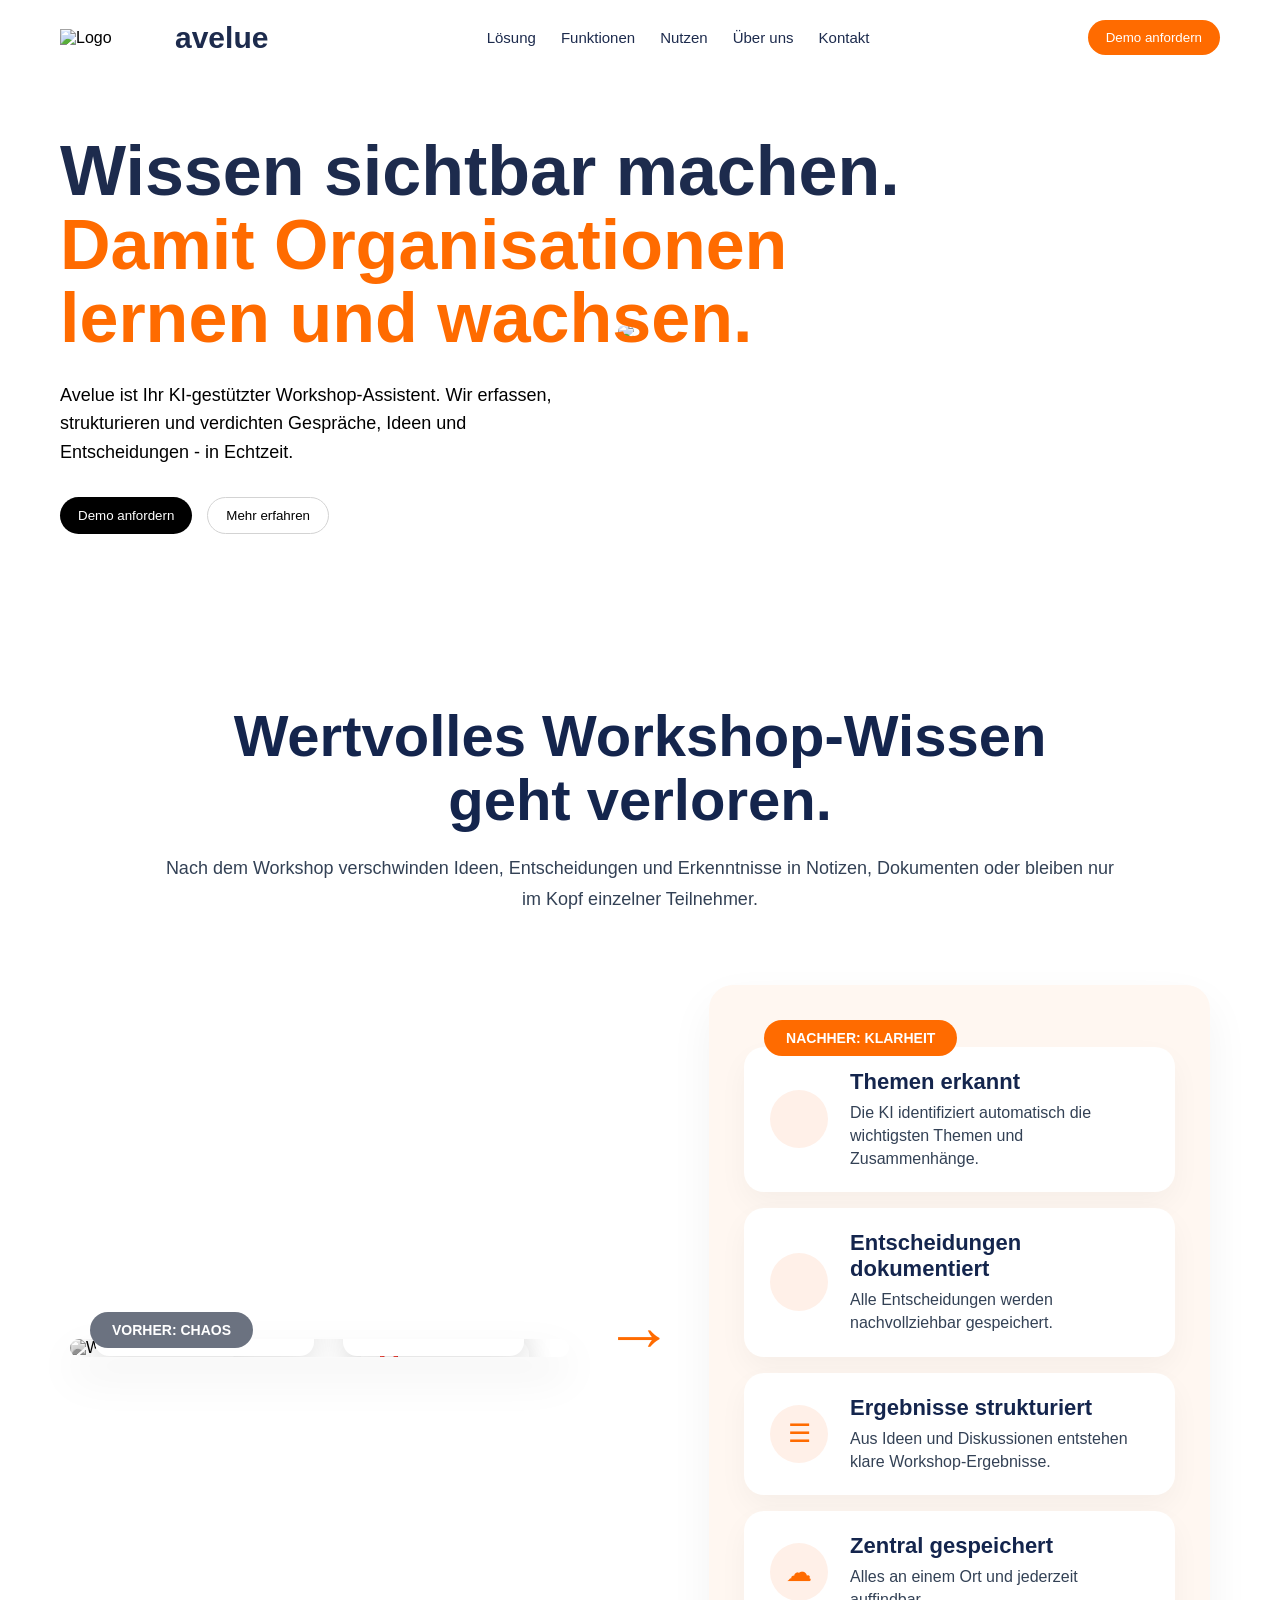
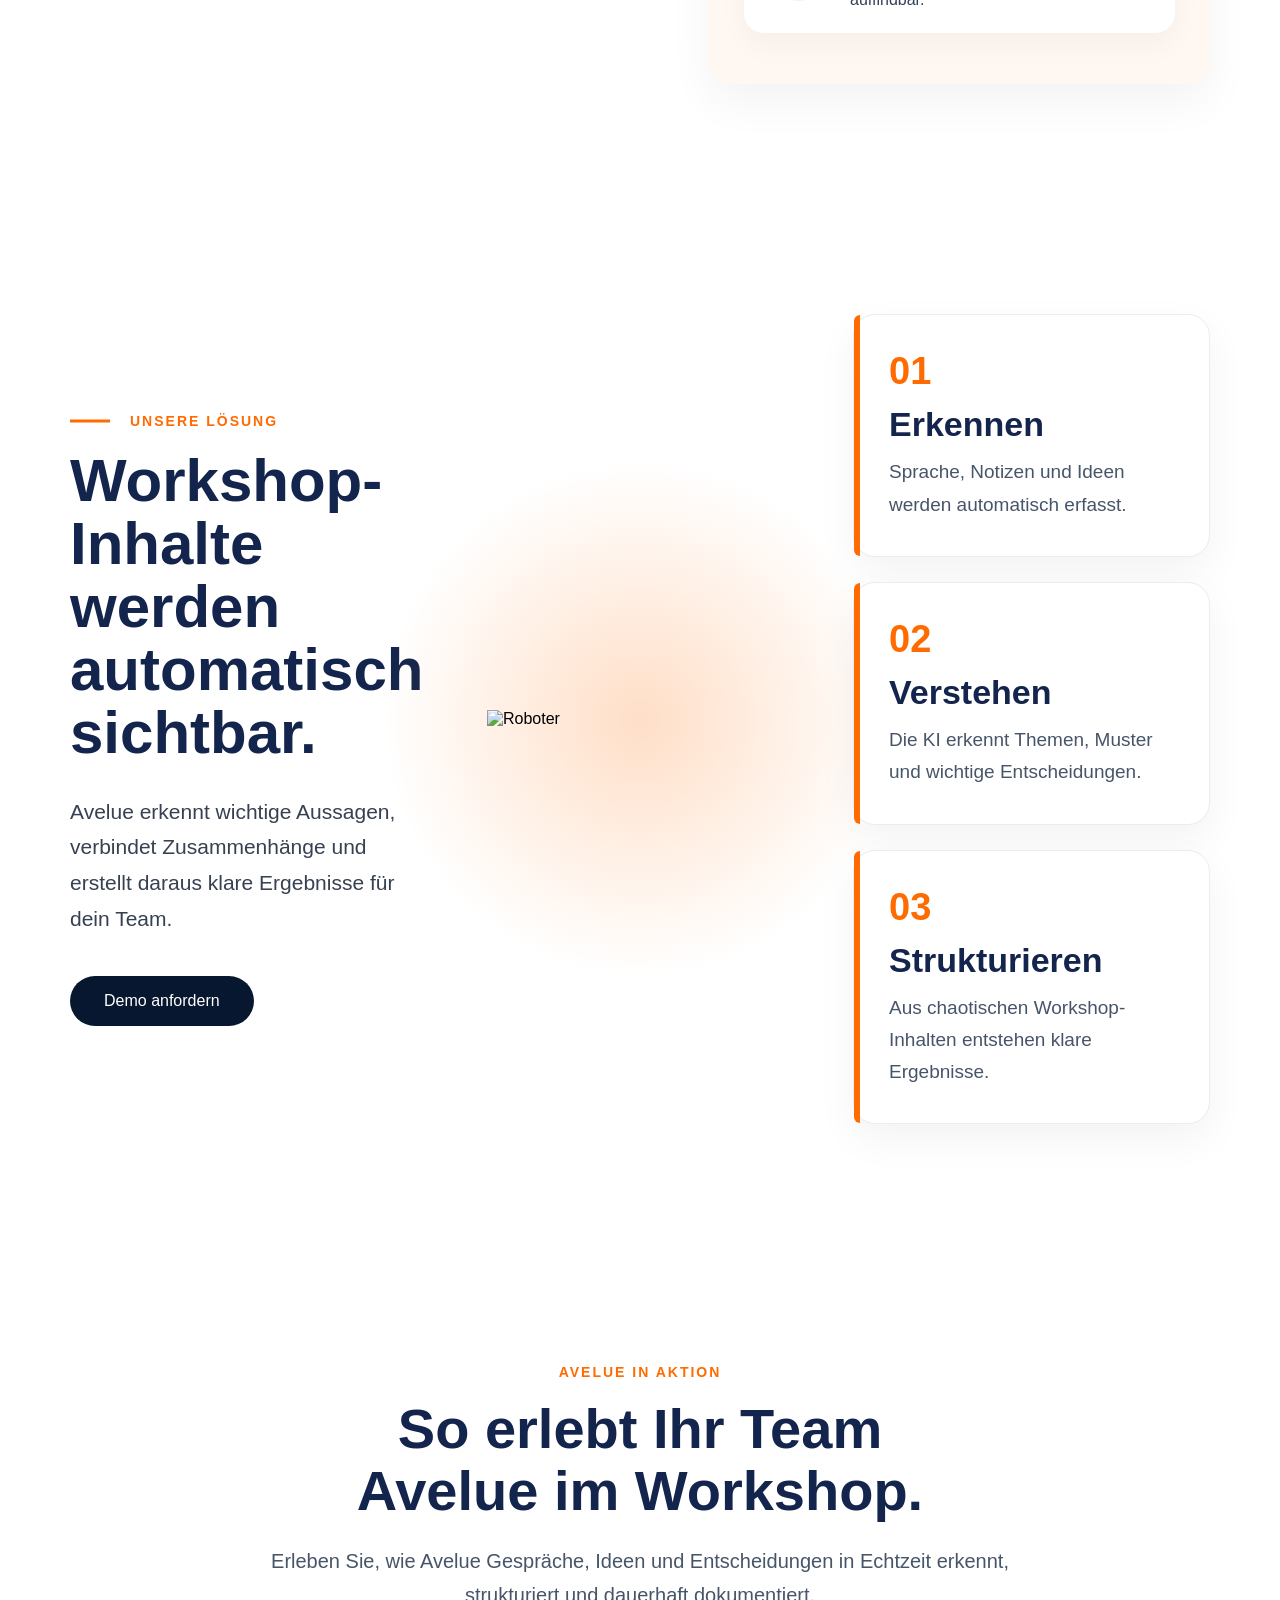
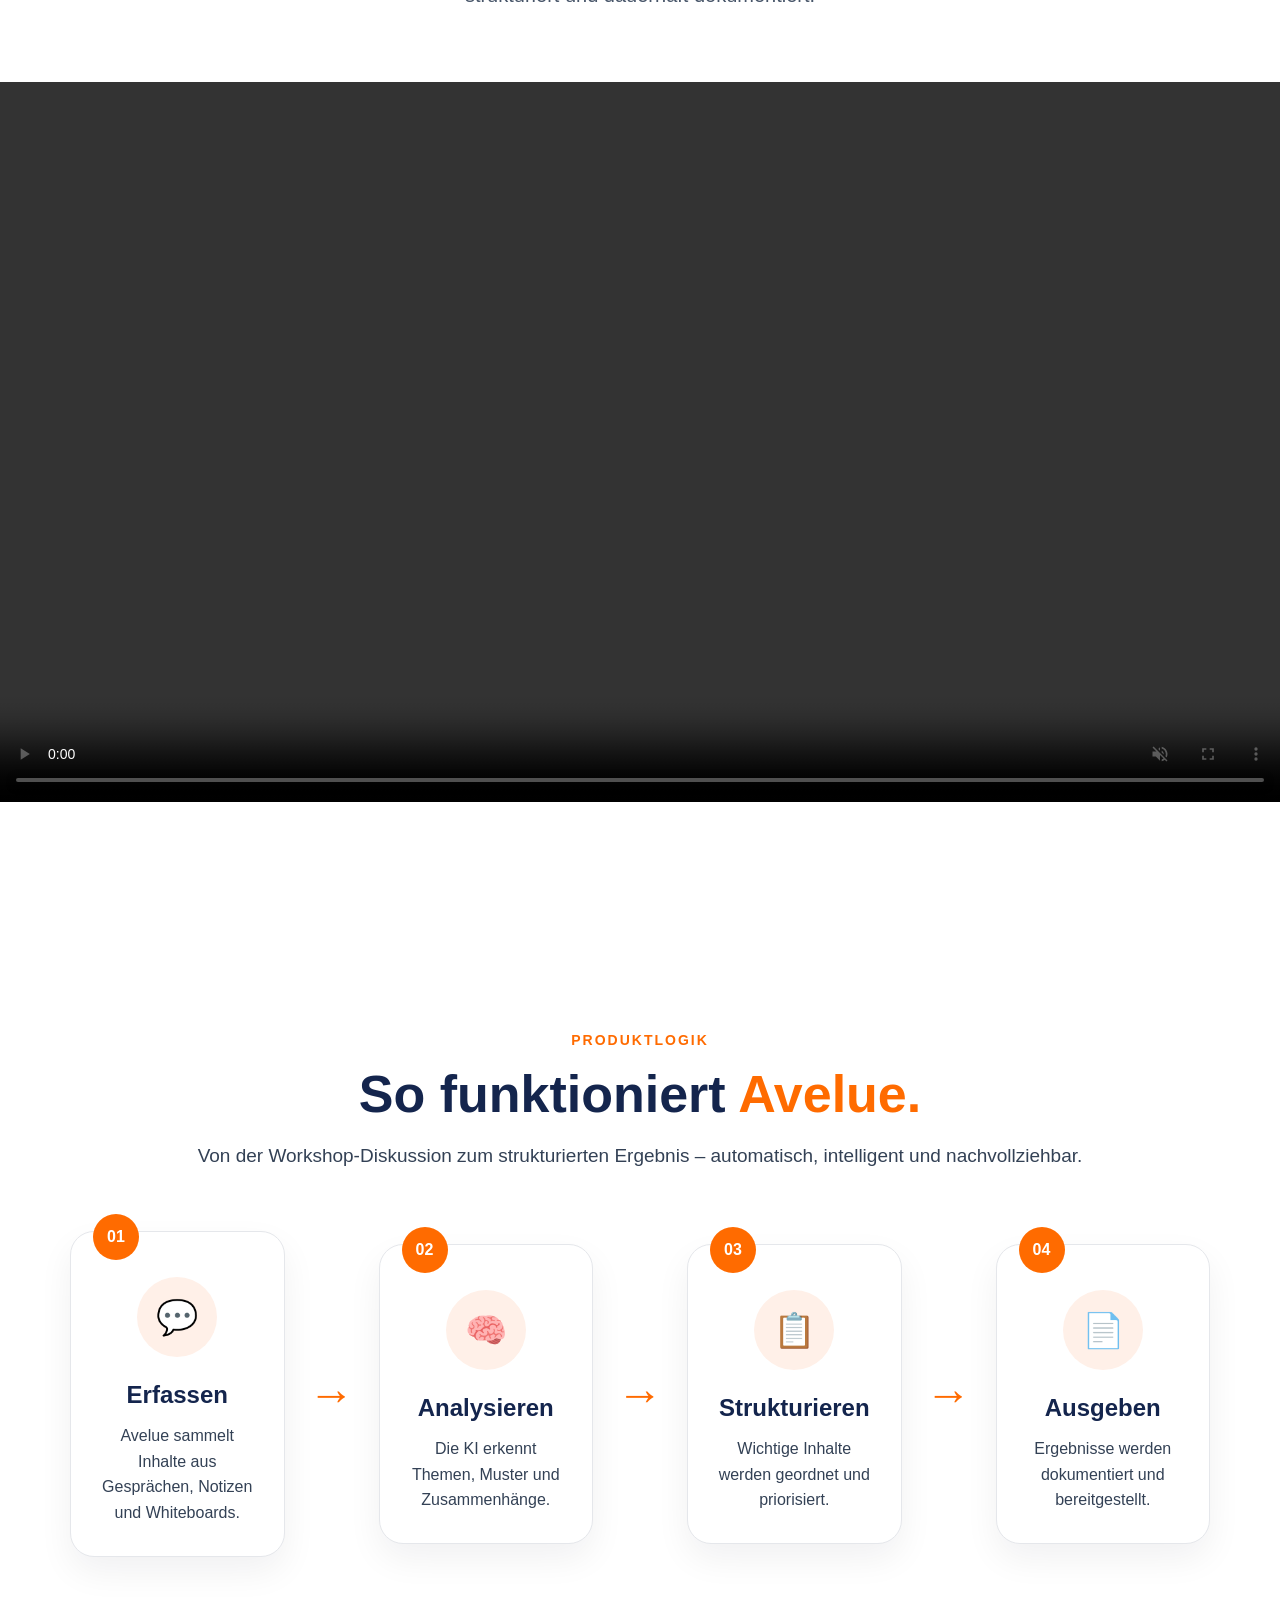
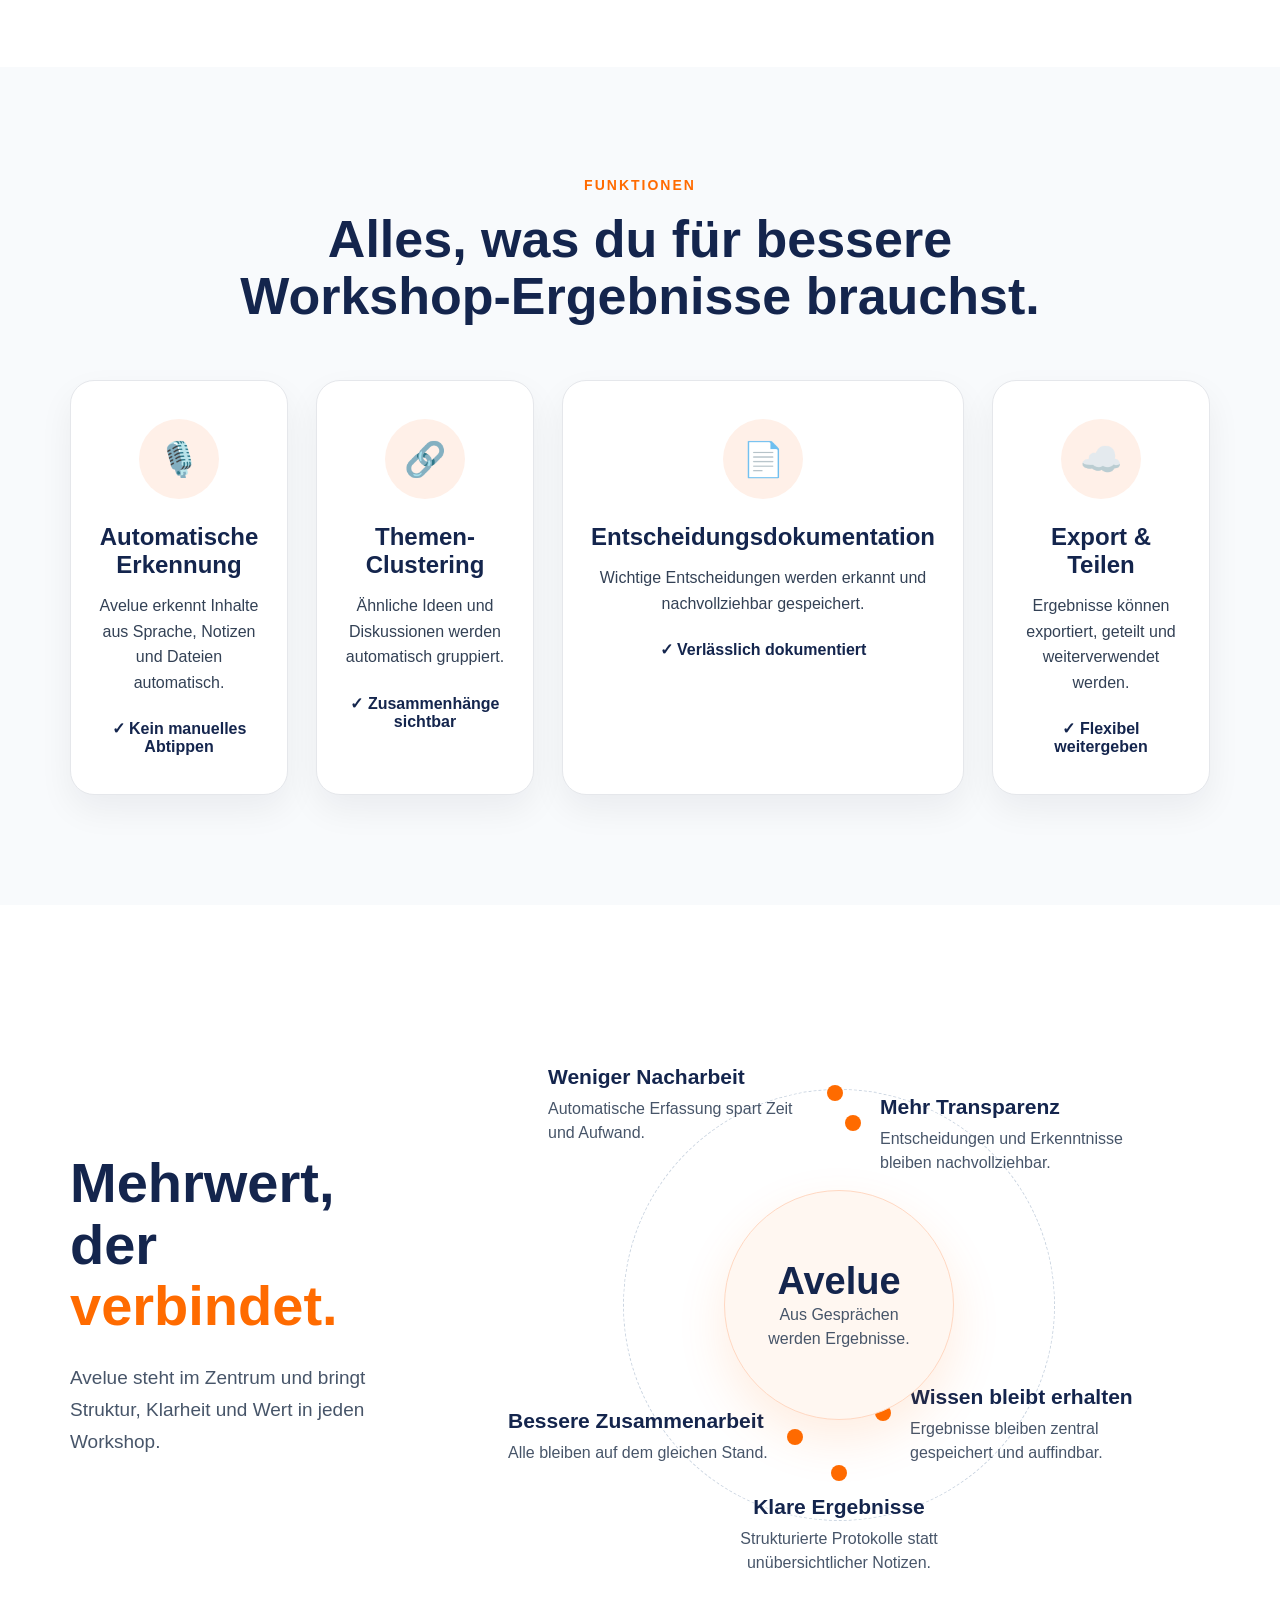
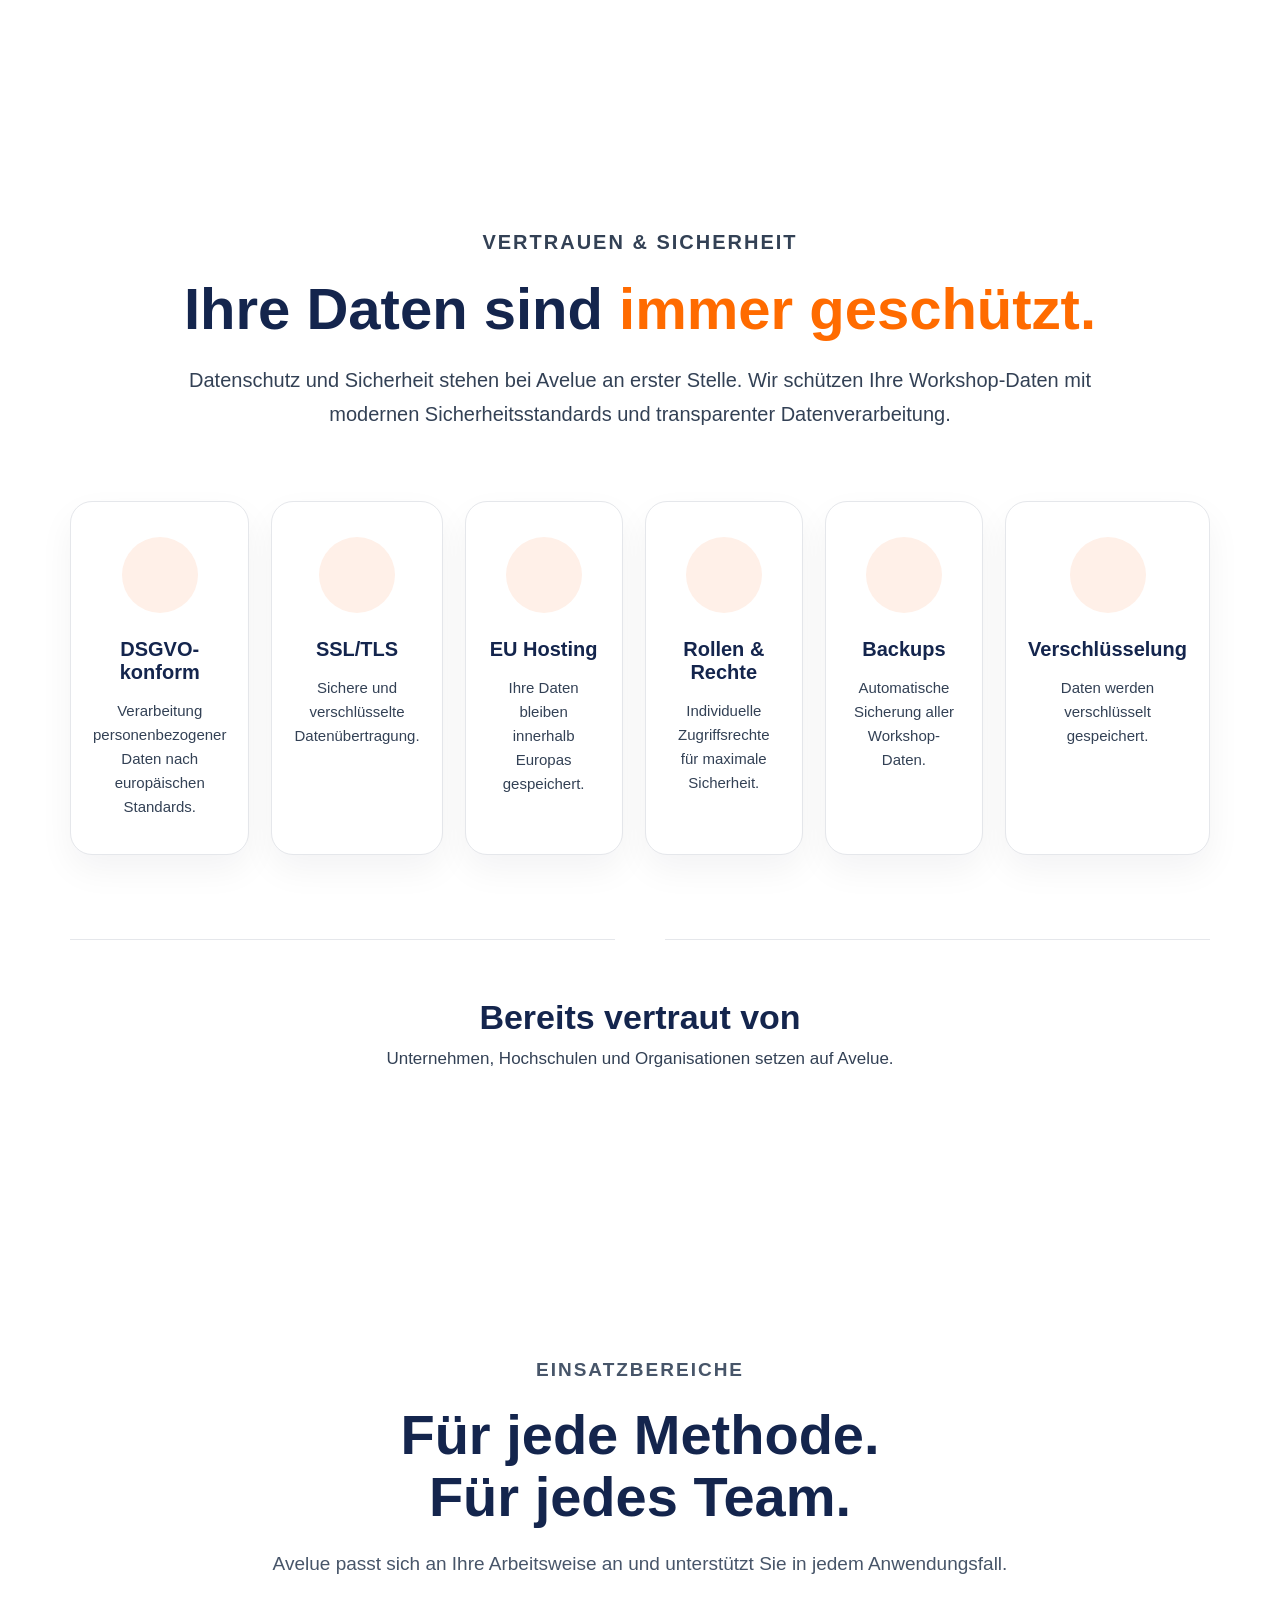
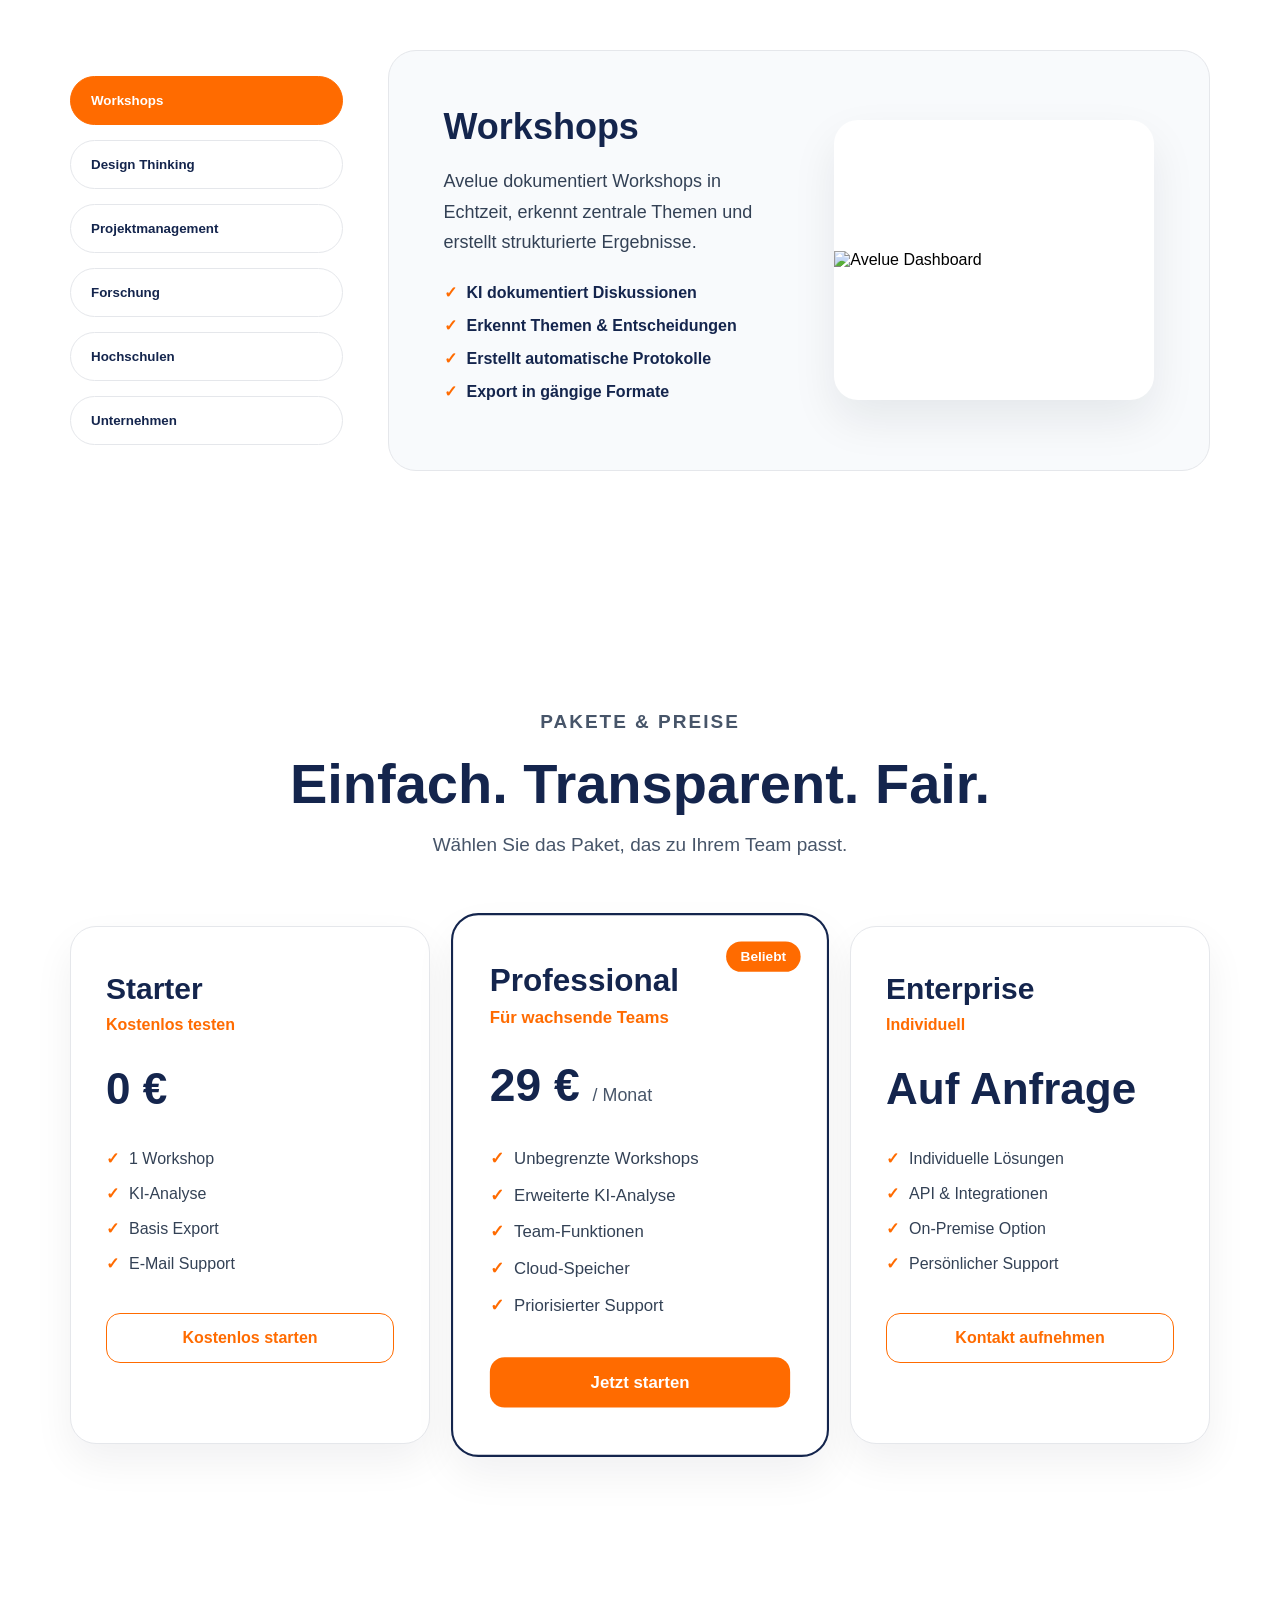
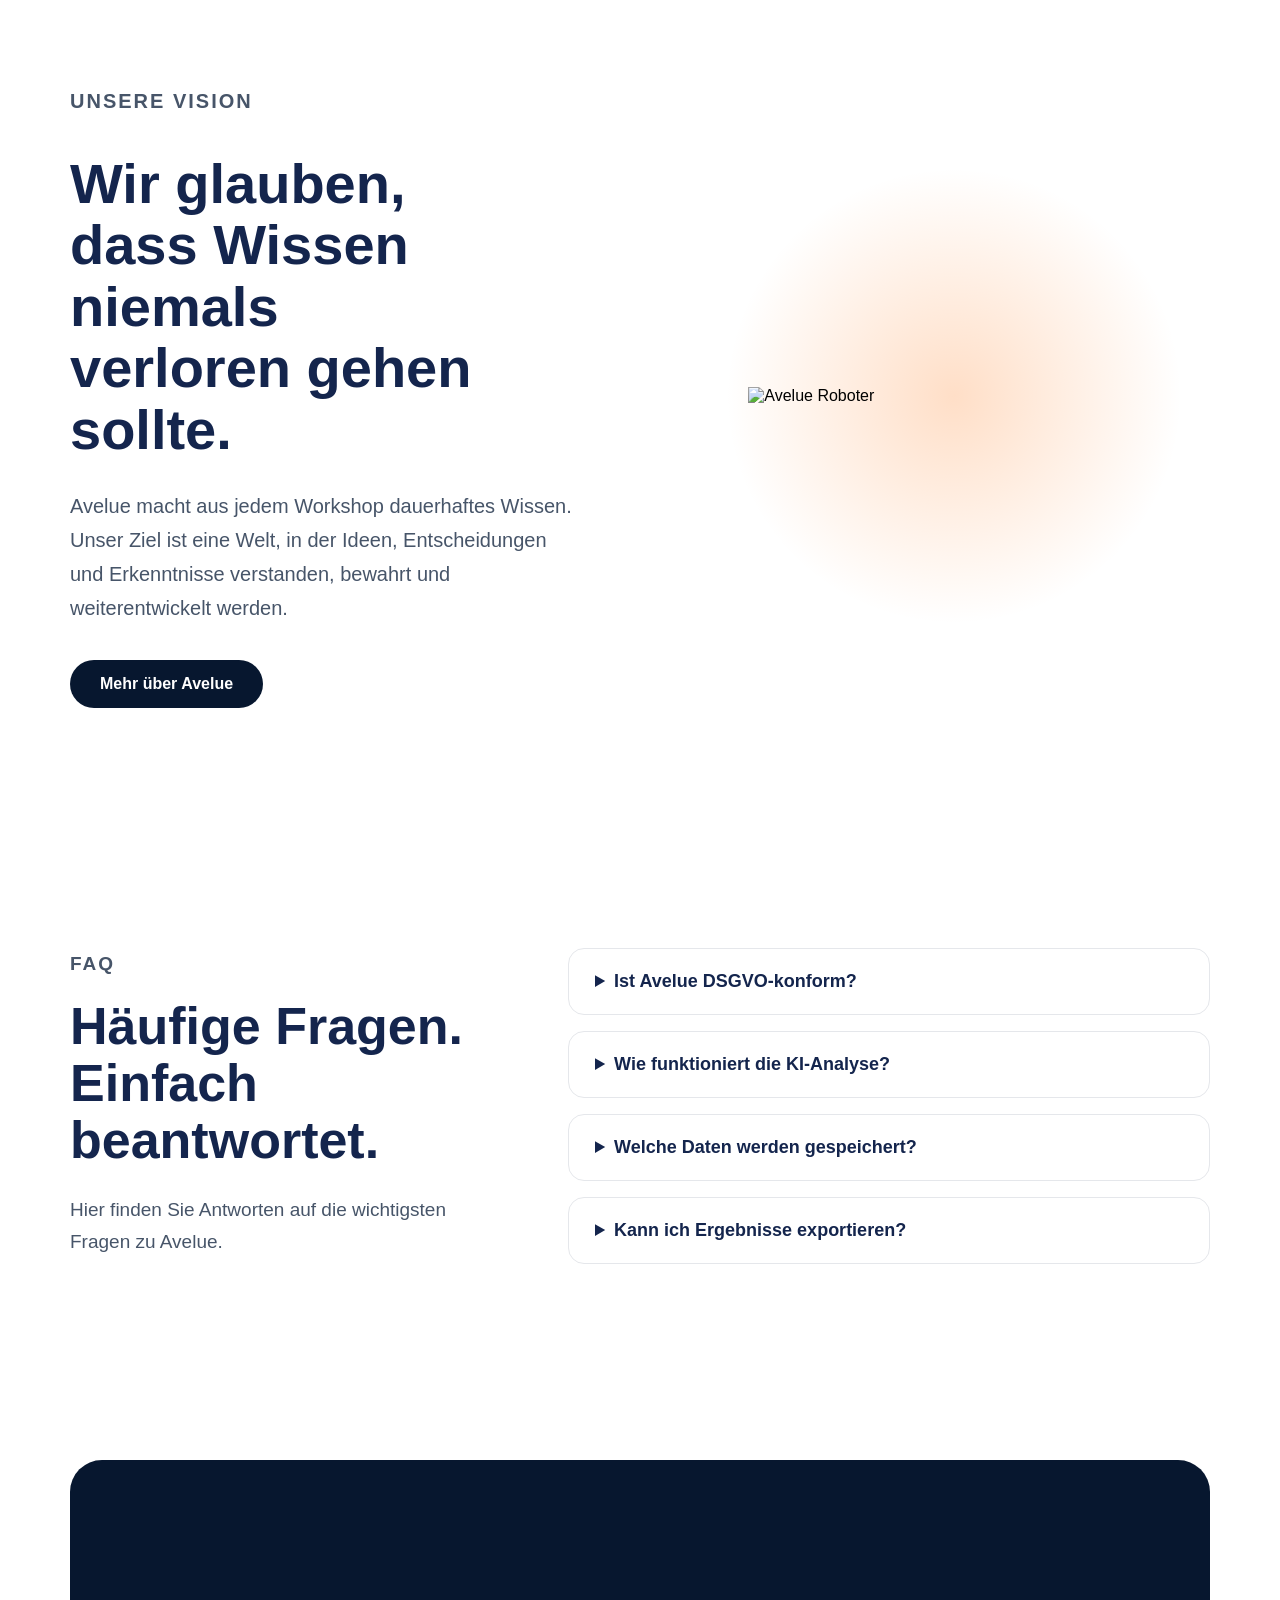
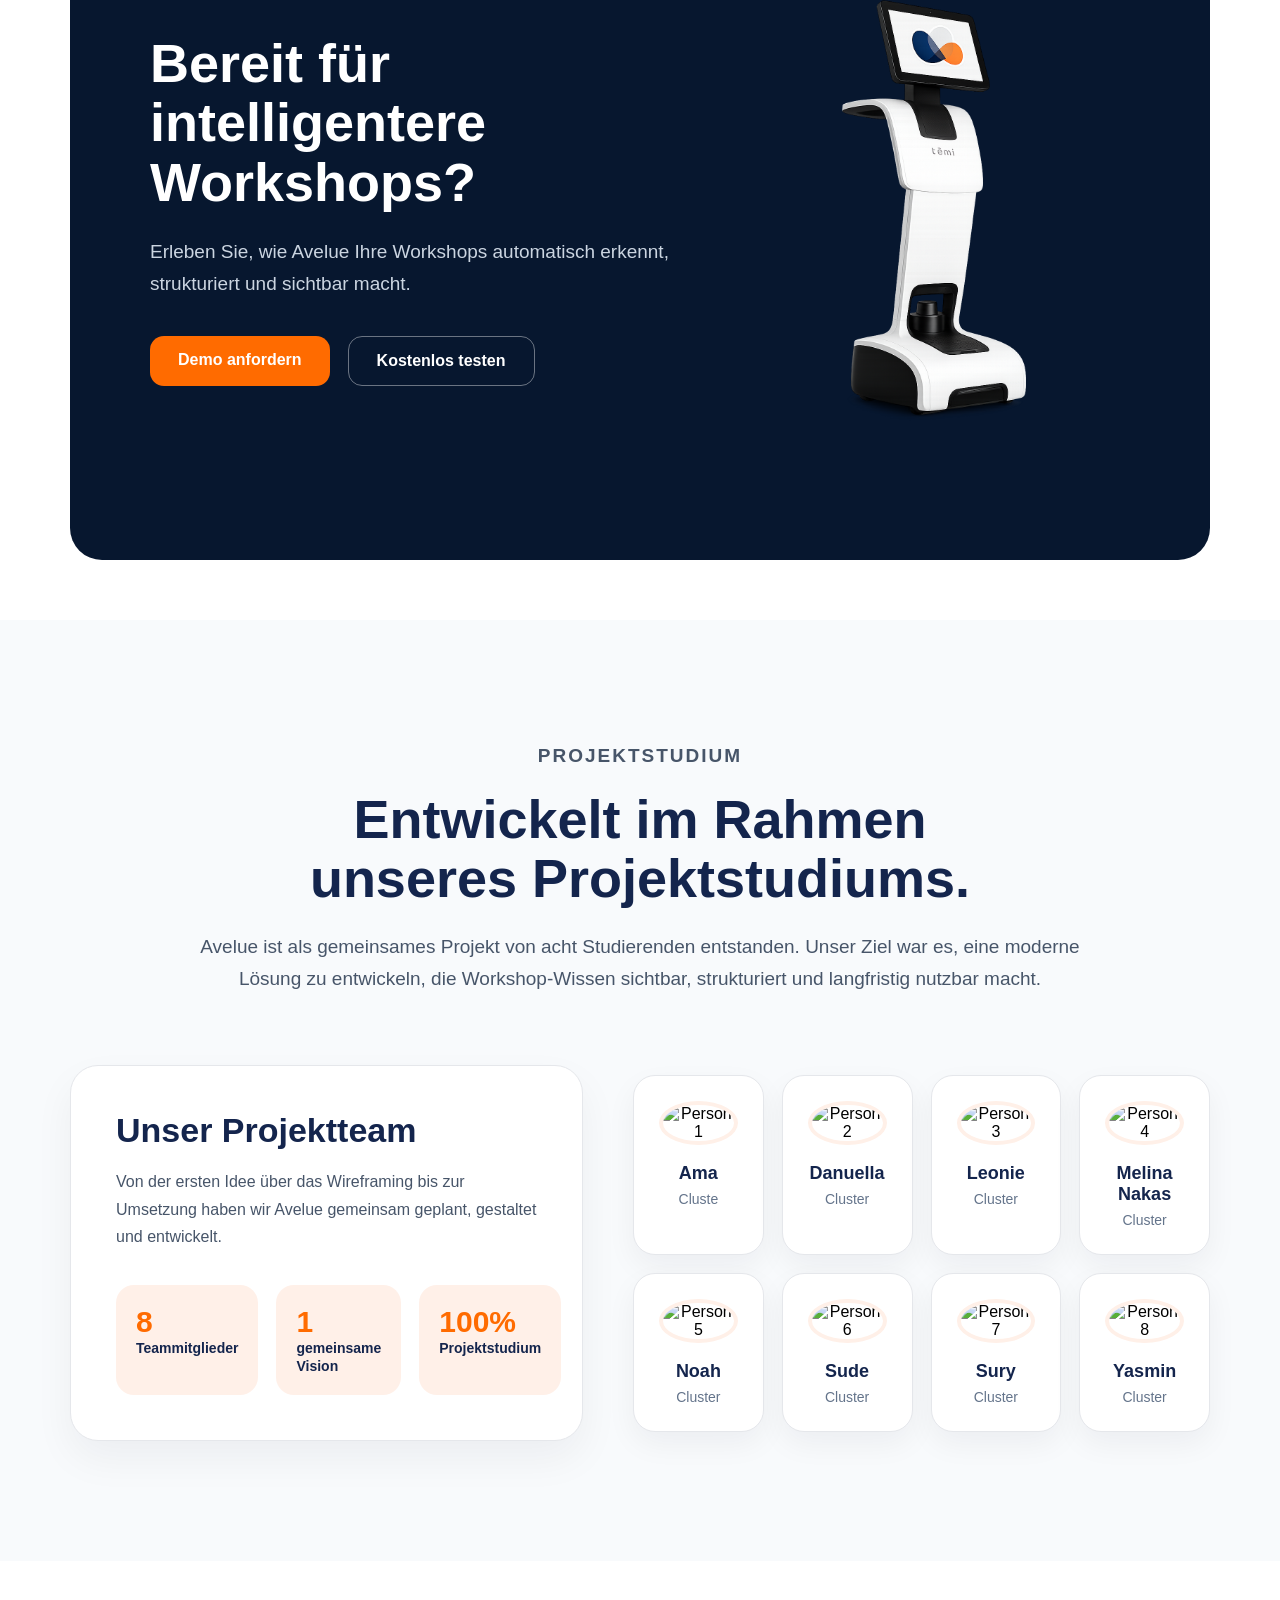
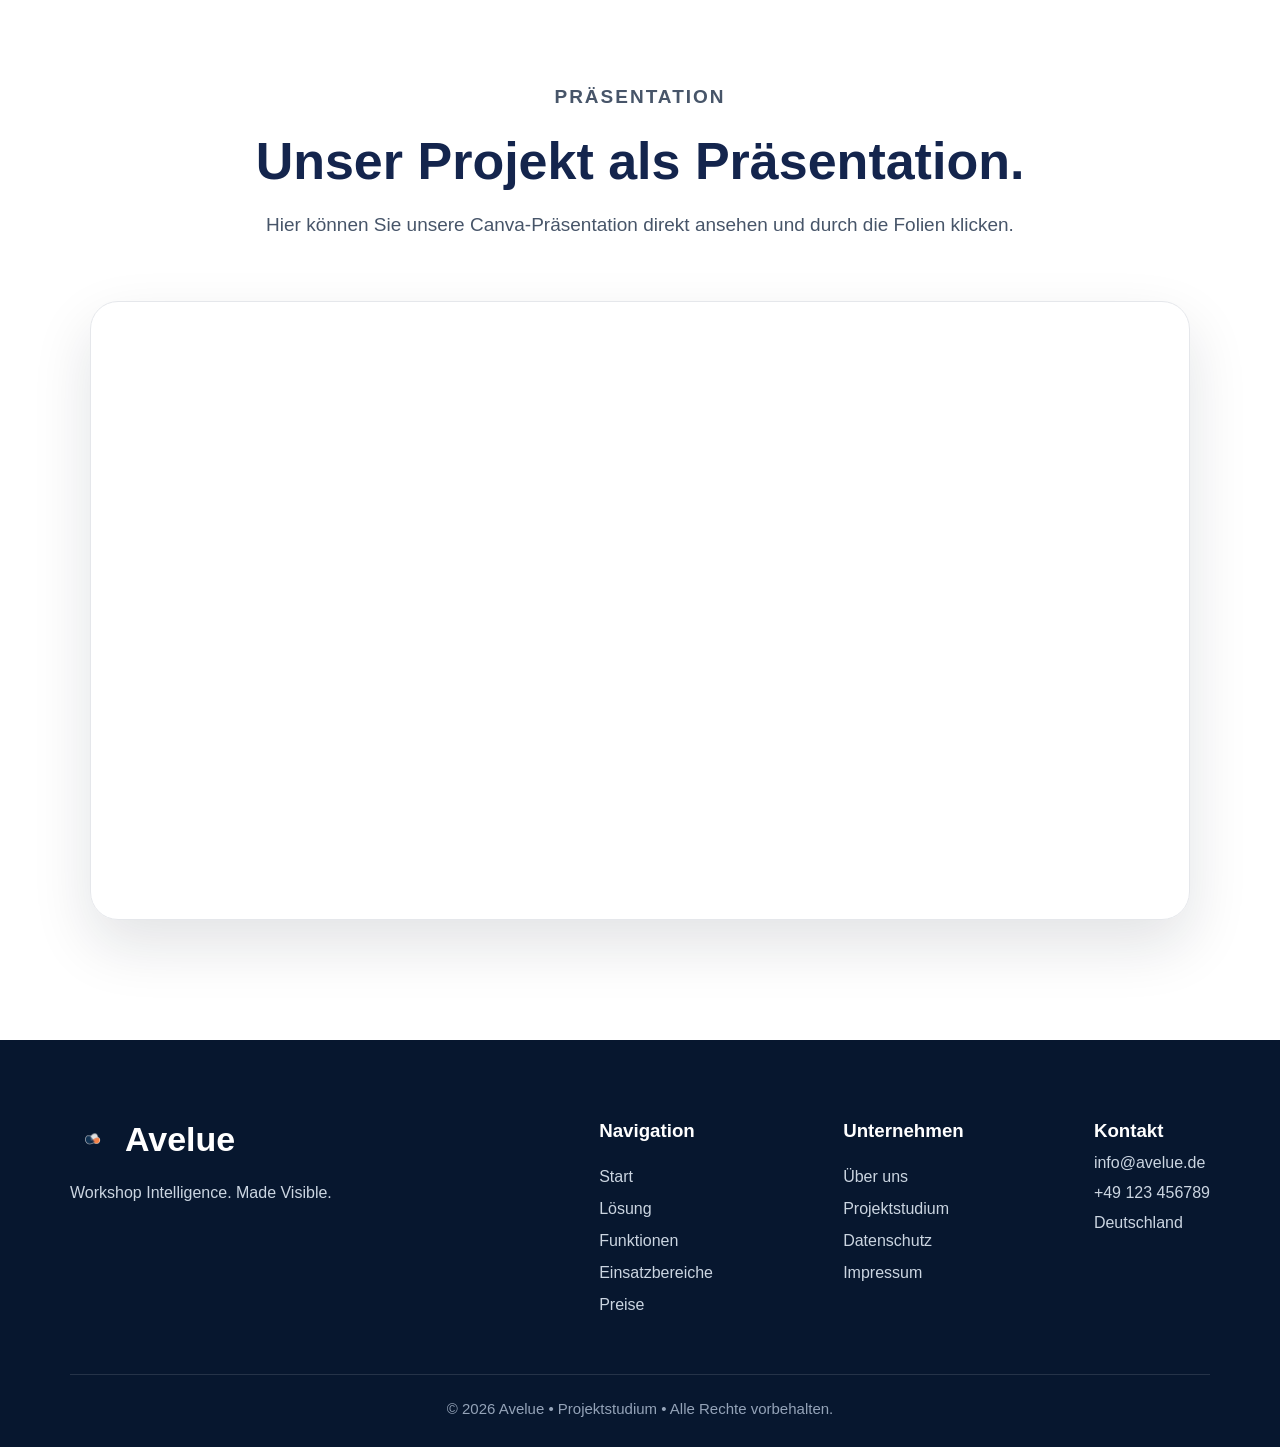
==== index-TEST.html @ e3b739a3 "Video-Sektion in HTML & CSS" ====
<!DOCTYPE html>
<html lang="de">
<head>
    <meta charset="UTF-8">
    <meta name="viewport" content="width=device-width, initial-scale=1.0">
    <title>Landingpage</title>

    <link rel="stylesheet" href="style-TEST.css">
</head>
<body>

<header>

    <div class="logo">
    <img src="Bilder/logo.png" alt="Logo">
    <h2>avelue</h2>
    </div>

    <nav>
        <a href="#">Lösung</a>
        <a href="#">Funktionen</a>
        <a href="#">Nutzen</a>
        <a href="#">Über uns</a>
        <a href="#">Kontakt</a>
    </nav>

    <button>Demo anfordern</button>
</header>

<section class="hero">

    <div class="hero-text">

        <h1> Wissen sichtbar machen.<br>
    <span>Damit Organisationen <br>lernen und wachsen.</span>
        </h1>


        <p>
            Avelue ist Ihr KI-gestützter Workshop-Assistent. Wir erfassen, strukturieren und verdichten Gespräche, Ideen und Entscheidungen - in Echtzeit.
        </p>

        <div class="hero-buttons">
            <button>Demo anfordern</button>
            <button>Mehr erfahren</button>
        </div>

    </div>

    <div class="hero-image">
        <img src="Bilder/workshop.png"Workshop">
    </div>

</section>


<section class="problem">

    <div class="problem-header">



        <h2>
            Wertvolles Workshop-Wissen
            <br>
            geht verloren.
        </h2>

        <p class="problem-text">
            Nach dem Workshop verschwinden Ideen, Entscheidungen und Erkenntnisse
            in Notizen, Dokumenten oder bleiben nur im Kopf einzelner Teilnehmer.
        </p>

    </div>

    <div class="problem-wrapper">

        <!-- Vorher -->

        <div class="problem-before">

            <div class="status before">
                VORHER: CHAOS
            </div>

            <div class="image-wrapper">

                <img src="Bilder/workshop-chaos.png" alt="Workshop">

                <div class="floating-card card1">
                    <span>❌</span>
                    <p>Informationen<br>überall verteilt</p>
                </div>

                <div class="floating-card card2">
                    <span>❌</span>
                    <p>Kein klarer<br>Überblick</p>
                </div>

                <div class="floating-card card3">
                    <span>❌</span>
                    <p>Entscheidungen<br>nicht nachvollziehbar</p>
                </div>

                <div class="floating-card card4">
                    <span>❌</span>
                    <p>Wissen geht<br>schnell verloren</p>
                </div>

            </div>

        </div>


        <!-- Pfeil -->

        <div class="problem-arrow">

            →

        </div>


        <!-- Nachher -->

        <div class="problem-after">

            <div class="status after">
                NACHHER: KLARHEIT
            </div>

            <div class="solution-card">

                <div class="icon">
                    
                </div>

                <div>

                    <h3>Themen erkannt</h3>

                    <p>
                        Die KI identifiziert automatisch
                        die wichtigsten Themen
                        und Zusammenhänge.
                    </p>

                </div>

            </div>

            <div class="solution-card">

                <div class="icon">
                    
                </div>

                <div>

                    <h3>Entscheidungen dokumentiert</h3>

                    <p>
                        Alle Entscheidungen werden
                        nachvollziehbar gespeichert.
                    </p>

                </div>

            </div>

            <div class="solution-card">

                <div class="icon">
                    ☰
                </div>

                <div>

                    <h3>Ergebnisse strukturiert</h3>

                    <p>
                        Aus Ideen und Diskussionen entstehen
                        klare Workshop-Ergebnisse.
                    </p>

                </div>

            </div>

            <div class="solution-card">

                <div class="icon">
                    ☁
                </div>

                <div>

                    <h3>Zentral gespeichert</h3>

                    <p>
                        Alles an einem Ort und
                        jederzeit auffindbar.
                    </p>

                </div>

            </div>

        </div>

    </div>

</section>

<section class="solution">

    <div class="solution-left">

        <p class="solution-tag">UNSERE LÖSUNG</p>

        <h2>
            Workshop-Inhalte<br>
            werden automatisch<br>
            sichtbar.
        </h2>

        <p class="solution-text">
            Avelue erkennt wichtige Aussagen,
            verbindet Zusammenhänge und
            erstellt daraus klare Ergebnisse
            für dein Team.
        </p>

        <a href="#" class="solution-btn">
            Demo anfordern
        </a>

    </div>

    <div class="solution-center">

        <div class="background-circle"></div>

        <img src="Bilder/roboter.png" alt="Roboter">

    </div>

    <div class="solution-right">

        <div class="feature-card">
            <span>01</span>
            <h3>Erkennen</h3>
            <p>Sprache, Notizen und Ideen werden automatisch erfasst.</p>
        </div>

        <div class="feature-card">
            <span>02</span>
            <h3>Verstehen</h3>
            <p>Die KI erkennt Themen, Muster und wichtige Entscheidungen.</p>
        </div>

        <div class="feature-card">
            <span>03</span>
            <h3>Strukturieren</h3>
            <p>Aus chaotischen Workshop-Inhalten entstehen klare Ergebnisse.</p>
        </div>

    </div>

</section>


<section class="video-showcase">

    <div class="video-header">

        <p class="section-tag">
            AVELUE IN AKTION
        </p>

        <h2>
            So erlebt Ihr Team<br>
            Avelue im Workshop.
        </h2>

        <p>
            Erleben Sie, wie Avelue Gespräche, Ideen und Entscheidungen
            in Echtzeit erkennt, strukturiert und dauerhaft dokumentiert.
        </p>

    </div>

    <div class="video-container">

        <video
            autoplay
            muted
            controls 
            loop
            playsinline
            preload="auto">

            <source src="videos/WhatsApp Video 2026-05-20 at 14.56.00.mp4" type="video/mp4">

        </video>

    </div>

</section>



<section class="product-logic">
    <p class="section-tag">PRODUKTLOGIK</p>

    <h2>So funktioniert <span>Avelue.</span></h2>

    <p class="section-text">
        Von der Workshop-Diskussion zum strukturierten Ergebnis –
        automatisch, intelligent und nachvollziehbar.
    </p>

    <div class="steps">
        <div class="step-card">
            <span class="number">01</span>
            <div class="step-icon">💬</div>
            <h3>Erfassen</h3>
            <p>Avelue sammelt Inhalte aus Gesprächen, Notizen und Whiteboards.</p>
        </div>

        <div class="step-arrow">→</div>

        <div class="step-card">
            <span class="number">02</span>
            <div class="step-icon">🧠</div>
            <h3>Analysieren</h3>
            <p>Die KI erkennt Themen, Muster und Zusammenhänge.</p>
        </div>

        <div class="step-arrow">→</div>

        <div class="step-card">
            <span class="number">03</span>
            <div class="step-icon">📋</div>
            <h3>Strukturieren</h3>
            <p>Wichtige Inhalte werden geordnet und priorisiert.</p>
        </div>

        <div class="step-arrow">→</div>

        <div class="step-card">
            <span class="number">04</span>
            <div class="step-icon">📄</div>
            <h3>Ausgeben</h3>
            <p>Ergebnisse werden dokumentiert und bereitgestellt.</p>
        </div>
    </div>
</section>


<section class="features-section">
    <p class="section-tag">FUNKTIONEN</p>

    <h2>Alles, was du für bessere<br>Workshop-Ergebnisse brauchst.</h2>

    <div class="feature-grid">
        <div class="feature-box">
            <div class="feature-icon">🎙️</div>
            <h3>Automatische Erkennung</h3>
            <p>Avelue erkennt Inhalte aus Sprache, Notizen und Dateien automatisch.</p>
            <span>✓ Kein manuelles Abtippen</span>
        </div>

        <div class="feature-box">
            <div class="feature-icon">🔗</div>
            <h3>Themen-Clustering</h3>
            <p>Ähnliche Ideen und Diskussionen werden automatisch gruppiert.</p>
            <span>✓ Zusammenhänge sichtbar</span>
        </div>

        <div class="feature-box">
            <div class="feature-icon">📄</div>
            <h3>Entscheidungsdokumentation</h3>
            <p>Wichtige Entscheidungen werden erkannt und nachvollziehbar gespeichert.</p>
            <span>✓ Verlässlich dokumentiert</span>
        </div>

        <div class="feature-box">
            <div class="feature-icon">☁️</div>
            <h3>Export & Teilen</h3>
            <p>Ergebnisse können exportiert, geteilt und weiterverwendet werden.</p>
            <span>✓ Flexibel weitergeben</span>
        </div>
    </div>
</section>
<section class="value-hub">

    <div class="value-intro">
        

        <h2>
            Mehrwert,<br>
            der <span>verbindet.</span>
        </h2>

        <p>
            Avelue steht im Zentrum und bringt Struktur,
            Klarheit und Wert in jeden Workshop.
        </p>
    </div>

    <div class="value-circle">

        <div class="center-circle">
            <h3>Avelue</h3>
            <p>Aus Gesprächen werden Ergebnisse.</p>
        </div>

        <div class="value-item item-1">
            <h4>Weniger Nacharbeit</h4>
            <p>Automatische Erfassung spart Zeit und Aufwand.</p>
        </div>

        <div class="value-item item-2">
            <h4>Mehr Transparenz</h4>
            <p>Entscheidungen und Erkenntnisse bleiben nachvollziehbar.</p>
        </div>

        <div class="value-item item-3">
            <h4>Bessere Zusammenarbeit</h4>
            <p>Alle bleiben auf dem gleichen Stand.</p>
        </div>

        <div class="value-item item-4">
            <h4>Wissen bleibt erhalten</h4>
            <p>Ergebnisse bleiben zentral gespeichert und auffindbar.</p>
        </div>

        <div class="value-item item-5">
            <h4>Klare Ergebnisse</h4>
            <p>Strukturierte Protokolle statt unübersichtlicher Notizen.</p>
        </div>

    </div>

</section>

<section class="trust">

    <div class="trust-header">

        <p class="section-tag">
            VERTRAUEN & SICHERHEIT
        </p>

        <h2>
            Ihre Daten sind <span>immer geschützt.</span>
        </h2>

        <p>
            Datenschutz und Sicherheit stehen bei Avelue an erster Stelle.
            Wir schützen Ihre Workshop-Daten mit modernen Sicherheitsstandards
            und transparenter Datenverarbeitung.
        </p>

    </div>


    <!-- Sicherheitskarten -->

    <div class="security-grid">

        <div class="security-card">

            <div class="security-icon">
                 <!-- Icon Einfügen-->
            </div>

            <h3>DSGVO-konform</h3>

            <p>
                Verarbeitung personenbezogener Daten nach europäischen Standards.
            </p>

        </div>


        <div class="security-card">

            <div class="security-icon">
                 <!-- Icon Einfügen -->
            </div>

            <h3>SSL/TLS</h3>

            <p>
                Sichere und verschlüsselte Datenübertragung.
            </p>

        </div>


        <div class="security-card">

            <div class="security-icon">
                 <!-- Icon Einfügen -->
            </div>

            <h3>EU Hosting</h3>

            <p>
                Ihre Daten bleiben innerhalb Europas gespeichert.
            </p>

        </div>


        <div class="security-card">

            <div class="security-icon">
                 <!-- Icon Einfügen-->
            </div>

            <h3>Rollen & Rechte</h3>

            <p>
                Individuelle Zugriffsrechte für maximale Sicherheit.
            </p>

        </div>


        <div class="security-card">

            <div class="security-icon">
                 <!-- Icon Einfügen -->
            </div>

            <h3>Backups</h3>

            <p>
                Automatische Sicherung aller Workshop-Daten.
            </p>

        </div>


        <div class="security-card">

            <div class="security-icon">
                 <!-- Icon Einfügen -->
            </div>

            <h3>Verschlüsselung</h3>

            <p>
                Daten werden verschlüsselt gespeichert.
            </p>

        </div>

    </div>



    <!-- Trenner -->

    <div class="trust-divider">

        <span> <!-- Icon Einfügen--></span>

    </div>



    <!-- Kundenlogos -->

    <div class="trusted">

        <h3>Bereits vertraut von</h3>

        <p>
            Unternehmen, Hochschulen und Organisationen setzen auf Avelue.
        </p>


        <div class="logo-wall">

            <img src="Bilder/Logo1.png" alt="">
            <img src= "Bilder/Logo2.png" alt="">
            <img src= "Bilder/Logo3.png" alt="">
            <img src="Bilder/Logo1.png" alt="">
            <img src="Bilder/Logo2.png" alt="">
            <img src="Bilder/Logo3.png" alt="">

        
        </div>

    </div>

</section>
<section class="usecases">
    <div class="usecases-header">
        <p class="section-tag">EINSATZBEREICHE</p>
        <h2>Für jede Methode.<br>Für jedes Team.</h2>
        <p>Avelue passt sich an Ihre Arbeitsweise an und unterstützt Sie in jedem Anwendungsfall.</p>
    </div>

    <div class="usecases-content">
        <div class="usecase-tabs">
            <button class="usecase-btn active" onclick="showUsecase('workshops')">Workshops</button>
            <button class="usecase-btn" onclick="showUsecase('design')">Design Thinking</button>
            <button class="usecase-btn" onclick="showUsecase('projekt')">Projektmanagement</button>
            <button class="usecase-btn" onclick="showUsecase('forschung')">Forschung</button>
            <button class="usecase-btn" onclick="showUsecase('hochschule')">Hochschulen</button>
            <button class="usecase-btn" onclick="showUsecase('unternehmen')">Unternehmen</button>
        </div>

        <div class="usecase-box">
            <div id="usecase-text">
                <h3>Workshops</h3>
                <p>Avelue dokumentiert Workshops in Echtzeit, erkennt zentrale Themen und erstellt strukturierte Ergebnisse.</p>

                <ul>
                    <li>KI dokumentiert Diskussionen</li>
                    <li>Erkennt Themen & Entscheidungen</li>
                    <li>Erstellt automatische Protokolle</li>
                    <li>Export in gängige Formate</li>
                </ul>
            </div>

           <div class="usecase-visual">

    <img src="Bilder/LaptopBild.png" alt="Avelue Dashboard">

    </div>

</div>
        </div>
    </div>
</section>

<script>
function showUsecase(type) {
    const buttons = document.querySelectorAll(".usecase-btn");
    buttons.forEach(btn => btn.classList.remove("active"));

    event.target.classList.add("active");

    const content = {
        workshops: {
            title: "Workshops",
            text: "Avelue dokumentiert Workshops in Echtzeit, erkennt zentrale Themen und erstellt strukturierte Ergebnisse.",
            points: [
                "KI dokumentiert Diskussionen",
                "Erkennt Themen & Entscheidungen",
                "Erstellt automatische Protokolle",
                "Export in gängige Formate"
            ]
        },
        design: {
            title: "Design Thinking",
            text: "Ideen, Nutzerfeedback und Lösungsansätze werden automatisch gesammelt, geordnet und weiterentwickelt.",
            points: [
                "Clustert Ideen automatisch",
                "Erkennt Nutzerbedürfnisse",
                "Dokumentiert Entscheidungen",
                "Macht Ergebnisse sichtbar"
            ]
        },
        projekt: {
            title: "Projektmanagement",
            text: "Avelue hilft Teams, Meetings, Entscheidungen und nächste Schritte klar zu dokumentieren.",
            points: [
                "Hält Aufgaben fest",
                "Dokumentiert Verantwortlichkeiten",
                "Erkennt offene Punkte",
                "Verbessert Nachverfolgung"
            ]
        },
        forschung: {
            title: "Forschung",
            text: "Diskussionen, Interviews und Erkenntnisse werden strukturiert festgehalten und analysierbar gemacht.",
            points: [
                "Sammelt qualitative Erkenntnisse",
                "Erkennt Muster in Aussagen",
                "Strukturiert Forschungsnotizen",
                "Unterstützt Auswertungen"
            ]
        },
        hochschule: {
            title: "Hochschulen",
            text: "Studierende und Lehrende können Projektarbeiten, Seminare und Gruppenprozesse besser dokumentieren.",
            points: [
                "Dokumentiert Gruppenarbeiten",
                "Unterstützt Projektstudien",
                "Macht Ergebnisse nachvollziehbar",
                "Fördert Zusammenarbeit"
            ]
        },
        unternehmen: {
            title: "Unternehmen",
            text: "Avelue unterstützt Teams dabei, Wissen langfristig zu sichern und Entscheidungen transparent zu machen.",
            points: [
                "Sichert internes Wissen",
                "Reduziert Nacharbeit",
                "Schafft Transparenz",
                "Verbessert Teamkommunikation"
            ]
        }
    };

    const selected = content[type];

    document.getElementById("usecase-text").innerHTML = `
        <h3>${selected.title}</h3>
        <p>${selected.text}</p>
        <ul>
            ${selected.points.map(point => `<li>${point}</li>`).join("")}
        </ul>
    `;
}


</script>

<section class="pricing">
    <div class="pricing-header">
        <p class="section-tag">PAKETE & PREISE</p>

        <h2>Einfach. Transparent. Fair.</h2>

        <p>
            Wählen Sie das Paket, das zu Ihrem Team passt.
        </p>
    </div>

    <div class="pricing-cards">

        <div class="price-card">
            <h3>Starter</h3>
            <p class="price-subtitle">Kostenlos testen</p>

            <div class="price">0 €</div>

            <ul>
                <li>1 Workshop</li>
                <li>KI-Analyse</li>
                <li>Basis Export</li>
                <li>E-Mail Support</li>
            </ul>

            <a href="#" class="price-btn secondary">Kostenlos starten</a>
        </div>

        <div class="price-card highlight">
            <div class="badge">Beliebt</div>

            <h3>Professional</h3>
            <p class="price-subtitle">Für wachsende Teams</p>

            <div class="price">29 € <span>/ Monat</span></div>

            <ul>
                <li>Unbegrenzte Workshops</li>
                <li>Erweiterte KI-Analyse</li>
                <li>Team-Funktionen</li>
                <li>Cloud-Speicher</li>
                <li>Priorisierter Support</li>
            </ul>

            <a href="#" class="price-btn">Jetzt starten</a>
        </div>

        <div class="price-card">
            <h3>Enterprise</h3>
            <p class="price-subtitle">Individuell</p>

            <div class="price">Auf Anfrage</div>

            <ul>
                <li>Individuelle Lösungen</li>
                <li>API & Integrationen</li>
                <li>On-Premise Option</li>
                <li>Persönlicher Support</li>
            </ul>

            <a href="#" class="price-btn secondary">Kontakt aufnehmen</a>
        </div>

    </div>
</section>

<section class="vision">

    <div class="vision-text">
        <p class="section-tag">UNSERE VISION</p>

        <h2>
            Wir glauben,<br>
            dass Wissen niemals<br>
            verloren gehen sollte.
        </h2>

        <p>
            Avelue macht aus jedem Workshop dauerhaftes Wissen.
            Unser Ziel ist eine Welt, in der Ideen, Entscheidungen
            und Erkenntnisse verstanden, bewahrt und weiterentwickelt werden.
        </p>

        <a href="#" class="vision-btn">Mehr über Avelue</a>
    </div>

    <div class="vision-visual">
        <div class="vision-circle"></div>
        <img src="Bilder/roboter.png" alt="Avelue Roboter">
    </div>

</section>

<section class="faq">
    <div class="faq-left">
        <p class="section-tag">FAQ</p>

        <h2>
            Häufige Fragen.<br>
            Einfach beantwortet.
        </h2>

        <p>
            Hier finden Sie Antworten auf die wichtigsten Fragen zu Avelue.
        </p>
    </div>

    <div class="faq-right">
        <details>
            <summary>Ist Avelue DSGVO-konform?</summary>
            <p>Ja, Avelue wird mit Fokus auf Datenschutz und sichere Verarbeitung entwickelt.</p>
        </details>

        <details>
            <summary>Wie funktioniert die KI-Analyse?</summary>
            <p>Avelue erkennt Themen, Entscheidungen und Zusammenhänge aus Workshop-Inhalten.</p>
        </details>

        <details>
            <summary>Welche Daten werden gespeichert?</summary>
            <p>Gespeichert werden nur relevante Workshop-Inhalte und Ergebnisse.</p>
        </details>

        <details>
            <summary>Kann ich Ergebnisse exportieren?</summary>
            <p>Ja, Ergebnisse können als strukturierte Dokumentation exportiert werden.</p>
        </details>
    </div>
</section>


<section class="cta">
    <div class="cta-text">
        <h2>Bereit für intelligentere Workshops?</h2>

        <p>
            Erleben Sie, wie Avelue Ihre Workshops automatisch erkennt,
            strukturiert und sichtbar macht.
        </p>

        <div class="cta-buttons">
            <a href="#" class="cta-btn primary">Demo anfordern</a>
            <a href="#" class="cta-btn secondary">Kostenlos testen</a>
        </div>
    </div>

    <div class="cta-visual">
        <img src="bilder/roboter.png" alt="Avelue Roboter">
    </div>
</section>
<section class="project-study">

    <div class="project-header">
        <p class="section-tag">PROJEKTSTUDIUM</p>

        <h2>
            Entwickelt im Rahmen<br>
            unseres Projektstudiums.
        </h2>

        <p>
            Avelue ist als gemeinsames Projekt von acht Studierenden entstanden.
            Unser Ziel war es, eine moderne Lösung zu entwickeln, die Workshop-Wissen
            sichtbar, strukturiert und langfristig nutzbar macht.
        </p>
    </div>

    <div class="project-content">

        <div class="project-info">
            <h3>Unser Projektteam</h3>

            <p>
                Von der ersten Idee über das Wireframing bis zur Umsetzung
                haben wir Avelue gemeinsam geplant, gestaltet und entwickelt.
            </p>

            <div class="project-facts">
                <div>
                    <strong>8</strong>
                    <span>Teammitglieder</span>
                </div>

                <div>
                    <strong>1</strong>
                    <span>gemeinsame Vision</span>
                </div>

                <div>
                    <strong>100%</strong>
                    <span>Projektstudium</span>
                </div>
            </div>
        </div>

       <div class="team-grid">

    <div class="team-member">
        <img src="bilder/team1.jpg" alt="Person 1">
        <h4>Ama</h4>
        <span>Cluste </span>
    </div>

    <div class="team-member">
        <img src="bilder/team2.jpg" alt="Person 2">
        <h4>Danuella</h4>
        <span>Cluster</span>
    </div>

    <div class="team-member">
        <img src="bilder/team3.jpg" alt="Person 3">
        <h4>Leonie</h4>
        <span>Cluster</span>
    </div>

    <div class="team-member">
        <img src="Bilder/MelinaBild.jpeg" alt="Person 4">
        <h4>Melina Nakas</h4>
        <span>Cluster</span>
    </div>

    <div class="team-member">
        <img src="bilder/team5.jpg" alt="Person 5">
        <h4>Noah</h4>
        <span>Cluster</span>
    </div>

    <div class="team-member">
        <img src="bilder/team6.jpg" alt="Person 6">
        <h4>Sude</h4>
        <span>Cluster</span>
    </div>

    <div class="team-member">
        <img src="bilder/team7.jpg" alt="Person 7">
        <h4>Sury</h4>
        <span>Cluster</span>
    </div>

    <div class="team-member">
        <img src="bilder/team8.jpg" alt="Person 8">
        <h4>Yasmin</h4>
        <span>Cluster</span>
    </div>

</div>

    </div>

</section>
<section class="presentation-section">

    <div class="presentation-header">
        <p class="section-tag">PRÄSENTATION</p>

        <h2>Unser Projekt als Präsentation.</h2>

        <p>
            Hier können Sie unsere Canva-Präsentation direkt ansehen
            und durch die Folien klicken.
        </p>
    </div>

    <div class="canva-wrapper">
        <iframe 
            src="https://canva.link/yppb1k6xo08r8id"
            allowfullscreen="allowfullscreen"
            allow="fullscreen">
        </iframe>
    </div>

</section>
</body>

<footer>

    <div class="footer-top">

        <div class="footer-brand">

            <div class="footer-logo">

                <img src="bilder/logo.png" alt="Avelue Logo">

                <h2>Avelue</h2>

            </div>

            <p>
                Workshop Intelligence. Made Visible.
            </p>

        </div>


        <div class="footer-links">

            <h3>Navigation</h3>

            <a href="#">Start</a>
            <a href="#">Lösung</a>
            <a href="#">Funktionen</a>
            <a href="#">Einsatzbereiche</a>
            <a href="#">Preise</a>

        </div>


        <div class="footer-links">

            <h3>Unternehmen</h3>

            <a href="#">Über uns</a>
            <a href="#">Projektstudium</a>
            <a href="#">Datenschutz</a>
            <a href="#">Impressum</a>

        </div>


        <div class="footer-contact">

            <h3>Kontakt</h3>

            <p>info@avelue.de</p>

            <p>+49 123 456789</p>

            <p>Deutschland</p>

        </div>

    </div>


    <div class="footer-bottom">

        <p>
            © 2026 Avelue • Projektstudium • Alle Rechte vorbehalten.
        </p>

    </div>

</footer>
</html>
---- style-TEST.css ----
/* ==========================
   Variablen
========================== */
:root {
  /* Farben */
  --primary: #2563eb;
  --secondary: #0f172a;
  --accent: #f59e0b;

  --background: #ffffff;
  --surface: #f8fafc;

  --text: #1e293b;
  --text-light: #64748b;

  /* Schrift */
  --font-main: 'Poppins', sans-serif;

  /* Abstände */
  --radius: 12px;
  --transition: 0.3s ease;
}


/* Reset */
*{
    margin:0;
    padding:0;
    box-sizing:border-box;
}

body{
    font-family:Arial, Helvetica, sans-serif;
}

/* Header */
header{
    display:flex;
    justify-content:space-between;
    align-items:center;

    padding:20px 60px;
    background:white;
}


/* Logo */
.logo{
    display: flex;
    align-items: center;
    gap: 0px;
}

.logo img{
    width: 120px; /*logo größe*/
    margin-right: -5px;
}

.logo h2{
    margin: 0;
    color:#1d2b4d;
    font-size:30px;
}

/* Navigation */
nav{
    display:flex;
    gap:25px;
}

nav a{
    text-decoration:none;
    color:#1d2b4d;
    font-size:15px;
}

nav a:hover{
    color:orange;
}

/* Button */
button{
    background:#ff6b00;
    color:white;
    border:none;
    padding:10px 18px;
    border-radius:20px;
    cursor:pointer;
}

button:hover{
    background:#e45f00;
}

.hero {
    display: flex;
    align-items: center;
    padding: 60px;
    overflow: visible;
}

.hero-text {
    width: 55%;
    z-index: 2;
}

.hero-text h1 {
    font-size: 70px;
    color: #1d2b4d;
    line-height: 1.05;
    margin-bottom: 25px;
    white-space: nowrap;
}

.hero-text h1 span {
    color: #ff6b00;
}

.hero-text p {
    font-size: 18px;
    color: black;
    line-height: 1.6;
    margin-bottom: 30px;
    width: 80%;
}

.hero-buttons {
    display: flex;
    gap: 15px;
}

.hero-buttons button:first-child {
    background: black;
    color: white;
}

.hero-buttons button:last-child {
    background: white;
    color: black;
    border: 1px solid lightgray;
}

.hero-image {
    width: 50%;
    margin-left: -80px;
}

.hero-image img {
    width: 100%;
    border-radius: 20px;
}

/* Problem Section */
.problem-section{
    padding:100px 70px;
    background:#ffffff;
}

.problem-header{
    text-align:center;
    margin-bottom:70px;
}

.problem-header h2{
    font-size:48px;
    color:#1d2b4d;
}

.problem-cards{
    display:flex;
    gap:30px;
}

.problem-card{
    background:white;
    border:1px solid #e5e7eb;
    border-radius:18px;
    padding:35px;
    transition:.3s;
}

.problem-card:hover{
    transform:translateY(-8px);
    box-shadow:0 20px 40px rgba(0,0,0,.08);
    border-color:#ff6b00;
}

.problem-header p {
    font-size: 18px;
    color: #334155;
    line-height: 1.7;
} /*Text unter der Überschrift */

.problem-card h3 {
    font-size: 24px;
    color: #0f172a;
    margin-bottom: 15px;
}

.problem-card p {
    font-size: 17px;
    color: #334155;
    line-height: 1.6;
}

.problem {
    padding: 110px 70px;
    background: #ffffff;
}

.problem-header {
    text-align: center;
    max-width: 950px;
    margin: 0 auto 70px;
}

.problem-tag {
    color: #ff6b00;
    font-weight: 700;
    letter-spacing: 2px;
    font-size: 15px;
    margin-bottom: 18px;
}

.problem-header h2 {
    font-size: 58px;
    line-height: 1.1;
    color: #14254d;
    margin-bottom: 22px;
}

.problem-text {
    font-size: 20px;
    color: #334155;
    line-height: 1.6;
}

.problem-wrapper {
    display: flex;
    align-items: center;
    justify-content: center;
    gap: 35px;
}

.problem-before,
.problem-after {
    width: 45%;
    position: relative;
}

.status {
    display: inline-block;
    padding: 10px 22px;
    border-radius: 30px;
    color: white;
    font-weight: 700;
    font-size: 14px;
    margin-left: 20px;
    margin-bottom: -18px;
    position: relative;
    z-index: 3;
}

.before {
    background: #6b7280;
}

.after {
    background: #ff6b00;
}

.image-wrapper {
    position: relative;
    border-radius: 24px;
    overflow: hidden;
    box-shadow: 0 18px 45px rgba(0,0,0,0.08);
}

.image-wrapper img {
    width: 100%;
    display: block;
    filter: grayscale(100%);
}

.floating-card {
    position: absolute;
    background: white;
    padding: 14px 18px;
    border-radius: 14px;
    display: flex;
    align-items: flex-start;
    gap: 10px;
    font-weight: 700;
    color: #14254d;
    box-shadow: 0 12px 30px rgba(0,0,0,0.12);
}

.floating-card span {
    color: #ff6b00;
}

.floating-card p {
    margin: 0;
    font-size: 15px;
    line-height: 1.35;
}

.card1 {
    top: 8%;
    right: 8%;
}

.card2 {
    top: 38%;
    left: 4%;
}

.card3 {
    bottom: 8%;
    left: 5%;
}

.card4 {
    bottom: 7%;
    right: 9%;
}

.problem-arrow {
    font-size: 70px;
    color: #ff6b00;
    font-weight: bold;
}

.problem-after {
    background: #fff7f1;
    border-radius: 24px;
    padding: 35px;
    box-shadow: 0 18px 45px rgba(0,0,0,0.05);
}

.solution-card {
    display: flex;
    align-items: center;
    gap: 22px;
    background: white;
    border-radius: 20px;
    padding: 22px 26px;
    margin-bottom: 16px;
    box-shadow: 0 12px 30px rgba(0,0,0,0.04);
}

.icon {
    width: 58px;
    height: 58px;
    border-radius: 50%;
    background: #fff0e8;
    color: #ff6b00;
    display: flex;
    align-items: center;
    justify-content: center;
    font-size: 26px;
    flex-shrink: 0;
}

.solution-card h3 {
    color: #14254d;
    font-size: 22px;
    margin-bottom: 6px;
}

.solution-card p {
    color: #334155;
    font-size: 16px;
    line-height: 1.45;
}

@media (max-width: 1000px) {
    .problem-wrapper {
        flex-direction: column;
    }

    .problem-before,
    .problem-after {
        width: 100%;
    }

    .problem-arrow {
        transform: rotate(90deg);
    }

    .problem-header h2 {
        font-size: 42px;
    }
}

/* ===========================
   Solution Section
=========================== */

.solution{
    display:flex;
    justify-content:space-between;
    align-items:center;
    padding:120px 70px;
    background:#fff;
    gap:60px;
}

/* Linke Seite */

.solution-left{
    width:35%;
}

.solution-tag{
    color:#ff6b00;
    font-weight:700;
    letter-spacing:2px;
    font-size:14px;
    margin-bottom:20px;
    position:relative;
    padding-left:60px;
}

.solution-tag::before{
    content:"";
    position:absolute;
    left:0;
    top:50%;
    width:40px;
    height:3px;
    background:#ff6b00;
    transform:translateY(-50%);
}

.solution-left h2{
    font-size:60px;
    line-height:1.05;
    color:#14254d;
    margin-bottom:30px;
}

.solution-text{
    font-size:21px;
    color:#374151;
    line-height:1.7;
    margin-bottom:40px;
}

.solution-btn{
    display:inline-block;
    padding:16px 34px;
    background:#07172f;
    color:#fff;
    text-decoration:none;
    border-radius:40px;
    transition:.3s;
}

.solution-btn:hover{
    background:#ff6b00;
}

/* Mitte */

.solution-center{
    width:30%;
    position:relative;
    display:flex;
    justify-content:center;
    align-items:center;
}

.background-circle{
    position:absolute;
    width:520px;
    height:520px;
    border-radius:50%;
    background:
        radial-gradient(circle,
        rgba(255,107,0,.22),
        rgba(255,107,0,0) 70%);
    z-index:0;
}

.solution-center img{
    width:100%;
    max-width:380px;
    position:relative;
    z-index:2;
}

/* Rechte Seite */

.solution-right{
    width:35%;
    display:flex;
    flex-direction:column;
    gap:25px;
}

.feature-card{

    background:white;
    border-radius:22px;
    padding:35px;
    border:1px solid #ececec;

    box-shadow:0 15px 40px rgba(0,0,0,.05);

    position:relative;

    transition:.35s;
}

.feature-card::before{

    content:"";
    position:absolute;

    left:0;
    top:0;

    width:6px;
    height:100%;

    background:#ff6b00;

    border-radius:22px 0 0 22px;

}

.feature-card:hover{

    transform:translateX(12px);

    box-shadow:0 25px 50px rgba(0,0,0,.08);

}

.feature-card span{

    color:#ff6b00;
    font-size:38px;
    font-weight:700;

}

.feature-card h3{

    font-size:34px;
    margin:12px 0;

    color:#14254d;

}

.feature-card p{

    font-size:19px;
    line-height:1.7;
    color:#475569;

}

.product-logic,
.features-section {
    padding: 110px 70px;
    text-align: center;
    background: #ffffff;
}

.features-section {
    background: #f8fafc;
}

.section-tag {
    color: #ff6b00;
    font-weight: 700;
    letter-spacing: 2px;
    font-size: 14px;
    margin-bottom: 18px;
}

.product-logic h2,
.features-section h2 {
    font-size: 52px;
    color: #14254d;
    line-height: 1.1;
    margin-bottom: 18px;
}

.product-logic h2 span {
    color: #ff6b00;
}

.section-text {
    font-size: 19px;
    color: #334155;
    line-height: 1.6;
    margin-bottom: 60px;
}

.steps {
    display: flex;
    justify-content: center;
    align-items: center;
    gap: 24px;
}

.step-card {
    position: relative;
    width: 240px;
    min-height: 270px;
    background: white;
    border: 1px solid #e5e7eb;
    border-radius: 24px;
    padding: 45px 25px 30px;
    box-shadow: 0 15px 35px rgba(15, 23, 42, 0.06);
}

.number {
    position: absolute;
    top: -18px;
    left: 22px;
    background: #ff6b00;
    color: white;
    width: 46px;
    height: 46px;
    border-radius: 50%;
    display: flex;
    align-items: center;
    justify-content: center;
    font-weight: 700;
}

.step-icon,
.feature-icon {
    width: 80px;
    height: 80px;
    background: #fff0e8;
    border-radius: 50%;
    display: flex;
    align-items: center;
    justify-content: center;
    margin: 0 auto 24px;
    font-size: 34px;
}

.step-card h3,
.feature-box h3 {
    color: #14254d;
    font-size: 24px;
    margin-bottom: 14px;
}

.step-card p,
.feature-box p {
    color: #334155;
    font-size: 16px;
    line-height: 1.6;
}

.step-arrow {
    color: #ff6b00;
    font-size: 46px;
    font-weight: 700;
}

.feature-grid {
    margin-top: 55px;
    display: grid;
    grid-template-columns: repeat(4, 1fr);
    gap: 28px;
}

.feature-box {
    background: white;
    border: 1px solid #e5e7eb;
    border-radius: 24px;
    padding: 38px 28px;
    box-shadow: 0 15px 35px rgba(15, 23, 42, 0.06);
    transition: 0.3s ease;
}

.feature-box:hover,
.step-card:hover {
    transform: translateY(-8px);
    border-color: #ff6b00;
}

.feature-box span {
    display: block;
    margin-top: 24px;
    color: #14254d;
    font-weight: 700;
}

@media (max-width: 1000px) {
    .steps {
        flex-direction: column;
    }

    .step-arrow {
        transform: rotate(90deg);
    }

    .feature-grid {
        grid-template-columns: 1fr;
    }

    .product-logic h2,
    .features-section h2 {
        font-size: 38px;
    }
}

.value-hub {
    display: flex;
    align-items: center;
    gap: 80px;
    padding: 120px 70px;
    background: #ffffff;
}

.value-intro {
    width: 30%;
}

.value-intro h2 {
    font-size: 56px;
    line-height: 1.1;
    color: #14254d;
    margin-bottom: 25px;
}

.value-intro h2 span {
    color: #ff6b00;
}

.value-intro p {
    font-size: 19px;
    line-height: 1.7;
    color: #475569;
}

.value-circle {
    width: 70%;
    min-height: 560px;
    position: relative;
}

.center-circle {
    position: absolute;
    left: 50%;
    top: 50%;
    transform: translate(-50%, -50%);
    width: 230px;
    height: 230px;
    border-radius: 50%;
    background: #fff7f1;
    border: 1px solid #ffd8c2;
    display: flex;
    flex-direction: column;
    align-items: center;
    justify-content: center;
    z-index: 3;
    box-shadow: 0 20px 50px rgba(255,107,0,0.12);
}

.center-circle h3 {
    font-size: 38px;
    color: #14254d;
}

.center-circle p {
    text-align: center;
    color: #475569;
    width: 75%;
    line-height: 1.5;
}

.value-circle::before {
    content: "";
    position: absolute;
    left: 50%;
    top: 50%;
    width: 430px;
    height: 430px;
    border: 1px dashed #cbd5e1;
    border-radius: 50%;
    transform: translate(-50%, -50%);
}

.value-item {
    position: absolute;
    width: 260px;
}

.value-item h4 {
    font-size: 21px;
    color: #14254d;
    margin-bottom: 8px;
}

.value-item p {
    font-size: 16px;
    line-height: 1.5;
    color: #475569;
}

.value-item::before {
    content: "";
    width: 16px;
    height: 16px;
    background: #ff6b00;
    border-radius: 50%;
    position: absolute;
}

.item-1 {
    top: 40px;
    left: 80px;
}

.item-1::before {
    right: -35px;
    top: 20px;
}

.item-2 {
    top: 70px;
    right: 70px;
}

.item-2::before {
    left: -35px;
    top: 20px;
}

.item-3 {
    left: 40px;
    bottom: 120px;
}

.item-3::before {
    right: -35px;
    top: 20px;
}

.item-4 {
    right: 40px;
    bottom: 120px;
}

.item-4::before {
    left: -35px;
    top: 20px;
}

.item-5 {
    bottom: 10px;
    left: 50%;
    transform: translateX(-50%);
    text-align: center;
}

.item-5::before {
    left: 50%;
    top: -30px;
    transform: translateX(-50%);
}

/* ===========================
   Trust Section
=========================== */

.trust {
    padding: 120px 70px;
    background: #ffffff;
    text-align: center;
}

.trust-header {
    max-width: 950px;
    margin: 0 auto 70px;
}

.trust-header h2 {
    font-size: 58px;
    line-height: 1.1;
    color: #14254d;
    margin-bottom: 22px;
}

.trust-header h2 span {
    color: #ff6b00;
}

.trust-header p {
    font-size: 20px;
    color: #334155;
    line-height: 1.7;
}

/* Sicherheitskarten */

.security-grid {
    display: grid;
    grid-template-columns: repeat(6, 1fr);
    gap: 22px;
    margin-bottom: 70px;
}

.security-card {
    background: white;
    border: 1px solid #e5e7eb;
    border-radius: 22px;
    padding: 35px 22px;
    box-shadow: 0 15px 35px rgba(15, 23, 42, 0.05);
    transition: 0.3s ease;
}

.security-card:hover {
    transform: translateY(-8px);
    border-color: #ff6b00;
    box-shadow: 0 25px 45px rgba(15, 23, 42, 0.08);
}

.security-icon {
    width: 76px;
    height: 76px;
    background: #fff0e8;
    border-radius: 50%;
    margin: 0 auto 25px;

    display: flex;
    align-items: center;
    justify-content: center;

    font-size: 34px;
}

.security-card h3 {
    font-size: 20px;
    color: #14254d;
    margin-bottom: 15px;
}

.security-card p {
    font-size: 15px;
    line-height: 1.6;
    color: #334155;
}

/* Trenner */

.trust-divider {
    position: relative;
    margin: 20px 0 45px;
}

.trust-divider::before {
    content: "";
    position: absolute;
    left: 0;
    top: 50%;
    width: 100%;
    height: 1px;
    background: #e5e7eb;
}

.trust-divider span {
    position: relative;
    z-index: 2;
    background: white;
    padding: 0 25px;
    color: #ff6b00;
    font-size: 24px;
}

/* Trusted Logos */

.trusted h3 {
    font-size: 34px;
    color: #14254d;
    margin-bottom: 12px;
}

.trusted p {
    color: #334155;
    font-size: 17px;
    margin-bottom: 45px;
}

.logo-wall {
    display: grid;
    grid-template-columns: repeat(6, 1fr);
    gap: 35px 50px;
    align-items: center;
}

.logo-wall img {
    max-width: 150px;
    width: 100%;
    margin: auto;

    filter: grayscale(100%);
    opacity: 0.55;

    transition: 0.3s ease;
}

.logo-wall img:hover {
    filter: grayscale(0%);
    opacity: 1;
    transform: scale(1.05);
}

/* Responsive */

@media (max-width: 1200px) {
    .security-grid {
        grid-template-columns: repeat(3, 1fr);
    }

    .logo-wall {
        grid-template-columns: repeat(3, 1fr);
    }
}

@media (max-width: 700px) {
    .trust {
        padding: 80px 25px;
    }

    .trust-header h2 {
        font-size: 38px;
    }

    .security-grid {
        grid-template-columns: 1fr;
    }

    .logo-wall {
        grid-template-columns: repeat(2, 1fr);
    }
}

.usecases {
    padding: 120px 70px;
    background: #ffffff;
}

.usecases-header {
    text-align: center;
    max-width: 850px;
    margin: 0 auto 70px;
}

.usecases-header h2 {
    font-size: 56px;
    line-height: 1.1;
    color: #14254d;
    margin-bottom: 20px;
}

.usecases-header p {
    font-size: 19px;
    color: #475569;
    line-height: 1.7;
}

.usecases-content {
    display: flex;
    gap: 45px;
    align-items: center;
}

.usecase-tabs {
    width: 25%;
    display: flex;
    flex-direction: column;
    gap: 15px;
}

.usecase-btn {
    background: white;
    border: 1px solid #e5e7eb;
    color: #14254d;
    padding: 16px 20px;
    border-radius: 40px;
    text-align: left;
    cursor: pointer;
    font-weight: 600;
    transition: 0.3s;
}

.usecase-btn:hover,
.usecase-btn.active {
    background: #ff6b00;
    color: white;
    border-color: #ff6b00;
}

.usecase-box {
    width: 75%;
    display: flex;
    align-items: center;
    justify-content: space-between;
    gap: 40px;
    background: #f8fafc;
    border: 1px solid #e5e7eb;
    border-radius: 28px;
    padding: 55px;
}

#usecase-text {
    width: 45%;
}

#usecase-text h3 {
    font-size: 36px;
    color: #14254d;
    margin-bottom: 18px;
}

#usecase-text p {
    font-size: 18px;
    color: #334155;
    line-height: 1.7;
    margin-bottom: 25px;
}

#usecase-text ul {
    list-style: none;
}

#usecase-text li {
    margin-bottom: 14px;
    color: #14254d;
    font-weight: 600;
}

#usecase-text li::before {
    content: "✓";
    color: #ff6b00;
    margin-right: 10px;
}

.usecase-visual {
    width: 45%;
    height: 280px;
    background: white;
    border-radius: 24px;
    box-shadow: 0 20px 45px rgba(15, 23, 42, 0.08);
    display: flex;
    align-items: center;
    justify-content: center;
}

.screen {
    width: 80%;
    background: #ffffff;
    border: 1px solid #e5e7eb;
    border-radius: 18px;
    padding: 25px;
}

.screen h4 {
    color: #14254d;
    font-size: 22px;
    margin-bottom: 18px;
}

.screen p {
    background: #fff0e8;
    color: #14254d;
    padding: 12px;
    border-radius: 12px;
    margin-bottom: 10px;
    font-weight: 600;
}

@media (max-width: 900px) {
    .usecases-content,
    .usecase-box {
        flex-direction: column;
    }

    .usecase-tabs,
    .usecase-box,
    #usecase-text,
    .usecase-visual {
        width: 100%;
    }
}

.usecase-visual{

    width:45%;

    position:relative;

    display:flex;
    justify-content:center;
    align-items:center;

}

.usecase-visual img{

    width:100%;
    max-width:520px;

}

.floating-tag{

    position:absolute;

    background:white;

    padding:14px 18px;

    border-radius:14px;

    box-shadow:0 12px 35px rgba(0,0,0,.08);

    border:1px solid #ececec;

    font-weight:600;

    color:#14254d;

}

.tag1{

    top:20px;
    right:10px;

}

.tag2{

    bottom:120px;
    left:-20px;

}

.tag3{

    bottom:25px;
    right:30px;

}

/* ===========================
   Pakete & Preise
=========================== */

.pricing {
    padding: 120px 70px;
    background: #ffffff;
}

.pricing-header {
    text-align: center;
    max-width: 800px;
    margin: 0 auto 70px;
}

.pricing-header h2 {
    font-size: 56px;
    color: #14254d;
    margin-bottom: 18px;
}

.pricing-header p {
    font-size: 19px;
    color: #475569;
}

.pricing-cards {
    display: flex;
    justify-content: center;
    align-items: stretch;
    gap: 30px;
}

.price-card {
    position: relative;
    width: 33%;
    background: white;
    border: 1px solid #e5e7eb;
    border-radius: 26px;
    padding: 45px 35px;
    box-shadow: 0 18px 40px rgba(15, 23, 42, 0.06);
    transition: 0.3s ease;
}

.price-card:hover {
    transform: translateY(-10px);
    border-color: #ff6b00;
}

.price-card.highlight {
    border: 2px solid #14254d;
    transform: scale(1.05);
}

.price-card.highlight:hover {
    transform: scale(1.05) translateY(-10px);
}

.badge {
    position: absolute;
    top: 25px;
    right: 25px;
    background: #ff6b00;
    color: white;
    padding: 7px 14px;
    border-radius: 30px;
    font-size: 13px;
    font-weight: 700;
}

.price-card h3 {
    font-size: 30px;
    color: #14254d;
    margin-bottom: 10px;
}

.price-subtitle {
    color: #ff6b00;
    font-weight: 600;
    margin-bottom: 30px;
}

.price {
    font-size: 44px;
    font-weight: 800;
    color: #14254d;
    margin-bottom: 35px;
}

.price span {
    font-size: 17px;
    color: #475569;
    font-weight: 500;
}

.price-card ul {
    list-style: none;
    margin-bottom: 40px;
}

.price-card li {
    margin-bottom: 16px;
    color: #334155;
    font-weight: 500;
}

.price-card li::before {
    content: "✓";
    color: #ff6b00;
    margin-right: 10px;
    font-weight: 800;
}

.price-btn {
    display: block;
    text-align: center;
    background: #ff6b00;
    color: white;
    text-decoration: none;
    padding: 15px 24px;
    border-radius: 14px;
    font-weight: 700;
    transition: 0.3s ease;
}

.price-btn:hover {
    background: #e45f00;
}

.price-btn.secondary {
    background: white;
    color: #ff6b00;
    border: 1px solid #ff6b00;
}

.price-btn.secondary:hover {
    background: #fff0e8;
}

@media (max-width: 900px) {
    .pricing-cards {
        flex-direction: column;
    }

    .price-card {
        width: 100%;
    }

    .price-card.highlight {
        transform: none;
    }
}

/* ===========================
   Vision
=========================== */

.vision {
    display: flex;
    align-items: center;
    justify-content: space-between;
    gap: 70px;
    padding: 120px 70px;
    background: #ffffff;
    overflow: hidden;
}

.vision-text {
    width: 45%;
}

.vision-text h2 {
    font-size: 56px;
    line-height: 1.1;
    color: #14254d;
    margin-bottom: 28px;
}

.vision-text p {
    font-size: 20px;
    line-height: 1.7;
    color: #475569;
    margin-bottom: 35px;
}

.vision-btn {
    display: inline-block;
    text-decoration: none;
    background: #07172f;
    color: white;
    padding: 15px 30px;
    border-radius: 40px;
    font-weight: 700;
    transition: 0.3s ease;
}

.vision-btn:hover {
    background: #ff6b00;
}

.vision-visual {
    width: 45%;
    position: relative;
    display: flex;
    justify-content: center;
    align-items: center;
}

.vision-circle {
    position: absolute;
    width: 460px;
    height: 460px;
    border-radius: 50%;
    background: radial-gradient(circle, rgba(255,107,0,0.22), rgba(255,107,0,0) 70%);
    z-index: 0;
}

.vision-visual img {
    width: 80%;
    max-width: 420px;
    position: relative;
    z-index: 2;
}

@media (max-width: 900px) {
    .vision {
        flex-direction: column;
        text-align: center;
        padding: 90px 25px;
    }

    .vision-text,
    .vision-visual {
        width: 100%;
    }

    .vision-text h2 {
        font-size: 40px;
    }
}

/* FAQ */

.faq {
    display: flex;
    gap: 70px;
    padding: 120px 70px;
    background: #ffffff;
}

.faq-left {
    width: 40%;
}

.faq-left h2 {
    font-size: 52px;
    line-height: 1.1;
    color: #14254d;
    margin-bottom: 24px;
}

.faq-left p {
    font-size: 19px;
    color: #475569;
    line-height: 1.7;
}

.faq-right {
    width: 60%;
}

.faq-right details {
    background: white;
    border: 1px solid #e5e7eb;
    border-radius: 16px;
    margin-bottom: 16px;
    padding: 22px 26px;
}

.faq-right summary {
    cursor: pointer;
    font-size: 18px;
    font-weight: 700;
    color: #14254d;
}

.faq-right details p {
    margin-top: 16px;
    color: #475569;
    line-height: 1.6;
}

/* CTA */

.cta {
    display: flex;
    align-items: center;
    justify-content: space-between;
    gap: 60px;
    margin: 60px 70px;
    padding: 80px;
    background: #07172f;
    border-radius: 32px;
    overflow: hidden;
}

.cta-text {
    width: 55%;
}

.cta-text h2 {
    font-size: 54px;
    line-height: 1.1;
    color: white;
    margin-bottom: 24px;
}

.cta-text p {
    font-size: 19px;
    line-height: 1.7;
    color: #cbd5e1;
    margin-bottom: 35px;
}

.cta-buttons {
    display: flex;
    gap: 18px;
}

.cta-btn {
    text-decoration: none;
    padding: 15px 28px;
    border-radius: 14px;
    font-weight: 700;
}

.cta-btn.primary {
    background: #ff6b00;
    color: white;
}

.cta-btn.secondary {
    background: transparent;
    color: white;
    border: 1px solid rgba(255,255,255,0.4);
}

.cta-visual {
    width: 40%;
    display: flex;
    justify-content: center;
}

.cta-visual img {
    width: 100%;
    max-width: 360px;
}

@media (max-width: 900px) {
    .faq,
    .cta {
        flex-direction: column;
        padding: 80px 25px;
    }

    .faq-left,
    .faq-right,
    .cta-text,
    .cta-visual {
        width: 100%;
    }

    .cta {
        margin: 30px 20px;
    }
}

.project-study {
    padding: 120px 70px;
    background: #f8fafc;
}

.project-header {
    max-width: 900px;
    margin: 0 auto 70px;
    text-align: center;
}

.project-header h2 {
    font-size: 54px;
    line-height: 1.1;
    color: #14254d;
    margin-bottom: 22px;
}

.project-header p {
    font-size: 19px;
    line-height: 1.7;
    color: #475569;
}

.project-content {
    display: flex;
    gap: 50px;
    align-items: center;
}

.project-info {
    width: 45%;
    background: white;
    border-radius: 28px;
    padding: 45px;
    border: 1px solid #e5e7eb;
    box-shadow: 0 18px 40px rgba(15, 23, 42, 0.05);
}

.project-info h3 {
    font-size: 34px;
    color: #14254d;
    margin-bottom: 18px;
}

.project-info p {
    color: #475569;
    line-height: 1.7;
    margin-bottom: 35px;
}

.project-facts {
    display: flex;
    gap: 18px;
}

.project-facts div {
    background: #fff0e8;
    border-radius: 18px;
    padding: 20px;
    flex: 1;
}

.project-facts strong {
    display: block;
    font-size: 30px;
    color: #ff6b00;
}

.project-facts span {
    font-size: 14px;
    color: #14254d;
    font-weight: 600;
}

.team-grid {
    width: 55%;
    display: grid;
    grid-template-columns: repeat(4, 1fr);
    gap: 18px;
}

.team-member{

    background:white;
    border:1px solid #e5e7eb;
    border-radius:22px;
    padding:25px;

    text-align:center;

    box-shadow:0 12px 30px rgba(15,23,42,.05);

    transition:.3s;

}

.team-member:hover{

    transform:translateY(-8px);

    border-color:#ff6b00;

}

.team-member img{

    width:90px;
    height:90px;

    border-radius:50%;

    object-fit:cover;

    margin-bottom:18px;

    border:4px solid #fff0e8;

}

.team-member h4{

    color:#14254d;
    font-size:18px;
    margin-bottom:6px;

}

.team-member span{

    color:#64748b;
    font-size:14px;

}
.presentation-section {
    padding: 120px 70px;
    background: #ffffff;
}

.presentation-header {
    text-align: center;
    max-width: 850px;
    margin: 0 auto 60px;
}

.presentation-header h2 {
    font-size: 52px;
    color: #14254d;
    margin-bottom: 18px;
}

.presentation-header p {
    font-size: 19px;
    color: #475569;
    line-height: 1.7;
}

.canva-wrapper {
    max-width: 1100px;
    margin: 0 auto;
    aspect-ratio: 16 / 9;
    border-radius: 28px;
    overflow: hidden;
    box-shadow: 0 25px 60px rgba(15, 23, 42, 0.12);
    border: 1px solid #e5e7eb;
}

.canva-wrapper iframe {
    width: 100%;
    height: 100%;
    border: none;
}

/* ===========================
   Footer
=========================== */

footer{

    background:#07172f;

    color:white;

    padding:80px 70px 30px;

}

.footer-top{

    display:flex;

    justify-content:space-between;

    gap:70px;

    margin-bottom:60px;

}

/* Logo */

.footer-brand{

    width:35%;

}

.footer-logo{

    display:flex;

    align-items:center;

    gap:10px;

    margin-bottom:20px;

}

.footer-logo img{

    width:45px;

}

.footer-logo h2{

    font-size:34px;

}

.footer-brand p{

    color:#cbd5e1;

    line-height:1.7;

}

/* Links */

.footer-links{

    display:flex;

    flex-direction:column;

    gap:14px;

}

.footer-links h3{

    color:white;

    margin-bottom:12px;

}

.footer-links a{

    color:#cbd5e1;

    text-decoration:none;

    transition:.3s;

}

.footer-links a:hover{

    color:#ff6b00;

}

/* Kontakt */

.footer-contact h3{

    margin-bottom:12px;

}

.footer-contact p{

    color:#cbd5e1;

    margin-bottom:12px;

}

/* Untere Leiste */

.footer-bottom{

    border-top:1px solid rgba(255,255,255,.12);

    padding-top:25px;

    text-align:center;

}

.footer-bottom p{

    color:#94a3b8;

    font-size:15px;

}

/* Responsive */

@media(max-width:900px){

.footer-top{

flex-direction:column;

}

.footer-brand{

width:100%;

}

}


/* ===========================
   Video Showcase
=========================== */

.video-showcase{

    padding:120px 0;

    background:#ffffff;

}

.video-header{

    max-width:900px;

    margin:0 auto 70px;

    padding:0 70px;

    text-align:center;

}

.video-header h2{

    font-size:56px;

    line-height:1.1;

    color:#14254d;

    margin-bottom:22px;

}

.video-header p:last-child{

    font-size:20px;

    line-height:1.7;

    color:#475569;

}

/* Video */

.video-container{

    position:relative;

    width:100%;

    overflow:hidden;

}

.video-container video{

    display:block;

    width:100%;

    height:720px;

    object-fit:cover;

}

@media(max-width:900px){

.video-showcase{

padding:90px 0;

}

.video-header{

padding:0 25px;

margin-bottom:45px;

}

.video-header h2{

font-size:40px;

}

.video-header p:last-child{

font-size:18px;

}

.video-container video{

height:420px;

}

}
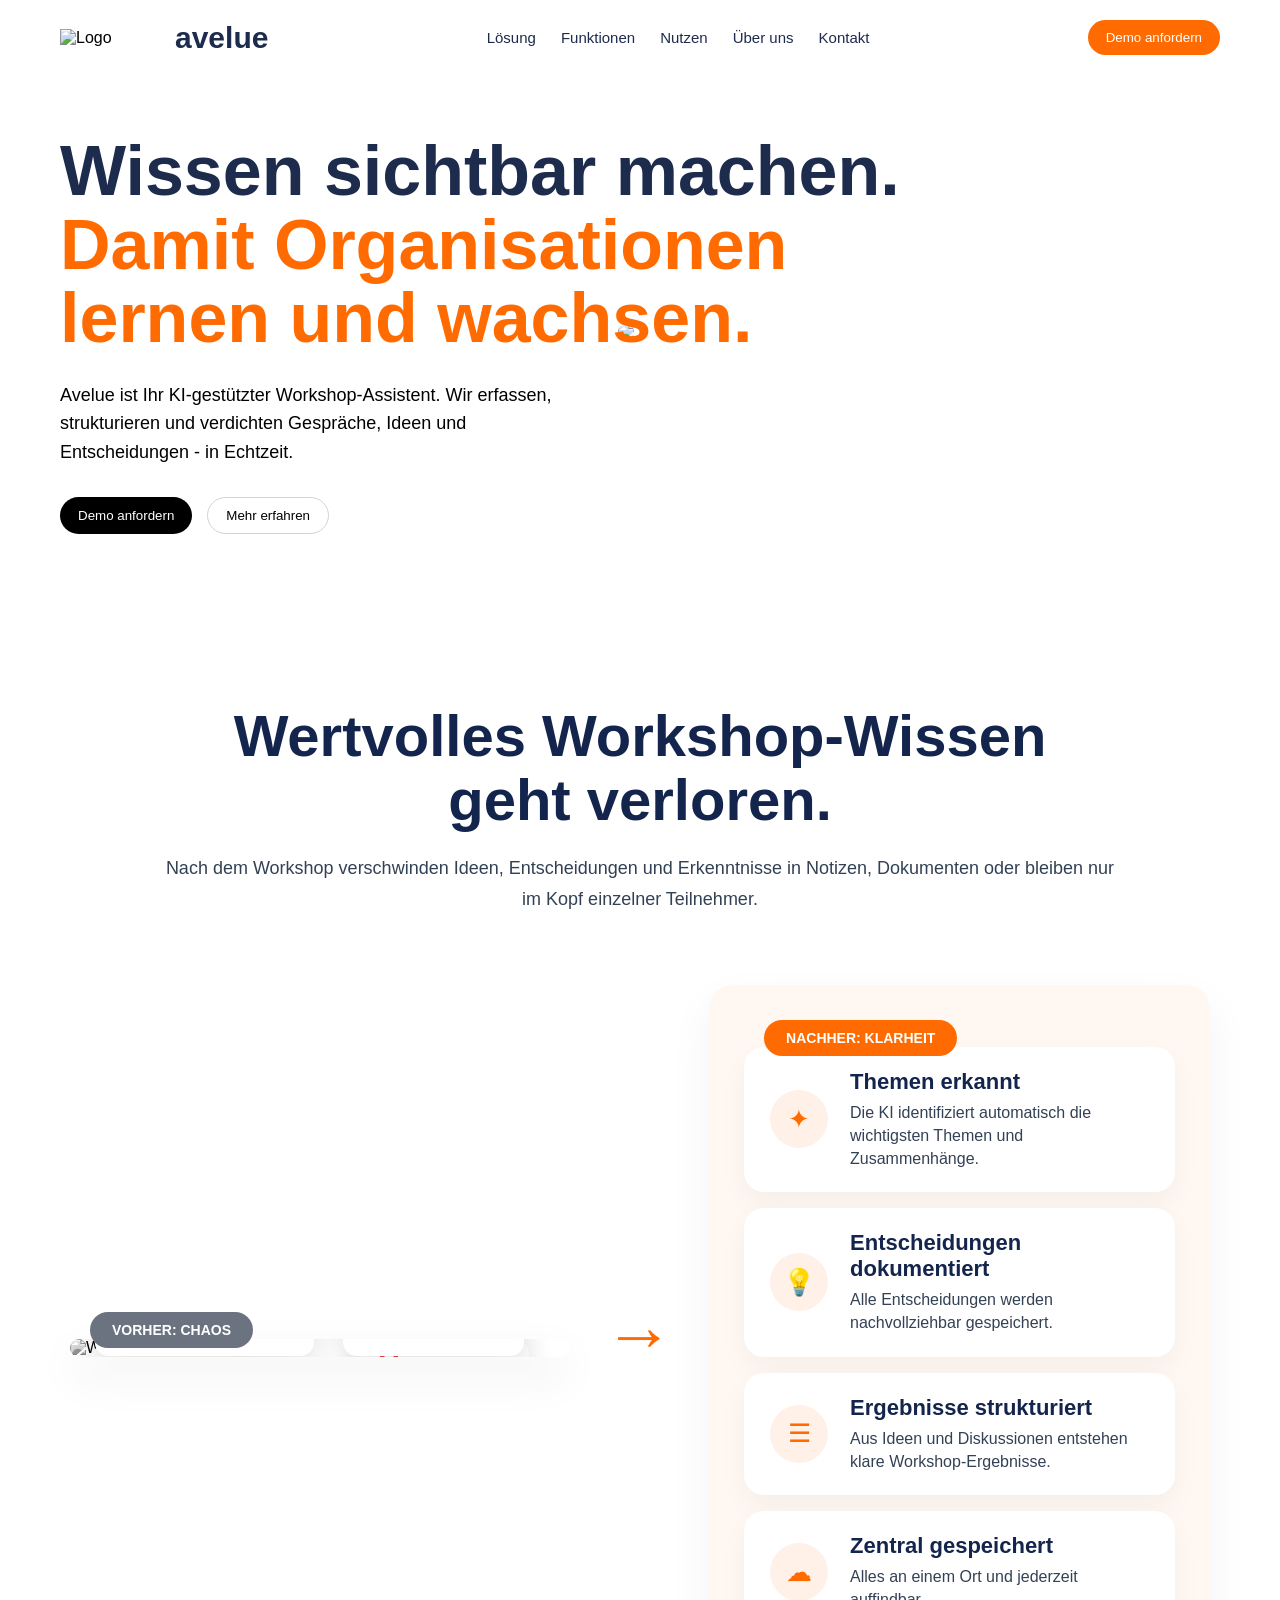
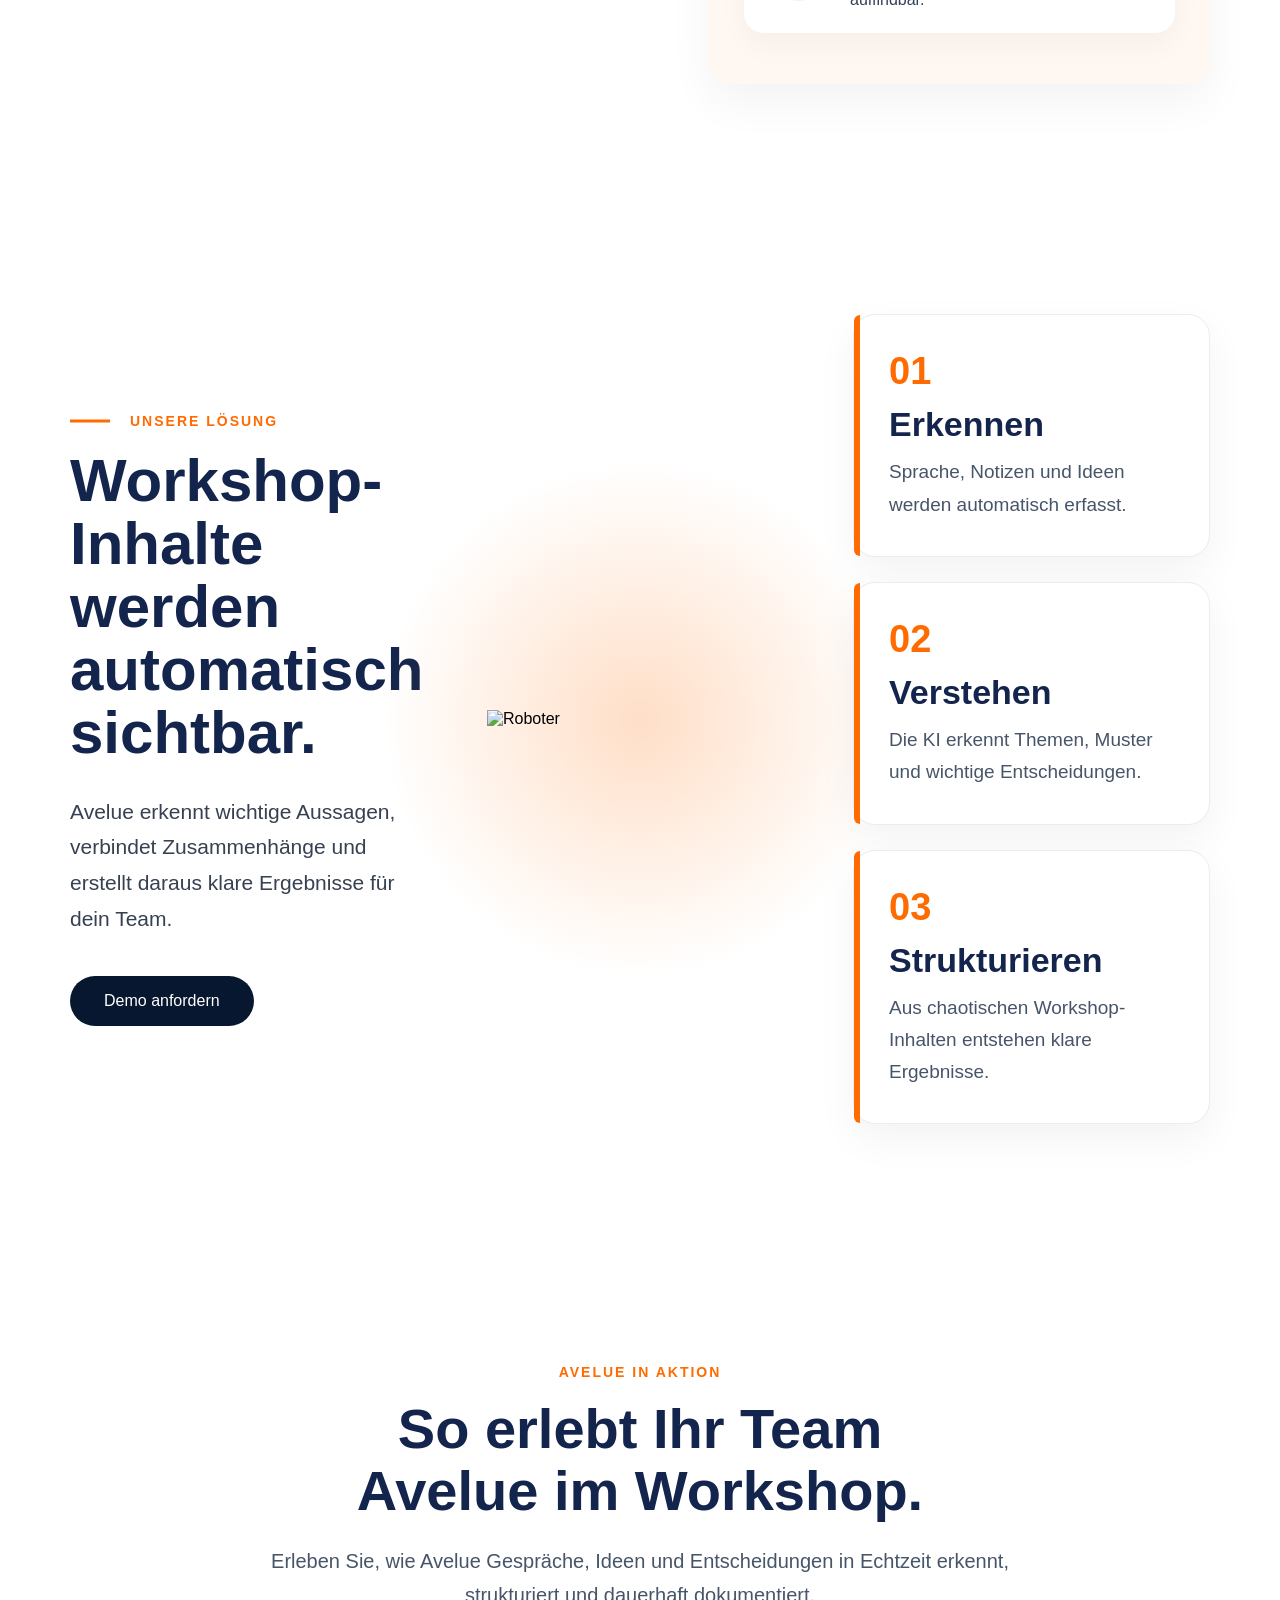
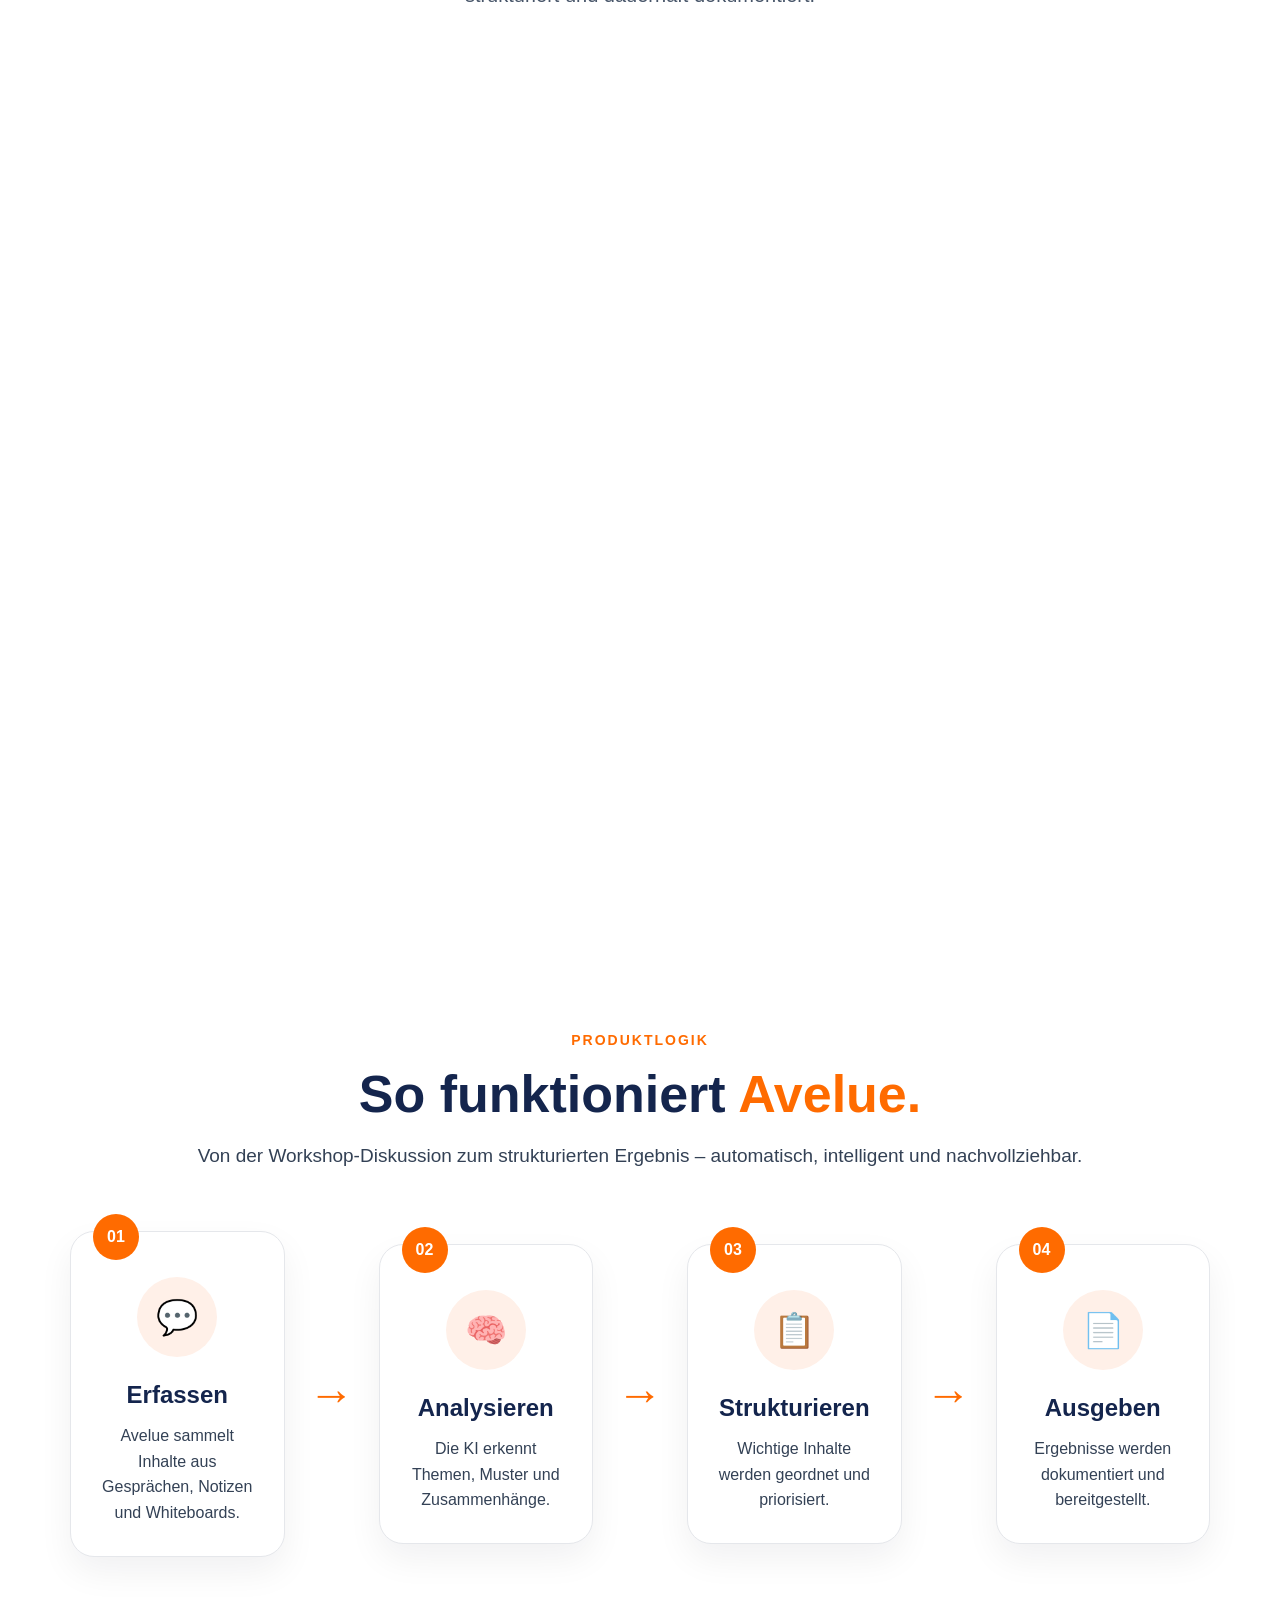
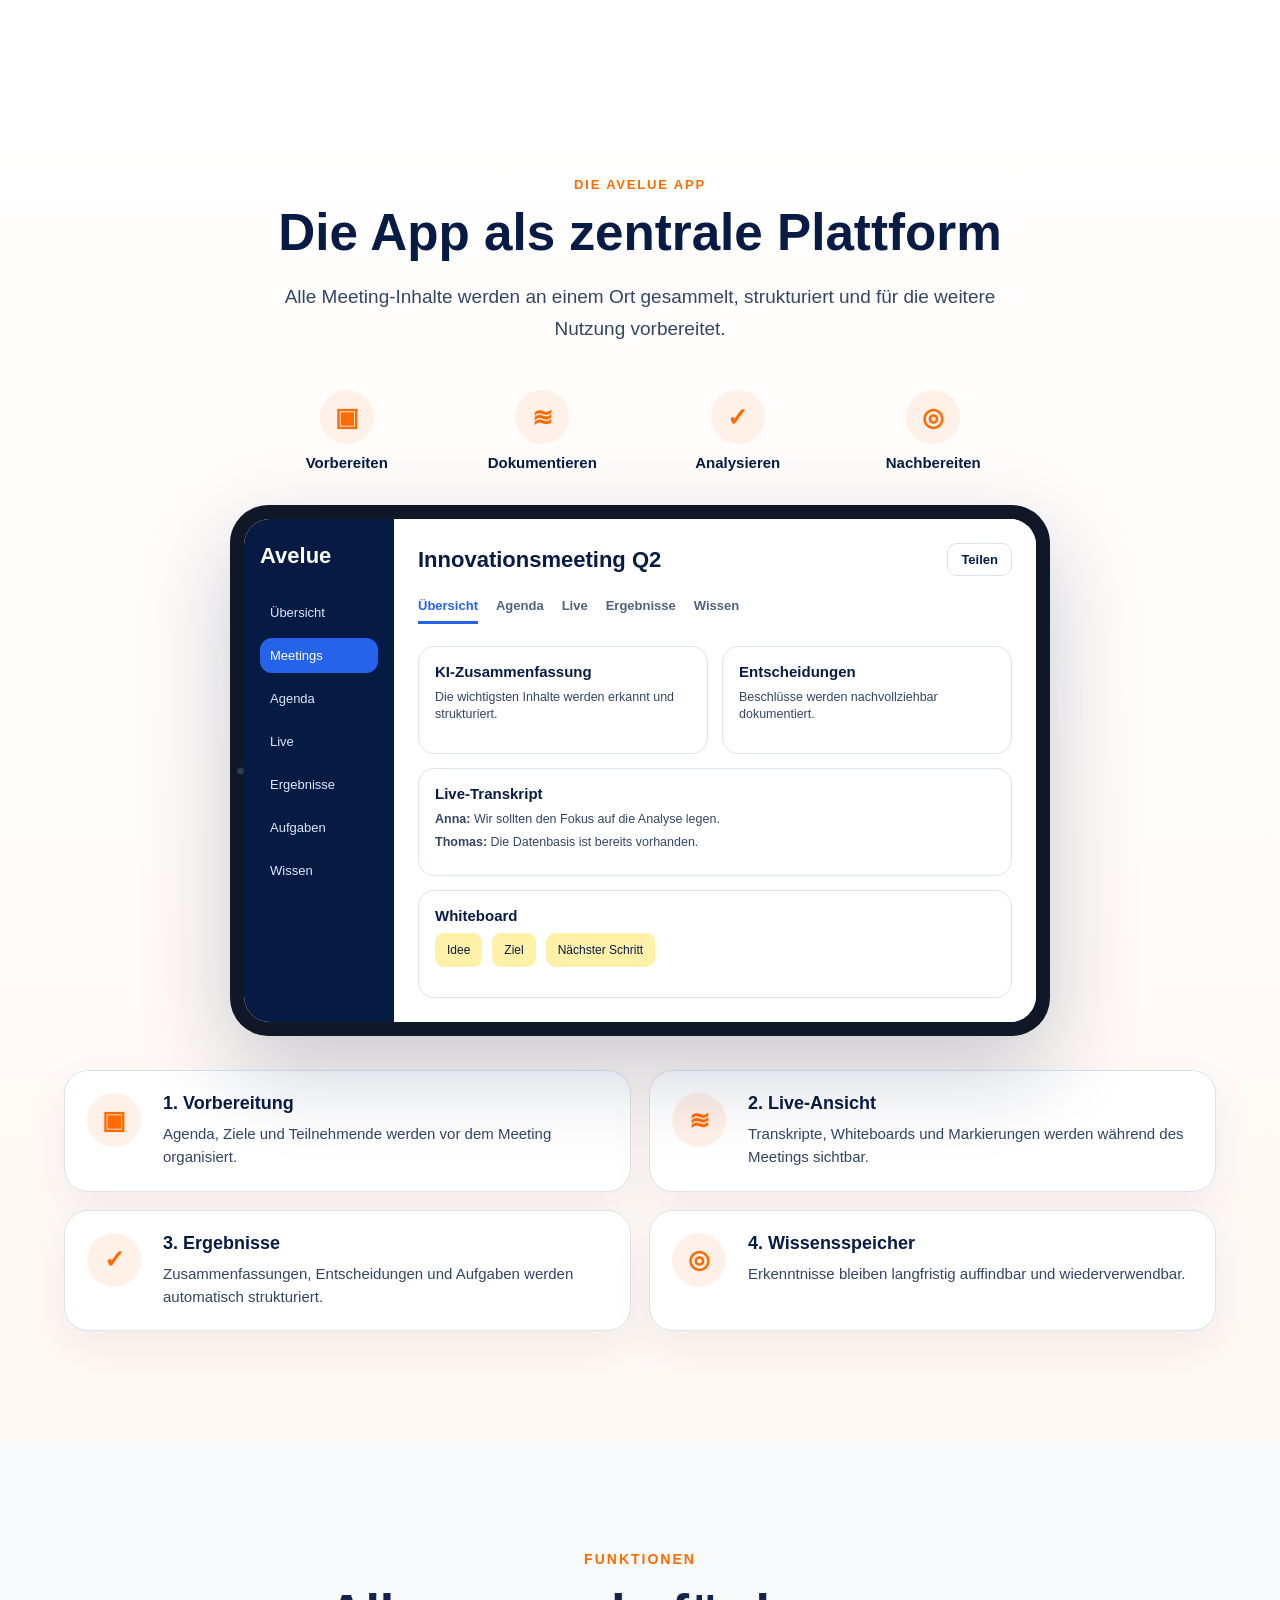
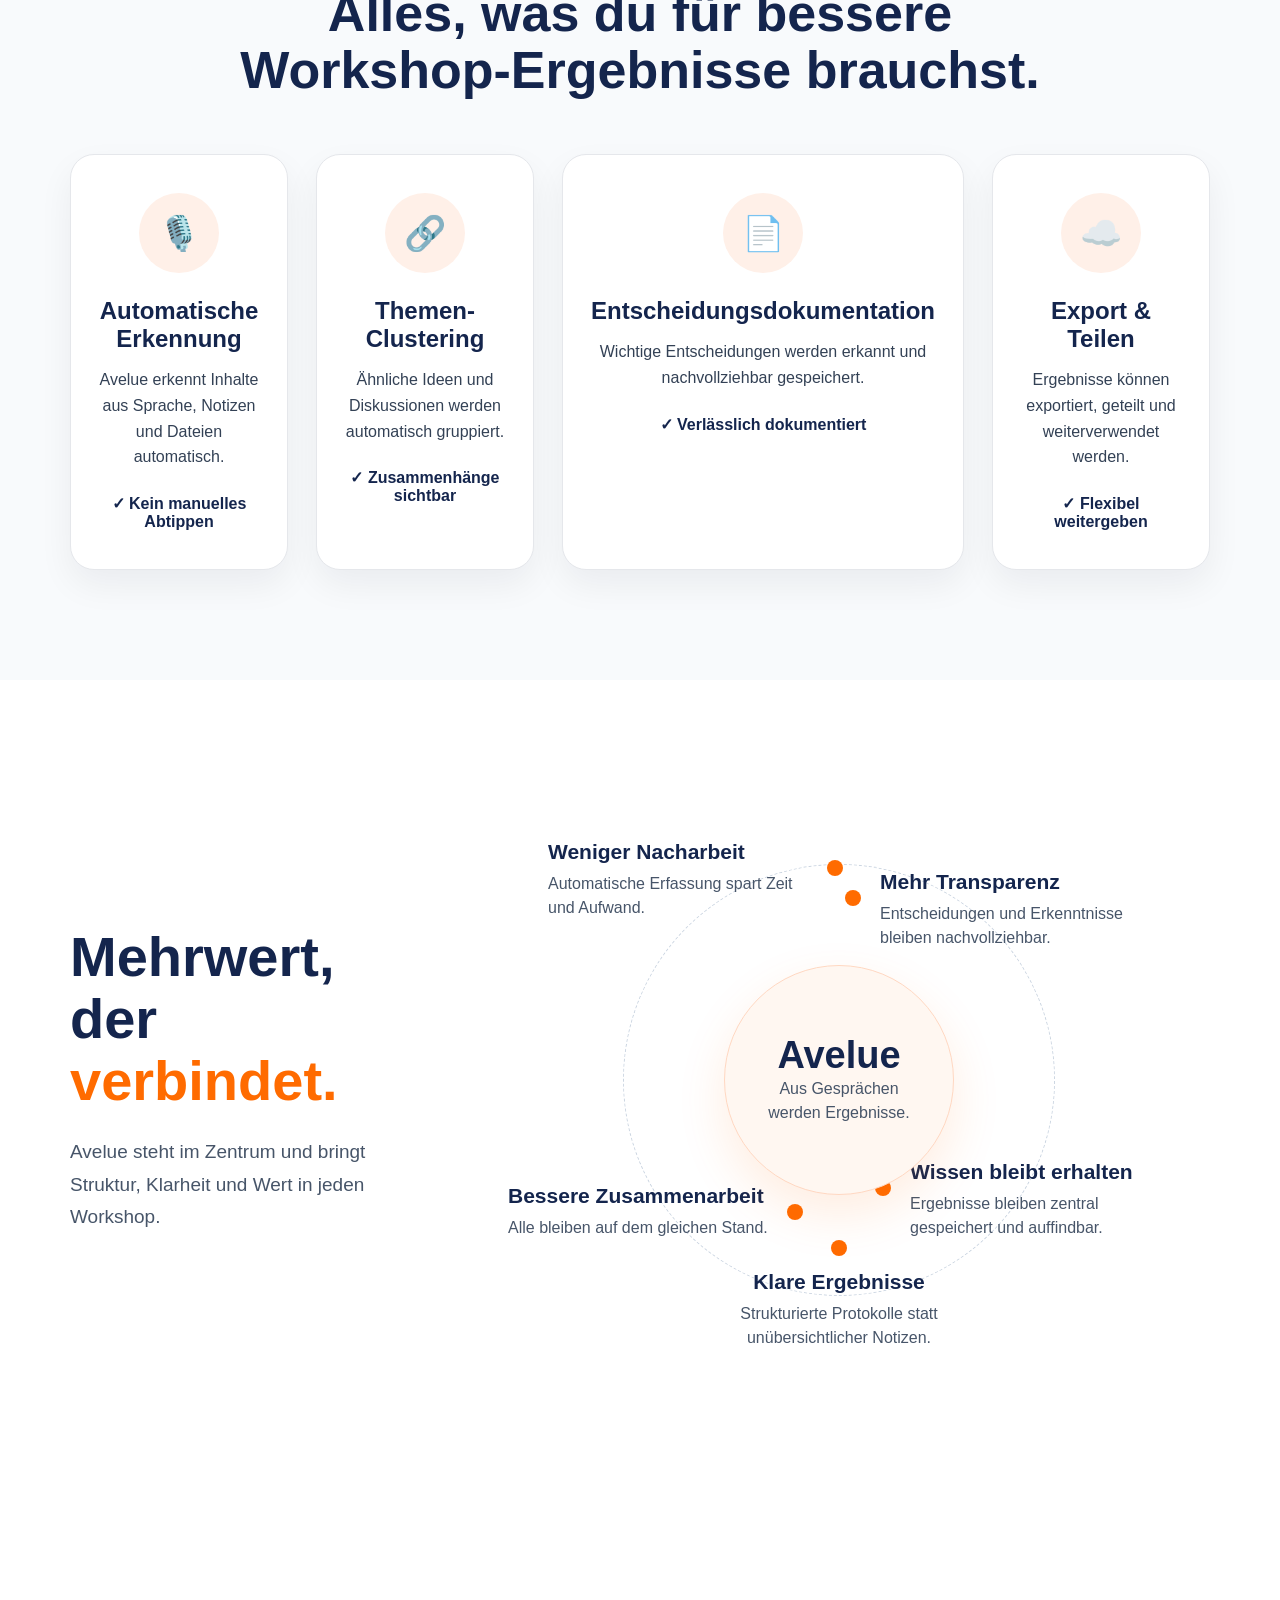
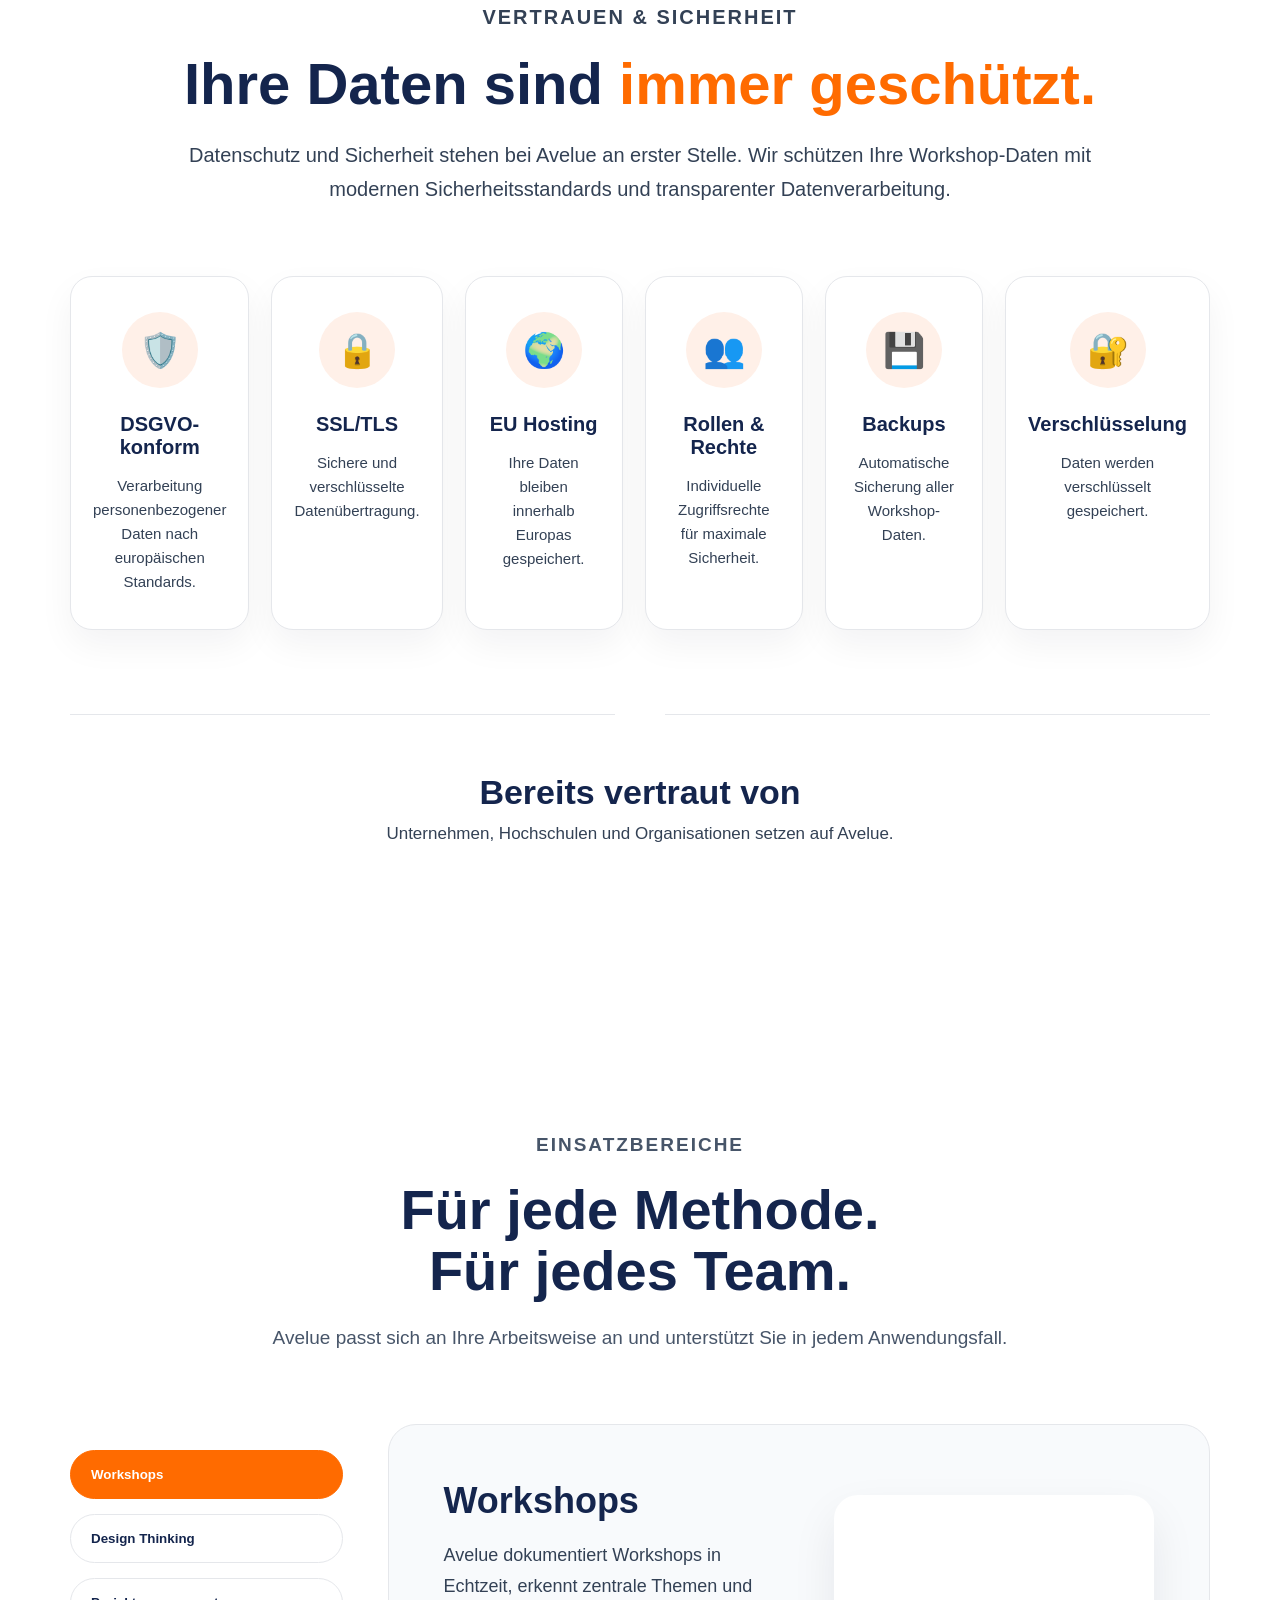
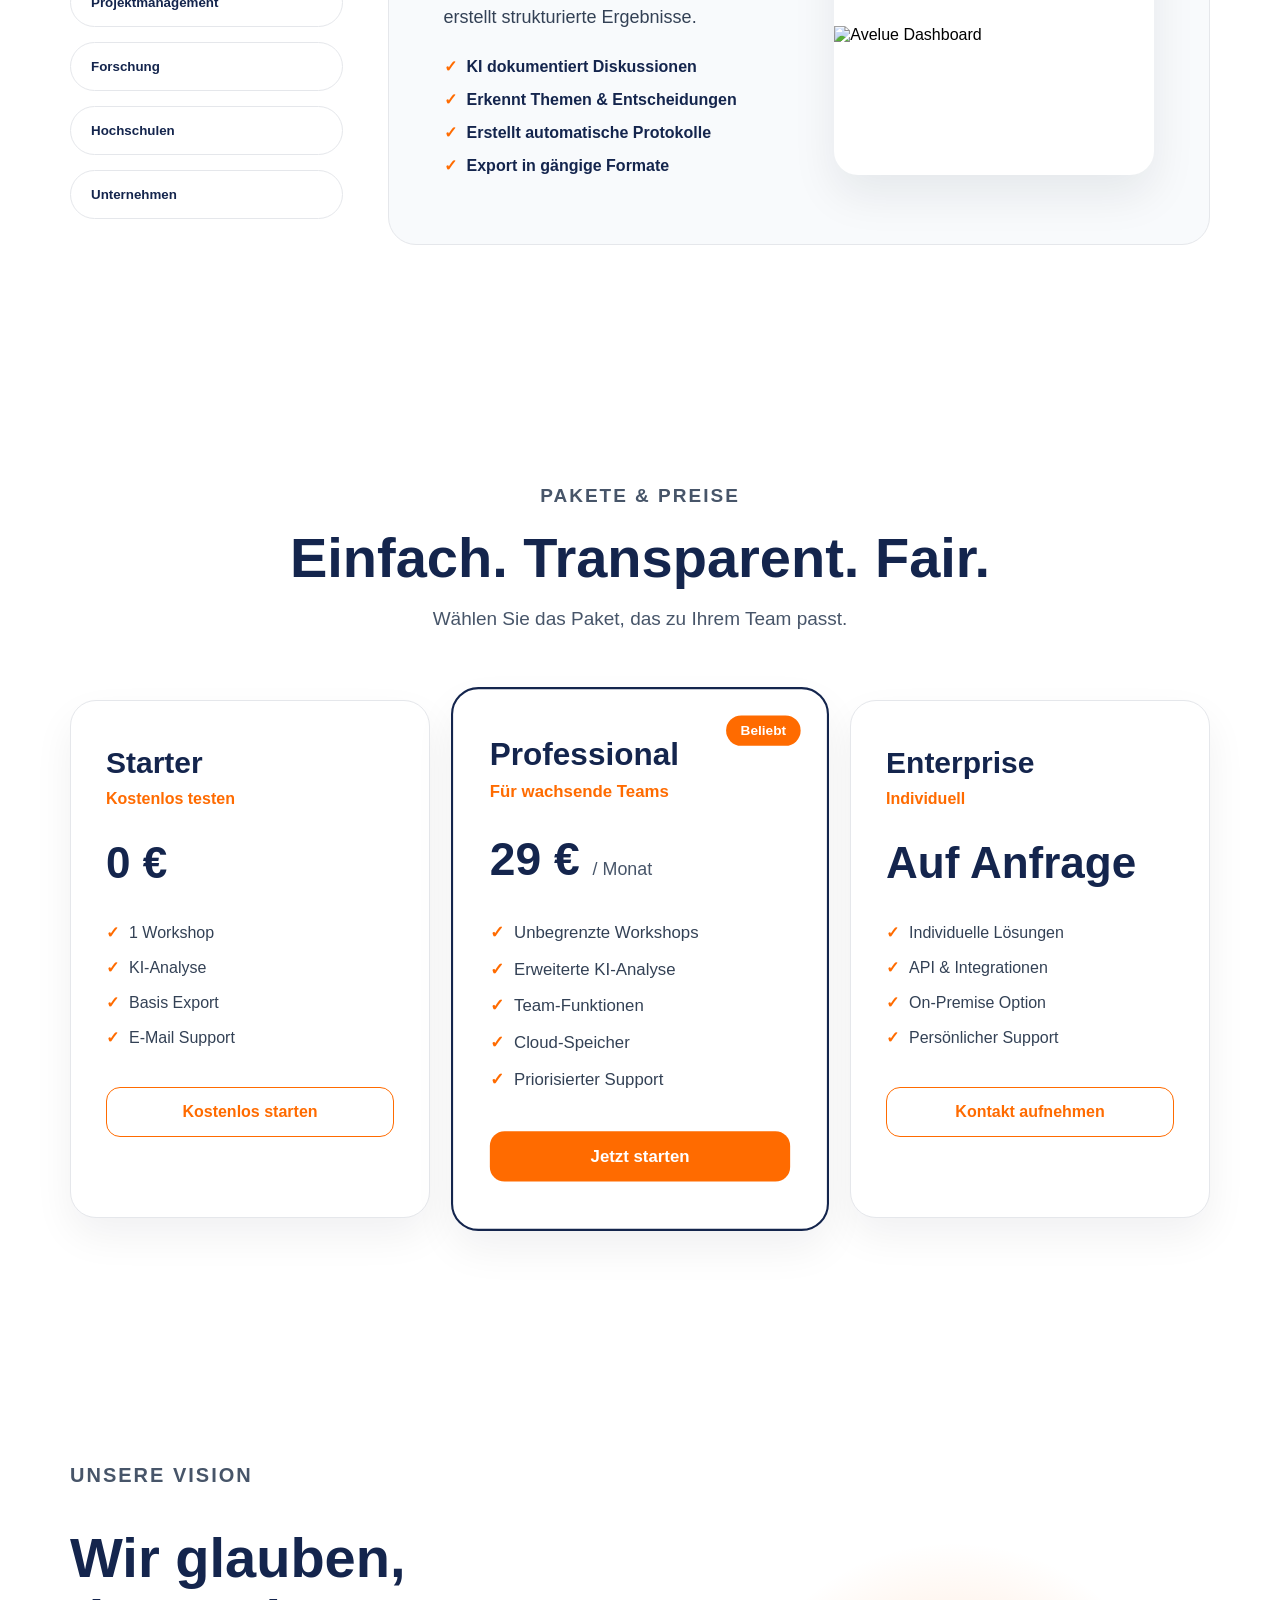
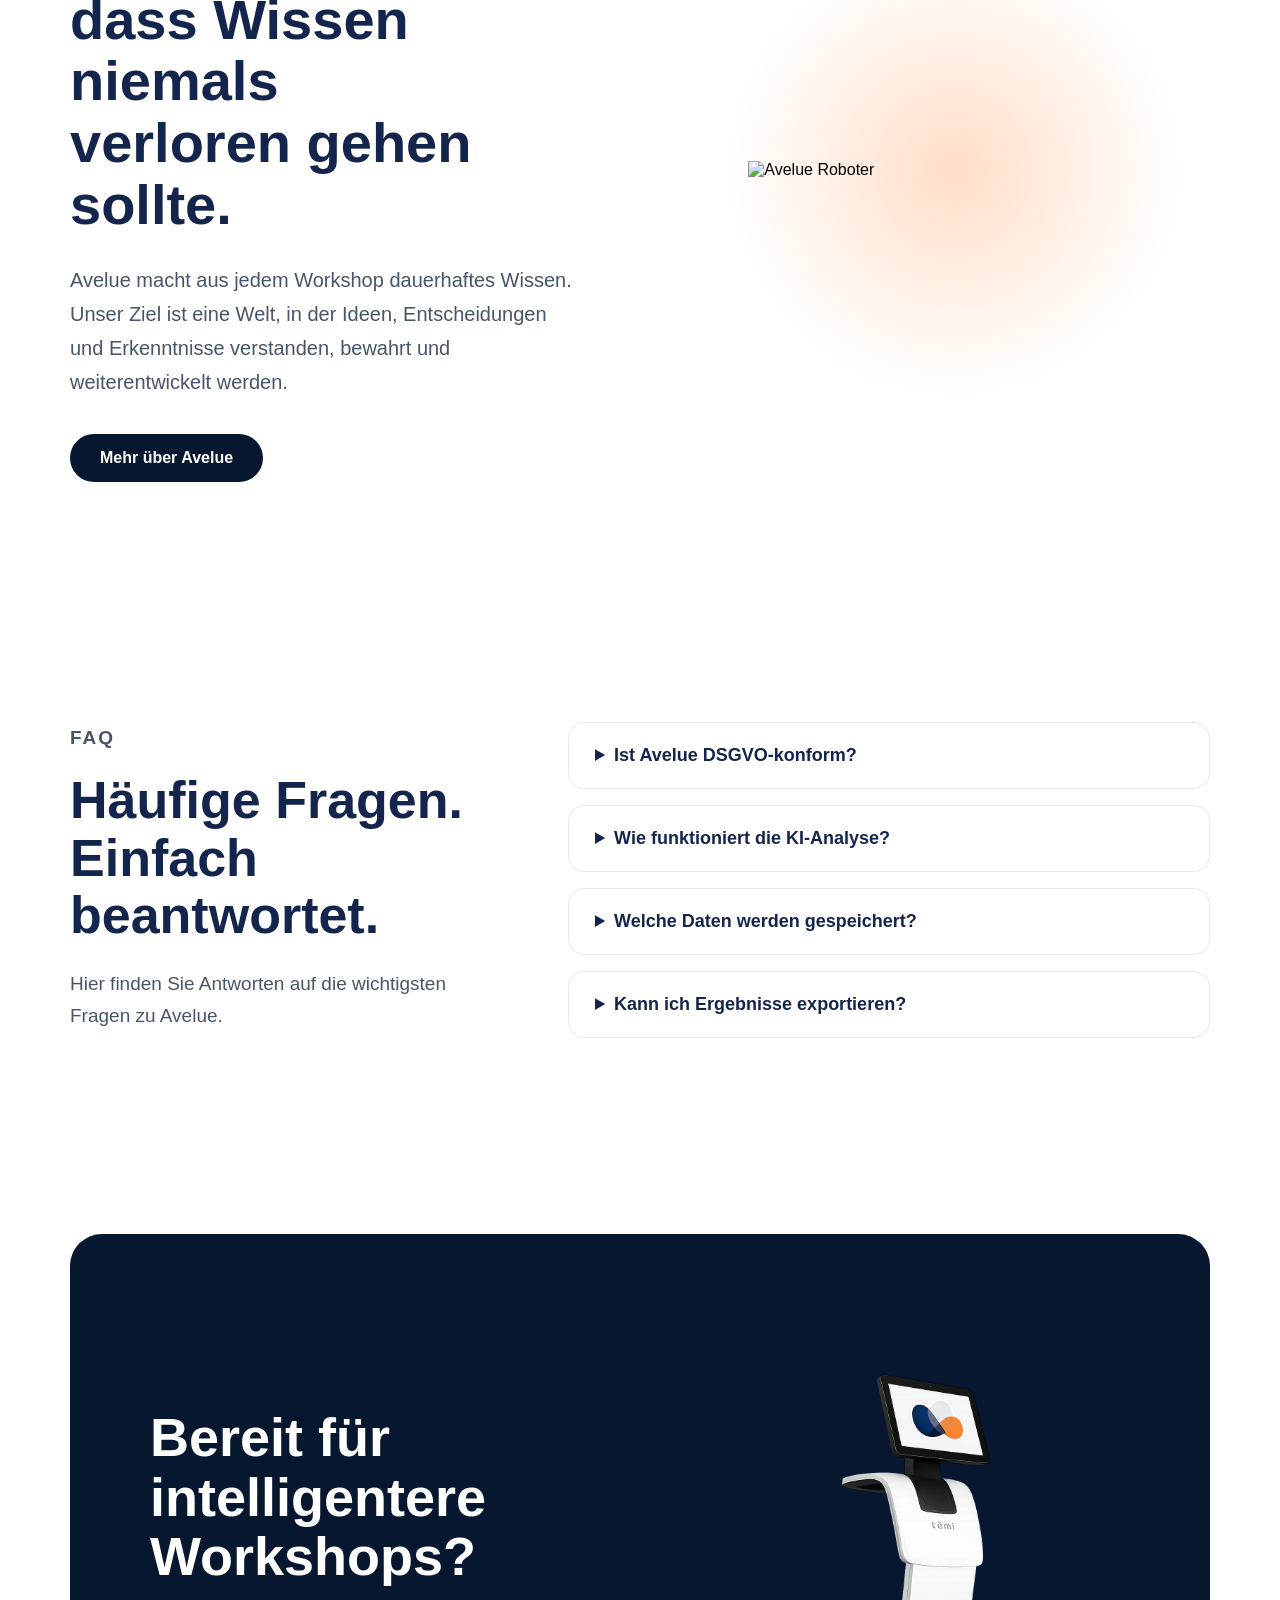
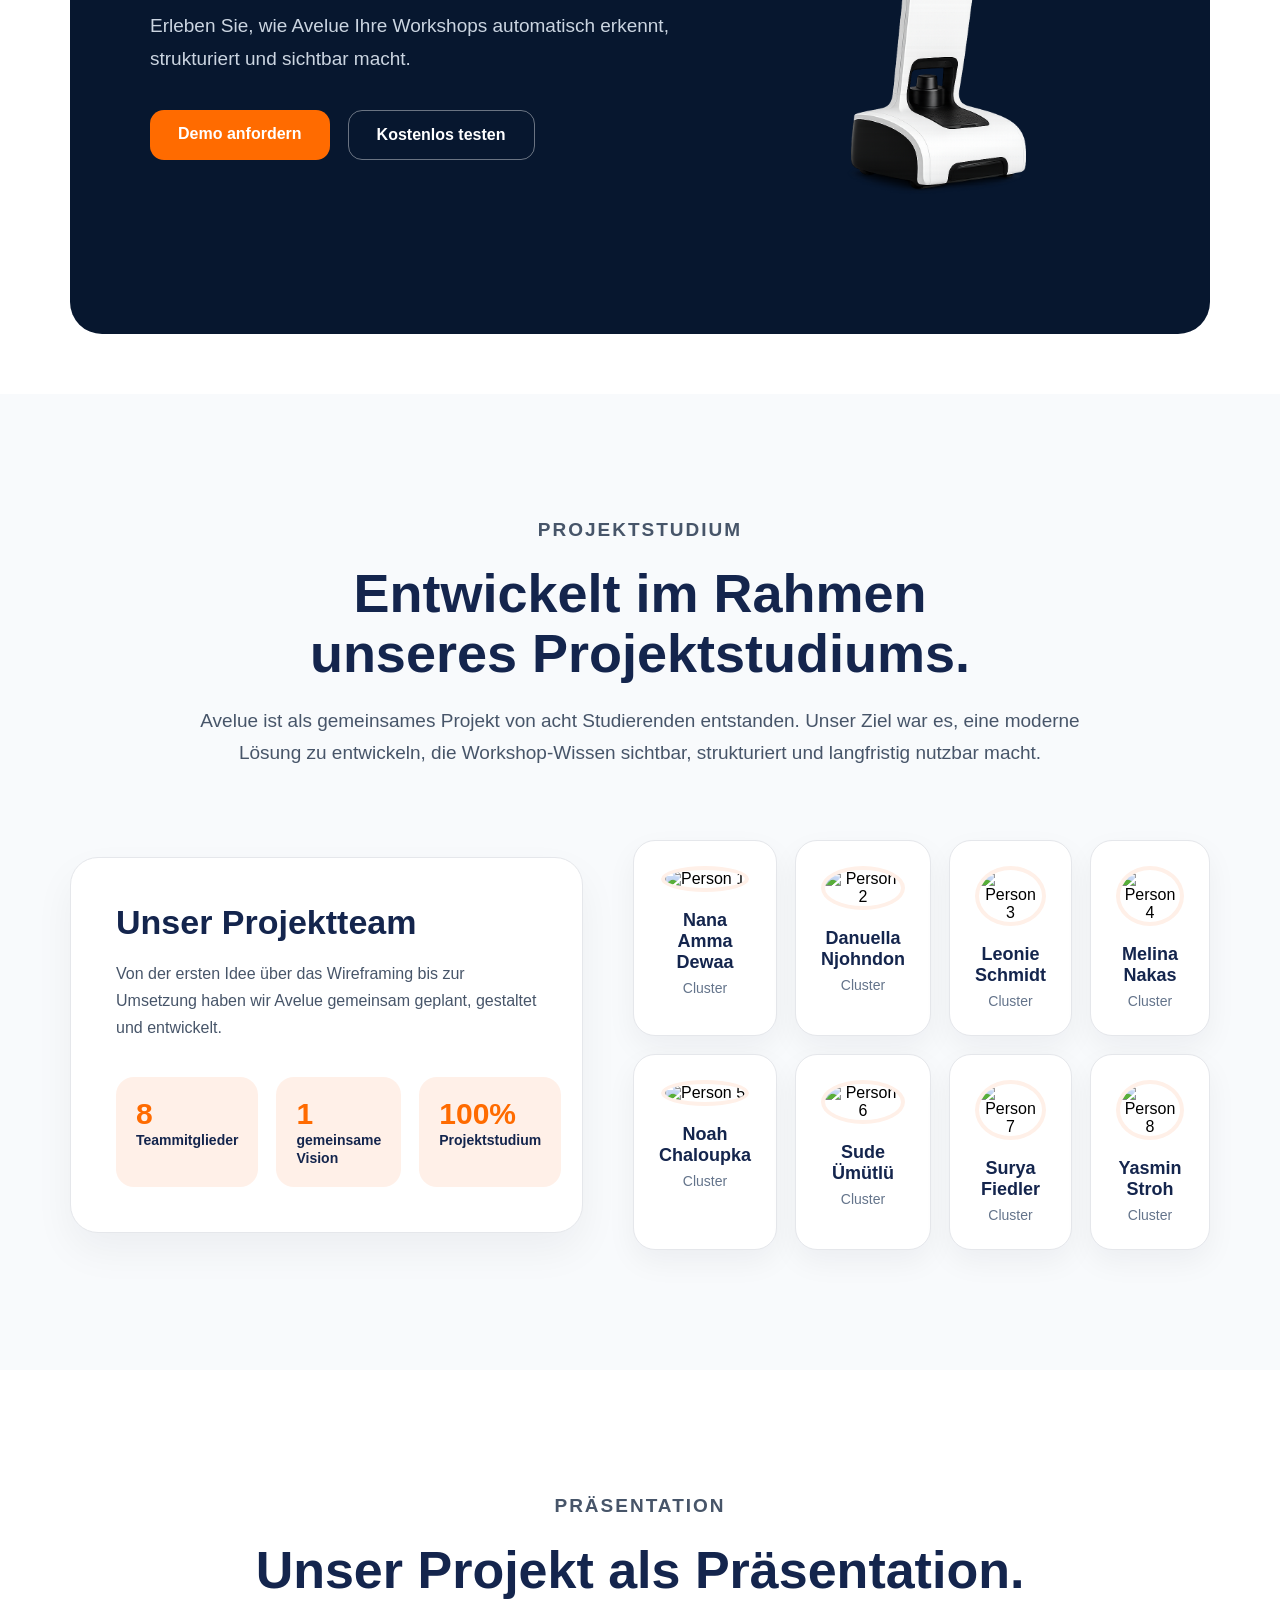
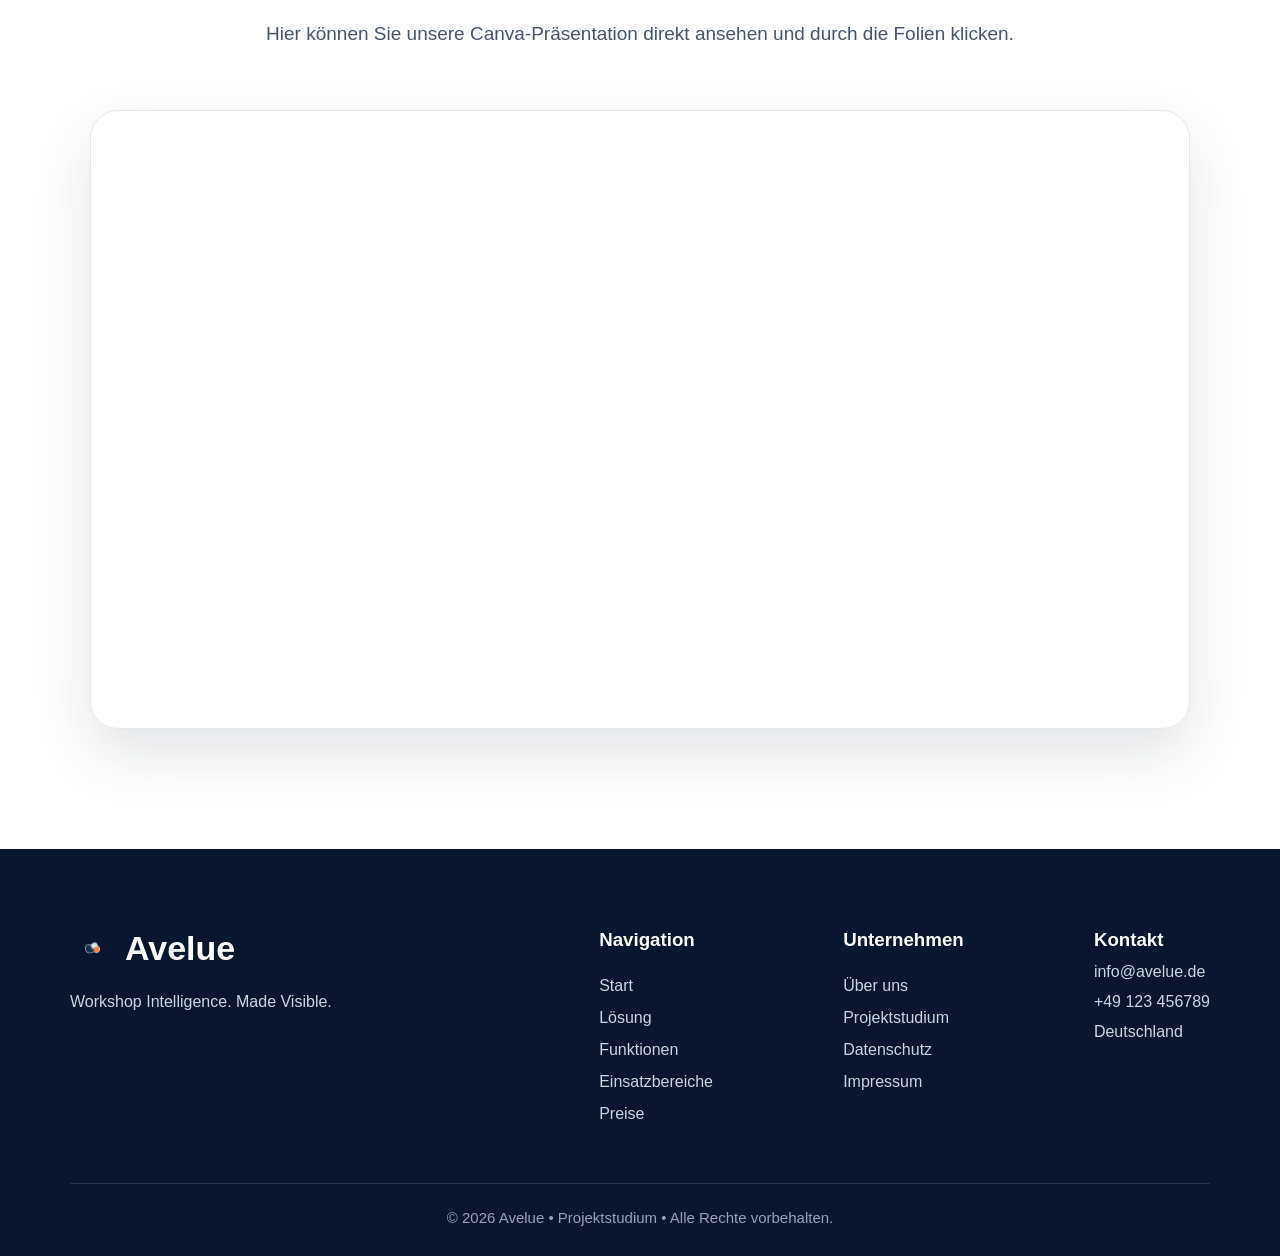
==== commit 2b3977f6: "Testdateien angelegt" ====
--- a/index-TEST.html
+++ b/index-TEST.html
@@ -5,7 +5,7 @@
     <meta name="viewport" content="width=device-width, initial-scale=1.0">
     <title>Landingpage</title>
 
-    <link rel="stylesheet" href="style-TEST.css">
+    <link rel="stylesheet" href="style.css">
 </head>
 <body>
 
@@ -121,7 +121,7 @@
         </div>
 
 
-        <!-- Nachher -->
+       <!-- Nachher -->
 
         <div class="problem-after">
 
@@ -132,7 +132,7 @@
             <div class="solution-card">
 
                 <div class="icon">
-                    
+                    ✦
                 </div>
 
                 <div>
@@ -152,7 +152,7 @@
             <div class="solution-card">
 
                 <div class="icon">
-                    
+                    💡
                 </div>
 
                 <div>
@@ -294,8 +294,7 @@
 
         <video
             autoplay
-            muted
-            controls 
+            muted 
             loop
             playsinline
             preload="auto">
@@ -307,7 +306,6 @@
     </div>
 
 </section>
-
 
 
 <section class="product-logic">
@@ -358,6 +356,136 @@
 </section>
 
 
+<section class="app-showcase">
+  <div class="app-showcase__content">
+
+    <div class="app-showcase__text">
+      <p class="app-showcase__eyebrow">Die Avelue App</p>
+      <h2>Die App als zentrale Plattform</h2>
+      <p class="app-showcase__intro">
+        Alle Meeting-Inhalte werden an einem Ort gesammelt, strukturiert und für die weitere Nutzung vorbereitet.
+      </p>
+
+      <div class="app-showcase__icon-row">
+        <div>
+          <span>▣</span>
+          <p>Vorbereiten</p>
+        </div>
+        <div>
+          <span>≋</span>
+          <p>Dokumentieren</p>
+        </div>
+        <div>
+          <span>✓</span>
+          <p>Analysieren</p>
+        </div>
+        <div>
+          <span>◎</span>
+          <p>Nachbereiten</p>
+        </div>
+      </div>
+    </div>
+
+    <div class="tablet-mockup">
+      <div class="tablet-frame">
+        <div class="tablet-camera"></div>
+
+        <div class="tablet-screen">
+          <aside class="tablet-sidebar">
+            <div class="tablet-logo">Avelue</div>
+            <nav>
+              <span>Übersicht</span>
+              <span class="active">Meetings</span>
+              <span>Agenda</span>
+              <span>Live</span>
+              <span>Ergebnisse</span>
+              <span>Aufgaben</span>
+              <span>Wissen</span>
+            </nav>
+          </aside>
+
+          <main class="tablet-dashboard">
+            <div class="tablet-topbar">
+              <h3>Innovationsmeeting Q2</h3>
+              <button>Teilen</button>
+            </div>
+
+            <div class="tablet-tabs">
+              <span class="active">Übersicht</span>
+              <span>Agenda</span>
+              <span>Live</span>
+              <span>Ergebnisse</span>
+              <span>Wissen</span>
+            </div>
+
+            <div class="dashboard-grid">
+              <div class="dashboard-card">
+                <h4>KI-Zusammenfassung</h4>
+                <p>Die wichtigsten Inhalte werden erkannt und strukturiert.</p>
+              </div>
+
+              <div class="dashboard-card">
+                <h4>Entscheidungen</h4>
+                <p>Beschlüsse werden nachvollziehbar dokumentiert.</p>
+              </div>
+
+              <div class="dashboard-card wide">
+                <h4>Live-Transkript</h4>
+                <p><strong>Anna:</strong> Wir sollten den Fokus auf die Analyse legen.</p>
+                <p><strong>Thomas:</strong> Die Datenbasis ist bereits vorhanden.</p>
+              </div>
+
+              <div class="dashboard-card wide">
+                <h4>Whiteboard</h4>
+                <div class="sticky-row">
+                  <span>Idee</span>
+                  <span>Ziel</span>
+                  <span>Nächster Schritt</span>
+                </div>
+              </div>
+            </div>
+          </main>
+        </div>
+      </div>
+    </div>
+
+    <div class="app-showcase__cards">
+      <div class="info-card">
+        <span>▣</span>
+        <div>
+          <h4>1. Vorbereitung</h4>
+          <p>Agenda, Ziele und Teilnehmende werden vor dem Meeting organisiert.</p>
+        </div>
+      </div>
+
+      <div class="info-card">
+        <span>≋</span>
+        <div>
+          <h4>2. Live-Ansicht</h4>
+          <p>Transkripte, Whiteboards und Markierungen werden während des Meetings sichtbar.</p>
+        </div>
+      </div>
+
+      <div class="info-card">
+        <span>✓</span>
+        <div>
+          <h4>3. Ergebnisse</h4>
+          <p>Zusammenfassungen, Entscheidungen und Aufgaben werden automatisch strukturiert.</p>
+        </div>
+      </div>
+
+      <div class="info-card">
+        <span>◎</span>
+        <div>
+          <h4>4. Wissensspeicher</h4>
+          <p>Erkenntnisse bleiben langfristig auffindbar und wiederverwendbar.</p>
+        </div>
+      </div>
+    </div>
+
+  </div>
+</section>
+    
 <section class="features-section">
     <p class="section-tag">FUNKTIONEN</p>
 
@@ -466,14 +594,14 @@
     </div>
 
 
-    <!-- Sicherheitskarten -->
+ <!-- Sicherheitskarten -->
 
     <div class="security-grid">
 
         <div class="security-card">
 
             <div class="security-icon">
-                 <!-- Icon Einfügen-->
+                 🛡️
             </div>
 
             <h3>DSGVO-konform</h3>
@@ -488,7 +616,7 @@
         <div class="security-card">
 
             <div class="security-icon">
-                 <!-- Icon Einfügen -->
+                 🔒
             </div>
 
             <h3>SSL/TLS</h3>
@@ -503,7 +631,7 @@
         <div class="security-card">
 
             <div class="security-icon">
-                 <!-- Icon Einfügen -->
+                 🌍
             </div>
 
             <h3>EU Hosting</h3>
@@ -518,7 +646,7 @@
         <div class="security-card">
 
             <div class="security-icon">
-                 <!-- Icon Einfügen-->
+                 👥
             </div>
 
             <h3>Rollen & Rechte</h3>
@@ -533,7 +661,7 @@
         <div class="security-card">
 
             <div class="security-icon">
-                 <!-- Icon Einfügen -->
+                 💾
             </div>
 
             <h3>Backups</h3>
@@ -548,7 +676,7 @@
         <div class="security-card">
 
             <div class="security-icon">
-                 <!-- Icon Einfügen -->
+                 🔐
             </div>
 
             <h3>Verschlüsselung</h3>
@@ -923,20 +1051,19 @@
        <div class="team-grid">
 
     <div class="team-member">
-        <img src="bilder/team1.jpg" alt="Person 1">
-        <h4>Ama</h4>
-        <span>Cluste </span>
+        <img src="Bilder/AmaBild.jpeg" alt="Person 1">
+        <h4>Nana Amma Dewaa</h4>
+        <span>Cluster </span>
+    </div>
+ <div class="team-member">
+        <img src="Bilder/Danuella Bild.jpeg" alt="Person 2">
+        <h4>Danuella Njohndon</h4>
+        <span>Cluster</span>
     </div>
 
     <div class="team-member">
-        <img src="bilder/team2.jpg" alt="Person 2">
-        <h4>Danuella</h4>
-        <span>Cluster</span>
-    </div>
-
-    <div class="team-member">
-        <img src="bilder/team3.jpg" alt="Person 3">
-        <h4>Leonie</h4>
+        <img class="leonie-img" src="Bilder/LeonieBild.jpeg" alt="Person 3">
+        <h4>Leonie Schmidt</h4>
         <span>Cluster</span>
     </div>
 
@@ -947,29 +1074,28 @@
     </div>
 
     <div class="team-member">
-        <img src="bilder/team5.jpg" alt="Person 5">
-        <h4>Noah</h4>
+        <img src="Bilder/NoahBild.jpeg" alt="Person 5">
+        <h4>Noah Chaloupka</h4>
         <span>Cluster</span>
     </div>
 
     <div class="team-member">
-        <img src="bilder/team6.jpg" alt="Person 6">
-        <h4>Sude</h4>
+        <img src="Bilder/SudeBild.jpeg" alt="Person 6">
+        <h4>Sude Ümütlü</h4>
         <span>Cluster</span>
     </div>
 
     <div class="team-member">
-        <img src="bilder/team7.jpg" alt="Person 7">
-        <h4>Sury</h4>
+        <img src="Bilder/SuryBild.jpeg" alt="Person 7">
+        <h4>Surya Fiedler</h4>
         <span>Cluster</span>
     </div>
 
     <div class="team-member">
-        <img src="bilder/team8.jpg" alt="Person 8">
-        <h4>Yasmin</h4>
+        <img src="Bilder/YasminBild.jpeg" alt="Person 8">
+        <h4>Yasmin Stroh </h4>
         <span>Cluster</span>
     </div>
-
 </div>
 
     </div>
--- a/style.css
+++ b/style.css
@@ -0,0 +1,2523 @@
+/* ==========================
+   Variablen
+========================== */
+:root {
+  /* Farben */
+  --primary: #2563eb;
+  --secondary: #0f172a;
+  --accent: #f59e0b;
+
+  --background: #ffffff;
+  --surface: #f8fafc;
+
+  --text: #1e293b;
+  --text-light: #64748b;
+
+  /* Schrift */
+  --font-main: 'Poppins', sans-serif;
+
+  /* Abstände */
+  --radius: 12px;
+  --transition: 0.3s ease;
+}
+
+
+/* Reset */
+*{
+    margin:0;
+    padding:0;
+    box-sizing:border-box;
+}
+
+body{
+    font-family:Arial, Helvetica, sans-serif;
+}
+
+/* Header */
+header{
+    display:flex;
+    justify-content:space-between;
+    align-items:center;
+
+    padding:20px 60px;
+    background:white;
+}
+
+
+/* Logo */
+.logo{
+    display: flex;
+    align-items: center;
+    gap: 0px;
+}
+
+.logo img{
+    width: 120px; /*logo größe*/
+    margin-right: -5px;
+}
+
+.logo h2{
+    margin: 0;
+    color:#1d2b4d;
+    font-size:30px;
+}
+
+/* Navigation */
+nav{
+    display:flex;
+    gap:25px;
+}
+
+nav a{
+    text-decoration:none;
+    color:#1d2b4d;
+    font-size:15px;
+}
+
+nav a:hover{
+    color:orange;
+}
+
+/* Button */
+button{
+    background:#ff6b00;
+    color:white;
+    border:none;
+    padding:10px 18px;
+    border-radius:20px;
+    cursor:pointer;
+}
+
+button:hover{
+    background:#e45f00;
+}
+
+.hero {
+    display: flex;
+    align-items: center;
+    padding: 60px;
+    overflow: visible;
+}
+
+.hero-text {
+    width: 55%;
+    z-index: 2;
+}
+
+.hero-text h1 {
+    font-size: 70px;
+    color: #1d2b4d;
+    line-height: 1.05;
+    margin-bottom: 25px;
+    white-space: nowrap;
+}
+
+.hero-text h1 span {
+    color: #ff6b00;
+}
+
+.hero-text p {
+    font-size: 18px;
+    color: black;
+    line-height: 1.6;
+    margin-bottom: 30px;
+    width: 80%;
+}
+
+.hero-buttons {
+    display: flex;
+    gap: 15px;
+}
+
+.hero-buttons button:first-child {
+    background: black;
+    color: white;
+}
+
+.hero-buttons button:last-child {
+    background: white;
+    color: black;
+    border: 1px solid lightgray;
+}
+
+.hero-image {
+    width: 50%;
+    margin-left: -80px;
+}
+
+.hero-image img {
+    width: 100%;
+    border-radius: 20px;
+}
+
+/* Problem Section */
+.problem-section{
+    padding:100px 70px;
+    background:#ffffff;
+}
+
+.problem-header{
+    text-align:center;
+    margin-bottom:70px;
+}
+
+.problem-header h2{
+    font-size:48px;
+    color:#1d2b4d;
+}
+
+.problem-cards{
+    display:flex;
+    gap:30px;
+}
+
+.problem-card{
+    background:white;
+    border:1px solid #e5e7eb;
+    border-radius:18px;
+    padding:35px;
+    transition:.3s;
+}
+
+.problem-card:hover{
+    transform:translateY(-8px);
+    box-shadow:0 20px 40px rgba(0,0,0,.08);
+    border-color:#ff6b00;
+}
+
+.problem-header p {
+    font-size: 18px;
+    color: #334155;
+    line-height: 1.7;
+} /*Text unter der Überschrift */
+
+.problem-card h3 {
+    font-size: 24px;
+    color: #0f172a;
+    margin-bottom: 15px;
+}
+
+.problem-card p {
+    font-size: 17px;
+    color: #334155;
+    line-height: 1.6;
+}
+
+.problem {
+    padding: 110px 70px;
+    background: #ffffff;
+}
+
+.problem-header {
+    text-align: center;
+    max-width: 950px;
+    margin: 0 auto 70px;
+}
+
+.problem-tag {
+    color: #ff6b00;
+    font-weight: 700;
+    letter-spacing: 2px;
+    font-size: 15px;
+    margin-bottom: 18px;
+}
+
+.problem-header h2 {
+    font-size: 58px;
+    line-height: 1.1;
+    color: #14254d;
+    margin-bottom: 22px;
+}
+
+.problem-text {
+    font-size: 20px;
+    color: #334155;
+    line-height: 1.6;
+}
+
+.problem-wrapper {
+    display: flex;
+    align-items: center;
+    justify-content: center;
+    gap: 35px;
+}
+
+.problem-before,
+.problem-after {
+    width: 45%;
+    position: relative;
+}
+
+.status {
+    display: inline-block;
+    padding: 10px 22px;
+    border-radius: 30px;
+    color: white;
+    font-weight: 700;
+    font-size: 14px;
+    margin-left: 20px;
+    margin-bottom: -18px;
+    position: relative;
+    z-index: 3;
+}
+
+.before {
+    background: #6b7280;
+}
+
+.after {
+    background: #ff6b00;
+}
+
+.image-wrapper {
+    position: relative;
+    border-radius: 24px;
+    overflow: hidden;
+    box-shadow: 0 18px 45px rgba(0,0,0,0.08);
+}
+
+.image-wrapper img {
+    width: 100%;
+    display: block;
+    filter: grayscale(100%);
+}
+
+.floating-card {
+    position: absolute;
+    background: white;
+    padding: 14px 18px;
+    border-radius: 14px;
+    display: flex;
+    align-items: flex-start;
+    gap: 10px;
+    font-weight: 700;
+    color: #14254d;
+    box-shadow: 0 12px 30px rgba(0,0,0,0.12);
+}
+
+.floating-card span {
+    color: #ff6b00;
+}
+
+.floating-card p {
+    margin: 0;
+    font-size: 15px;
+    line-height: 1.35;
+}
+
+.card1 {
+    top: 8%;
+    right: 8%;
+}
+
+.card2 {
+    top: 38%;
+    left: 4%;
+}
+
+.card3 {
+    bottom: 8%;
+    left: 5%;
+}
+
+.card4 {
+    bottom: 7%;
+    right: 9%;
+}
+
+.problem-arrow {
+    font-size: 70px;
+    color: #ff6b00;
+    font-weight: bold;
+}
+
+.problem-after {
+    background: #fff7f1;
+    border-radius: 24px;
+    padding: 35px;
+    box-shadow: 0 18px 45px rgba(0,0,0,0.05);
+}
+
+.solution-card {
+    display: flex;
+    align-items: center;
+    gap: 22px;
+    background: white;
+    border-radius: 20px;
+    padding: 22px 26px;
+    margin-bottom: 16px;
+    box-shadow: 0 12px 30px rgba(0,0,0,0.04);
+}
+
+.icon {
+    width: 58px;
+    height: 58px;
+    border-radius: 50%;
+    background: #fff0e8;
+    color: #ff6b00;
+    display: flex;
+    align-items: center;
+    justify-content: center;
+    font-size: 26px;
+    flex-shrink: 0;
+}
+
+.solution-card h3 {
+    color: #14254d;
+    font-size: 22px;
+    margin-bottom: 6px;
+}
+
+.solution-card p {
+    color: #334155;
+    font-size: 16px;
+    line-height: 1.45;
+}
+
+@media (max-width: 1000px) {
+    .problem-wrapper {
+        flex-direction: column;
+    }
+
+    .problem-before,
+    .problem-after {
+        width: 100%;
+    }
+
+    .problem-arrow {
+        transform: rotate(90deg);
+    }
+
+    .problem-header h2 {
+        font-size: 42px;
+    }
+}
+
+/* ===========================
+   Solution Section
+=========================== */
+
+.solution{
+    display:flex;
+    justify-content:space-between;
+    align-items:center;
+    padding:120px 70px;
+    background:#fff;
+    gap:60px;
+}
+
+/* Linke Seite */
+
+.solution-left{
+    width:35%;
+}
+
+.solution-tag{
+    color:#ff6b00;
+    font-weight:700;
+    letter-spacing:2px;
+    font-size:14px;
+    margin-bottom:20px;
+    position:relative;
+    padding-left:60px;
+}
+
+.solution-tag::before{
+    content:"";
+    position:absolute;
+    left:0;
+    top:50%;
+    width:40px;
+    height:3px;
+    background:#ff6b00;
+    transform:translateY(-50%);
+}
+
+.solution-left h2{
+    font-size:60px;
+    line-height:1.05;
+    color:#14254d;
+    margin-bottom:30px;
+}
+
+.solution-text{
+    font-size:21px;
+    color:#374151;
+    line-height:1.7;
+    margin-bottom:40px;
+}
+
+.solution-btn{
+    display:inline-block;
+    padding:16px 34px;
+    background:#07172f;
+    color:#fff;
+    text-decoration:none;
+    border-radius:40px;
+    transition:.3s;
+}
+
+.solution-btn:hover{
+    background:#ff6b00;
+}
+
+/* Mitte */
+
+.solution-center{
+    width:30%;
+    position:relative;
+    display:flex;
+    justify-content:center;
+    align-items:center;
+}
+
+.background-circle{
+    position:absolute;
+    width:520px;
+    height:520px;
+    border-radius:50%;
+    background:
+        radial-gradient(circle,
+        rgba(255,107,0,.22),
+        rgba(255,107,0,0) 70%);
+    z-index:0;
+}
+
+.solution-center img{
+    width:100%;
+    max-width:380px;
+    position:relative;
+    z-index:2;
+}
+
+/* Rechte Seite */
+
+.solution-right{
+    width:35%;
+    display:flex;
+    flex-direction:column;
+    gap:25px;
+}
+
+.feature-card{
+
+    background:white;
+    border-radius:22px;
+    padding:35px;
+    border:1px solid #ececec;
+
+    box-shadow:0 15px 40px rgba(0,0,0,.05);
+
+    position:relative;
+
+    transition:.35s;
+}
+
+.feature-card::before{
+
+    content:"";
+    position:absolute;
+
+    left:0;
+    top:0;
+
+    width:6px;
+    height:100%;
+
+    background:#ff6b00;
+
+    border-radius:22px 0 0 22px;
+
+}
+
+.feature-card:hover{
+
+    transform:translateX(12px);
+
+    box-shadow:0 25px 50px rgba(0,0,0,.08);
+
+}
+
+.feature-card span{
+
+    color:#ff6b00;
+    font-size:38px;
+    font-weight:700;
+
+}
+
+.feature-card h3{
+
+    font-size:34px;
+    margin:12px 0;
+
+    color:#14254d;
+
+}
+
+.feature-card p{
+
+    font-size:19px;
+    line-height:1.7;
+    color:#475569;
+
+}
+
+.product-logic,
+.features-section {
+    padding: 110px 70px;
+    text-align: center;
+    background: #ffffff;
+}
+
+.features-section {
+    background: #f8fafc;
+}
+
+.section-tag {
+    color: #ff6b00;
+    font-weight: 700;
+    letter-spacing: 2px;
+    font-size: 14px;
+    margin-bottom: 18px;
+}
+
+.product-logic h2,
+.features-section h2 {
+    font-size: 52px;
+    color: #14254d;
+    line-height: 1.1;
+    margin-bottom: 18px;
+}
+
+.product-logic h2 span {
+    color: #ff6b00;
+}
+
+.section-text {
+    font-size: 19px;
+    color: #334155;
+    line-height: 1.6;
+    margin-bottom: 60px;
+}
+
+.steps {
+    display: flex;
+    justify-content: center;
+    align-items: center;
+    gap: 24px;
+}
+
+.step-card {
+    position: relative;
+    width: 240px;
+    min-height: 270px;
+    background: white;
+    border: 1px solid #e5e7eb;
+    border-radius: 24px;
+    padding: 45px 25px 30px;
+    box-shadow: 0 15px 35px rgba(15, 23, 42, 0.06);
+}
+
+.number {
+    position: absolute;
+    top: -18px;
+    left: 22px;
+    background: #ff6b00;
+    color: white;
+    width: 46px;
+    height: 46px;
+    border-radius: 50%;
+    display: flex;
+    align-items: center;
+    justify-content: center;
+    font-weight: 700;
+}
+
+.step-icon,
+.feature-icon {
+    width: 80px;
+    height: 80px;
+    background: #fff0e8;
+    border-radius: 50%;
+    display: flex;
+    align-items: center;
+    justify-content: center;
+    margin: 0 auto 24px;
+    font-size: 34px;
+}
+
+.step-card h3,
+.feature-box h3 {
+    color: #14254d;
+    font-size: 24px;
+    margin-bottom: 14px;
+}
+
+.step-card p,
+.feature-box p {
+    color: #334155;
+    font-size: 16px;
+    line-height: 1.6;
+}
+
+.step-arrow {
+    color: #ff6b00;
+    font-size: 46px;
+    font-weight: 700;
+}
+
+.feature-grid {
+    margin-top: 55px;
+    display: grid;
+    grid-template-columns: repeat(4, 1fr);
+    gap: 28px;
+}
+
+.feature-box {
+    background: white;
+    border: 1px solid #e5e7eb;
+    border-radius: 24px;
+    padding: 38px 28px;
+    box-shadow: 0 15px 35px rgba(15, 23, 42, 0.06);
+    transition: 0.3s ease;
+}
+
+.feature-box:hover,
+.step-card:hover {
+    transform: translateY(-8px);
+    border-color: #ff6b00;
+}
+
+.feature-box span {
+    display: block;
+    margin-top: 24px;
+    color: #14254d;
+    font-weight: 700;
+}
+
+@media (max-width: 1000px) {
+    .steps {
+        flex-direction: column;
+    }
+
+    .step-arrow {
+        transform: rotate(90deg);
+    }
+
+    .feature-grid {
+        grid-template-columns: 1fr;
+    }
+
+    .product-logic h2,
+    .features-section h2 {
+        font-size: 38px;
+    }
+}
+
+.value-hub {
+    display: flex;
+    align-items: center;
+    gap: 80px;
+    padding: 120px 70px;
+    background: #ffffff;
+}
+
+.value-intro {
+    width: 30%;
+}
+
+.value-intro h2 {
+    font-size: 56px;
+    line-height: 1.1;
+    color: #14254d;
+    margin-bottom: 25px;
+}
+
+.value-intro h2 span {
+    color: #ff6b00;
+}
+
+.value-intro p {
+    font-size: 19px;
+    line-height: 1.7;
+    color: #475569;
+}
+
+.value-circle {
+    width: 70%;
+    min-height: 560px;
+    position: relative;
+}
+
+.center-circle {
+    position: absolute;
+    left: 50%;
+    top: 50%;
+    transform: translate(-50%, -50%);
+    width: 230px;
+    height: 230px;
+    border-radius: 50%;
+    background: #fff7f1;
+    border: 1px solid #ffd8c2;
+    display: flex;
+    flex-direction: column;
+    align-items: center;
+    justify-content: center;
+    z-index: 3;
+    box-shadow: 0 20px 50px rgba(255,107,0,0.12);
+}
+
+.center-circle h3 {
+    font-size: 38px;
+    color: #14254d;
+}
+
+.center-circle p {
+    text-align: center;
+    color: #475569;
+    width: 75%;
+    line-height: 1.5;
+}
+
+.value-circle::before {
+    content: "";
+    position: absolute;
+    left: 50%;
+    top: 50%;
+    width: 430px;
+    height: 430px;
+    border: 1px dashed #cbd5e1;
+    border-radius: 50%;
+    transform: translate(-50%, -50%);
+}
+
+.value-item {
+    position: absolute;
+    width: 260px;
+}
+
+.value-item h4 {
+    font-size: 21px;
+    color: #14254d;
+    margin-bottom: 8px;
+}
+
+.value-item p {
+    font-size: 16px;
+    line-height: 1.5;
+    color: #475569;
+}
+
+.value-item::before {
+    content: "";
+    width: 16px;
+    height: 16px;
+    background: #ff6b00;
+    border-radius: 50%;
+    position: absolute;
+}
+
+.item-1 {
+    top: 40px;
+    left: 80px;
+}
+
+.item-1::before {
+    right: -35px;
+    top: 20px;
+}
+
+.item-2 {
+    top: 70px;
+    right: 70px;
+}
+
+.item-2::before {
+    left: -35px;
+    top: 20px;
+}
+
+.item-3 {
+    left: 40px;
+    bottom: 120px;
+}
+
+.item-3::before {
+    right: -35px;
+    top: 20px;
+}
+
+.item-4 {
+    right: 40px;
+    bottom: 120px;
+}
+
+.item-4::before {
+    left: -35px;
+    top: 20px;
+}
+
+.item-5 {
+    bottom: 10px;
+    left: 50%;
+    transform: translateX(-50%);
+    text-align: center;
+}
+
+.item-5::before {
+    left: 50%;
+    top: -30px;
+    transform: translateX(-50%);
+}
+
+/*============================
+    App Section
+============================*/
+.app-showcase {
+  padding: 110px 5%;
+  background: linear-gradient(180deg, #ffffff 0%, #fff8f4 100%);
+  font-family: Inter, Arial, sans-serif;
+  color: #071b45;
+  overflow: hidden;
+}
+
+.app-showcase__content {
+  max-width: 1550px;
+  margin: 0 auto;
+  display: grid;
+  grid-template-columns: 330px minmax(650px, 760px) 380px;
+  gap: 34px;
+  align-items: center;
+}
+
+.app-showcase__eyebrow {
+  color: #ff6b00;
+  text-transform: uppercase;
+  letter-spacing: 0.14em;
+  font-size: 13px;
+  font-weight: 800;
+  margin-bottom: 14px;
+}
+
+.app-showcase__text h2 {
+  font-size: clamp(38px, 4vw, 62px);
+  line-height: 1.05;
+  margin: 0 0 22px;
+  color: #071b45;
+}
+
+.app-showcase__intro {
+  font-size: 19px;
+  line-height: 1.65;
+  color: #344563;
+  margin: 0 0 46px;
+}
+
+.app-showcase__icon-row {
+  display: grid;
+  grid-template-columns: repeat(2, 1fr);
+  gap: 22px;
+}
+
+.app-showcase__icon-row div {
+  display: flex;
+  flex-direction: column;
+  gap: 10px;
+}
+
+.app-showcase__icon-row span,
+.info-card > span {
+  width: 54px;
+  height: 54px;
+  border-radius: 50%;
+  background: #fff0e8;
+  color: #ff6b00;
+  display: grid;
+  place-items: center;
+  font-size: 25px;
+  font-weight: 800;
+}
+
+.app-showcase__icon-row p {
+  margin: 0;
+  font-weight: 700;
+  font-size: 15px;
+  color: #071b45;
+}
+
+.tablet-mockup {
+  width: 100%;
+  display: flex;
+  justify-content: center;
+}
+
+.tablet-frame {
+  width: 100%;
+  max-width: 760px;
+  background: #101827;
+  border-radius: 38px;
+  padding: 14px;
+  box-shadow: 0 34px 90px rgba(7, 27, 69, 0.22);
+  position: relative;
+}
+
+.tablet-camera {
+  width: 7px;
+  height: 7px;
+  background: #2f3b52;
+  border-radius: 50%;
+  position: absolute;
+  top: 50%;
+  left: 7px;
+  transform: translateY(-50%);
+}
+
+.tablet-screen {
+  background: #ffffff;
+  border-radius: 26px;
+  overflow: hidden;
+  min-height: 500px;
+  display: grid;
+  grid-template-columns: 150px minmax(0, 1fr);
+}
+
+.tablet-sidebar {
+  background: #061b43;
+  color: white;
+  padding: 24px 16px;
+}
+
+.tablet-logo {
+  font-size: 22px;
+  font-weight: 800;
+  margin-bottom: 26px;
+}
+
+.tablet-sidebar nav {
+  display: flex;
+  flex-direction: column;
+  gap: 8px;
+}
+
+.tablet-sidebar nav span {
+  padding: 10px 10px;
+  border-radius: 12px;
+  font-size: 13px;
+  color: #dbe7ff;
+}
+
+.tablet-sidebar nav .active {
+  background: #2563eb;
+  color: white;
+}
+
+.tablet-dashboard {
+  padding: 24px;
+  background: #ffffff;
+  overflow: hidden;
+}
+
+.tablet-topbar {
+  display: flex;
+  justify-content: space-between;
+  align-items: center;
+  margin-bottom: 22px;
+}
+
+.tablet-topbar h3 {
+  margin: 0;
+  font-size: 22px;
+  line-height: 1.15;
+}
+
+.tablet-topbar button {
+  border: 1px solid #dce3ef;
+  background: white;
+  padding: 8px 13px;
+  border-radius: 10px;
+  font-weight: 700;
+  font-size: 13px;
+  color: #071b45;
+}
+
+.tablet-tabs {
+  display: flex;
+  gap: 18px;
+  font-weight: 700;
+  color: #52627a;
+  margin-bottom: 22px;
+  font-size: 13px;
+  white-space: nowrap;
+}
+
+.tablet-tabs .active {
+  color: #2563eb;
+  border-bottom: 3px solid #2563eb;
+  padding-bottom: 8px;
+}
+
+.dashboard-grid {
+  display: grid;
+  grid-template-columns: repeat(2, minmax(0, 1fr));
+  gap: 14px;
+}
+
+.dashboard-card {
+  border: 1px solid #dce3ef;
+  border-radius: 16px;
+  padding: 16px;
+  background: white;
+  min-height: 108px;
+  overflow: hidden;
+}
+
+.dashboard-card h4 {
+  margin: 0 0 8px;
+  font-size: 15px;
+  line-height: 1.2;
+}
+
+.dashboard-card p {
+  margin: 0 0 6px;
+  color: #344563;
+  font-size: 12.5px;
+  line-height: 1.35;
+}
+
+.dashboard-card.wide {
+  grid-column: span 2;
+}
+
+.sticky-row {
+  display: flex;
+  gap: 10px;
+  flex-wrap: wrap;
+}
+
+.sticky-row span {
+  background: #fff1a8;
+  border-radius: 9px;
+  padding: 10px 12px;
+  font-size: 12px;
+  color: #071b45;
+}
+
+.app-showcase__cards {
+  display: flex;
+  flex-direction: column;
+  gap: 18px;
+}
+
+.info-card {
+  background: white;
+  border: 1px solid #dce3ef;
+  border-radius: 24px;
+  padding: 22px;
+  display: grid;
+  grid-template-columns: 58px 1fr;
+  gap: 18px;
+  align-items: start;
+  box-shadow: 0 18px 45px rgba(7, 27, 69, 0.06);
+}
+
+.info-card h4 {
+  margin: 0 0 8px;
+  font-size: 18px;
+}
+
+.info-card p {
+  margin: 0;
+  color: #344563;
+  line-height: 1.55;
+  font-size: 15px;
+}
+
+@media (max-width: 1350px) {
+  .app-showcase__content {
+    grid-template-columns: 1fr;
+  }
+
+  .app-showcase__text {
+    text-align: center;
+    max-width: 760px;
+    margin: 0 auto;
+  }
+
+  .app-showcase__icon-row {
+    grid-template-columns: repeat(4, 1fr);
+  }
+
+  .app-showcase__icon-row div {
+    align-items: center;
+  }
+
+  .app-showcase__cards {
+    display: grid;
+    grid-template-columns: repeat(2, 1fr);
+  }
+
+  .tablet-frame {
+    max-width: 820px;
+  }
+}
+
+@media (max-width: 750px) {
+  .app-showcase {
+    padding: 70px 20px;
+  }
+
+  .tablet-frame {
+    padding: 10px;
+    border-radius: 28px;
+  }
+
+  .tablet-screen {
+    grid-template-columns: 1fr;
+  }
+
+  .tablet-sidebar {
+    display: none;
+  }
+
+  .tablet-dashboard {
+    padding: 20px;
+  }
+
+  .tablet-tabs {
+    overflow-x: auto;
+  }
+
+  .dashboard-grid {
+    grid-template-columns: 1fr;
+  }
+
+  .dashboard-card.wide {
+    grid-column: span 1;
+  }
+
+  .app-showcase__icon-row,
+  .app-showcase__cards {
+    grid-template-columns: 1fr;
+  }
+}
+/* ===========================
+   Trust Section
+=========================== */
+
+.trust {
+    padding: 120px 70px;
+    background: #ffffff;
+    text-align: center;
+}
+
+.trust-header {
+    max-width: 950px;
+    margin: 0 auto 70px;
+}
+
+.trust-header h2 {
+    font-size: 58px;
+    line-height: 1.1;
+    color: #14254d;
+    margin-bottom: 22px;
+}
+
+.trust-header h2 span {
+    color: #ff6b00;
+}
+
+.trust-header p {
+    font-size: 20px;
+    color: #334155;
+    line-height: 1.7;
+}
+
+/* Sicherheitskarten */
+
+.security-grid {
+    display: grid;
+    grid-template-columns: repeat(6, 1fr);
+    gap: 22px;
+    margin-bottom: 70px;
+}
+
+.security-card {
+    background: white;
+    border: 1px solid #e5e7eb;
+    border-radius: 22px;
+    padding: 35px 22px;
+    box-shadow: 0 15px 35px rgba(15, 23, 42, 0.05);
+    transition: 0.3s ease;
+}
+
+.security-card:hover {
+    transform: translateY(-8px);
+    border-color: #ff6b00;
+    box-shadow: 0 25px 45px rgba(15, 23, 42, 0.08);
+}
+
+.security-icon {
+    width: 76px;
+    height: 76px;
+    background: #fff0e8;
+    border-radius: 50%;
+    margin: 0 auto 25px;
+
+    display: flex;
+    align-items: center;
+    justify-content: center;
+
+    font-size: 34px;
+}
+
+.security-card h3 {
+    font-size: 20px;
+    color: #14254d;
+    margin-bottom: 15px;
+}
+
+.security-card p {
+    font-size: 15px;
+    line-height: 1.6;
+    color: #334155;
+}
+
+/* Trenner */
+
+.trust-divider {
+    position: relative;
+    margin: 20px 0 45px;
+}
+
+.trust-divider::before {
+    content: "";
+    position: absolute;
+    left: 0;
+    top: 50%;
+    width: 100%;
+    height: 1px;
+    background: #e5e7eb;
+}
+
+.trust-divider span {
+    position: relative;
+    z-index: 2;
+    background: white;
+    padding: 0 25px;
+    color: #ff6b00;
+    font-size: 24px;
+}
+
+/* Trusted Logos */
+
+.trusted h3 {
+    font-size: 34px;
+    color: #14254d;
+    margin-bottom: 12px;
+}
+
+.trusted p {
+    color: #334155;
+    font-size: 17px;
+    margin-bottom: 45px;
+}
+
+.logo-wall {
+    display: grid;
+    grid-template-columns: repeat(6, 1fr);
+    gap: 35px 50px;
+    align-items: center;
+}
+
+.logo-wall img {
+    max-width: 150px;
+    width: 100%;
+    margin: auto;
+
+    filter: grayscale(100%);
+    opacity: 0.55;
+
+    transition: 0.3s ease;
+}
+
+.logo-wall img:hover {
+    filter: grayscale(0%);
+    opacity: 1;
+    transform: scale(1.05);
+}
+
+/* Responsive */
+
+@media (max-width: 1200px) {
+    .security-grid {
+        grid-template-columns: repeat(3, 1fr);
+    }
+
+    .logo-wall {
+        grid-template-columns: repeat(3, 1fr);
+    }
+}
+
+@media (max-width: 700px) {
+    .trust {
+        padding: 80px 25px;
+    }
+
+    .trust-header h2 {
+        font-size: 38px;
+    }
+
+    .security-grid {
+        grid-template-columns: 1fr;
+    }
+
+    .logo-wall {
+        grid-template-columns: repeat(2, 1fr);
+    }
+}
+
+.usecases {
+    padding: 120px 70px;
+    background: #ffffff;
+}
+
+.usecases-header {
+    text-align: center;
+    max-width: 850px;
+    margin: 0 auto 70px;
+}
+
+.usecases-header h2 {
+    font-size: 56px;
+    line-height: 1.1;
+    color: #14254d;
+    margin-bottom: 20px;
+}
+
+.usecases-header p {
+    font-size: 19px;
+    color: #475569;
+    line-height: 1.7;
+}
+
+.usecases-content {
+    display: flex;
+    gap: 45px;
+    align-items: center;
+}
+
+.usecase-tabs {
+    width: 25%;
+    display: flex;
+    flex-direction: column;
+    gap: 15px;
+}
+
+.usecase-btn {
+    background: white;
+    border: 1px solid #e5e7eb;
+    color: #14254d;
+    padding: 16px 20px;
+    border-radius: 40px;
+    text-align: left;
+    cursor: pointer;
+    font-weight: 600;
+    transition: 0.3s;
+}
+
+.usecase-btn:hover,
+.usecase-btn.active {
+    background: #ff6b00;
+    color: white;
+    border-color: #ff6b00;
+}
+
+.usecase-box {
+    width: 75%;
+    display: flex;
+    align-items: center;
+    justify-content: space-between;
+    gap: 40px;
+    background: #f8fafc;
+    border: 1px solid #e5e7eb;
+    border-radius: 28px;
+    padding: 55px;
+}
+
+#usecase-text {
+    width: 45%;
+}
+
+#usecase-text h3 {
+    font-size: 36px;
+    color: #14254d;
+    margin-bottom: 18px;
+}
+
+#usecase-text p {
+    font-size: 18px;
+    color: #334155;
+    line-height: 1.7;
+    margin-bottom: 25px;
+}
+
+#usecase-text ul {
+    list-style: none;
+}
+
+#usecase-text li {
+    margin-bottom: 14px;
+    color: #14254d;
+    font-weight: 600;
+}
+
+#usecase-text li::before {
+    content: "✓";
+    color: #ff6b00;
+    margin-right: 10px;
+}
+
+.usecase-visual {
+    width: 45%;
+    height: 280px;
+    background: white;
+    border-radius: 24px;
+    box-shadow: 0 20px 45px rgba(15, 23, 42, 0.08);
+    display: flex;
+    align-items: center;
+    justify-content: center;
+}
+
+.screen {
+    width: 80%;
+    background: #ffffff;
+    border: 1px solid #e5e7eb;
+    border-radius: 18px;
+    padding: 25px;
+}
+
+.screen h4 {
+    color: #14254d;
+    font-size: 22px;
+    margin-bottom: 18px;
+}
+
+.screen p {
+    background: #fff0e8;
+    color: #14254d;
+    padding: 12px;
+    border-radius: 12px;
+    margin-bottom: 10px;
+    font-weight: 600;
+}
+
+@media (max-width: 900px) {
+    .usecases-content,
+    .usecase-box {
+        flex-direction: column;
+    }
+
+    .usecase-tabs,
+    .usecase-box,
+    #usecase-text,
+    .usecase-visual {
+        width: 100%;
+    }
+}
+
+.usecase-visual{
+
+    width:45%;
+
+    position:relative;
+
+    display:flex;
+    justify-content:center;
+    align-items:center;
+
+}
+
+.usecase-visual img{
+
+    width:100%;
+    max-width:520px;
+
+}
+
+.floating-tag{
+
+    position:absolute;
+
+    background:white;
+
+    padding:14px 18px;
+
+    border-radius:14px;
+
+    box-shadow:0 12px 35px rgba(0,0,0,.08);
+
+    border:1px solid #ececec;
+
+    font-weight:600;
+
+    color:#14254d;
+
+}
+
+.tag1{
+
+    top:20px;
+    right:10px;
+
+}
+
+.tag2{
+
+    bottom:120px;
+    left:-20px;
+
+}
+
+.tag3{
+
+    bottom:25px;
+    right:30px;
+
+}
+
+/* ===========================
+   Pakete & Preise
+=========================== */
+
+.pricing {
+    padding: 120px 70px;
+    background: #ffffff;
+}
+
+.pricing-header {
+    text-align: center;
+    max-width: 800px;
+    margin: 0 auto 70px;
+}
+
+.pricing-header h2 {
+    font-size: 56px;
+    color: #14254d;
+    margin-bottom: 18px;
+}
+
+.pricing-header p {
+    font-size: 19px;
+    color: #475569;
+}
+
+.pricing-cards {
+    display: flex;
+    justify-content: center;
+    align-items: stretch;
+    gap: 30px;
+}
+
+.price-card {
+    position: relative;
+    width: 33%;
+    background: white;
+    border: 1px solid #e5e7eb;
+    border-radius: 26px;
+    padding: 45px 35px;
+    box-shadow: 0 18px 40px rgba(15, 23, 42, 0.06);
+    transition: 0.3s ease;
+}
+
+.price-card:hover {
+    transform: translateY(-10px);
+    border-color: #ff6b00;
+}
+
+.price-card.highlight {
+    border: 2px solid #14254d;
+    transform: scale(1.05);
+}
+
+.price-card.highlight:hover {
+    transform: scale(1.05) translateY(-10px);
+}
+
+.badge {
+    position: absolute;
+    top: 25px;
+    right: 25px;
+    background: #ff6b00;
+    color: white;
+    padding: 7px 14px;
+    border-radius: 30px;
+    font-size: 13px;
+    font-weight: 700;
+}
+
+.price-card h3 {
+    font-size: 30px;
+    color: #14254d;
+    margin-bottom: 10px;
+}
+
+.price-subtitle {
+    color: #ff6b00;
+    font-weight: 600;
+    margin-bottom: 30px;
+}
+
+.price {
+    font-size: 44px;
+    font-weight: 800;
+    color: #14254d;
+    margin-bottom: 35px;
+}
+
+.price span {
+    font-size: 17px;
+    color: #475569;
+    font-weight: 500;
+}
+
+.price-card ul {
+    list-style: none;
+    margin-bottom: 40px;
+}
+
+.price-card li {
+    margin-bottom: 16px;
+    color: #334155;
+    font-weight: 500;
+}
+
+.price-card li::before {
+    content: "✓";
+    color: #ff6b00;
+    margin-right: 10px;
+    font-weight: 800;
+}
+
+.price-btn {
+    display: block;
+    text-align: center;
+    background: #ff6b00;
+    color: white;
+    text-decoration: none;
+    padding: 15px 24px;
+    border-radius: 14px;
+    font-weight: 700;
+    transition: 0.3s ease;
+}
+
+.price-btn:hover {
+    background: #e45f00;
+}
+
+.price-btn.secondary {
+    background: white;
+    color: #ff6b00;
+    border: 1px solid #ff6b00;
+}
+
+.price-btn.secondary:hover {
+    background: #fff0e8;
+}
+
+@media (max-width: 900px) {
+    .pricing-cards {
+        flex-direction: column;
+    }
+
+    .price-card {
+        width: 100%;
+    }
+
+    .price-card.highlight {
+        transform: none;
+    }
+}
+
+/* ===========================
+   Vision
+=========================== */
+
+.vision {
+    display: flex;
+    align-items: center;
+    justify-content: space-between;
+    gap: 70px;
+    padding: 120px 70px;
+    background: #ffffff;
+    overflow: hidden;
+}
+
+.vision-text {
+    width: 45%;
+}
+
+.vision-text h2 {
+    font-size: 56px;
+    line-height: 1.1;
+    color: #14254d;
+    margin-bottom: 28px;
+}
+
+.vision-text p {
+    font-size: 20px;
+    line-height: 1.7;
+    color: #475569;
+    margin-bottom: 35px;
+}
+
+.vision-btn {
+    display: inline-block;
+    text-decoration: none;
+    background: #07172f;
+    color: white;
+    padding: 15px 30px;
+    border-radius: 40px;
+    font-weight: 700;
+    transition: 0.3s ease;
+}
+
+.vision-btn:hover {
+    background: #ff6b00;
+}
+
+.vision-visual {
+    width: 45%;
+    position: relative;
+    display: flex;
+    justify-content: center;
+    align-items: center;
+}
+
+.vision-circle {
+    position: absolute;
+    width: 460px;
+    height: 460px;
+    border-radius: 50%;
+    background: radial-gradient(circle, rgba(255,107,0,0.22), rgba(255,107,0,0) 70%);
+    z-index: 0;
+}
+
+.vision-visual img {
+    width: 80%;
+    max-width: 420px;
+    position: relative;
+    z-index: 2;
+}
+
+@media (max-width: 900px) {
+    .vision {
+        flex-direction: column;
+        text-align: center;
+        padding: 90px 25px;
+    }
+
+    .vision-text,
+    .vision-visual {
+        width: 100%;
+    }
+
+    .vision-text h2 {
+        font-size: 40px;
+    }
+}
+
+/* FAQ */
+
+.faq {
+    display: flex;
+    gap: 70px;
+    padding: 120px 70px;
+    background: #ffffff;
+}
+
+.faq-left {
+    width: 40%;
+}
+
+.faq-left h2 {
+    font-size: 52px;
+    line-height: 1.1;
+    color: #14254d;
+    margin-bottom: 24px;
+}
+
+.faq-left p {
+    font-size: 19px;
+    color: #475569;
+    line-height: 1.7;
+}
+
+.faq-right {
+    width: 60%;
+}
+
+.faq-right details {
+    background: white;
+    border: 1px solid #e5e7eb;
+    border-radius: 16px;
+    margin-bottom: 16px;
+    padding: 22px 26px;
+}
+
+.faq-right summary {
+    cursor: pointer;
+    font-size: 18px;
+    font-weight: 700;
+    color: #14254d;
+}
+
+.faq-right details p {
+    margin-top: 16px;
+    color: #475569;
+    line-height: 1.6;
+}
+
+/* CTA */
+
+.cta {
+    display: flex;
+    align-items: center;
+    justify-content: space-between;
+    gap: 60px;
+    margin: 60px 70px;
+    padding: 80px;
+    background: #07172f;
+    border-radius: 32px;
+    overflow: hidden;
+}
+
+.cta-text {
+    width: 55%;
+}
+
+.cta-text h2 {
+    font-size: 54px;
+    line-height: 1.1;
+    color: white;
+    margin-bottom: 24px;
+}
+
+.cta-text p {
+    font-size: 19px;
+    line-height: 1.7;
+    color: #cbd5e1;
+    margin-bottom: 35px;
+}
+
+.cta-buttons {
+    display: flex;
+    gap: 18px;
+}
+
+.cta-btn {
+    text-decoration: none;
+    padding: 15px 28px;
+    border-radius: 14px;
+    font-weight: 700;
+}
+
+.cta-btn.primary {
+    background: #ff6b00;
+    color: white;
+}
+
+.cta-btn.secondary {
+    background: transparent;
+    color: white;
+    border: 1px solid rgba(255,255,255,0.4);
+}
+
+.cta-visual {
+    width: 40%;
+    display: flex;
+    justify-content: center;
+}
+
+.cta-visual img {
+    width: 100%;
+    max-width: 360px;
+}
+
+@media (max-width: 900px) {
+    .faq,
+    .cta {
+        flex-direction: column;
+        padding: 80px 25px;
+    }
+
+    .faq-left,
+    .faq-right,
+    .cta-text,
+    .cta-visual {
+        width: 100%;
+    }
+
+    .cta {
+        margin: 30px 20px;
+    }
+}
+
+.project-study {
+    padding: 120px 70px;
+    background: #f8fafc;
+}
+
+.project-header {
+    max-width: 900px;
+    margin: 0 auto 70px;
+    text-align: center;
+}
+
+.project-header h2 {
+    font-size: 54px;
+    line-height: 1.1;
+    color: #14254d;
+    margin-bottom: 22px;
+}
+
+.project-header p {
+    font-size: 19px;
+    line-height: 1.7;
+    color: #475569;
+}
+
+.project-content {
+    display: flex;
+    gap: 50px;
+    align-items: center;
+}
+
+.project-info {
+    width: 45%;
+    background: white;
+    border-radius: 28px;
+    padding: 45px;
+    border: 1px solid #e5e7eb;
+    box-shadow: 0 18px 40px rgba(15, 23, 42, 0.05);
+}
+
+.project-info h3 {
+    font-size: 34px;
+    color: #14254d;
+    margin-bottom: 18px;
+}
+
+.project-info p {
+    color: #475569;
+    line-height: 1.7;
+    margin-bottom: 35px;
+}
+
+.project-facts {
+    display: flex;
+    gap: 18px;
+}
+
+.project-facts div {
+    background: #fff0e8;
+    border-radius: 18px;
+    padding: 20px;
+    flex: 1;
+}
+
+.project-facts strong {
+    display: block;
+    font-size: 30px;
+    color: #ff6b00;
+}
+
+.project-facts span {
+    font-size: 14px;
+    color: #14254d;
+    font-weight: 600;
+}
+
+.team-grid {
+    width: 55%;
+    display: grid;
+    grid-template-columns: repeat(4, 1fr);
+    gap: 18px;
+}
+
+.team-member{
+
+    background:white;
+    border:1px solid #e5e7eb;
+    border-radius:22px;
+    padding:25px;
+
+    text-align:center;
+
+    box-shadow:0 12px 30px rgba(15,23,42,.05);
+
+    transition:.3s;
+
+}
+
+.team-member:hover{
+
+    transform:translateY(-8px);
+
+    border-color:#ff6b00;
+
+}
+
+.team-member img{
+
+    width:90px;
+    height:90px;
+
+    border-radius:50%;
+
+    object-fit:cover;
+
+    margin-bottom:18px;
+
+    border:4px solid #fff0e8;
+
+}
+
+.team-member h4{
+
+    color:#14254d;
+    font-size:18px;
+    margin-bottom:6px;
+
+}
+
+.team-member span{
+
+    color:#64748b;
+    font-size:14px;
+
+}
+
+/* Nur Leonies Bild verschieben */
+.team-member img.leonie-img{
+    object-position: center 20%;
+}
+
+
+.presentation-section {
+    padding: 120px 70px;
+    background: #ffffff;
+}
+
+.presentation-header {
+    text-align: center;
+    max-width: 850px;
+    margin: 0 auto 60px;
+}
+
+.presentation-header h2 {
+    font-size: 52px;
+    color: #14254d;
+    margin-bottom: 18px;
+}
+
+.presentation-header p {
+    font-size: 19px;
+    color: #475569;
+    line-height: 1.7;
+}
+
+.canva-wrapper {
+    max-width: 1100px;
+    margin: 0 auto;
+    aspect-ratio: 16 / 9;
+    border-radius: 28px;
+    overflow: hidden;
+    box-shadow: 0 25px 60px rgba(15, 23, 42, 0.12);
+    border: 1px solid #e5e7eb;
+}
+
+.canva-wrapper iframe {
+    width: 100%;
+    height: 100%;
+    border: none;
+}
+
+/* ===========================
+   Footer
+=========================== */
+
+footer{
+
+    background:#07172f;
+
+    color:white;
+
+    padding:80px 70px 30px;
+
+}
+
+.footer-top{
+
+    display:flex;
+
+    justify-content:space-between;
+
+    gap:70px;
+
+    margin-bottom:60px;
+
+}
+
+/* Logo */
+
+.footer-brand{
+
+    width:35%;
+
+}
+
+.footer-logo{
+
+    display:flex;
+
+    align-items:center;
+
+    gap:10px;
+
+    margin-bottom:20px;
+
+}
+
+.footer-logo img{
+
+    width:45px;
+
+}
+
+.footer-logo h2{
+
+    font-size:34px;
+
+}
+
+.footer-brand p{
+
+    color:#cbd5e1;
+
+    line-height:1.7;
+
+}
+
+/* Links */
+
+.footer-links{
+
+    display:flex;
+
+    flex-direction:column;
+
+    gap:14px;
+
+}
+
+.footer-links h3{
+
+    color:white;
+
+    margin-bottom:12px;
+
+}
+
+.footer-links a{
+
+    color:#cbd5e1;
+
+    text-decoration:none;
+
+    transition:.3s;
+
+}
+
+.footer-links a:hover{
+
+    color:#ff6b00;
+
+}
+
+/* Kontakt */
+
+.footer-contact h3{
+
+    margin-bottom:12px;
+
+}
+
+.footer-contact p{
+
+    color:#cbd5e1;
+
+    margin-bottom:12px;
+
+}
+
+/* Untere Leiste */
+
+.footer-bottom{
+
+    border-top:1px solid rgba(255,255,255,.12);
+
+    padding-top:25px;
+
+    text-align:center;
+
+}
+
+.footer-bottom p{
+
+    color:#94a3b8;
+
+    font-size:15px;
+
+}
+
+/* Responsive */
+
+@media(max-width:900px){
+
+.footer-top{
+
+flex-direction:column;
+
+}
+
+.footer-brand{
+
+width:100%;
+
+}
+
+}
+
+
+
+/* ===========================
+   Video Showcase
+=========================== */
+
+.video-showcase{
+
+    padding:120px 0;
+
+    background:#ffffff;
+
+}
+
+.video-header{
+
+    max-width:900px;
+
+    margin:0 auto 70px;
+
+    padding:0 70px;
+
+    text-align:center;
+
+}
+
+.video-header h2{
+
+    font-size:56px;
+
+    line-height:1.1;
+
+    color:#14254d;
+
+    margin-bottom:22px;
+
+}
+
+.video-header p:last-child{
+
+    font-size:20px;
+
+    line-height:1.7;
+
+    color:#475569;
+
+}
+
+/* Video */
+
+.video-container{
+
+    position:relative;
+
+    width:100%;
+
+    overflow:hidden;
+
+}
+
+.video-container video{
+
+    display:block;
+
+    width:100%;
+
+    height:720px;
+
+    object-fit:cover;
+
+}
+
+@media(max-width:900px){
+
+.video-showcase{
+
+padding:90px 0;
+
+}
+
+.video-header{
+
+padding:0 25px;
+
+margin-bottom:45px;
+
+}
+
+.video-header h2{
+
+font-size:40px;
+
+}
+
+.video-header p:last-child{
+
+font-size:18px;
+
+}
+
+.video-container video{
+
+height:420px;
+
+}
+
+}
+
+
+/* ===========================
+   MOBILE HERO ONLY
+=========================== */
+
+@media (max-width: 700px) {
+
+  header {
+    padding: 28px 22px;
+    display: grid;
+    grid-template-columns: 42px 1fr auto;
+    align-items: center;
+    gap: 14px;
+  }
+
+  header::before {
+    content: "☰";
+    font-size: 34px;
+    color: #071b45;
+    line-height: 1;
+  }
+
+  .logo {
+    justify-content: center;
+  }
+
+  .logo img {
+    width: 44px;
+  }
+
+  .logo h2 {
+    font-size: 34px;
+    color: #071b45;
+  }
+
+  header nav {
+    display: none;
+  }
+
+  header > button {
+    padding: 14px 20px;
+    border-radius: 999px;
+    font-size: 14px;
+    white-space: nowrap;
+  }
+
+  .hero {
+    display: flex;
+    flex-direction: column-reverse;
+    padding: 28px 22px 70px;
+    gap: 42px;
+    overflow: hidden;
+  }
+
+  .hero-image {
+    width: 100%;
+    margin-left: 0;
+  }
+
+  .hero-image img {
+    width: 100%;
+    border-radius: 26px;
+    display: block;
+  }
+
+  .hero-text {
+    width: 100%;
+  }
+
+  .hero-text h1 {
+    font-size: clamp(42px, 12vw, 64px);
+    line-height: 1.08;
+    white-space: normal;
+    margin-bottom: 28px;
+    color: #071b45;
+  }
+
+  .hero-text h1 span {
+    color: #ff6b00;
+  }
+
+  .hero-text p {
+    width: 100%;
+    font-size: 21px;
+    line-height: 1.65;
+    color: #071b45;
+    margin-bottom: 36px;
+  }
+
+  .hero-buttons {
+    flex-direction: column;
+    gap: 18px;
+  }
+
+  .hero-buttons button {
+    width: 100%;
+    height: 70px;
+    border-radius: 18px;
+    font-size: 20px;
+    font-weight: 600;
+  }
+
+  .hero-buttons button:first-child {
+    background: #020817;
+    color: #ffffff;
+  }
+
+  .hero-buttons button:last-child {
+    background: #ffffff;
+    color: #020817;
+    border: 1px solid #cbd5e1;
+  }
+}
+
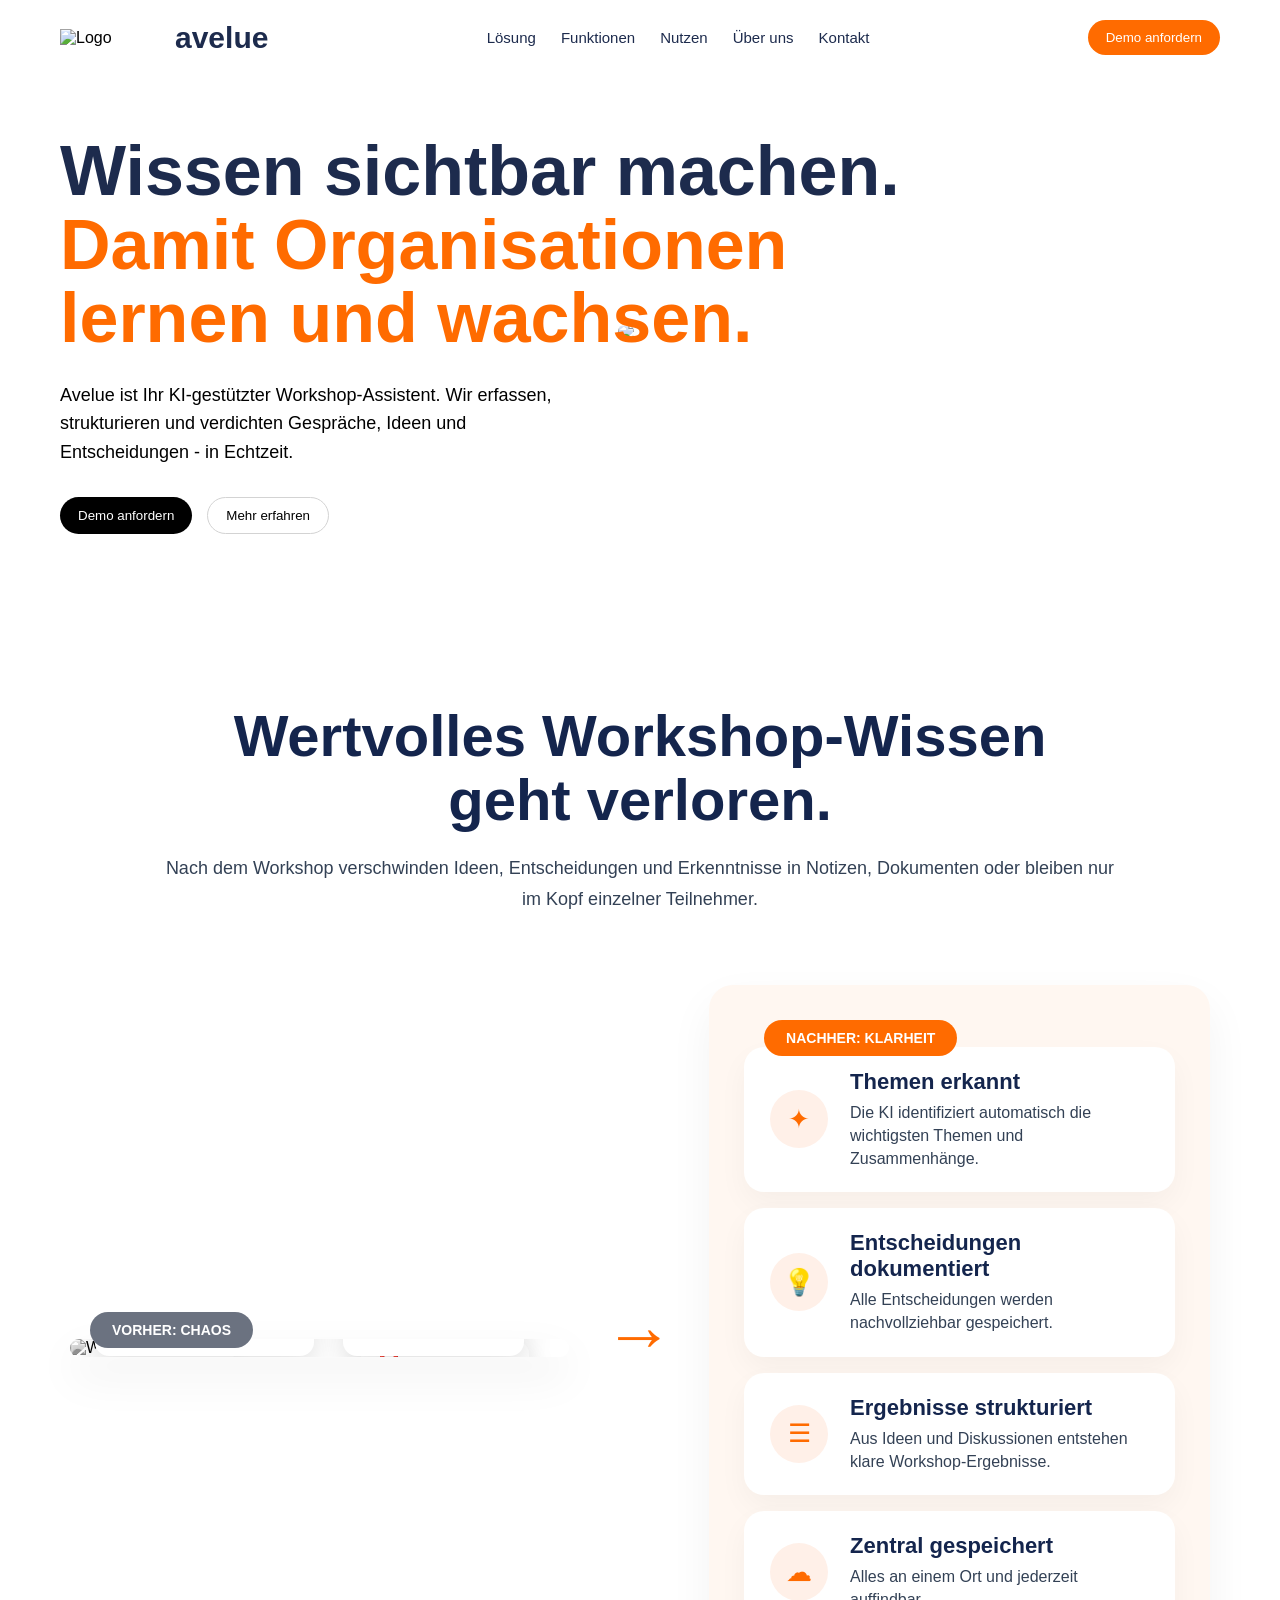
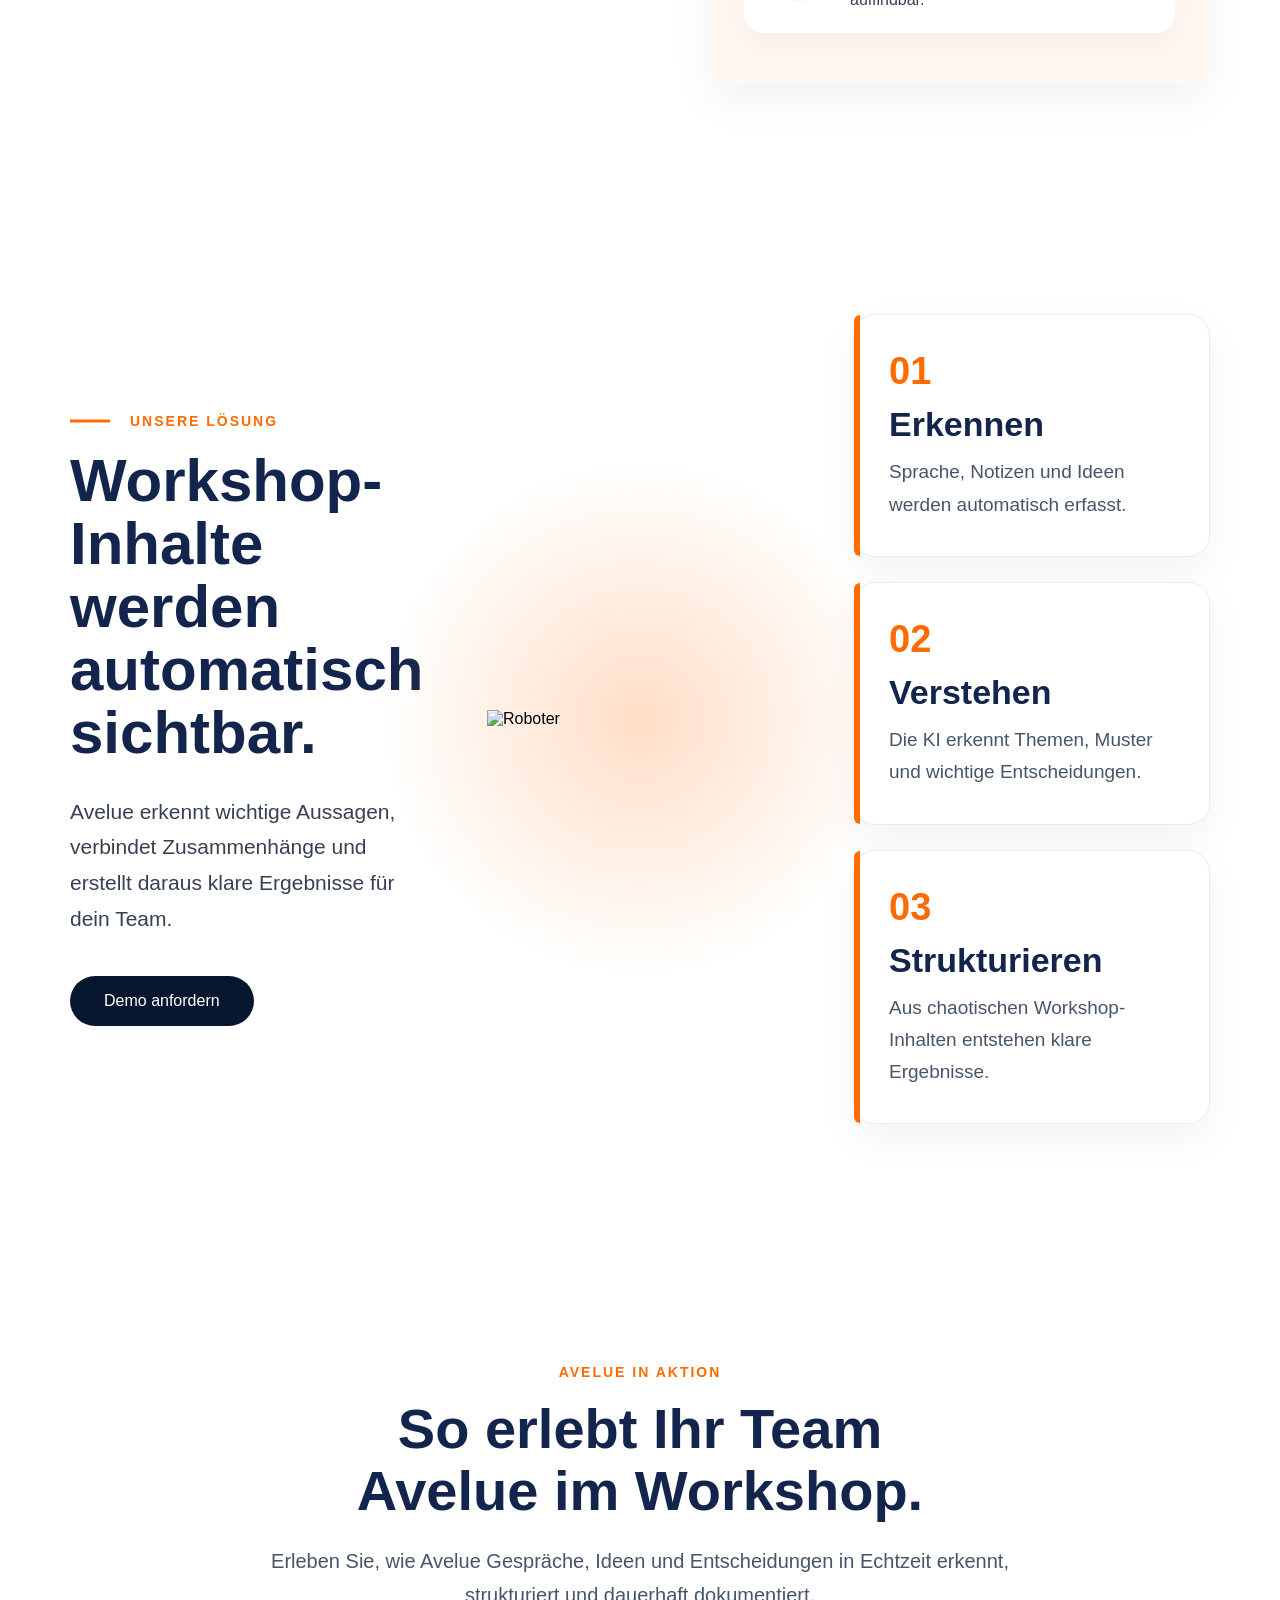
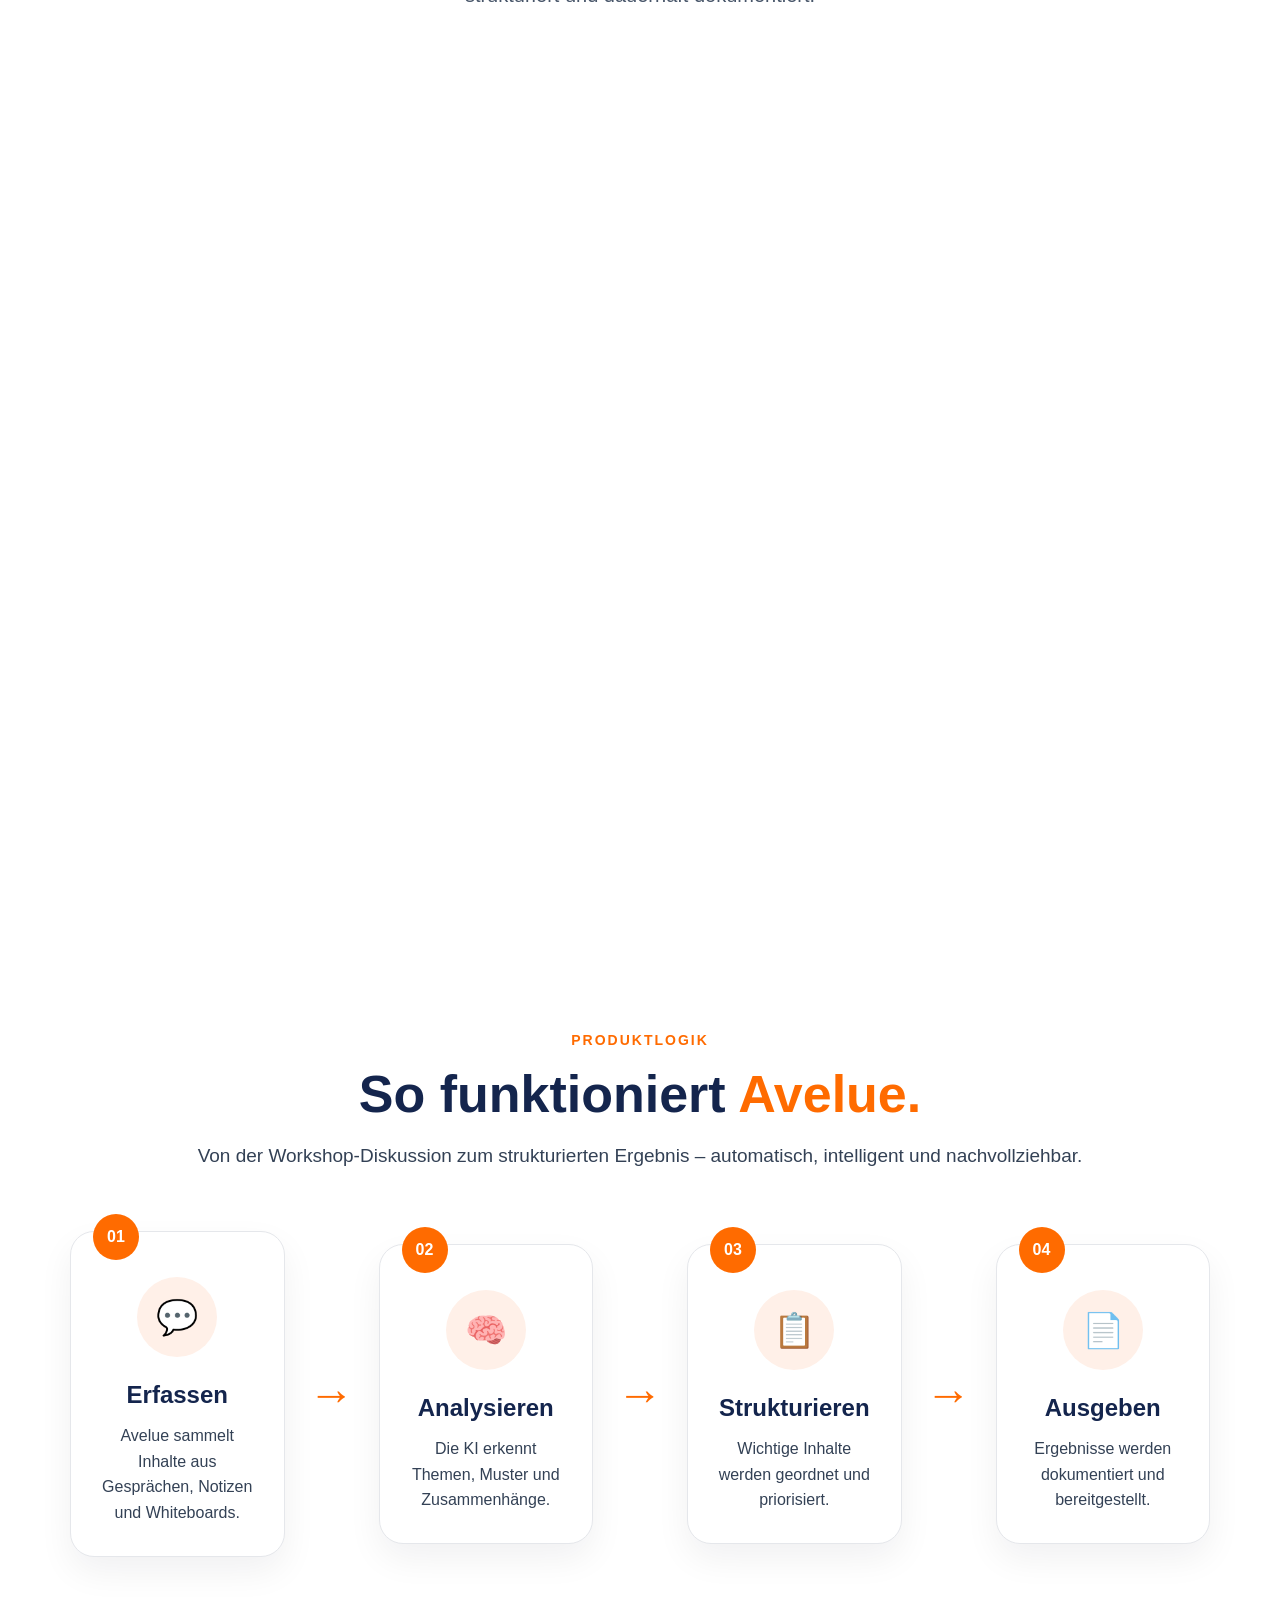
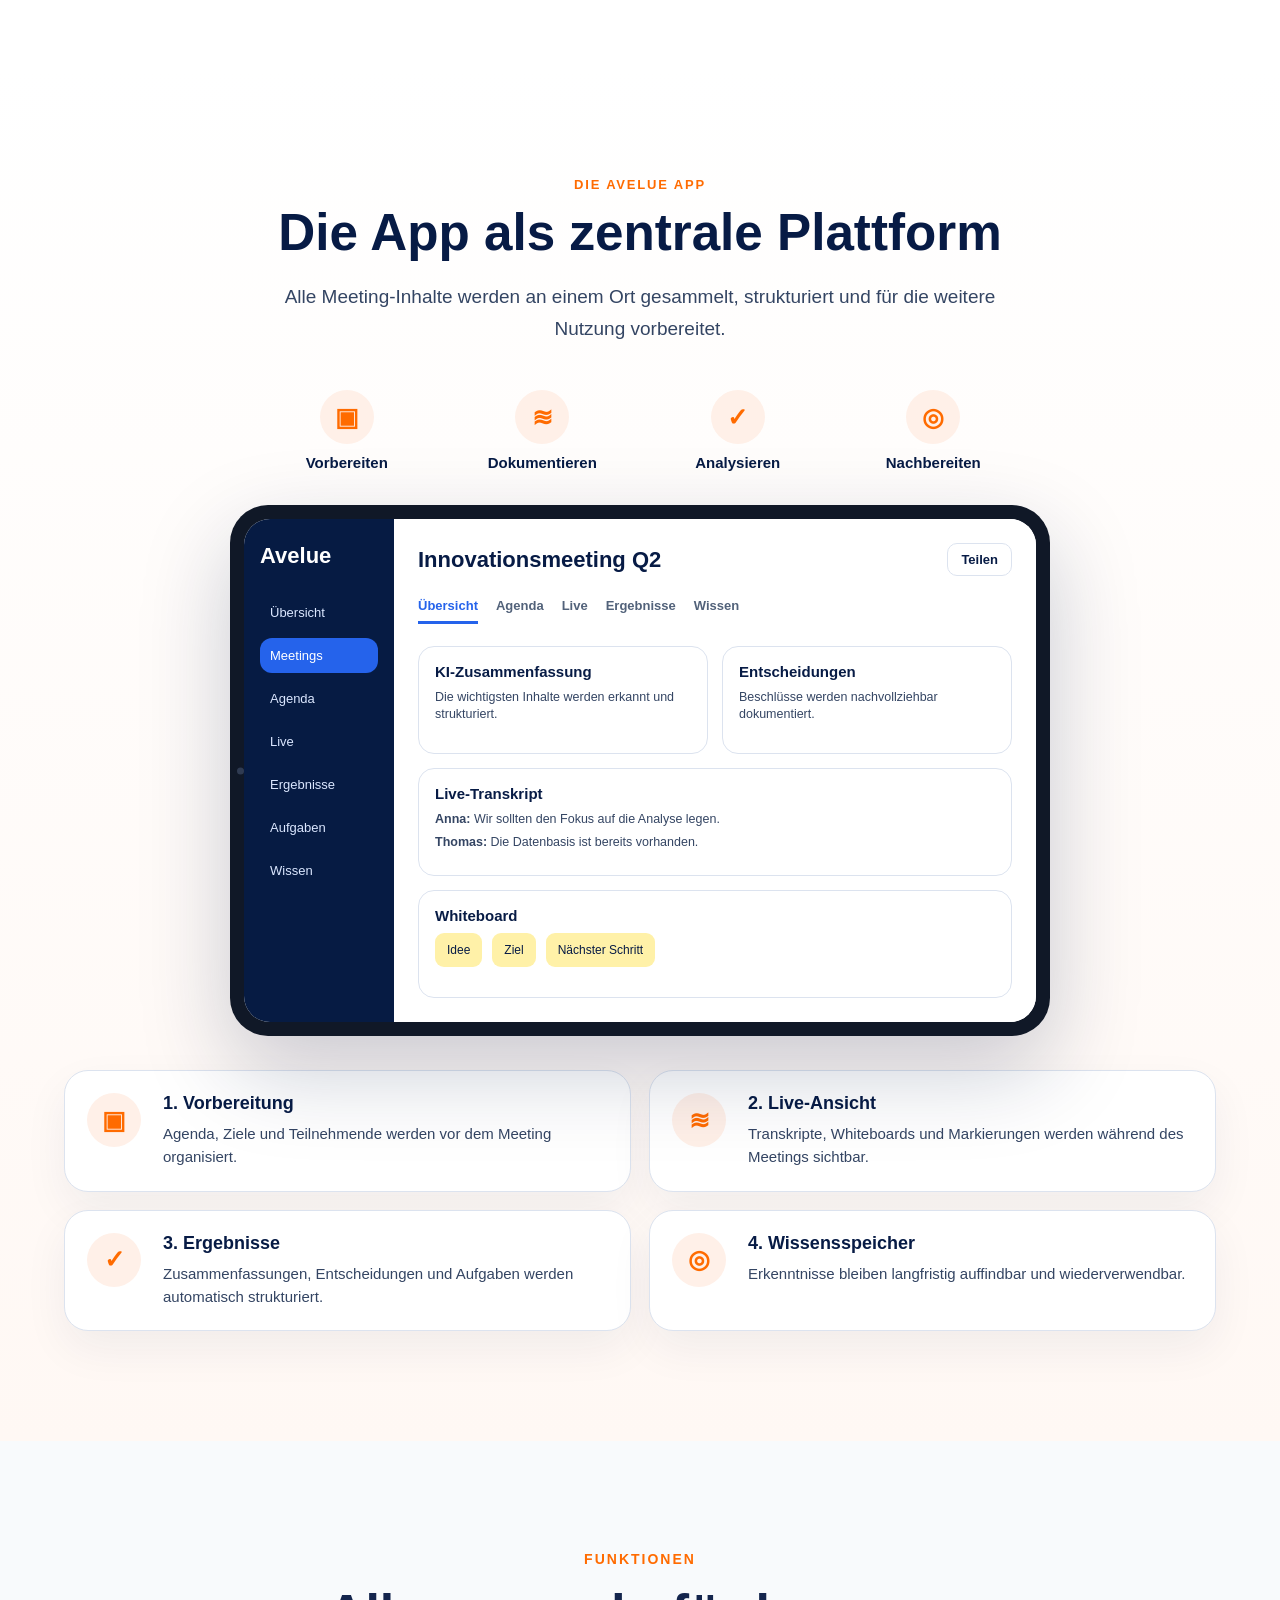
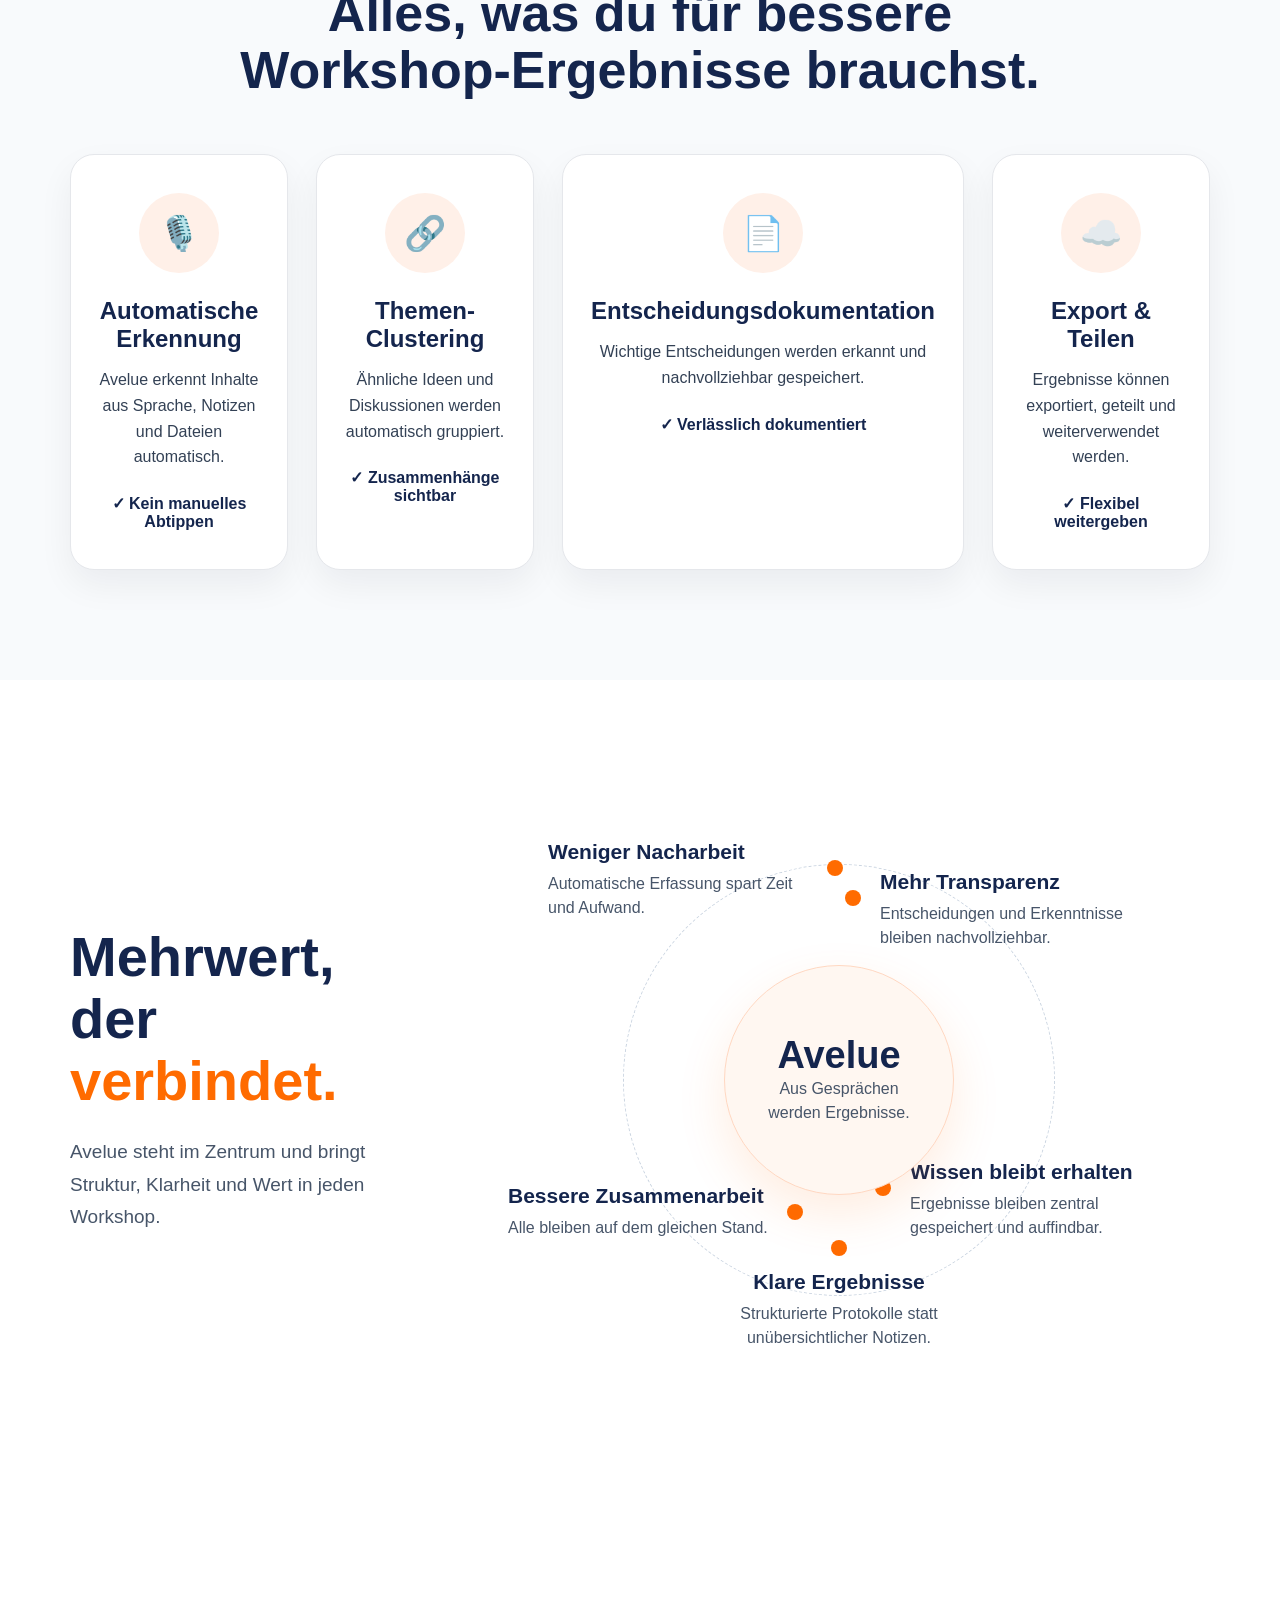
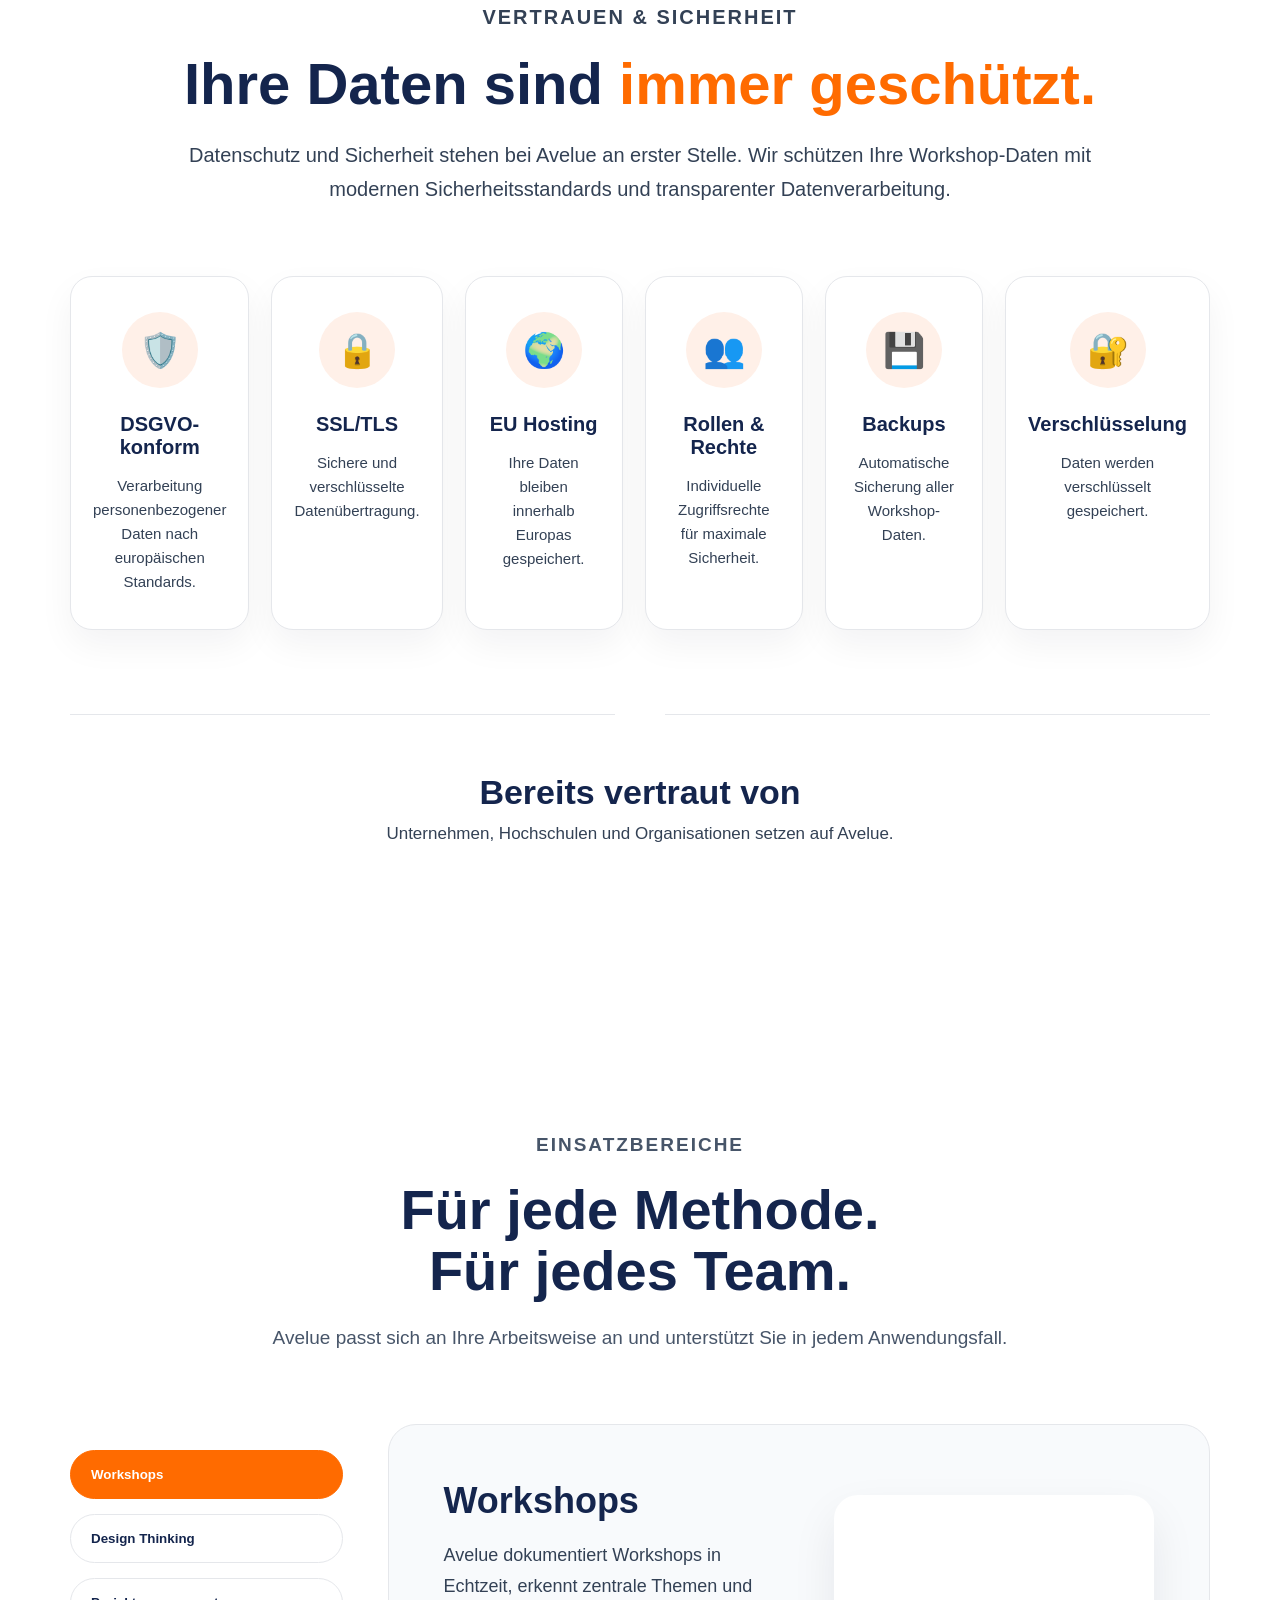
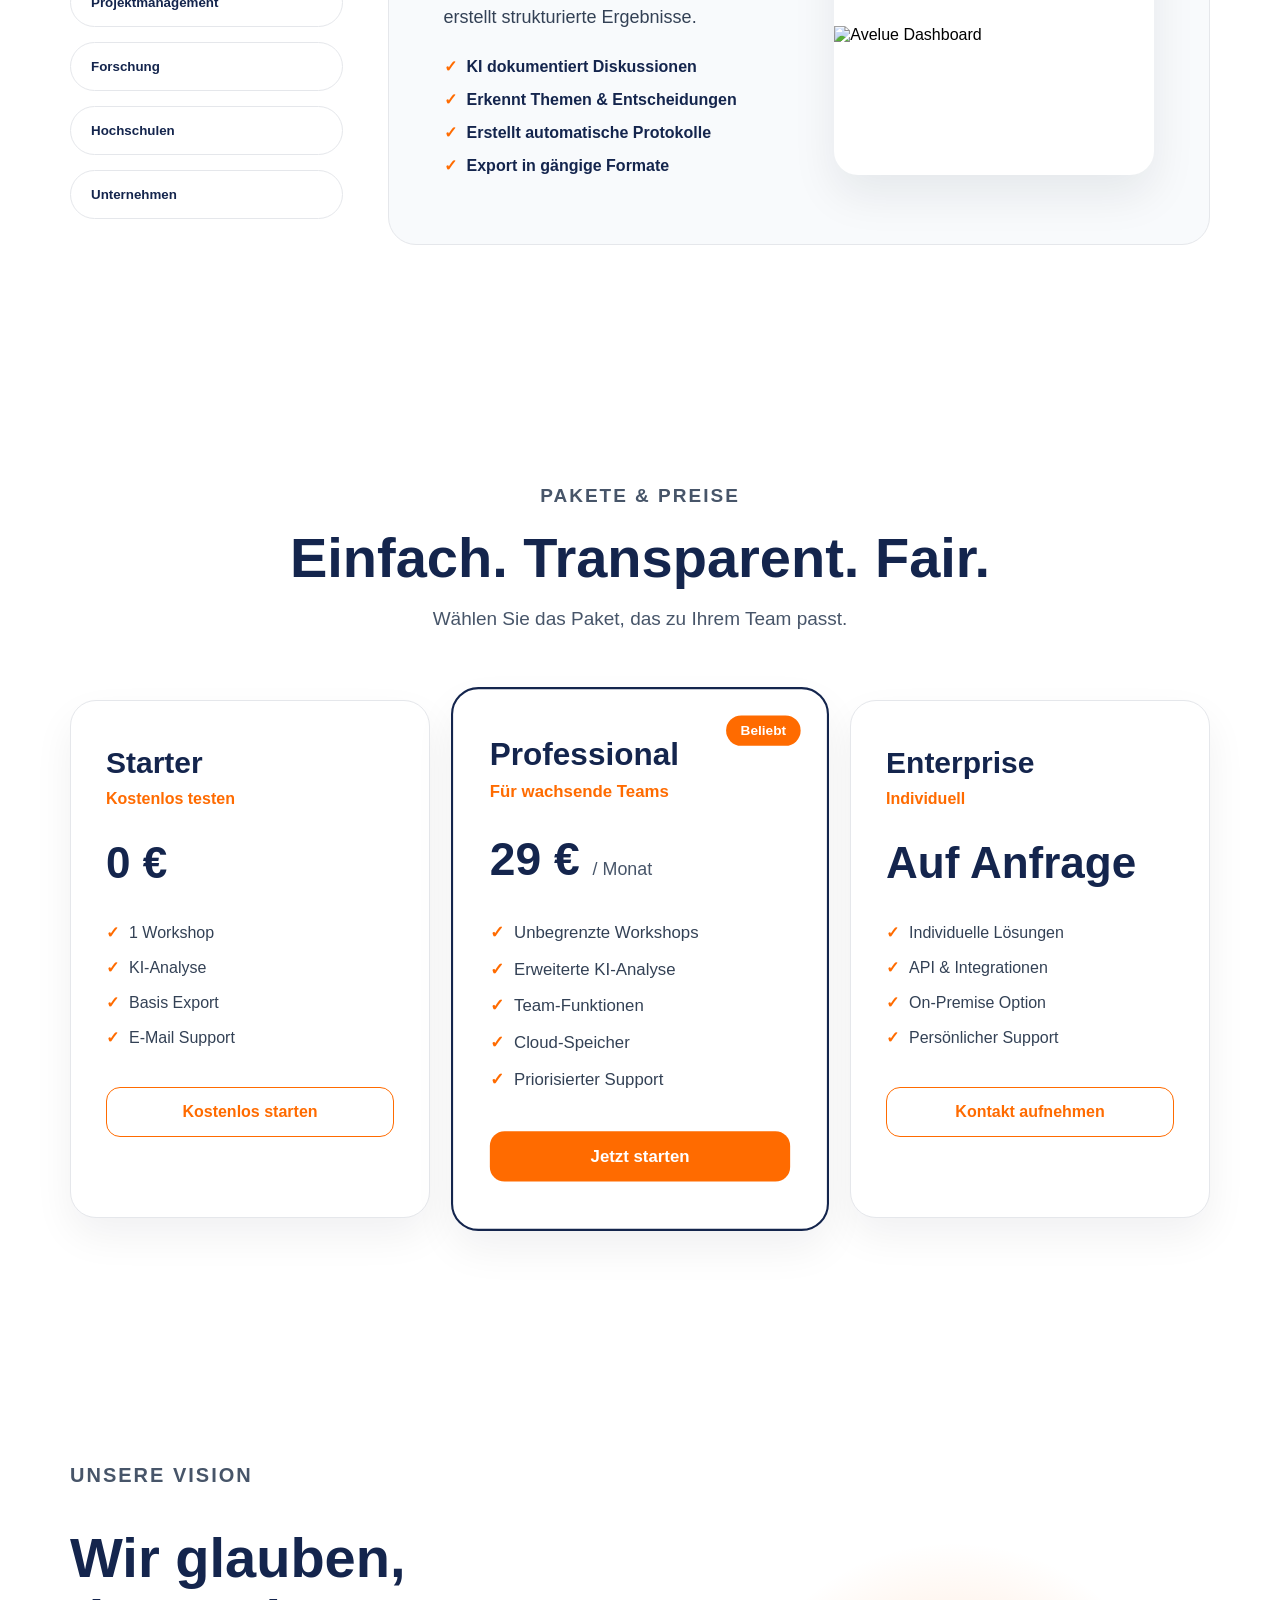
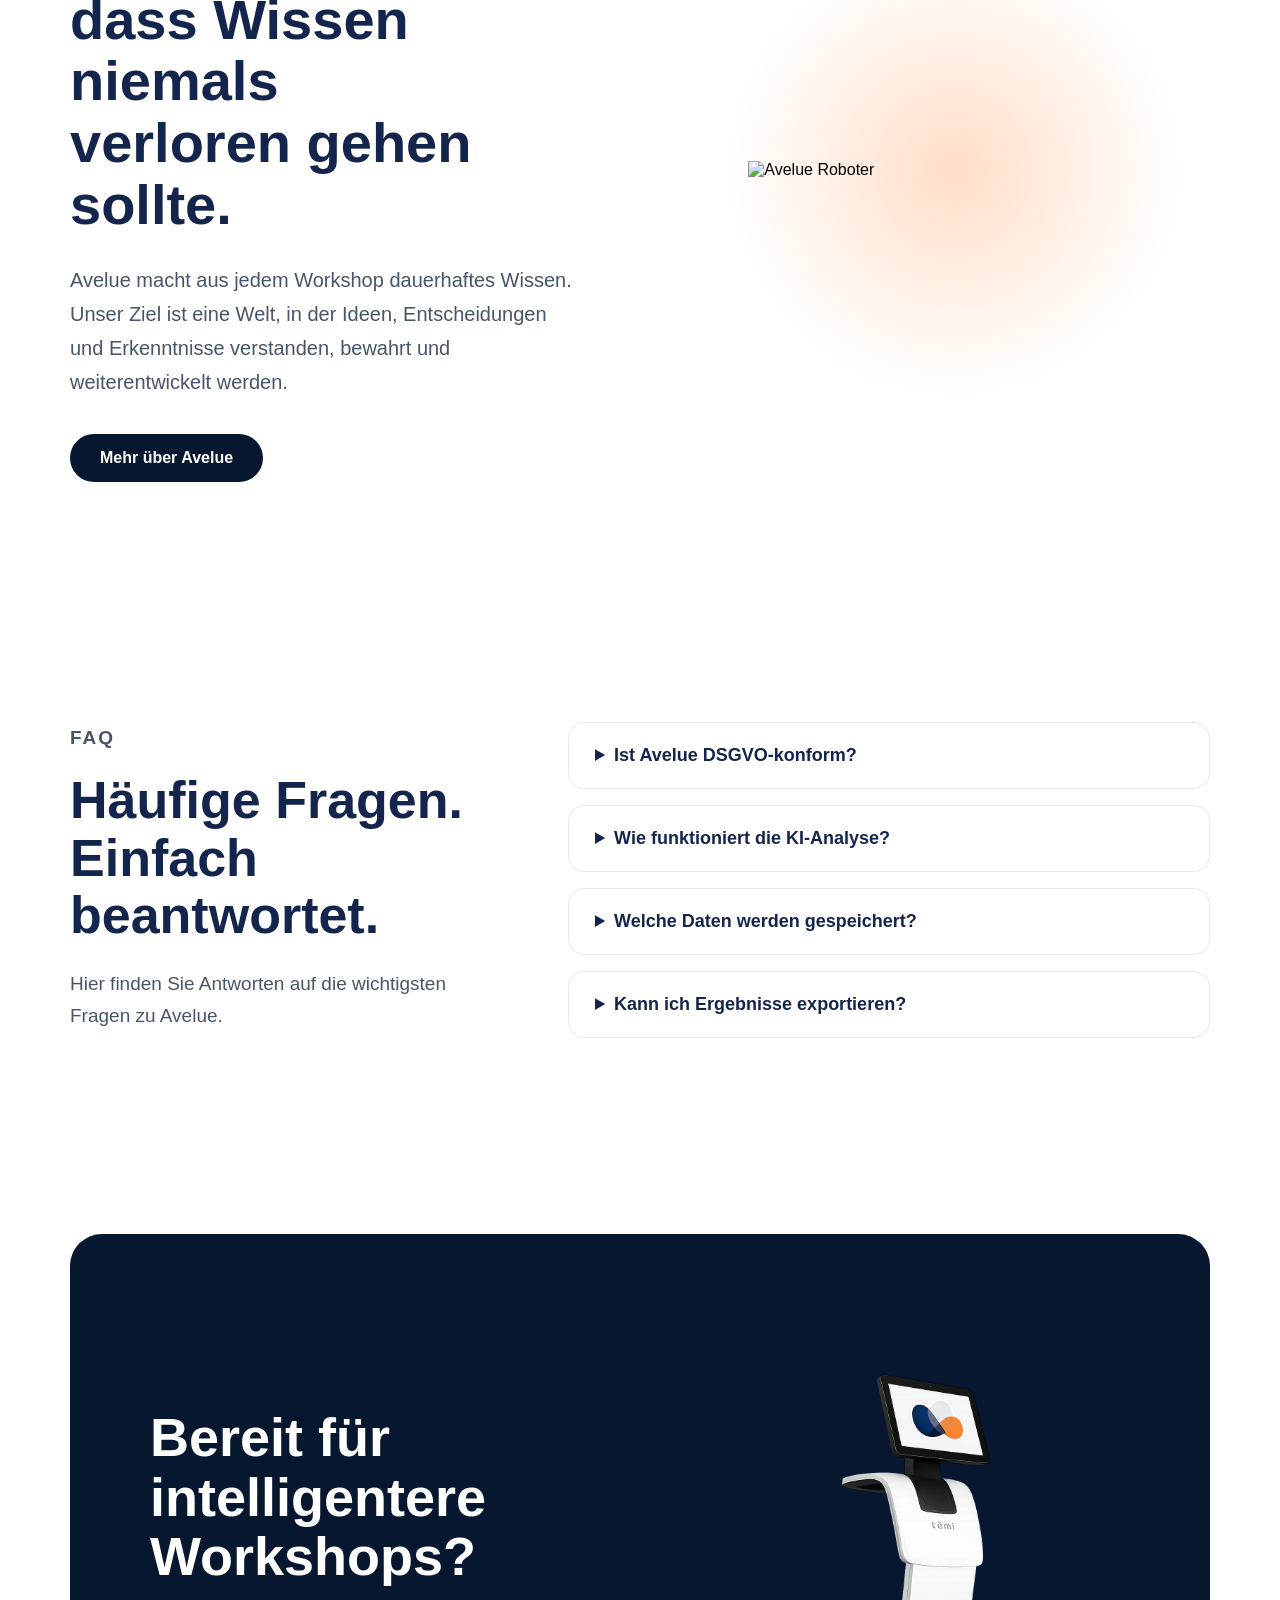
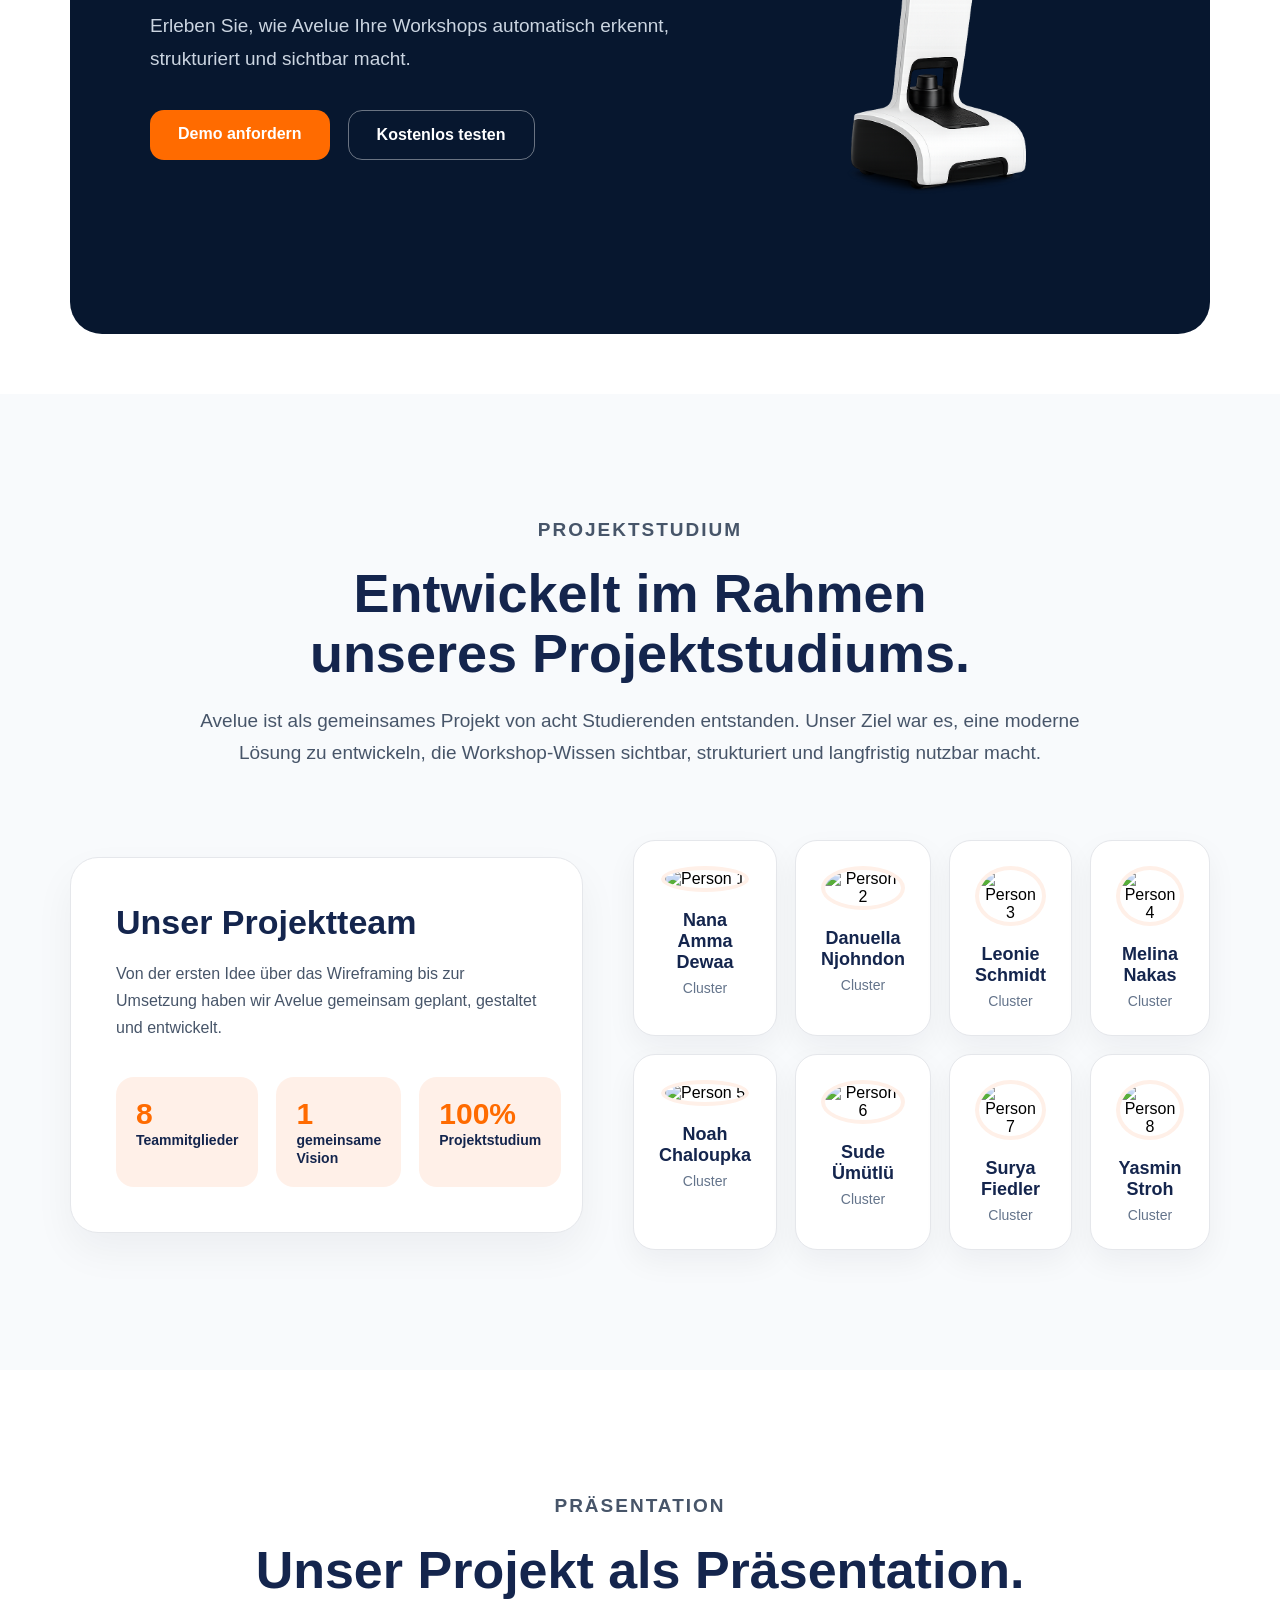
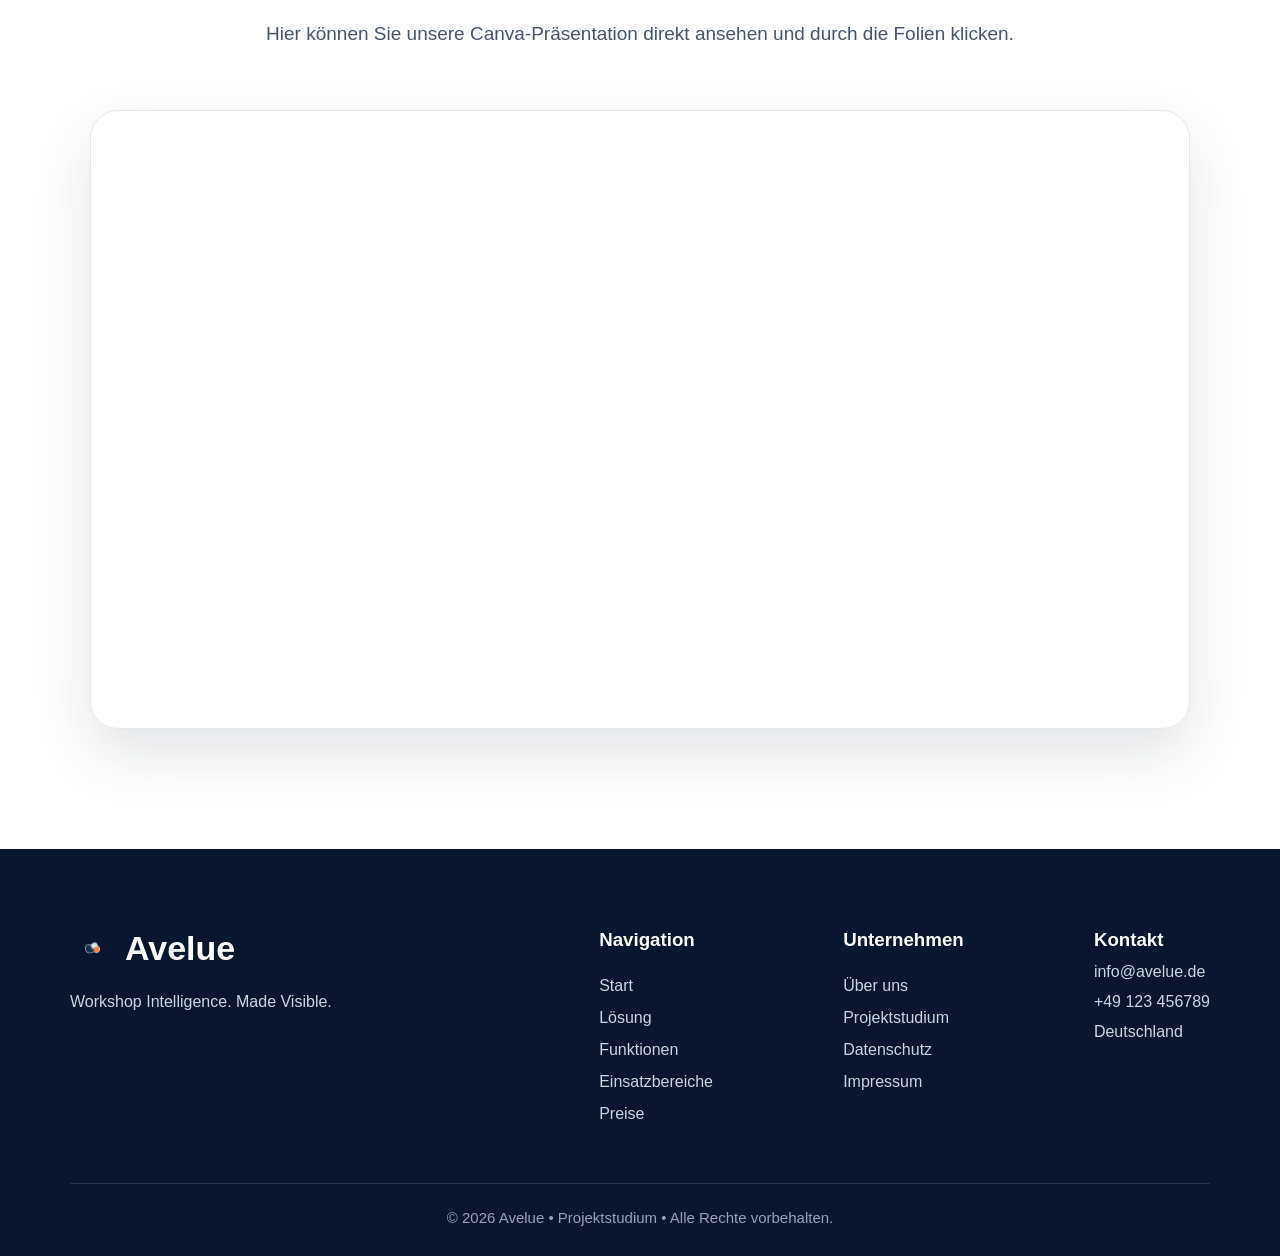
==== commit 0cc32473: "Animationen Testdatei" ====
--- a/index-TEST.html
+++ b/index-TEST.html
@@ -6,6 +6,7 @@
     <title>Landingpage</title>
 
     <link rel="stylesheet" href="style.css">
+    <link rel="stylesheet" href="https://unpkg.com/aos@2.3.4/dist/aos.css">
 </head>
 <body>
 
@@ -48,7 +49,7 @@
     </div>
 
     <div class="hero-image">
-        <img src="Bilder/workshop.png"Workshop">
+        <img src="Bilder/workshop.png"Workshop>
     </div>
 
 </section>
@@ -56,7 +57,7 @@
 
 <section class="problem">
 
-    <div class="problem-header">
+    <div class="problem-header" data-aos="fade-up" data-aos-delay="100">
 
 
 
@@ -73,7 +74,7 @@
 
     </div>
 
-    <div class="problem-wrapper">
+    <div class="problem-wrapper" data-aos="fade-up">
 
         <!-- Vorher -->
 
@@ -212,7 +213,7 @@
 
 </section>
 
-<section class="solution">
+<section class="solution" data-aos="fade-up">
 
     <div class="solution-left">
 
@@ -247,19 +248,19 @@
 
     <div class="solution-right">
 
-        <div class="feature-card">
+        <div class="feature-card" data-aos="fade-left" data-aos-delay="100">
             <span>01</span>
             <h3>Erkennen</h3>
             <p>Sprache, Notizen und Ideen werden automatisch erfasst.</p>
         </div>
 
-        <div class="feature-card">
+        <div class="feature-card" data-aos="fade-left" data-aos-delay="250">
             <span>02</span>
             <h3>Verstehen</h3>
             <p>Die KI erkennt Themen, Muster und wichtige Entscheidungen.</p>
         </div>
 
-        <div class="feature-card">
+        <div class="feature-card" data-aos="fade-left" data-aos-delay="400">
             <span>03</span>
             <h3>Strukturieren</h3>
             <p>Aus chaotischen Workshop-Inhalten entstehen klare Ergebnisse.</p>
@@ -270,7 +271,7 @@
 </section>
 
 
-<section class="video-showcase">
+<section class="video-showcase" data-aos="fade" data-aos-delay="100">
 
     <div class="video-header">
 
@@ -308,7 +309,7 @@
 </section>
 
 
-<section class="product-logic">
+<section class="product-logic" data-aos="fade-up" data-aos-delay="100">
     <p class="section-tag">PRODUKTLOGIK</p>
 
     <h2>So funktioniert <span>Avelue.</span></h2>
@@ -356,7 +357,7 @@
 </section>
 
 
-<section class="app-showcase">
+<section class="app-showcase" data-aos="fade-up" data-aos-delay="100">
   <div class="app-showcase__content">
 
     <div class="app-showcase__text">
@@ -486,7 +487,7 @@
   </div>
 </section>
     
-<section class="features-section">
+<section class="features-section" data-aos="fade-up">
     <p class="section-tag">FUNKTIONEN</p>
 
     <h2>Alles, was du für bessere<br>Workshop-Ergebnisse brauchst.</h2>
@@ -521,7 +522,8 @@
         </div>
     </div>
 </section>
-<section class="value-hub">
+
+<section class="value-hub" data-aos="fade" data-aos-delay="100">
 
     <div class="value-intro">
         
@@ -1123,6 +1125,21 @@
     </div>
 
 </section>
+
+<script src="https://unpkg.com/aos@2.3.4/dist/aos.js"></script>
+
+<script>
+AOS.init({
+
+    duration: 900,
+    easing: "ease-out",
+    once: true,
+    offset: 120
+
+});
+</script>
+
+
 </body>
 
 <footer>
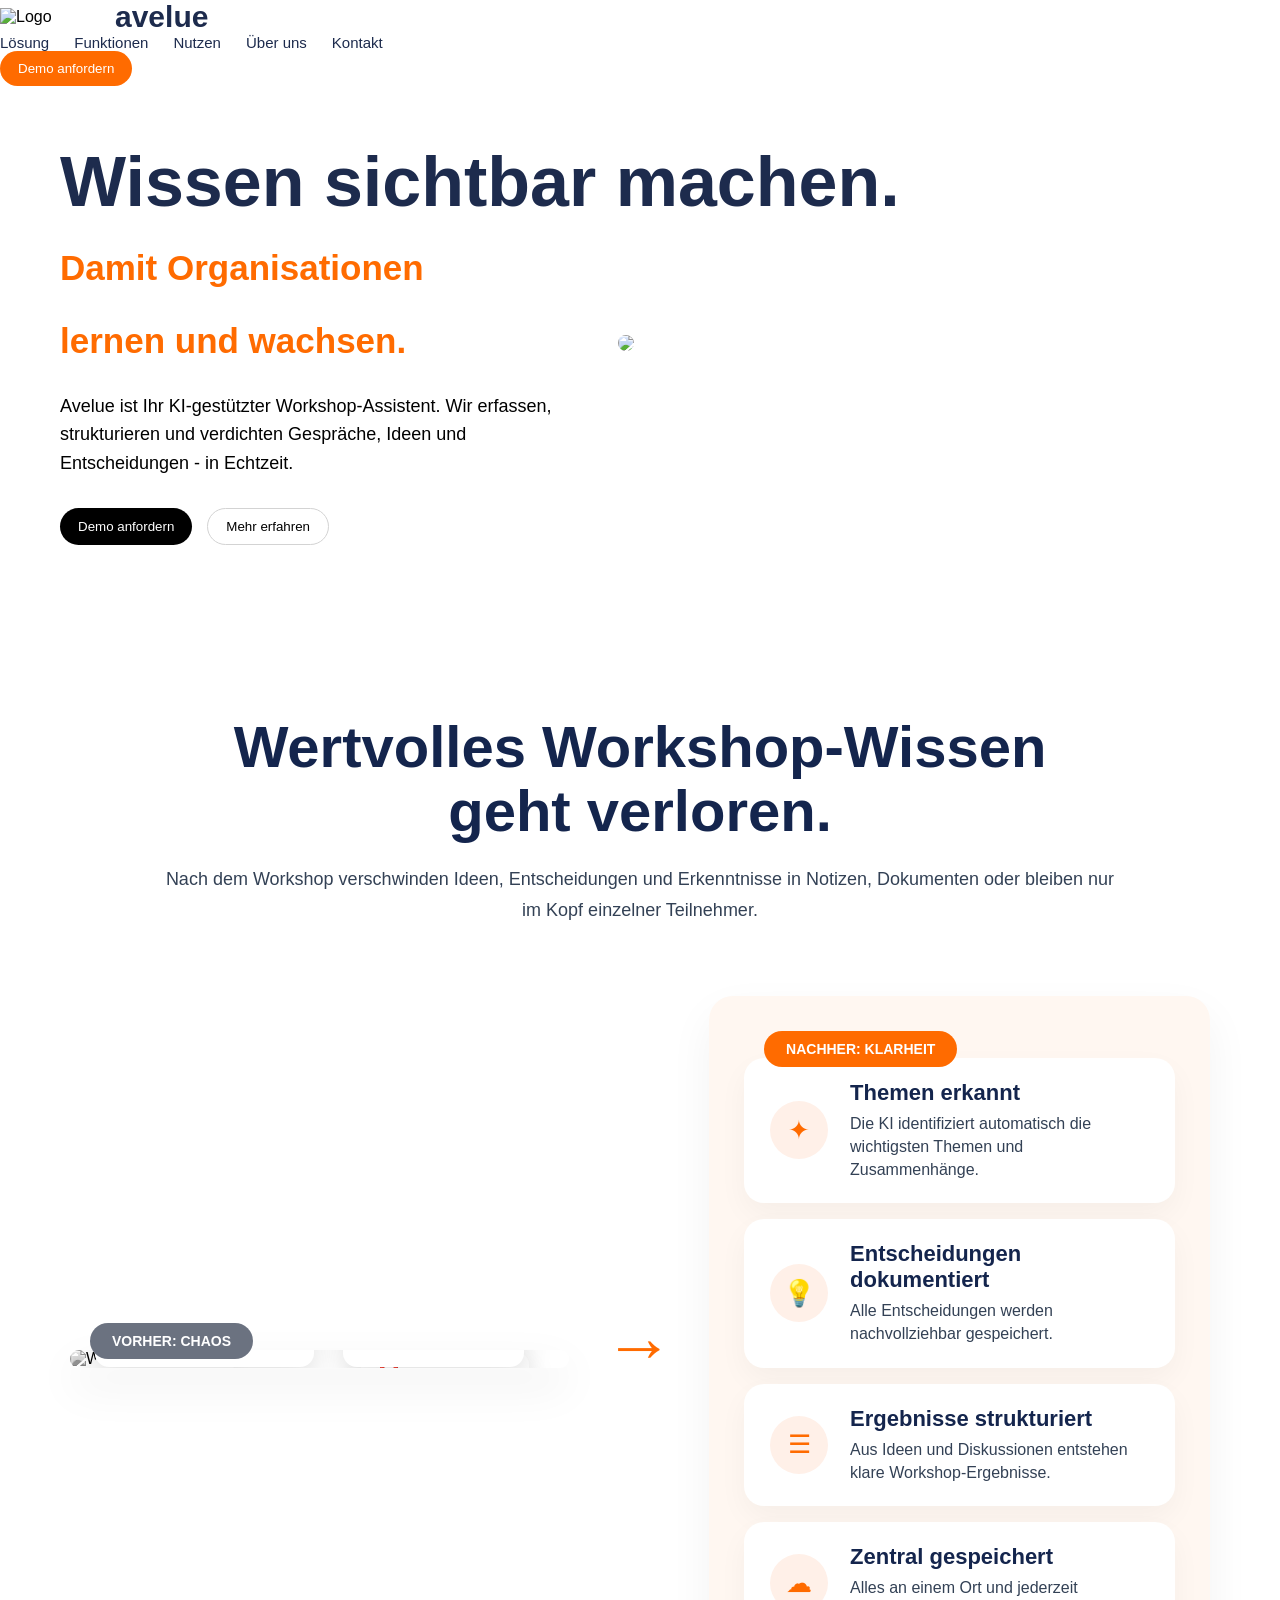
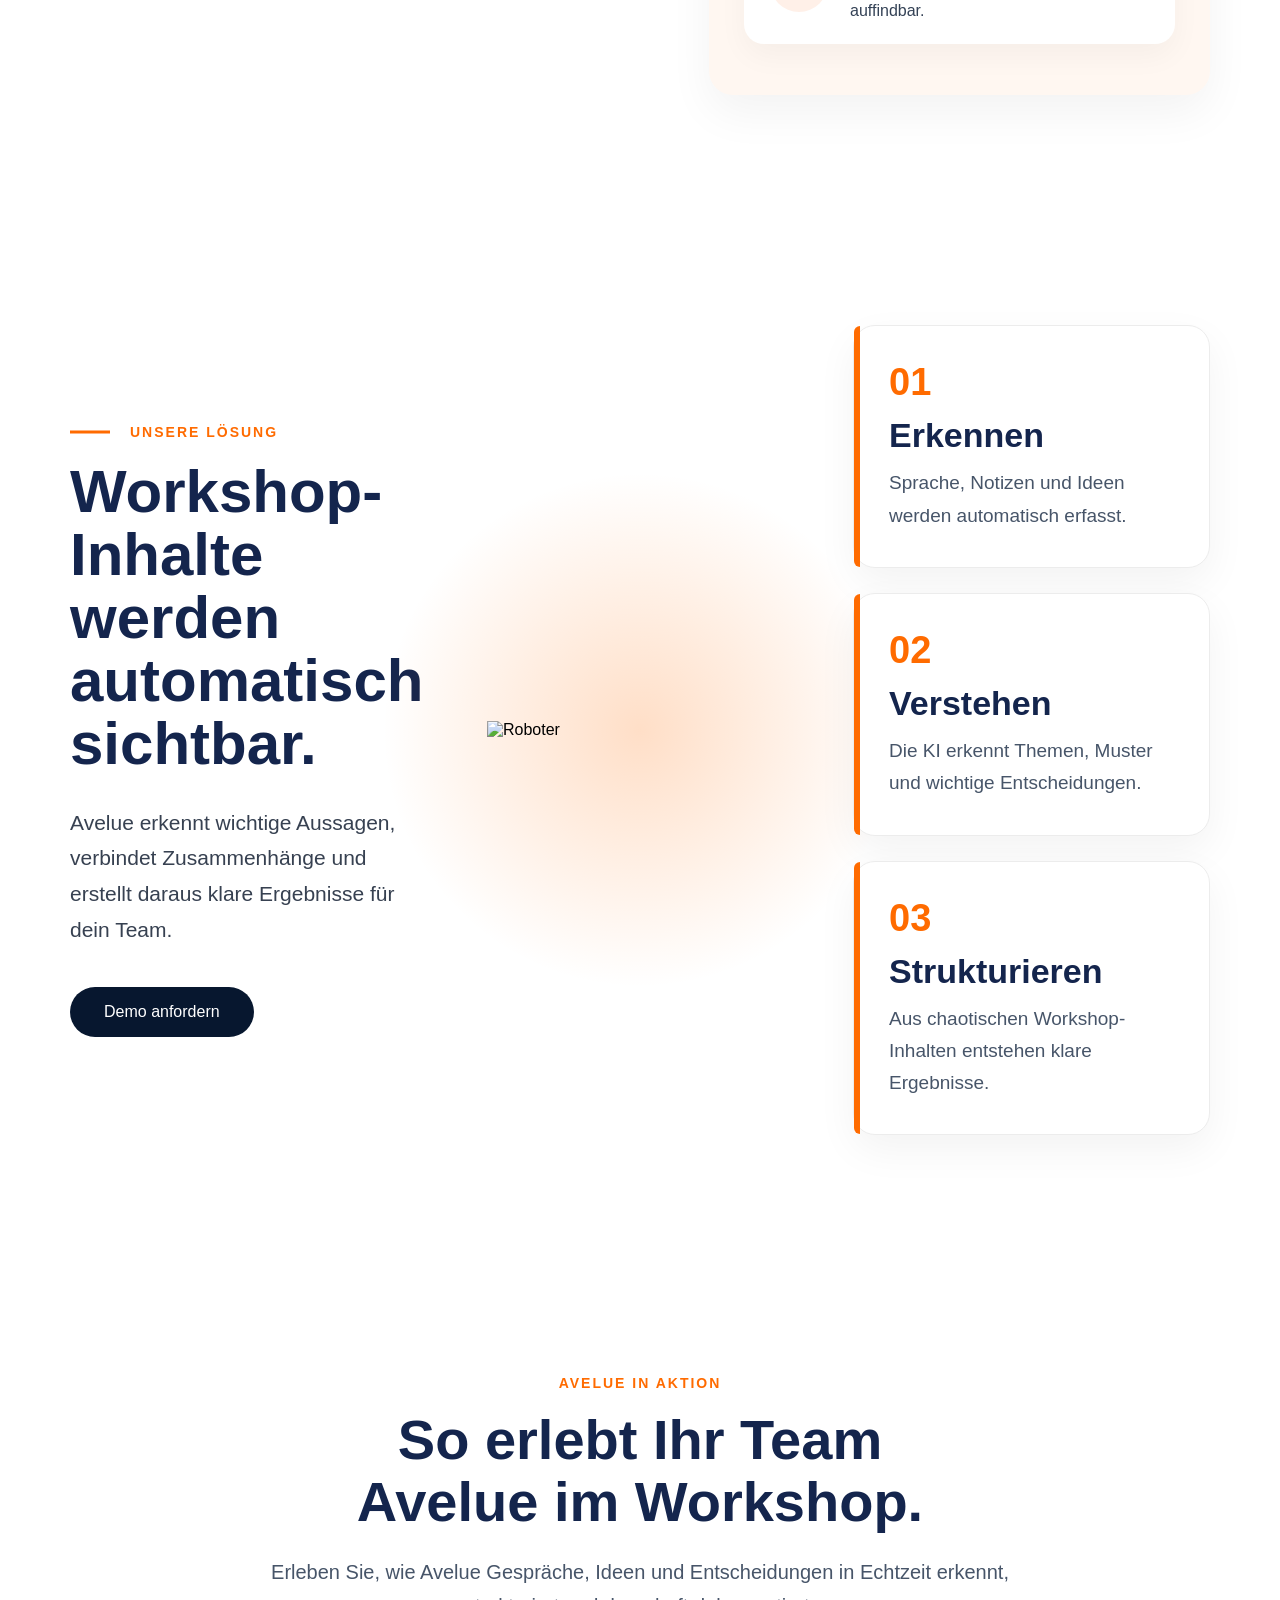
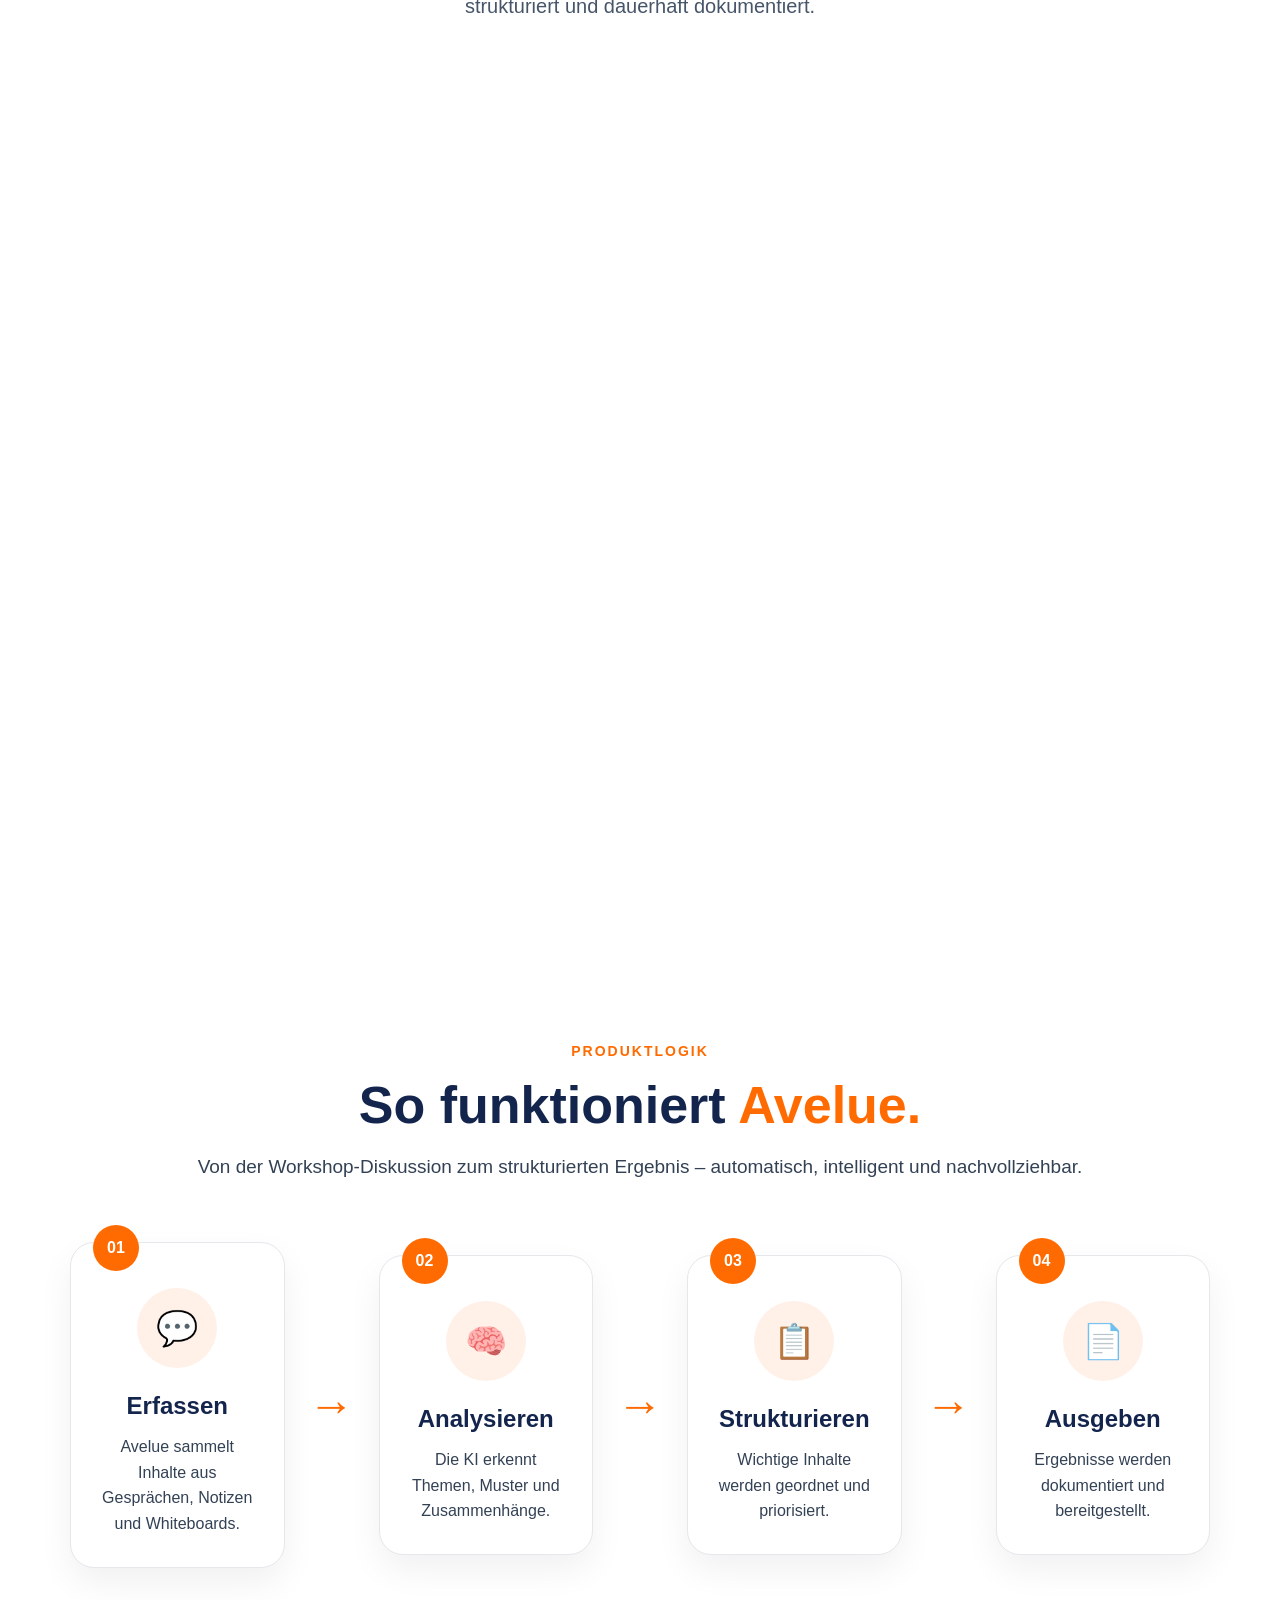
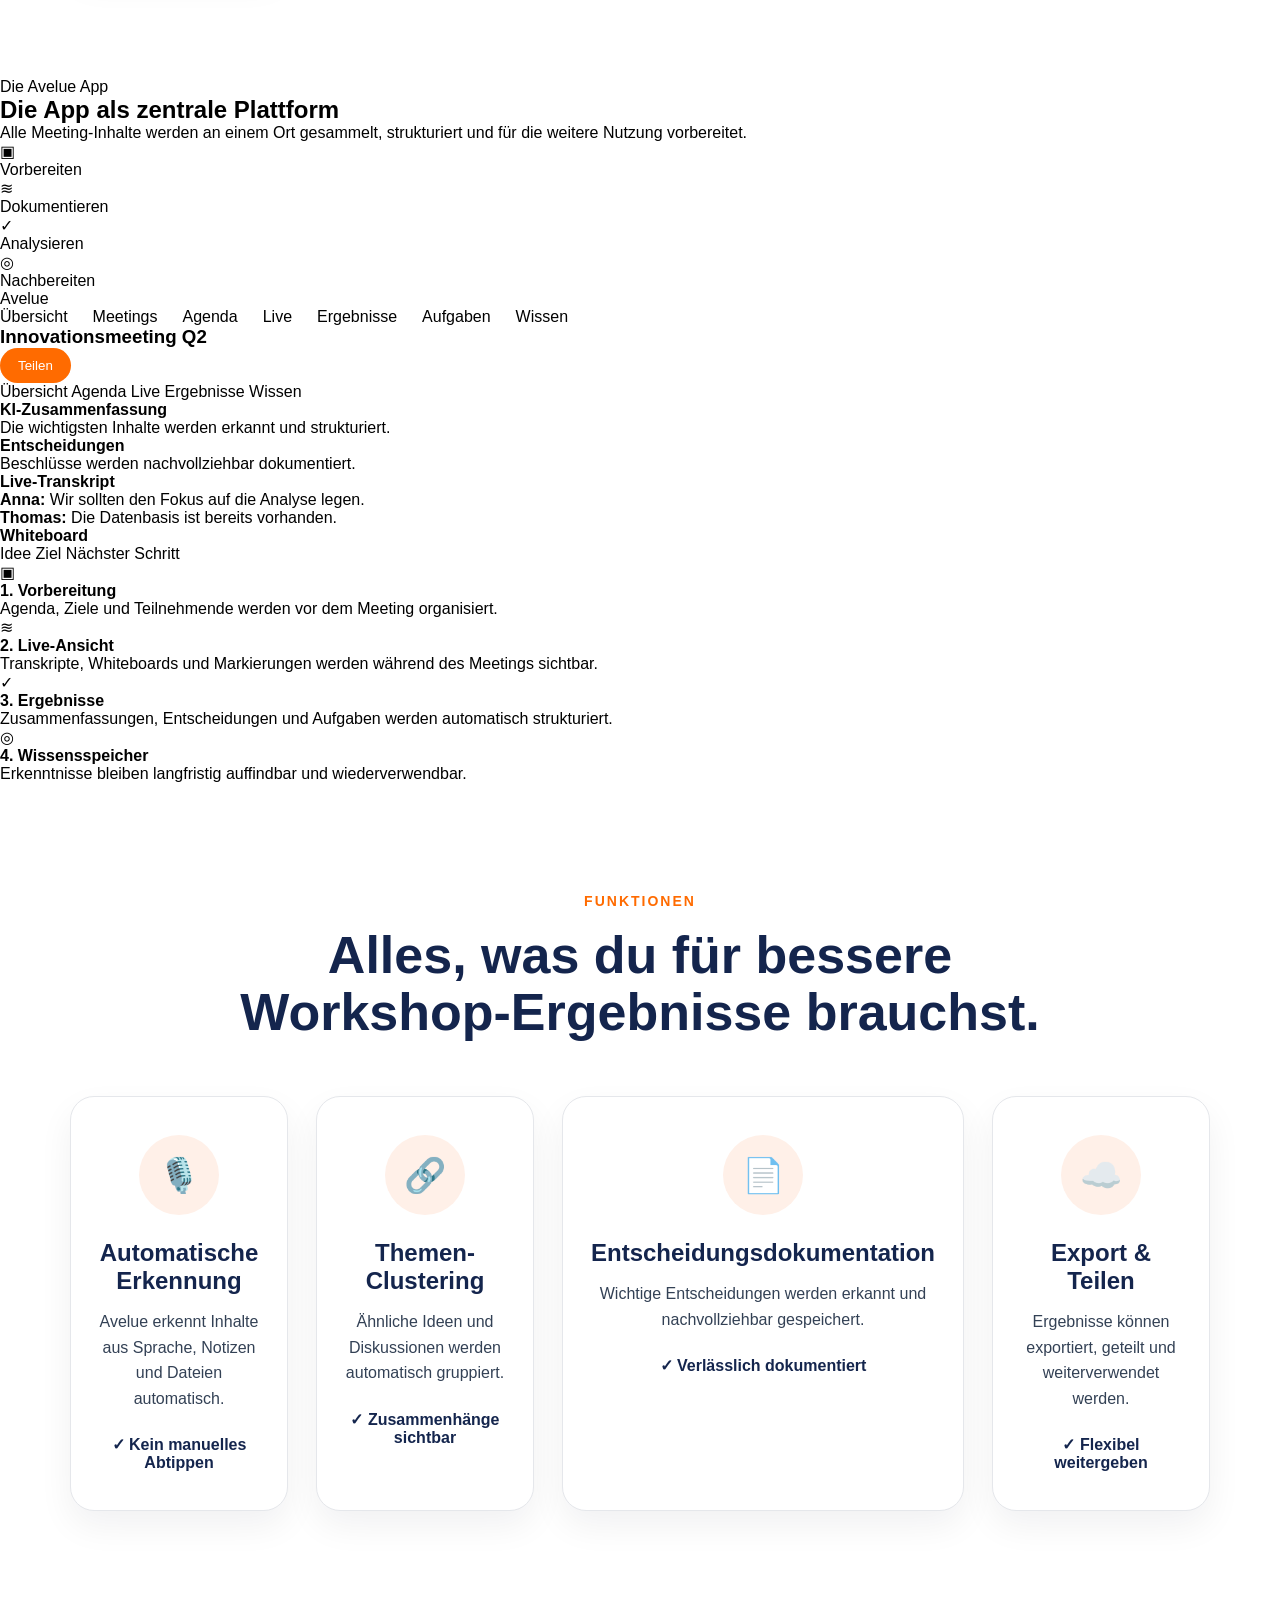
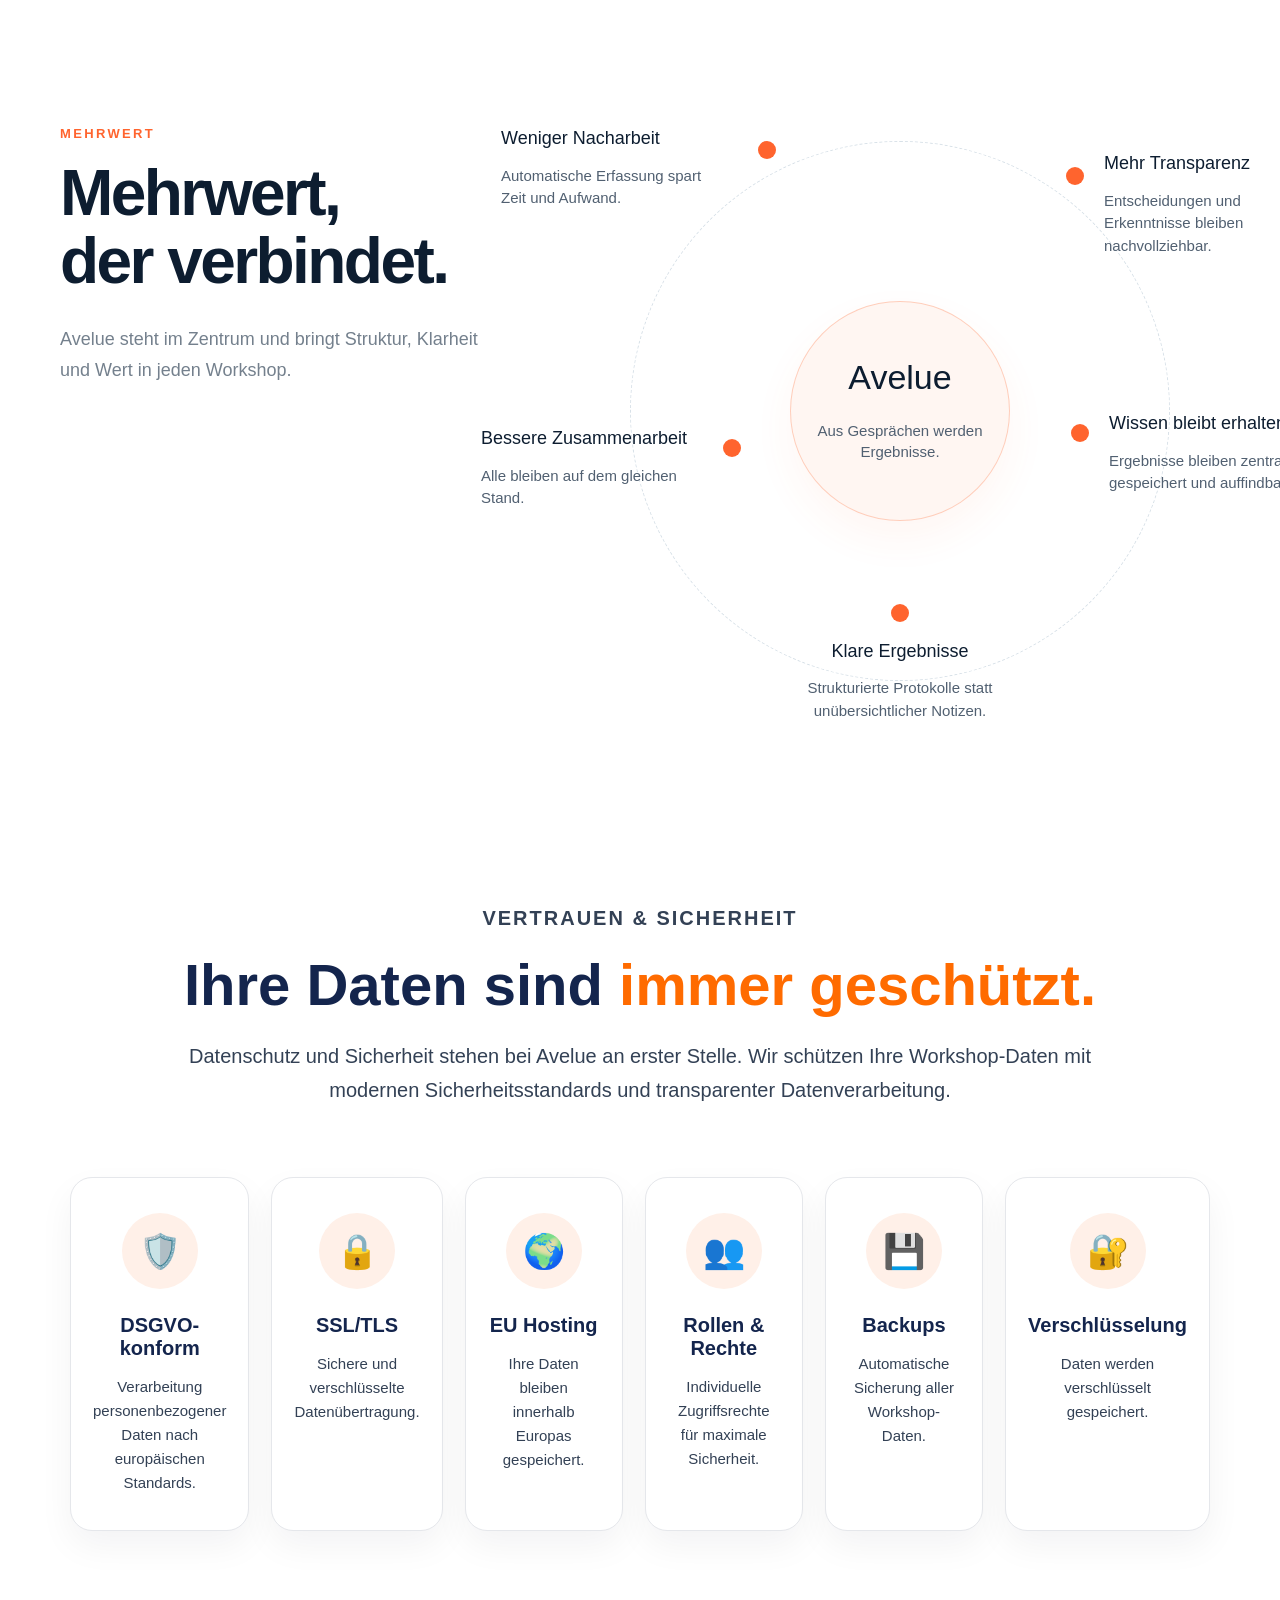
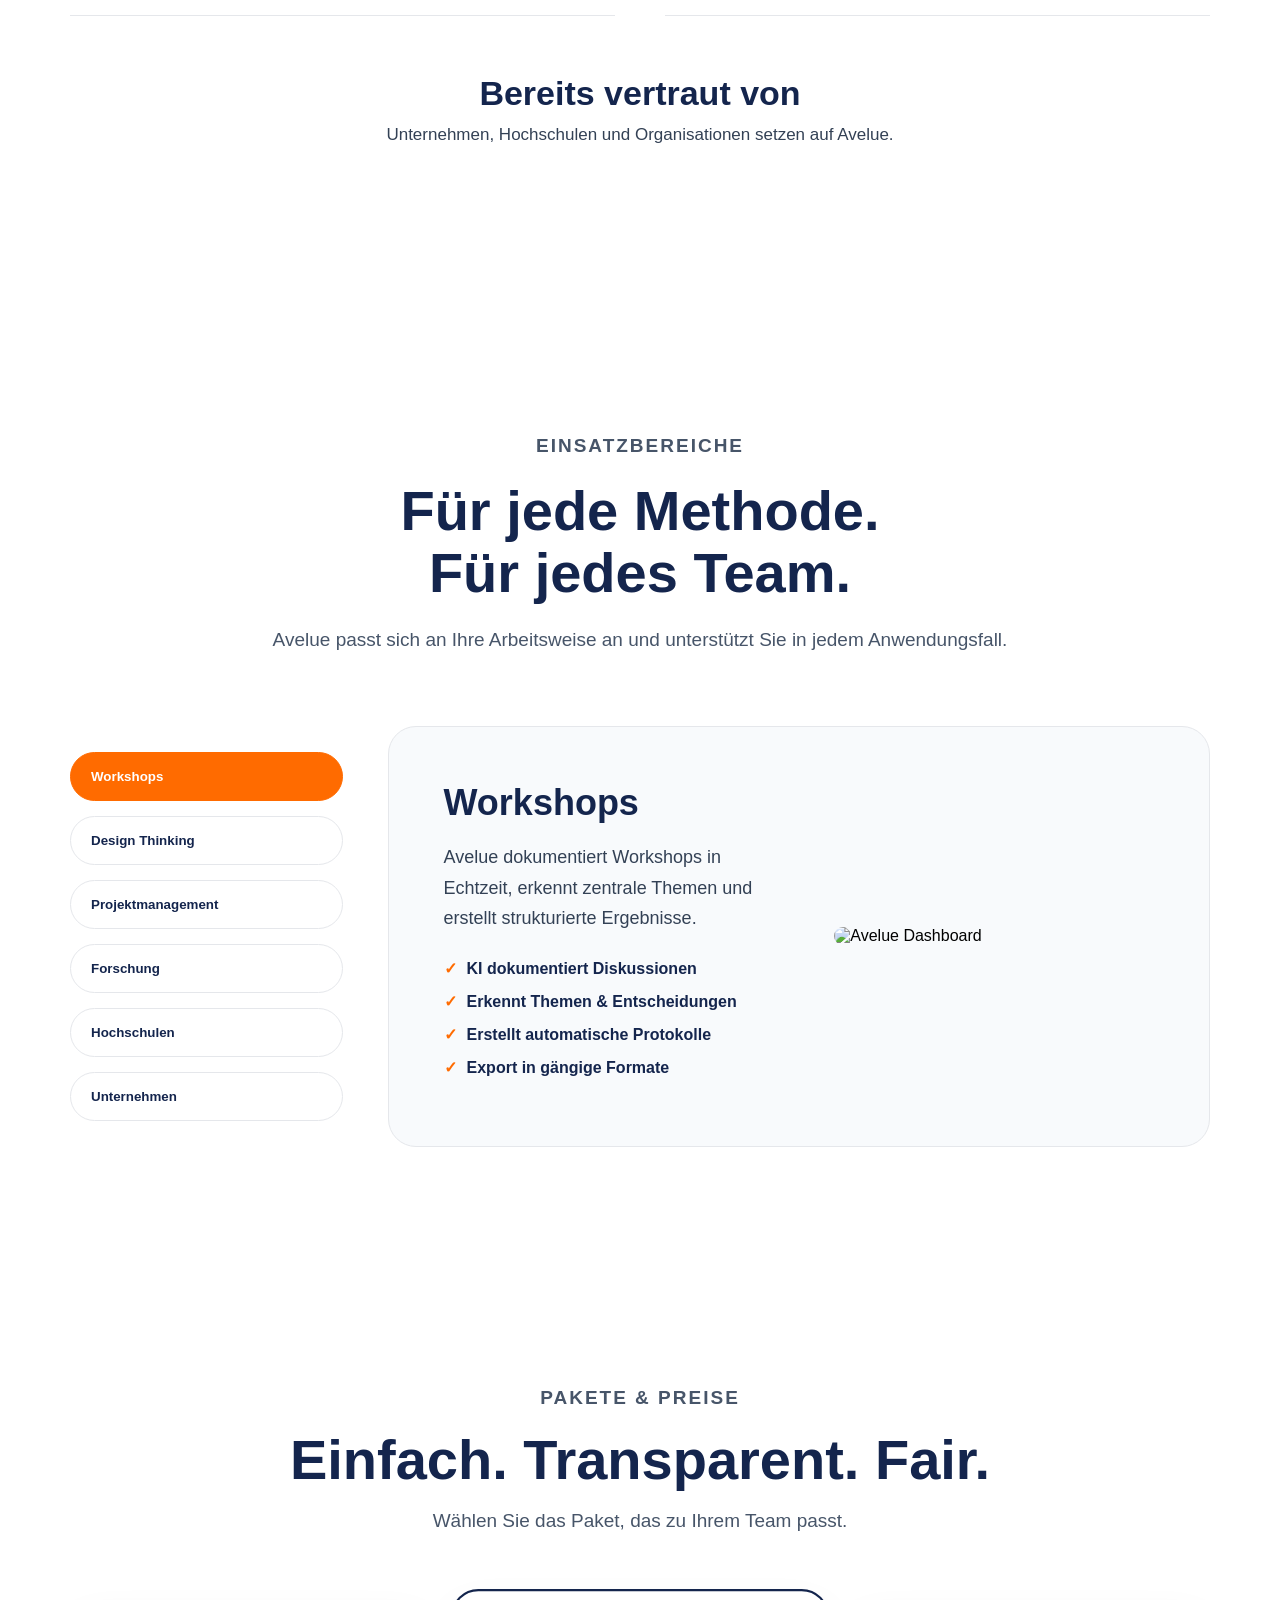
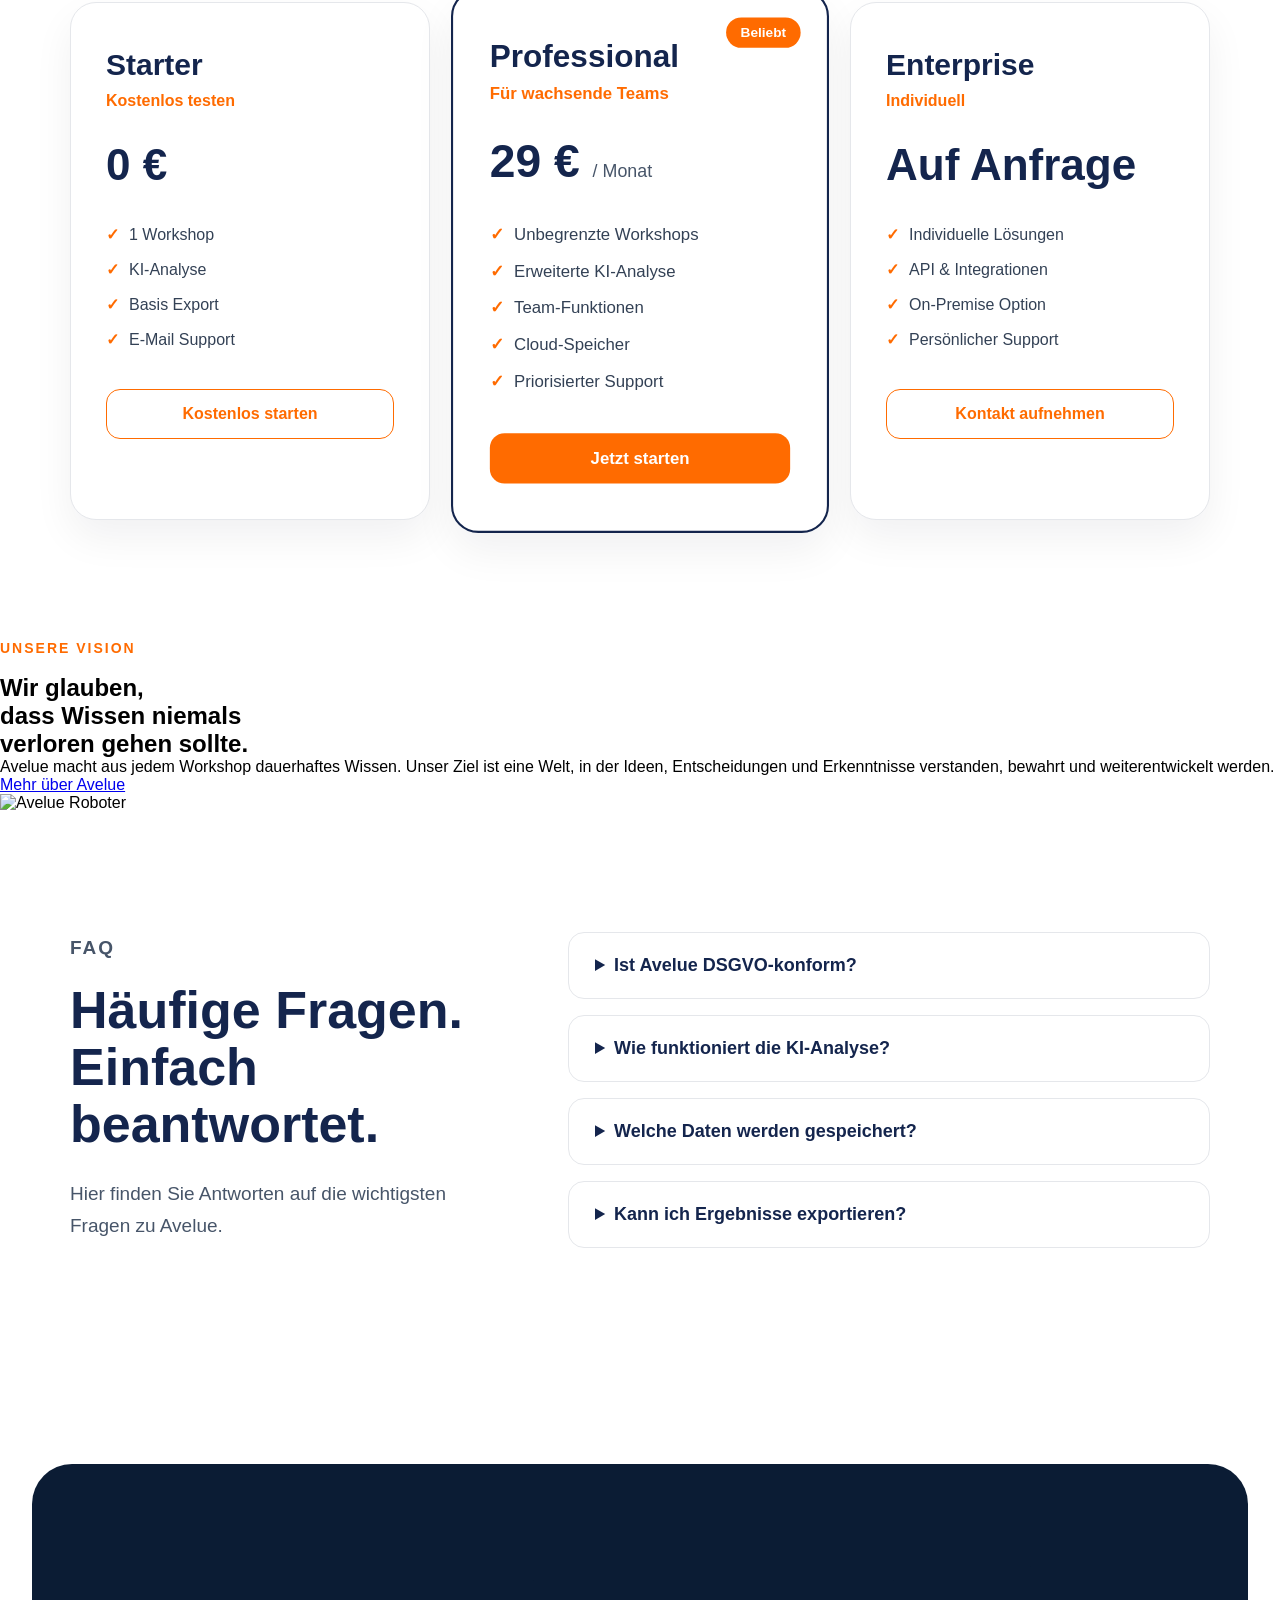
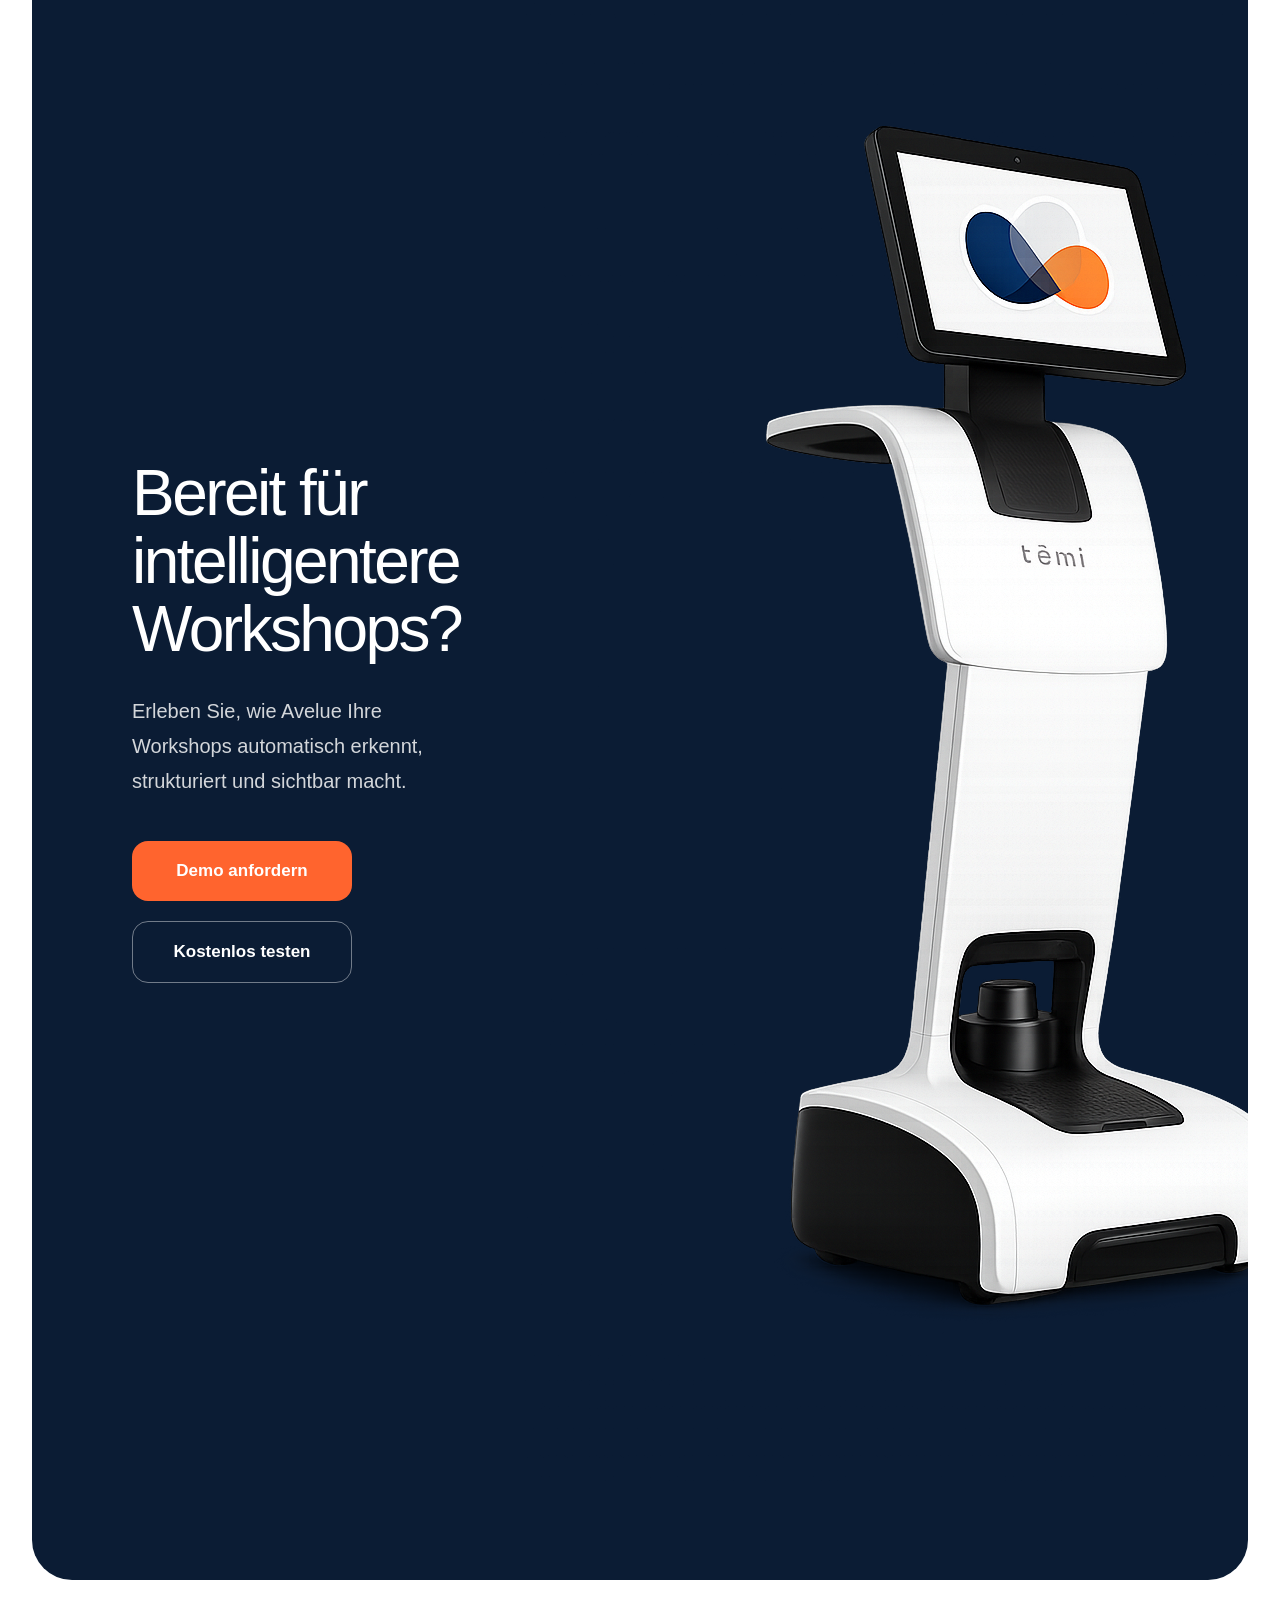
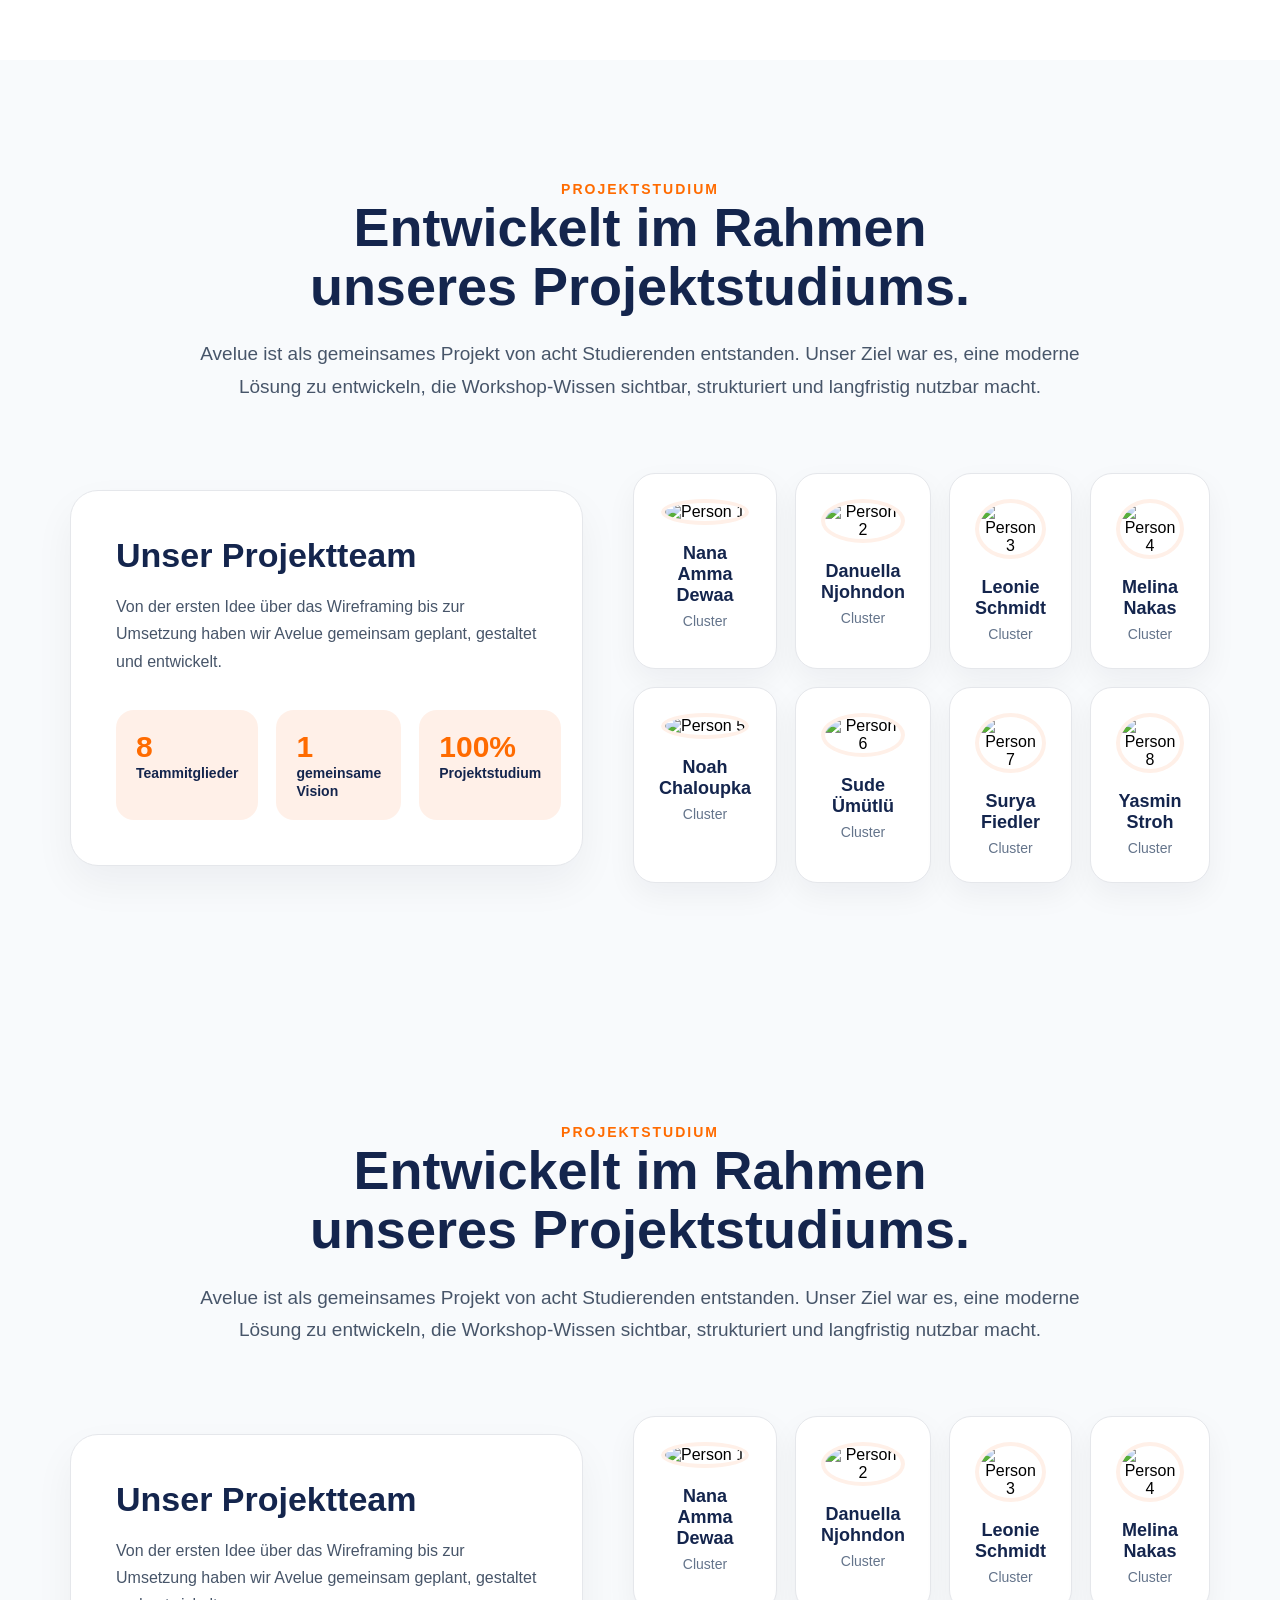
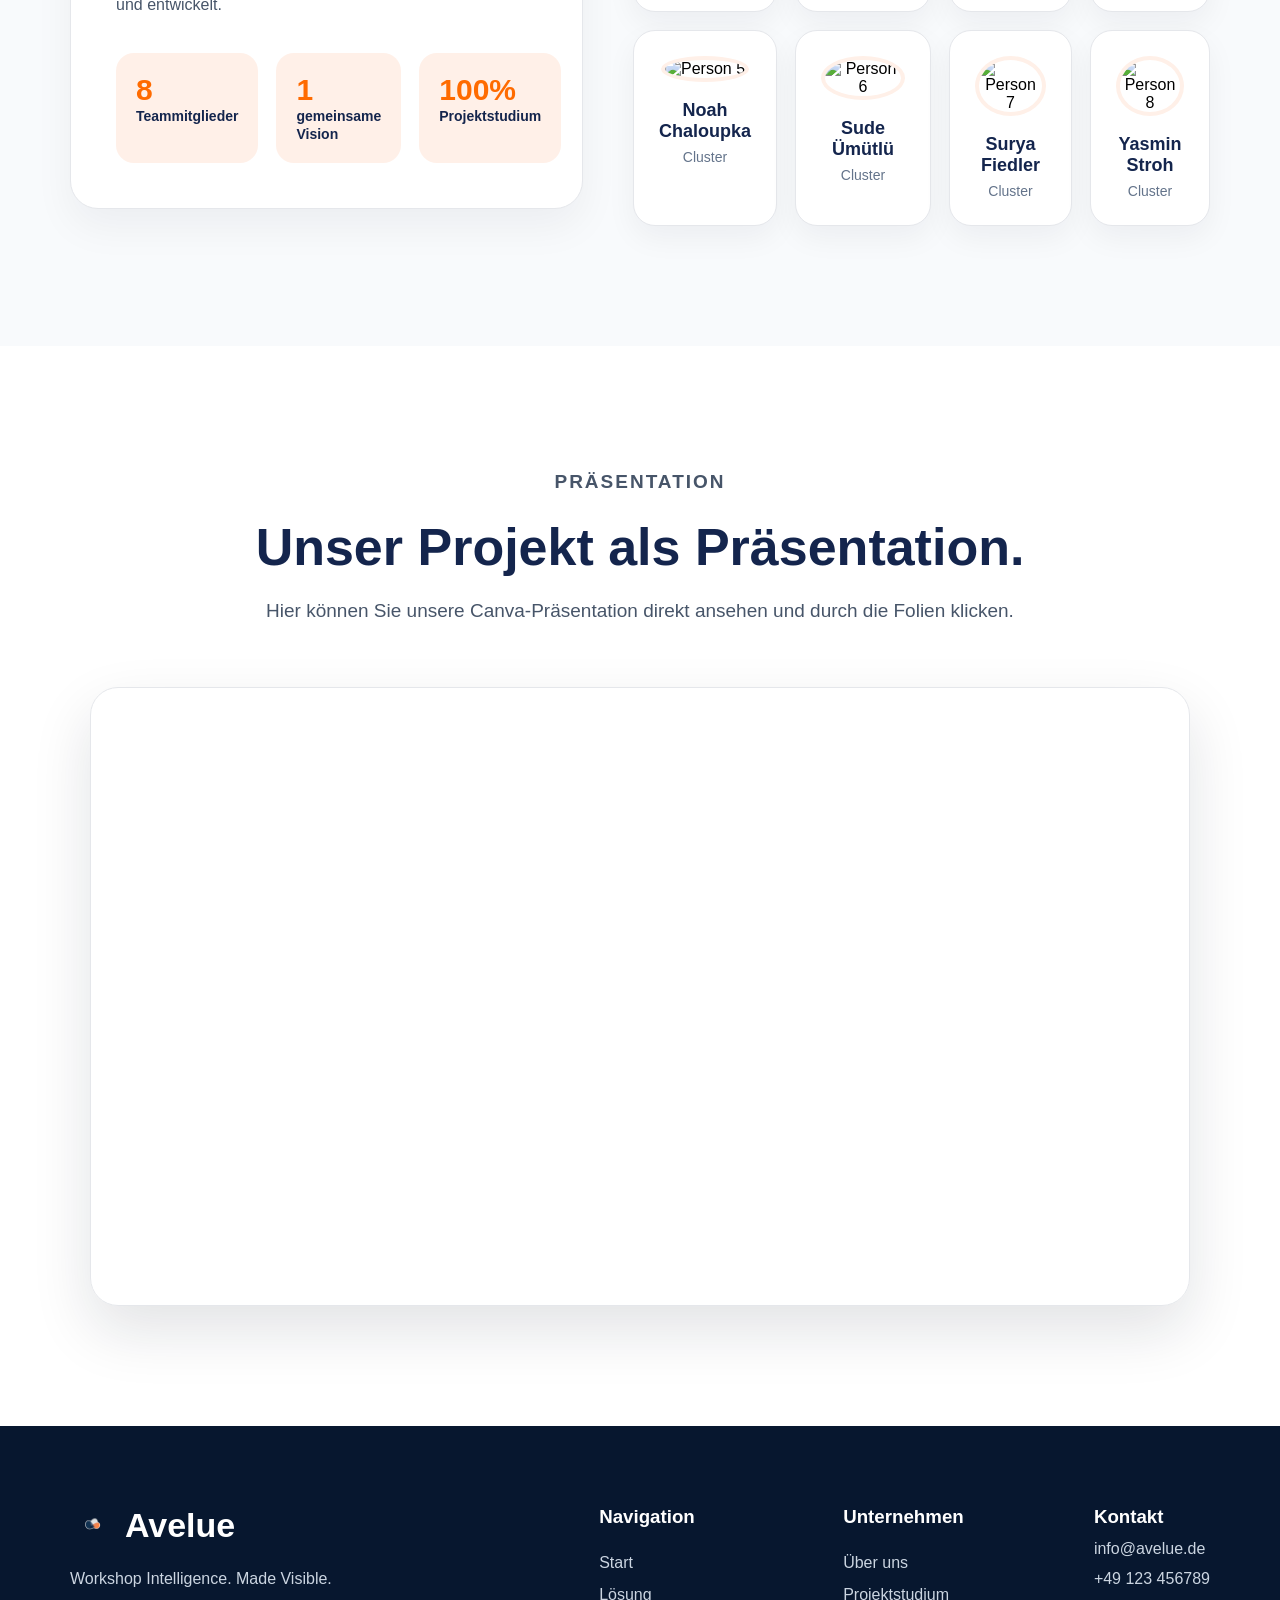
==== commit ec84678d: "Projektstudium + Präsentation Größenanpassung" ====
--- a/index-TEST.html
+++ b/index-TEST.html
@@ -1005,10 +1005,12 @@
         <img src="bilder/roboter.png" alt="Avelue Roboter">
     </div>
 </section>
+
+
 <section class="project-study">
 
     <div class="project-header">
-        <p class="section-tag">PROJEKTSTUDIUM</p>
+        <span class="section-tag">PROJEKTSTUDIUM</span>
 
         <h2>
             Entwickelt im Rahmen<br>
@@ -1103,6 +1105,110 @@
     </div>
 
 </section>
+
+
+<section class="project-study">
+
+    <div class="project-header">
+        <span class="section-tag">PROJEKTSTUDIUM</span>
+
+        <h2>
+            Entwickelt im Rahmen<br>
+            unseres Projektstudiums.
+        </h2>
+
+        <p>
+            Avelue ist als gemeinsames Projekt von acht Studierenden entstanden.
+            Unser Ziel war es, eine moderne Lösung zu entwickeln, die Workshop-Wissen
+            sichtbar, strukturiert und langfristig nutzbar macht.
+        </p>
+    </div>
+
+    <div class="project-content">
+
+        <div class="project-info">
+            <h3>Unser Projektteam</h3>
+
+            <p>
+                Von der ersten Idee über das Wireframing bis zur Umsetzung
+                haben wir Avelue gemeinsam geplant, gestaltet und entwickelt.
+            </p>
+
+            <div class="project-facts">
+                <div>
+                    <strong>8</strong>
+                    <span>Teammitglieder</span>
+                </div>
+
+                <div>
+                    <strong>1</strong>
+                    <span>gemeinsame Vision</span>
+                </div>
+
+                <div>
+                    <strong>100%</strong>
+                    <span>Projektstudium</span>
+                </div>
+            </div>
+        </div>
+
+       <div class="team-grid">
+
+    <div class="team-member">
+        <img src="Bilder/AmaBild.jpeg" alt="Person 1">
+        <h4>Nana Amma Dewaa</h4>
+        <span>Cluster </span>
+    </div>
+ <div class="team-member">
+        <img src="Bilder/Danuella Bild.jpeg" alt="Person 2">
+        <h4>Danuella Njohndon</h4>
+        <span>Cluster</span>
+    </div>
+
+    <div class="team-member">
+        <img class="leonie-img" src="Bilder/LeonieBild.jpeg" alt="Person 3">
+        <h4>Leonie Schmidt</h4>
+        <span>Cluster</span>
+    </div>
+
+    <div class="team-member">
+        <img src="Bilder/MelinaBild.jpeg" alt="Person 4">
+        <h4>Melina Nakas</h4>
+        <span>Cluster</span>
+    </div>
+
+    <div class="team-member">
+        <img src="Bilder/NoahBild.jpeg" alt="Person 5">
+        <h4>Noah Chaloupka</h4>
+        <span>Cluster</span>
+    </div>
+
+    <div class="team-member">
+        <img src="Bilder/SudeBild.jpeg" alt="Person 6">
+        <h4>Sude Ümütlü</h4>
+        <span>Cluster</span>
+    </div>
+
+    <div class="team-member">
+        <img src="Bilder/SuryBild.jpeg" alt="Person 7">
+        <h4>Surya Fiedler</h4>
+        <span>Cluster</span>
+    </div>
+
+    <div class="team-member">
+        <img src="Bilder/YasminBild.jpeg" alt="Person 8">
+        <h4>Yasmin Stroh </h4>
+        <span>Cluster</span>
+    </div>
+</div>
+
+    </div>
+
+</section>
+
+
+
+
 <section class="presentation-section">
 
     <div class="presentation-header">
--- a/style.css
+++ b/style.css
@@ -34,13 +34,29 @@
 }
 
 /* Header */
-header{
-    display:flex;
-    justify-content:space-between;
-    align-items:center;
-
-    padding:20px 60px;
-    background:white;
+.main-header {
+    position: sticky;
+    top: 0;
+    z-index: 1000;
+
+    display: flex;
+    justify-content: space-between;
+    align-items: center;
+
+    padding: 20px 60px;
+
+    background: rgba(255, 255, 255, 0.95);
+
+    backdrop-filter: blur(15px);
+    -webkit-backdrop-filter: blur(15px);
+
+    box-shadow: 0 5px 20px rgba(0, 0, 0, 0.05);
+}
+
+html{
+
+    scroll-behavior:smooth;
+
 }
 
 
@@ -49,6 +65,14 @@
     display: flex;
     align-items: center;
     gap: 0px;
+    text-decoration:none;
+    color:inherit;
+}
+
+.logo:hover{
+
+    text-decoration:none;
+
 }
 
 .logo img{
@@ -114,6 +138,7 @@
 
 .hero-text h1 span {
     color: #ff6b00;
+    font-size: 35px;
 }
 
 .hero-text p {
@@ -394,6 +419,510 @@
 }
 
 /* ===========================
+   Vergleich Section
+=========================== */
+:root {
+    --comparison-dark: #0c1d31;
+    --comparison-text: #707b87;
+    --comparison-orange: #ff6b35;
+    --comparison-green: #58a77a;
+    --comparison-light: #f7f9fb;
+    --comparison-border: #e3e9ef;
+    --comparison-highlight: #111f31;
+}
+
+.comparison-section {
+    width: 100%;
+    padding: 90px 32px;
+    background: #ffffff;
+    font-family: Arial, Helvetica, sans-serif;
+}
+
+.comparison-container {
+    width: min(1240px, 100%);
+    margin: 0 auto;
+}
+
+.comparison-eyebrow {
+    display: inline-block;
+    margin-bottom: 18px;
+    color: var(--comparison-orange);
+    font-size: 13px;
+    font-weight: 700;
+    letter-spacing: 0.18em;
+}
+
+.comparison-heading {
+    margin-bottom: 48px;
+    display: flex;
+    justify-content: space-between;
+    gap: 50px;
+    align-items: flex-end;
+}
+
+.comparison-heading h2 {
+    margin: 0;
+    color: var(--comparison-dark);
+    font-size: clamp(42px, 5vw, 64px);
+    line-height: 1.06;
+    letter-spacing: -0.04em;
+}
+
+.comparison-heading p {
+    max-width: 460px;
+    margin: 0 0 6px;
+    color: var(--comparison-text);
+    font-size: 17px;
+    line-height: 1.65;
+}
+
+
+/* Karten */
+
+.comparison-grid {
+    display: grid;
+    grid-template-columns: repeat(4, 1fr);
+    gap: 16px;
+    align-items: stretch;
+}
+
+.comparison-card {
+    min-height: 370px;
+    padding: 26px 22px;
+    border: 1px solid var(--comparison-border);
+    border-radius: 20px;
+    background: var(--comparison-light);
+    box-shadow: 0 8px 30px rgba(12, 29, 49, 0.04);
+}
+
+.comparison-label {
+    display: block;
+    margin-bottom: 12px;
+    color: #929ba5;
+    font-size: 10px;
+    font-weight: 700;
+    letter-spacing: 0.08em;
+}
+
+.comparison-card h3 {
+    margin: 0 0 22px;
+    color: var(--comparison-dark);
+    font-size: 18px;
+    line-height: 1.3;
+}
+
+.comparison-list {
+    margin: 0;
+    padding: 0;
+    list-style: none;
+}
+
+.comparison-list li {
+    position: relative;
+    margin-bottom: 12px;
+    padding-left: 20px;
+    color: var(--comparison-text);
+    font-size: 14px;
+    line-height: 1.45;
+}
+
+.comparison-list-positive li::before {
+    content: "✓";
+    position: absolute;
+    top: 0;
+    left: 0;
+    color: var(--comparison-green);
+    font-weight: 700;
+}
+
+.comparison-list-negative li {
+    color: #969ea7;
+}
+
+.comparison-list-negative li::before {
+    content: "−";
+    position: absolute;
+    top: 0;
+    left: 0;
+    color: #a8b0b8;
+    font-weight: 700;
+}
+
+.comparison-divider {
+    width: 100%;
+    height: 1px;
+    margin: 22px 0;
+    background: var(--comparison-border);
+}
+
+
+/* Avelue-Karte */
+
+.comparison-card-highlight {
+    position: relative;
+    border-color: transparent;
+    background:
+        radial-gradient(
+            circle at 90% 0%,
+            rgba(255, 107, 53, 0.22),
+            transparent 35%
+        ),
+        var(--comparison-highlight);
+    box-shadow: 0 16px 38px rgba(12, 29, 49, 0.2);
+    transform: translateY(-12px);
+}
+
+.comparison-card-highlight:hover {
+    border-color: #ff6428;
+}
+
+.comparison-label-highlight {
+    color: var(--comparison-orange);
+}
+
+.comparison-card-highlight h3 {
+    color: #ffffff;
+}
+
+.comparison-list-avelue li {
+    color: rgba(255, 255, 255, 0.78);
+}
+
+.comparison-list-avelue li::before {
+    content: "✓";
+    position: absolute;
+    top: 0;
+    left: 0;
+    color: var(--comparison-orange);
+    font-weight: 700;
+}
+
+
+/* Unterer Vergleichsbereich */
+
+.comparison-transformation {
+    margin-top: 34px;
+    padding: 22px;
+    display: grid;
+    grid-template-columns: repeat(4, 1fr);
+    gap: 14px;
+    border: 1px solid var(--comparison-border);
+    border-radius: 22px;
+    background: #ffffff;
+}
+
+.transformation-item {
+    min-height: 105px;
+    padding: 18px;
+    display: grid;
+    grid-template-columns: 1fr auto;
+    gap: 6px 12px;
+    align-content: center;
+    border-radius: 16px;
+    background: var(--comparison-light);
+}
+
+.transformation-item span {
+    grid-column: 1;
+    color: #8b949e;
+    font-size: 13px;
+    line-height: 1.4;
+}
+
+.transformation-item strong {
+    grid-column: 2;
+    grid-row: 1 / 3;
+    align-self: center;
+    color: var(--comparison-orange);
+    font-size: 22px;
+}
+
+.transformation-item b {
+    grid-column: 1;
+    color: var(--comparison-dark);
+    font-size: 15px;
+    line-height: 1.4;
+}
+
+
+/* Hover */
+
+.comparison-card {
+    transition:
+        transform 0.25s ease,
+        box-shadow 0.25s ease;
+}
+
+.comparison-card:not(.comparison-card-highlight):hover {
+    transform: translateY(-6px);
+    box-shadow: 0 14px 38px rgba(12, 29, 49, 0.09);
+}
+
+.comparison-card-highlight:hover {
+    transform: translateY(-18px);
+}
+
+
+/* Tablet */
+
+@media (max-width: 1050px) {
+    .comparison-heading {
+        display: block;
+    }
+
+    .comparison-heading p {
+        margin-top: 24px;
+    }
+
+    .comparison-grid {
+        grid-template-columns: repeat(2, 1fr);
+    }
+
+    .comparison-card-highlight {
+        transform: none;
+    }
+
+    .comparison-card-highlight:hover {
+        transform: translateY(-6px);
+    }
+
+    .comparison-transformation {
+        grid-template-columns: repeat(2, 1fr);
+    }
+}
+
+
+/* Smartphone */
+
+@media (max-width: 650px) {
+    .comparison-section {
+        padding: 65px 20px;
+    }
+
+    .comparison-heading h2 {
+        font-size: 42px;
+    }
+
+    .comparison-grid {
+        grid-template-columns: 1fr;
+    }
+
+    .comparison-card {
+        min-height: auto;
+    }
+
+    .comparison-transformation {
+        grid-template-columns: 1fr;
+        padding: 14px;
+    }
+}
+
+.workflow{
+
+    padding:120px 30px;
+    background:#f7fafc;
+
+}
+
+.workflow-container{
+
+    max-width:1400px;
+    margin:auto;
+
+}
+
+.workflow-tag{
+
+    color:#ff6b35;
+    font-size:13px;
+    font-weight:700;
+    letter-spacing:.18em;
+
+}
+
+.workflow h2{
+
+    font-size:56px;
+    margin:15px 0;
+    color:#142338;
+
+}
+
+.workflow-intro{
+
+    max-width:650px;
+    color:#7d8794;
+    line-height:1.7;
+    margin-bottom:70px;
+
+}
+
+.workflow-steps{
+
+    position:relative;
+
+    display:grid;
+    grid-template-columns:repeat(6,1fr);
+
+    gap:26px;
+
+}
+
+.workflow-line{
+
+    position:absolute;
+
+    left:5%;
+    right:5%;
+
+    top:34px;
+
+    height:2px;
+
+    background:#dde5ee;
+
+    z-index:0;
+
+}
+
+.step{
+
+    position:relative;
+
+    background:#fff;
+
+    border:1px solid #e4eaf0;
+
+    border-radius:26px;
+
+    padding:22px;
+
+    min-height:260px;
+
+    z-index:2;
+
+    transition:.35s;
+
+    box-shadow:0 8px 20px rgba(0,0,0,.04);
+
+}
+
+.step:hover{
+
+    transform:translateY(-8px);
+
+    box-shadow:0 18px 35px rgba(0,0,0,.08);
+
+}
+
+.step-header{
+
+    display:flex;
+    align-items:center;
+    gap:12px;
+
+    margin-bottom:20px;
+
+}
+
+.step-number{
+
+    width:32px;
+    height:32px;
+
+    border-radius:50%;
+
+    background:#142338;
+
+    color:#fff;
+
+    display:flex;
+    justify-content:center;
+    align-items:center;
+
+    font-size:14px;
+    font-weight:700;
+
+}
+
+.step:hover .step-number{
+
+    background:#ff6b00;
+    color:white;
+
+}
+
+.step-icon{
+
+    color:#ff6b35;
+    font-size:19px;
+
+}
+
+.step h3{
+
+    margin:0 0 16px;
+
+    font-size:26px;
+
+    color:#142338;
+
+}
+
+.step p{
+
+    color:#7d8794;
+
+    line-height:1.8;
+
+    font-size:16px;
+
+}
+
+@media(max-width:1200px){
+
+.workflow-steps{
+
+grid-template-columns:repeat(3,1fr);
+
+}
+
+.workflow-line{
+
+display:none;
+
+}
+
+}
+
+@media(max-width:760px){
+
+.workflow{
+
+padding:80px 20px;
+
+}
+
+.workflow h2{
+
+font-size:42px;
+
+}
+
+.workflow-steps{
+
+grid-template-columns:1fr;
+
+}
+
+.step{
+
+min-height:auto;
+
+}
+
+}
+/* ===========================
    Solution Section
 =========================== */
 
@@ -459,6 +988,7 @@
 
 .solution-btn:hover{
     background:#ff6b00;
+    color:#fff;
 }
 
 /* Mitte */
@@ -568,10 +1098,6 @@
     padding: 110px 70px;
     text-align: center;
     background: #ffffff;
-}
-
-.features-section {
-    background: #f8fafc;
 }
 
 .section-tag {
@@ -714,492 +1240,2188 @@
         font-size: 38px;
     }
 }
-
+/*Ein Produkt viele Perspektiven */
 .value-hub {
+    width: 100%;
+    padding: 100px 60px;
+
+    display: grid;
+    grid-template-columns: minmax(360px, 430px) minmax(0, 1fr);
+    gap: 90px;
+    align-items: start;
+
+    overflow: hidden;
+    background: #ffffff;
+    font-family: Arial, Helvetica, sans-serif;
+}
+
+
+/* Linker Textbereich */
+
+.value-intro {
     display: flex;
-    align-items: center;
-    gap: 80px;
-    padding: 120px 70px;
-    background: #ffffff;
-}
-
-.value-intro {
-    width: 30%;
+    flex-direction: column;
+    align-items: flex-start;
+
+    width: 100%;
+    max-width: 430px;
+    padding-top: 6px;
+}
+
+.value-intro::before {
+    content: "MEHRWERT";
+
+    display: block;
+    margin-bottom: 20px;
+
+    color: #ff642e;
+    font-size: 13px;
+    font-weight: 700;
+    line-height: 1;
+    letter-spacing: 0.18em;
+    text-transform: uppercase;
 }
 
 .value-intro h2 {
-    font-size: 56px;
-    line-height: 1.1;
-    color: #14254d;
-    margin-bottom: 25px;
+    margin: 0;
+
+    color: #0d1d30;
+    font-size: clamp(42px, 5vw, 68px);
+    font-weight: 700;
+    line-height: 1.06;
+    letter-spacing: -0.04em;
+    text-transform: none;
 }
 
 .value-intro h2 span {
-    color: #ff6b00;
+    color: #0d1d30;
 }
 
 .value-intro p {
-    font-size: 19px;
+    max-width: 520px;
+    margin: 28px 0 0;
+
+    color: #74808d;
+    font-size: 18px;
+    font-weight: 400;
     line-height: 1.7;
-    color: #475569;
-}
+}
+
+
+/* Rechter Kreisbereich */
 
 .value-circle {
-    width: 70%;
-    min-height: 560px;
     position: relative;
-}
+
+    width: 540px;
+    height: 540px;
+    margin: 20px auto 0;
+
+    border: 1px dashed #d8e1e8;
+    border-radius: 50%;
+}
+
+
+/* Innerer Kreis */
 
 .center-circle {
     position: absolute;
+    top: 50%;
     left: 50%;
-    top: 50%;
-    transform: translate(-50%, -50%);
-    width: 230px;
-    height: 230px;
-    border-radius: 50%;
-    background: #fff7f1;
-    border: 1px solid #ffd8c2;
+
+    width: 220px;
+    height: 220px;
+
     display: flex;
     flex-direction: column;
+    justify-content: center;
     align-items: center;
-    justify-content: center;
-    z-index: 3;
-    box-shadow: 0 20px 50px rgba(255,107,0,0.12);
+
+    border: 1px solid rgba(255, 100, 46, 0.28);
+    border-radius: 50%;
+    background: rgba(255, 100, 46, 0.06);
+
+    text-align: center;
+
+    transform: translate(-50%, -50%);
+    box-shadow: 0 18px 42px rgba(255, 100, 46, 0.06);
 }
 
 .center-circle h3 {
-    font-size: 38px;
-    color: #14254d;
+    margin: 0 0 26px;
+
+    color: #0d1d30;
+    font-size: 34px;
+    font-weight: 500;
+    line-height: 1;
 }
 
 .center-circle p {
-    text-align: center;
-    color: #475569;
-    width: 75%;
-    line-height: 1.5;
-}
-
-.value-circle::before {
-    content: "";
-    position: absolute;
-    left: 50%;
-    top: 50%;
-    width: 430px;
-    height: 430px;
-    border: 1px dashed #cbd5e1;
-    border-radius: 50%;
-    transform: translate(-50%, -50%);
-}
+    max-width: 175px;
+    margin: 0;
+
+    color: #516071;
+    font-size: 15px;
+    line-height: 1.45;
+}
+
+
+/* Vorteile rund um den Kreis */
 
 .value-item {
     position: absolute;
-    width: 260px;
-}
-
-.value-item h4 {
-    font-size: 21px;
-    color: #14254d;
-    margin-bottom: 8px;
-}
-
-.value-item p {
-    font-size: 16px;
-    line-height: 1.5;
-    color: #475569;
+    z-index: 2;
+
+    width: 210px;
+
+    transition:
+        transform 0.3s ease,
+        color 0.3s ease;
 }
 
 .value-item::before {
     content: "";
-    width: 16px;
-    height: 16px;
-    background: #ff6b00;
+
+    position: absolute;
+
+    width: 18px;
+    height: 18px;
+
     border-radius: 50%;
-    position: absolute;
-}
+    background: #ff642e;
+
+    transition:
+        transform 0.3s ease,
+        box-shadow 0.3s ease;
+}
+
+.value-item h4 {
+    margin: 0 0 14px;
+
+    color: #0d1d30;
+    font-size: 18px;
+    font-weight: 500;
+    line-height: 1.3;
+
+    transition: color 0.3s ease;
+}
+
+.value-item p {
+    margin: 0;
+
+    color: #516071;
+    font-size: 15px;
+    line-height: 1.5;
+}
+
+
+/* Hover */
+
+.value-item:hover {
+    z-index: 10;
+    transform: scale(1.05);
+}
+
+.value-item:hover::before {
+    transform: scale(1.5);
+
+    box-shadow:
+        0 0 0 8px rgba(255, 100, 46, 0.12),
+        0 8px 20px rgba(255, 100, 46, 0.25);
+}
+
+.value-item:hover h4 {
+    color: #ff642e;
+}
+
+
+/* Positionen */
 
 .item-1 {
-    top: 40px;
-    left: 80px;
+    top: -15px;
+    left: -130px;
 }
 
 .item-1::before {
-    right: -35px;
-    top: 20px;
-}
+    top: 14px;
+    right: -65px;
+}
+
 
 .item-2 {
-    top: 70px;
-    right: 70px;
+    top: 10px;
+    right: -145px;
 }
 
 .item-2::before {
-    left: -35px;
-    top: 20px;
-}
+    top: 15px;
+    left: -38px;
+}
+
 
 .item-3 {
-    left: 40px;
-    bottom: 120px;
+    top: 285px;
+    left: -150px;
 }
 
 .item-3::before {
-    right: -35px;
-    top: 20px;
-}
+    top: 12px;
+    right: -50px;
+}
+
 
 .item-4 {
-    right: 40px;
-    bottom: 120px;
+    top: 270px;
+    right: -150px;
 }
 
 .item-4::before {
-    left: -35px;
-    top: 20px;
-}
+    top: 12px;
+    left: -38px;
+}
+
 
 .item-5 {
-    bottom: 10px;
+    bottom: -42px;
     left: 50%;
+
+    width: 220px;
+    text-align: center;
+
     transform: translateX(-50%);
-    text-align: center;
 }
 
 .item-5::before {
+    top: -36px;
     left: 50%;
-    top: -30px;
+
     transform: translateX(-50%);
 }
 
+.item-5:hover {
+    transform: translateX(-50%) scale(1.05);
+}
+
+.item-5:hover::before {
+    transform: translateX(-50%) scale(1.5);
+}
+
+
+/* Tablet */
+
+@media (max-width: 1180px) {
+    .value-hub {
+        grid-template-columns: 1fr;
+        gap: 80px;
+    }
+
+    .value-intro {
+        max-width: 760px;
+    }
+
+    .value-circle {
+        margin: 0 auto;
+    }
+}
+
+
+/* Kleinere Tablets */
+
+@media (max-width: 850px) {
+    .value-hub {
+        padding: 80px 30px;
+    }
+
+    .value-circle {
+        width: 460px;
+        height: 460px;
+    }
+
+    .center-circle {
+        width: 190px;
+        height: 190px;
+    }
+
+    .center-circle h3 {
+        margin-bottom: 20px;
+        font-size: 30px;
+    }
+
+    .center-circle p {
+        max-width: 150px;
+        font-size: 14px;
+    }
+
+    .value-item {
+        width: 180px;
+    }
+
+    .value-item h4 {
+        font-size: 17px;
+    }
+
+    .value-item p {
+        font-size: 14px;
+    }
+
+    .item-1 {
+        left: -105px;
+    }
+
+    .item-1::before {
+        right: -48px;
+    }
+
+    .item-2 {
+        right: -120px;
+    }
+
+    .item-2::before {
+        left: -32px;
+    }
+
+    .item-3 {
+        top: 245px;
+        left: -125px;
+    }
+
+    .item-3::before {
+        right: -42px;
+    }
+
+    .item-4 {
+        top: 235px;
+        right: -125px;
+    }
+
+    .item-4::before {
+        left: -32px;
+    }
+
+    .item-5 {
+        bottom: -55px;
+    }
+}
+
+
+/* Smartphone */
+
+@media (max-width: 650px) {
+    .value-hub {
+        display: block;
+        padding: 70px 20px;
+        overflow: visible;
+    }
+
+    .value-intro {
+        max-width: 100%;
+        padding-top: 0;
+    }
+
+    .value-intro h2 {
+        font-size: 40px;
+    }
+
+    .value-intro p {
+        font-size: 16px;
+    }
+
+    .value-circle {
+        width: 100%;
+        height: auto;
+        margin-top: 50px;
+
+        display: flex;
+        flex-direction: column;
+        gap: 14px;
+
+        border: 0;
+        border-radius: 0;
+    }
+
+    .center-circle {
+        position: relative;
+        top: auto;
+        left: auto;
+
+        width: 100%;
+        height: auto;
+        min-height: 210px;
+        margin-bottom: 18px;
+        padding: 34px 24px;
+
+        border-radius: 24px;
+
+        transform: none;
+    }
+
+    .center-circle h3 {
+        margin-bottom: 18px;
+        font-size: 36px;
+    }
+
+    .center-circle p {
+        max-width: 250px;
+        font-size: 15px;
+    }
+
+    .value-item,
+    .item-1,
+    .item-2,
+    .item-3,
+    .item-4,
+    .item-5 {
+        position: relative;
+        top: auto;
+        right: auto;
+        bottom: auto;
+        left: auto;
+
+        width: 100%;
+        padding: 24px 24px 24px 58px;
+
+        border: 1px solid #e2e8ed;
+        border-radius: 18px;
+        background: #ffffff;
+        text-align: left;
+
+        transform: none;
+    }
+
+    .value-item::before,
+    .item-1::before,
+    .item-2::before,
+    .item-3::before,
+    .item-4::before,
+    .item-5::before {
+        top: 27px;
+        right: auto;
+        bottom: auto;
+        left: 24px;
+
+        width: 16px;
+        height: 16px;
+
+        transform: none;
+    }
+
+    .value-item:hover,
+    .item-5:hover {
+        transform: translateY(-4px);
+    }
+
+    .value-item:hover::before,
+    .item-5:hover::before {
+        transform: scale(1.4);
+    }
+
+    .value-item h4 {
+        margin-bottom: 9px;
+        font-size: 20px;
+    }
+
+    .value-item p {
+        font-size: 15px;
+    }
+}
 /*============================
     App Section
 ============================*/
-.app-showcase {
-  padding: 110px 5%;
-  background: linear-gradient(180deg, #ffffff 0%, #fff8f4 100%);
-  font-family: Inter, Arial, sans-serif;
-  color: #071b45;
-  overflow: hidden;
-}
-
-.app-showcase__content {
-  max-width: 1550px;
-  margin: 0 auto;
-  display: grid;
-  grid-template-columns: 330px minmax(650px, 760px) 380px;
-  gap: 34px;
-  align-items: center;
-}
-
-.app-showcase__eyebrow {
-  color: #ff6b00;
-  text-transform: uppercase;
-  letter-spacing: 0.14em;
-  font-size: 13px;
-  font-weight: 800;
-  margin-bottom: 14px;
-}
-
-.app-showcase__text h2 {
-  font-size: clamp(38px, 4vw, 62px);
-  line-height: 1.05;
-  margin: 0 0 22px;
-  color: #071b45;
-}
-
-.app-showcase__intro {
-  font-size: 19px;
-  line-height: 1.65;
-  color: #344563;
-  margin: 0 0 46px;
-}
-
-.app-showcase__icon-row {
-  display: grid;
-  grid-template-columns: repeat(2, 1fr);
-  gap: 22px;
-}
-
-.app-showcase__icon-row div {
-  display: flex;
-  flex-direction: column;
-  gap: 10px;
-}
-
-.app-showcase__icon-row span,
-.info-card > span {
-  width: 54px;
-  height: 54px;
-  border-radius: 50%;
-  background: #fff0e8;
-  color: #ff6b00;
-  display: grid;
-  place-items: center;
-  font-size: 25px;
-  font-weight: 800;
-}
-
-.app-showcase__icon-row p {
-  margin: 0;
-  font-weight: 700;
-  font-size: 15px;
-  color: #071b45;
-}
-
-.tablet-mockup {
-  width: 100%;
-  display: flex;
-  justify-content: center;
-}
-
-.tablet-frame {
-  width: 100%;
-  max-width: 760px;
-  background: #101827;
-  border-radius: 38px;
-  padding: 14px;
-  box-shadow: 0 34px 90px rgba(7, 27, 69, 0.22);
-  position: relative;
-}
-
-.tablet-camera {
-  width: 7px;
-  height: 7px;
-  background: #2f3b52;
-  border-radius: 50%;
-  position: absolute;
-  top: 50%;
-  left: 7px;
-  transform: translateY(-50%);
-}
-
-.tablet-screen {
-  background: #ffffff;
-  border-radius: 26px;
-  overflow: hidden;
-  min-height: 500px;
-  display: grid;
-  grid-template-columns: 150px minmax(0, 1fr);
-}
-
-.tablet-sidebar {
-  background: #061b43;
-  color: white;
-  padding: 24px 16px;
-}
-
-.tablet-logo {
-  font-size: 22px;
-  font-weight: 800;
-  margin-bottom: 26px;
-}
-
-.tablet-sidebar nav {
-  display: flex;
-  flex-direction: column;
-  gap: 8px;
-}
-
-.tablet-sidebar nav span {
-  padding: 10px 10px;
-  border-radius: 12px;
-  font-size: 13px;
-  color: #dbe7ff;
-}
-
-.tablet-sidebar nav .active {
-  background: #2563eb;
-  color: white;
-}
-
-.tablet-dashboard {
-  padding: 24px;
-  background: #ffffff;
-  overflow: hidden;
-}
-
-.tablet-topbar {
-  display: flex;
-  justify-content: space-between;
-  align-items: center;
-  margin-bottom: 22px;
-}
-
-.tablet-topbar h3 {
-  margin: 0;
-  font-size: 22px;
-  line-height: 1.15;
-}
-
-.tablet-topbar button {
-  border: 1px solid #dce3ef;
-  background: white;
-  padding: 8px 13px;
-  border-radius: 10px;
-  font-weight: 700;
-  font-size: 13px;
-  color: #071b45;
-}
-
-.tablet-tabs {
-  display: flex;
-  gap: 18px;
-  font-weight: 700;
-  color: #52627a;
-  margin-bottom: 22px;
-  font-size: 13px;
-  white-space: nowrap;
-}
-
-.tablet-tabs .active {
-  color: #2563eb;
-  border-bottom: 3px solid #2563eb;
-  padding-bottom: 8px;
-}
-
-.dashboard-grid {
-  display: grid;
-  grid-template-columns: repeat(2, minmax(0, 1fr));
-  gap: 14px;
-}
-
-.dashboard-card {
-  border: 1px solid #dce3ef;
-  border-radius: 16px;
-  padding: 16px;
-  background: white;
-  min-height: 108px;
-  overflow: hidden;
-}
-
-.dashboard-card h4 {
-  margin: 0 0 8px;
-  font-size: 15px;
-  line-height: 1.2;
-}
-
-.dashboard-card p {
-  margin: 0 0 6px;
-  color: #344563;
-  font-size: 12.5px;
-  line-height: 1.35;
-}
-
-.dashboard-card.wide {
-  grid-column: span 2;
-}
-
-.sticky-row {
-  display: flex;
-  gap: 10px;
-  flex-wrap: wrap;
-}
-
-.sticky-row span {
-  background: #fff1a8;
-  border-radius: 9px;
-  padding: 10px 12px;
-  font-size: 12px;
-  color: #071b45;
-}
-
-.app-showcase__cards {
-  display: flex;
-  flex-direction: column;
-  gap: 18px;
-}
-
-.info-card {
-  background: white;
-  border: 1px solid #dce3ef;
-  border-radius: 24px;
-  padding: 22px;
-  display: grid;
-  grid-template-columns: 58px 1fr;
-  gap: 18px;
-  align-items: start;
-  box-shadow: 0 18px 45px rgba(7, 27, 69, 0.06);
-}
-
-.info-card h4 {
-  margin: 0 0 8px;
-  font-size: 18px;
-}
-
-.info-card p {
-  margin: 0;
-  color: #344563;
-  line-height: 1.55;
-  font-size: 15px;
-}
-
-@media (max-width: 1350px) {
-  .app-showcase__content {
-    grid-template-columns: 1fr;
-  }
-
-  .app-showcase__text {
+.app-section {
+    width: 100%;
+    padding: 100px 32px;
+    background: #ffffff;
+    font-family: Arial, Helvetica, sans-serif;
+}
+
+.app-container {
+    width: min(1380px, 100%);
+    margin: 0 auto;
+}
+
+
+/* Überschrift */
+
+.app-heading {
+    display: flex;
+    flex-direction: column;
+    align-items: flex-start;
+
+    max-width: 830px;
+    margin-bottom: 60px;
+}
+
+.app-eyebrow {
+    display: block;
+    margin-bottom: 20px;
+
+    color: #ff642e;
+    font-size: 13px;
+    font-weight: 700;
+    letter-spacing: 0.18em;
+    text-transform: uppercase;
+}
+
+.app-heading h2 {
+    margin: 0;
+
+    color: #0d1d30;
+    font-size: clamp(42px, 5vw, 68px);
+    font-weight: 700;
+    line-height: 1.05;
+    letter-spacing: -0.04em;
+}
+
+.app-heading p {
+    max-width: 760px;
+    margin: 28px 0 0;
+
+    color: #74808d;
+    font-size: 18px;
+    line-height: 1.7;
+}
+
+
+/* Layout */
+
+.app-prototype-layout {
+    display: grid;
+    grid-template-columns: minmax(280px, 0.42fr) minmax(0, 1.58fr);
+    gap: 36px;
+    align-items: start;
+}
+
+
+/* Linke Seite */
+
+.app-prototype-info {
+    position: sticky;
+    top: 100px;
+
+    padding: 32px;
+    border: 1px solid #dfe5ea;
+    border-radius: 24px;
+    background: #f6f8fa;
+}
+
+.app-prototype-label {
+    display: block;
+    margin-bottom: 18px;
+
+    color: #ff642e;
+    font-size: 11px;
+    font-weight: 700;
+    letter-spacing: 0.16em;
+}
+
+.app-prototype-info h3 {
+    margin: 0 0 18px;
+
+    color: #0d1d30;
+    font-size: 30px;
+    line-height: 1.2;
+    letter-spacing: -0.03em;
+}
+
+.app-prototype-info > p {
+    margin: 0;
+
+    color: #74808d;
+    font-size: 15px;
+    line-height: 1.65;
+}
+
+.app-prototype-features {
+    margin: 28px 0 30px;
+    padding: 0;
+    list-style: none;
+}
+
+.app-prototype-features li {
+    position: relative;
+    margin-bottom: 12px;
+    padding-left: 22px;
+
+    color: #556270;
+    font-size: 14px;
+    line-height: 1.45;
+}
+
+.app-prototype-features li::before {
+    content: "✓";
+
+    position: absolute;
+    top: 0;
+    left: 0;
+
+    color: #ff642e;
+    font-weight: 700;
+}
+
+.app-prototype-link {
+    display: inline-flex;
+    align-items: center;
+    gap: 10px;
+
+    color: #0d1d30;
+    font-size: 14px;
+    font-weight: 700;
+    text-decoration: none;
+}
+
+.app-prototype-link:hover {
+color: #ff642e;
+}
+
+.app-prototype-link span {
+    color: #ff642e;
+    transition: transform 0.25s ease;
+}
+
+.app-prototype-link:hover span {
+    transform: translate(3px, -3px);
+}
+
+
+/* Eingebetteter Prototyp */
+
+.app-prototype-frame {
+    overflow: hidden;
+
+    border: 1px solid #dfe5ea;
+    border-radius: 28px;
+    background: #ffffff;
+
+    box-shadow: 0 24px 65px rgba(13, 29, 48, 0.14);
+}
+
+.prototype-browser-bar {
+    height: 54px;
+    padding: 0 18px;
+
+    display: grid;
+    grid-template-columns: 1fr auto 1fr;
+    align-items: center;
+
+    border-bottom: 1px solid #dfe5ea;
+    background: #fbfcfd;
+}
+
+.prototype-browser-dots {
+    display: flex;
+    gap: 7px;
+}
+
+.prototype-browser-dots span {
+    width: 9px;
+    height: 9px;
+
+    border-radius: 50%;
+    background: #d1d7dd;
+}
+
+.prototype-browser-dots span:first-child {
+    background: #ff642e;
+}
+
+.prototype-browser-title {
+    color: #0d1d30;
+    font-size: 12px;
+    font-weight: 700;
+    letter-spacing: 0.08em;
+}
+
+.prototype-browser-bar > a {
+    justify-self: end;
+
+    width: 30px;
+    height: 30px;
+
+    display: grid;
+    place-items: center;
+
+    border-radius: 8px;
+    background: #edf1f4;
+
+    color: #0d1d30;
+    text-decoration: none;
+    font-size: 14px;
+}
+
+.app-prototype-frame iframe {
+    display: block;
+
+    width: 100%;
+    height: 760px;
+
+    border: 0;
+    background: #f5f7f9;
+}
+
+
+/* Tablet */
+
+@media (max-width: 1050px) {
+    .app-prototype-layout {
+        grid-template-columns: 1fr;
+    }
+
+    .app-prototype-info {
+        position: static;
+    }
+
+    .app-prototype-frame iframe {
+        height: 680px;
+    }
+}
+
+
+/* Smartphone */
+
+@media (max-width: 700px) {
+    .app-section {
+        padding: 70px 20px;
+    }
+
+    .app-heading h2 {
+        font-size: 40px;
+    }
+
+    .app-heading p {
+        font-size: 16px;
+    }
+
+    .app-prototype-info {
+        padding: 24px;
+        border-radius: 20px;
+    }
+
+    .app-prototype-info h3 {
+        font-size: 25px;
+    }
+
+    .app-prototype-frame {
+        border-radius: 20px;
+    }
+
+    .app-prototype-frame iframe {
+        height: 620px;
+    }
+}
+/* ===========================
+  Roboter teil
+=========================== */
+:root {
+    --temi-dark: #0b1c2e;
+    --temi-text: #7e8791;
+    --temi-orange: #ff6428;
+    --temi-light: #f5f8fb;
+    --temi-border: #e4eaf0;
+    --temi-body: #eaf0f5;
+    --temi-base: #3e4b5d;
+}
+
+* {
+    box-sizing: border-box;
+}
+
+.temi-section {
+    width: 100%;
+    padding: 70px 32px;
+    background: #ffffff;
+    font-family: Arial, Helvetica, sans-serif;
+}
+
+.temi-content {
+    width: min(1180px, 100%);
+    margin: 0 auto;
+    display: grid;
+    grid-template-columns: minmax(0, 1.1fr) minmax(360px, 0.9fr);
+    gap: 80px;
+    align-items: center;
+}
+
+/* Linke Seite */
+
+.temi-eyebrow {
+    display: inline-block;
+    margin-bottom: 22px;
+    color: var(--temi-orange);
+    font-size: 14px;
+    font-weight: 700;
+    letter-spacing: 0.18em;
+}
+
+.temi-text h2 {
+    margin: 0;
+    color: var(--temi-dark);
+    font-size: clamp(42px, 5vw, 68px);
+    line-height: 1.06;
+    letter-spacing: -0.04em;
+    font-weight: 700;
+}
+
+.temi-description {
+    max-width: 630px;
+    margin: 28px 0 0;
+    color: var(--temi-text);
+    font-size: 18px;
+    line-height: 1.65;
+}
+
+.temi-features {
+    margin-top: 38px;
+    display: grid;
+    grid-template-columns: repeat(3, 1fr);
+    gap: 14px;
+}
+
+.temi-feature {
+    min-height: 122px;
+    padding: 20px;
+    border: 1px solid var(--temi-border);
+    border-radius: 20px;
+    background: var(--temi-light);
+    box-shadow: 0 6px 24px rgba(11, 28, 46, 0.03);
+}
+
+.temi-feature h3 {
+    margin: 0 0 8px;
+    color: var(--temi-orange);
+    font-size: 15px;
+    line-height: 1.3;
+}
+
+.temi-feature p {
+    margin: 0;
+    color: var(--temi-text);
+    font-size: 14px;
+    line-height: 1.55;
+}
+
+/* Rechte Seite */
+
+.temi-visual {
+    position: relative;
+    min-height: 600px;
+    display: flex;
+    align-items: center;
+    justify-content: center;
+    overflow: visible;
+    border: 1px solid var(--temi-border);
+    border-radius: 36px;
+    background:
+        radial-gradient(
+            circle at 50% 45%,
+            rgba(237, 243, 248, 0.75),
+            transparent 48%
+        ),
+        #fbfdff;
+    box-shadow: 0 8px 34px rgba(11, 28, 46, 0.04);
+}
+
+.robot {
+    position: relative;
+    width: 240px;
+    height: 510px;
+}
+
+/* Kopf */
+
+.robot-head {
+    position: absolute;
+    top: 25px;
+    left: 50%;
+    width: 128px;
+    height: 128px;
+    transform: translateX(-50%);
+    border-radius: 28px;
+    background: var(--temi-dark);
+    box-shadow:
+        0 15px 28px rgba(11, 28, 46, 0.15),
+        inset 0 0 0 1px rgba(255, 255, 255, 0.04);
+}
+
+.robot-camera {
+    position: absolute;
+    top: 35px;
+    left: 50%;
+    width: 21px;
+    height: 21px;
+    transform: translateX(-50%);
+    border-radius: 50%;
+    background: var(--temi-orange);
+    box-shadow:
+        0 0 0 5px rgba(255, 100, 40, 0.08),
+        0 0 20px rgba(255, 100, 40, 0.35);
+}
+
+.robot-logo {
+    position: absolute;
+    top: 79px;
+    left: 0;
+    width: 100%;
+    color: rgba(255, 255, 255, 0.76);
+    font-size: 11px;
+    font-weight: 600;
     text-align: center;
+}
+
+/* Hals */
+
+.robot-neck {
+    position: absolute;
+    top: 157px;
+    left: 50%;
+    width: 69px;
+    height: 21px;
+    transform: translateX(-50%);
+    border-radius: 0 0 25px 25px;
+    background: #596575;
+}
+
+/* Mittelteil */
+
+.robot-body {
+    position: absolute;
+    top: 186px;
+    left: 50%;
+    width: 108px;
+    height: 145px;
+    transform: translateX(-50%);
+    border-radius: 26px;
+    background: linear-gradient(145deg, #eef3f7, #dfe7ee);
+    box-shadow: 0 16px 25px rgba(11, 28, 46, 0.08);
+}
+
+.robot-body::after {
+    content: "";
+    position: absolute;
+    left: 19px;
+    right: 19px;
+    bottom: -22px;
+    height: 32px;
+    border-radius: 50%;
+    background: rgba(31, 49, 69, 0.08);
+    filter: blur(12px);
+}
+
+.robot-body-light {
+    position: absolute;
+    top: 66px;
+    right: -4px;
+    width: 14px;
+    height: 14px;
+    border-radius: 50%;
+    background: var(--temi-orange);
+    box-shadow:
+        0 0 0 14px rgba(255, 100, 40, 0.06),
+        0 0 24px rgba(255, 100, 40, 0.24);
+}
+
+/* Unterer Sockel */
+
+.robot-base {
+    position: absolute;
+    top: 341px;
+    left: 50%;
+    width: 145px;
+    height: 76px;
+    transform: translateX(-50%);
+    border-radius: 28px;
+    background: var(--temi-base);
+    box-shadow: 0 15px 26px rgba(11, 28, 46, 0.16);
+}
+
+.robot-wheels {
+    position: absolute;
+    top: 427px;
+    left: 50%;
+    display: flex;
+    gap: 15px;
+    transform: translateX(-50%);
+}
+
+.robot-wheels span {
+    display: block;
+    width: 36px;
+    height: 13px;
+    border-radius: 20px;
+    background: #bfc6ce;
+}
+
+.robot-bottom-light {
+    position: absolute;
+    top: 451px;
+    left: 50%;
+    width: 14px;
+    height: 14px;
+    transform: translateX(-50%);
+    border-radius: 50%;
+    background: var(--temi-orange);
+    box-shadow:
+        0 0 0 12px rgba(255, 100, 40, 0.05),
+        0 0 22px rgba(255, 100, 40, 0.26);
+}
+
+/* Orange Signale */
+
+.signal {
+    position: absolute;
+    width: 13px;
+    height: 13px;
+    border-radius: 50%;
+    background: var(--temi-orange);
+    box-shadow:
+        0 0 0 14px rgba(255, 100, 40, 0.05),
+        0 0 26px rgba(255, 100, 40, 0.22);
+}
+
+.signal-top {
+    top: 67px;
+    right: 19px;
+}
+
+.signal-middle {
+    top: 252px;
+    right: 34px;
+}
+
+.signal-bottom {
+    bottom: 38px;
+    left: 50%;
+    transform: translateX(-50%);
+}
+
+.temi-image-wrapper{
+    position:relative;
+}
+
+.temi-image{
+    width:100%;
+    max-width:380px;
+    display:block;
+    margin:auto;
+}
+
+.temi-marker{
+    position:absolute;
+    border:none;
+    background:none;
+    cursor:pointer;
+}
+
+.marker-dot{
+    width:18px;
+    height:18px;
+    display:block;
+    border-radius:50%;
+    background:#ff6428;
+    border:3px solid white;
+    box-shadow:0 0 0 8px rgba(255,100,40,.18);
+}
+
+.marker-card{
+    position:absolute;
+    left:35px;
+    top:-20px;
+    width:280px;
+    background:white;
+    padding:18px;
+    border-radius:16px;
+    box-shadow:0 15px 35px rgba(0,0,0,.12);
+    opacity:0;
+    visibility:hidden;
+    transition:.3s;
+    text-align:left;
+}
+
+.temi-marker:hover .marker-card{
+    opacity:1;
+    visibility:visible;
+}
+
+.marker-card h4{
+    margin:8px 0;
+    color:#0b1c2e;
+}
+
+.marker-card p{
+    margin:0;
+    color:#777;
+    font-size:14px;
+    line-height:1.5;
+}
+
+/* Markerpositionen */
+
+.marker-display{
+    top:14%;
+    left:58%;
+}
+
+.marker-camera{
+    top:8%;
+    left:48%;
+}
+
+.marker-microphone{
+    top:27%;
+    left:34%;
+}
+
+.marker-touch{
+    top:42%;
+    left:65%;
+}
+
+.marker-presence{
+    top:82%;
+    left:58%;
+}
+
+/* Responsive */
+
+@media (max-width: 980px) {
+    .temi-content {
+        grid-template-columns: 1fr;
+        gap: 48px;
+    }
+
+    .temi-visual {
+        min-height: 560px;
+    }
+}
+
+@media (max-width: 680px) {
+    .temi-section {
+        padding: 55px 20px;
+    }
+
+    .temi-text h2 {
+        font-size: 42px;
+    }
+
+    .temi-description {
+        font-size: 16px;
+    }
+
+    .temi-features {
+        grid-template-columns: 1fr;
+    }
+
+    .temi-feature {
+        min-height: auto;
+    }
+
+    .temi-visual {
+        min-height: 500px;
+        border-radius: 26px;
+    }
+
+    .robot {
+        transform: scale(0.88);
+    }
+}
+
+@media (max-width: 420px) {
+    .temi-text h2 {
+        font-size: 36px;
+    }
+
+    .temi-visual {
+        min-height: 450px;
+    }
+
+    .robot {
+        transform: scale(0.76);
+    }
+}
+/* ===========================
+    Kernkompetenzen Section
+=========================== */
+:root {
+    --core-dark: #102037;
+    --core-text: #74808d;
+    --core-orange: #ff642e;
+    --core-background: #f5f7f9;
+    --core-white: #ffffff;
+    --core-border: #dfe5ea;
+    --core-green: #4f9f72;
+}
+
+* {
+    box-sizing: border-box;
+}
+
+
+/* Gesamte Section */
+
+.core-section {
+    width: 100%;
+    padding: 100px 32px;
+    overflow: hidden;
+    background: var(--core-background);
+    font-family: Arial, Helvetica, sans-serif;
+}
+
+.core-container {
+    width: min(1240px, 100%);
+    margin: 0 auto;
+}
+
+
+/* Überschrift */
+.core-heading {
+    display: flex !important;
+    flex-direction: column !important;
+    align-items: flex-start !important;
+    width: 100%;
     max-width: 760px;
-    margin: 0 auto;
-  }
-
-  .app-showcase__icon-row {
-    grid-template-columns: repeat(4, 1fr);
-  }
-
-  .app-showcase__icon-row div {
+    margin: 0 0 60px;
+    padding: 0;
+    background: transparent;
+}
+
+/* Kleine orange Überschrift */
+
+.core-eyebrow {
+    display: block;
+    margin: 0 0 22px;
+    color: #ff642e;
+    font-size: 14px;
+    font-weight: 700;
+    line-height: 1;
+    letter-spacing: 0.18em;
+    text-transform: uppercase;
+}
+
+/* Große dunkle Hauptüberschrift */
+
+.core-heading h2 {
+    display: block;
+    width: 100%;
+    max-width: 760px;
+    margin: 0;
+    color: #0b1c2e;
+    font-size: clamp(42px, 5vw, 68px);
+    font-weight: 700;
+    line-height: 1.06;
+    letter-spacing: -0.04em;
+}
+
+/* Beschreibung darunter */
+
+.core-heading > p {
+    display: block;
+    width: 100%;
+    max-width: 650px;
+    margin: 28px 0 0;
+    color: #7e8791;
+    font-size: 18px;
+    font-weight: 400;
+    line-height: 1.65;
+}
+
+/* Oberer Informationsbereich ohne Kästen */
+/* Reihenfolge: farbige Karten zuerst */
+
+.core-visuals {
+    margin-top: 0;
+    margin-bottom: 55px;
+}
+
+
+/* Accordion-Bereich */
+
+.core-accordion {
+    width: 100%;
+    display: flex;
+    flex-direction: column;
+    border-top: 1px solid var(--core-border);
+}
+
+.core-toggle {
+    border-bottom: 1px solid var(--core-border);
+}
+
+.core-toggle summary {
+    min-height: 110px;
+    padding: 24px 8px;
+    display: grid;
+    grid-template-columns: 55px minmax(0, 1fr) 45px;
+    gap: 22px;
     align-items: center;
-  }
-
-  .app-showcase__cards {
+    cursor: pointer;
+    list-style: none;
+    transition:
+        padding 0.25s ease,
+        background 0.25s ease;
+}
+
+.core-toggle summary::-webkit-details-marker {
+    display: none;
+}
+
+.core-toggle summary:hover {
+    padding-right: 18px;
+    padding-left: 18px;
+    background: rgba(255, 255, 255, 0.55);
+}
+
+
+/* Nummer */
+
+.core-toggle-number {
+    color: #a3adb6;
+    font-size: 12px;
+    font-weight: 700;
+    letter-spacing: 0.13em;
+}
+
+
+/* Überschrift */
+
+.core-toggle-title {
+    display: flex;
+    flex-direction: column;
+    gap: 7px;
+}
+
+.core-toggle-title small {
+    font-size: 11px;
+    font-weight: 700;
+    text-transform: uppercase;
+    letter-spacing: 0.16em;
+}
+
+.core-toggle-capture .core-toggle-title small {
+    color: var(--core-orange);
+}
+
+.core-toggle-intelligence .core-toggle-title small {
+    color: #8d98a3;
+}
+
+.core-toggle-memory .core-toggle-title small {
+    color: var(--core-dark);
+}
+
+.core-toggle-title strong {
+    color: var(--core-dark);
+    font-size: clamp(19px, 2vw, 25px);
+    line-height: 1.25;
+    letter-spacing: -0.02em;
+}
+
+
+/* Plus- und Minuszeichen */
+
+.core-toggle-icon {
+    position: relative;
+    width: 38px;
+    height: 38px;
+    justify-self: end;
+    border: 1px solid var(--core-border);
+    border-radius: 50%;
+    background: #ffffff;
+    transition:
+        background 0.25s ease,
+        transform 0.3s ease;
+}
+
+.core-toggle-icon::before,
+.core-toggle-icon::after {
+    content: "";
+    position: absolute;
+    top: 50%;
+    left: 50%;
+    width: 13px;
+    height: 2px;
+    border-radius: 10px;
+    background: var(--core-dark);
+    transform: translate(-50%, -50%);
+    transition: transform 0.3s ease;
+}
+
+.core-toggle-icon::after {
+    transform: translate(-50%, -50%) rotate(90deg);
+}
+
+.core-toggle[open] .core-toggle-icon::after {
+    transform: translate(-50%, -50%) rotate(0deg);
+}
+
+.core-toggle[open] .core-toggle-icon {
+    transform: rotate(180deg);
+}
+
+.core-toggle-capture[open] .core-toggle-icon {
+    border-color: var(--core-orange);
+    background: var(--core-orange);
+}
+
+.core-toggle-capture[open] .core-toggle-icon::before,
+.core-toggle-capture[open] .core-toggle-icon::after {
+    background: #ffffff;
+}
+
+.core-toggle-intelligence[open] .core-toggle-icon {
+    background: #ffffff;
+}
+
+.core-toggle-memory[open] .core-toggle-icon {
+    border-color: var(--core-dark);
+    background: var(--core-dark);
+}
+
+.core-toggle-memory[open] .core-toggle-icon::before,
+.core-toggle-memory[open] .core-toggle-icon::after {
+    background: #ffffff;
+}
+
+
+/* Geöffneter Inhalt */
+
+.core-toggle-content {
+    padding: 0 8px 36px 85px;
+    animation: coreToggleOpen 0.35s ease;
+}
+
+@keyframes coreToggleOpen {
+    from {
+        opacity: 0;
+        transform: translateY(-8px);
+    }
+
+    to {
+        opacity: 1;
+        transform: translateY(0);
+    }
+}
+
+.core-toggle-description {
+    max-width: 780px;
+    margin: 0 0 30px;
+    color: var(--core-text);
+    font-size: 15px;
+    line-height: 1.7;
+}
+
+.core-toggle-columns {
     display: grid;
-    grid-template-columns: repeat(2, 1fr);
-  }
-
-  .tablet-frame {
-    max-width: 820px;
-  }
-}
-
-@media (max-width: 750px) {
-  .app-showcase {
-    padding: 70px 20px;
-  }
-
-  .tablet-frame {
-    padding: 10px;
+    grid-template-columns: repeat(2, minmax(0, 1fr));
+    gap: 45px;
+    max-width: 900px;
+}
+
+.core-toggle-columns h4 {
+    margin: 0 0 15px;
+    color: var(--core-dark);
+    font-size: 14px;
+}
+
+
+/* Vorteile */
+
+.core-toggle-benefits ul {
+    margin: 0;
+    padding: 0;
+    list-style: none;
+}
+
+.core-toggle-benefits li {
+    position: relative;
+    margin-bottom: 11px;
+    padding-left: 23px;
+    color: var(--core-text);
+    font-size: 14px;
+    line-height: 1.5;
+}
+
+.core-toggle-benefits li::before {
+    content: "✓";
+    position: absolute;
+    top: 0;
+    left: 0;
+    color: var(--core-green);
+    font-weight: 700;
+}
+
+
+/* Funktions-Tags */
+
+.core-toggle-tags {
+    display: flex;
+    flex-wrap: wrap;
+    gap: 9px;
+}
+
+.core-toggle-tags span {
+    padding: 9px 12px;
+    border: 1px solid var(--core-border);
+    border-radius: 100px;
+    background: rgba(255, 255, 255, 0.7);
+    color: #65717d;
+    font-size: 12px;
+    line-height: 1.3;
+}
+
+
+/* Farbige Linie links bei geöffnetem Toggle */
+
+.core-toggle[open] {
+    position: relative;
+}
+
+.core-toggle[open]::before {
+    content: "";
+    position: absolute;
+    top: 26px;
+    bottom: 26px;
+    left: 0;
+    width: 3px;
+    border-radius: 10px;
+}
+
+.core-toggle-capture[open]::before {
+    background: var(--core-orange);
+}
+
+.core-toggle-intelligence[open]::before {
+    background: #ffffff;
+    box-shadow: 0 0 0 1px #c8d0d7;
+}
+
+.core-toggle-memory[open]::before {
+    background: var(--core-dark);
+}
+
+
+/* Tablet */
+
+@media (max-width: 900px) {
+    .core-toggle-columns {
+        grid-template-columns: 1fr;
+        gap: 28px;
+    }
+}
+
+
+/* Smartphone */
+
+@media (max-width: 650px) {
+    .core-visuals {
+        margin-bottom: 38px;
+    }
+
+    .core-toggle summary {
+        min-height: 90px;
+        padding: 20px 0;
+        grid-template-columns: 35px minmax(0, 1fr) 38px;
+        gap: 13px;
+    }
+
+    .core-toggle summary:hover {
+        padding-right: 8px;
+        padding-left: 8px;
+    }
+
+    .core-toggle-icon {
+        width: 34px;
+        height: 34px;
+    }
+
+    .core-toggle-title strong {
+        font-size: 18px;
+    }
+
+    .core-toggle-content {
+        padding: 0 0 30px 48px;
+    }
+
+    .core-toggle-description {
+        font-size: 14px;
+    }
+
+    .core-toggle-columns {
+        gap: 24px;
+    }
+
+    .core-toggle-tags span {
+        padding: 8px 10px;
+        font-size: 11px;
+    }
+}
+
+/* Kleine Kopfzeile */
+
+.core-info-top {
+    display: flex;
+    justify-content: space-between;
+    align-items: center;
+    gap: 18px;
+    margin-bottom: 22px;
+}
+
+.core-info-number {
+    color: #a6afb8;
+    font-size: 12px;
+    font-weight: 700;
+    letter-spacing: 0.12em;
+}
+
+.core-info-label {
+    display: flex;
+    align-items: center;
+    gap: 9px;
+    color: var(--core-dark);
+    font-size: 12px;
+    font-weight: 700;
+    text-transform: uppercase;
+    letter-spacing: 0.14em;
+}
+
+.core-info-symbol {
+    width: 10px;
+    height: 10px;
+    display: block;
+}
+
+.core-info-capture .core-info-symbol {
+    background: var(--core-orange);
+    transform: rotate(45deg);
+}
+
+.core-info-intelligence .core-info-symbol {
+    border: 2px solid #ffffff;
+    border-radius: 50%;
+    background: transparent;
+    box-shadow: 0 0 0 1px #b7c0c8;
+}
+
+.core-info-memory .core-info-symbol {
+    background: var(--core-dark);
+    transform: rotate(45deg);
+}
+
+
+/* Texte im Informationsbereich */
+
+.core-info-item h3 {
+    min-height: 66px;
+    margin: 0 0 18px;
+    color: var(--core-dark);
+    font-size: 25px;
+    line-height: 1.25;
+    letter-spacing: -0.02em;
+}
+
+.core-info-description {
+    min-height: 150px;
+    margin: 0;
+    color: var(--core-text);
+    font-size: 15px;
+    line-height: 1.7;
+}
+
+
+/* Vorteile */
+
+.core-info-benefits {
+    margin-top: 28px;
+    padding-top: 23px;
+    border-top: 1px solid var(--core-border);
+}
+
+.core-info-benefits h4 {
+    margin: 0 0 16px;
+    color: var(--core-dark);
+    font-size: 14px;
+}
+
+.core-info-benefits ul {
+    margin: 0;
+    padding: 0;
+    list-style: none;
+}
+
+.core-info-benefits li {
+    position: relative;
+    margin-bottom: 11px;
+    padding-left: 23px;
+    color: var(--core-text);
+    font-size: 14px;
+    line-height: 1.5;
+}
+
+.core-info-benefits li::before {
+    content: "✓";
+    position: absolute;
+    top: 0;
+    left: 0;
+    color: var(--core-green);
+    font-weight: 700;
+}
+
+
+/* Untere Funktionen der Informationsbereiche */
+
+.core-info-functions {
+    margin-top: 28px;
+}
+
+.core-info-functions > strong {
+    display: block;
+    margin-bottom: 13px;
+    color: var(--core-dark);
+    font-size: 13px;
+}
+
+.core-info-tags {
+    display: flex;
+    flex-wrap: wrap;
+    gap: 9px 16px;
+}
+
+.core-info-tags span {
+    color: #65717d;
+    font-size: 12px;
+    line-height: 1.4;
+}
+
+
+/* Drei große visuelle Karten */
+
+.core-visuals {
+    display: grid;
+    grid-template-columns: repeat(3, minmax(0, 1fr));
+    gap: 22px;
+}
+
+.core-visual-card {
+    min-height: 450px;
+    padding: 32px;
+    display: flex;
+    flex-direction: column;
     border-radius: 28px;
-  }
-
-  .tablet-screen {
-    grid-template-columns: 1fr;
-  }
-
-  .tablet-sidebar {
-    display: none;
-  }
-
-  .tablet-dashboard {
-    padding: 20px;
-  }
-
-  .tablet-tabs {
-    overflow-x: auto;
-  }
-
-  .dashboard-grid {
-    grid-template-columns: 1fr;
-  }
-
-  .dashboard-card.wide {
-    grid-column: span 1;
-  }
-
-  .app-showcase__icon-row,
-  .app-showcase__cards {
-    grid-template-columns: 1fr;
-  }
+    box-shadow: 0 14px 36px rgba(16, 32, 55, 0.08);
+    transition:
+        transform 0.3s ease,
+        box-shadow 0.3s ease;
+}
+
+.core-visual-card:hover {
+    transform: translateY(-7px);
+    box-shadow: 0 21px 45px rgba(16, 32, 55, 0.13);
+}
+
+.core-visual-capture {
+    background: var(--core-orange);
+    color: var(--core-white);
+}
+
+
+.core-visual-intelligence {
+    border: 1px solid var(--core-border);
+    background: var(--core-white);
+}
+
+.core-visual-memory {
+    background: var(--core-dark);
+    color: var(--core-white);
+}
+
+.core-visual-label {
+    font-size: 11px;
+    font-weight: 700;
+    text-transform: uppercase;
+    letter-spacing: 0.18em;
+    opacity: 0.76;
+}
+
+.core-visual-card h3 {
+    margin: 20px 0 15px;
+    font-size: 31px;
+    line-height: 1.2;
+    letter-spacing: -0.03em;
+}
+
+.core-visual-capture h3,
+.core-visual-memory h3 {
+    color: var(--core-white);
+}
+
+.core-visual-intelligence h3 {
+    color: var(--core-dark);
+}
+
+.core-visual-card > p {
+    margin: 0;
+    font-size: 15px;
+    line-height: 1.65;
+}
+
+.core-visual-capture > p,
+.core-visual-memory > p {
+    color: rgba(255, 255, 255, 0.78);
+}
+
+.core-visual-intelligence > p {
+    color: var(--core-text);
+}
+
+
+/* Capture: Audio-Wellen */
+
+.core-audio-visual {
+    height: 155px;
+    margin-top: auto;
+    padding: 0 28px 34px;
+    display: flex;
+    justify-content: center;
+    align-items: flex-end;
+    gap: 7px;
+    border-radius: 20px;
+    background: rgba(115, 37, 10, 0.14);
+}
+
+.core-audio-visual span {
+    width: 5px;
+    border-radius: 100px;
+    background: var(--core-white);
+    animation: coreAudioWave 1.6s ease-in-out infinite;
+}
+
+.core-audio-visual span:nth-child(1) {
+    height: 18px;
+}
+
+.core-audio-visual span:nth-child(2) {
+    height: 32px;
+    animation-delay: 0.1s;
+}
+
+.core-audio-visual span:nth-child(3) {
+    height: 47px;
+    animation-delay: 0.2s;
+}
+
+.core-audio-visual span:nth-child(4) {
+    height: 29px;
+    animation-delay: 0.3s;
+}
+
+.core-audio-visual span:nth-child(5) {
+    height: 64px;
+    animation-delay: 0.4s;
+}
+
+.core-audio-visual span:nth-child(6) {
+    height: 44px;
+    animation-delay: 0.5s;
+}
+
+.core-audio-visual span:nth-child(7) {
+    height: 72px;
+    animation-delay: 0.6s;
+}
+
+.core-audio-visual span:nth-child(8) {
+    height: 37px;
+    animation-delay: 0.7s;
+}
+
+.core-audio-visual span:nth-child(9) {
+    height: 54px;
+    animation-delay: 0.8s;
+}
+
+.core-audio-visual span:nth-child(10) {
+    height: 28px;
+    animation-delay: 0.9s;
+}
+
+.core-audio-visual span:nth-child(11) {
+    height: 48px;
+    animation-delay: 1s;
+}
+
+.core-audio-visual span:nth-child(12) {
+    height: 21px;
+    animation-delay: 1.1s;
+}
+
+@keyframes coreAudioWave {
+    0%,
+    100% {
+        opacity: 0.68;
+        transform: scaleY(0.7);
+    }
+
+    50% {
+        opacity: 1;
+        transform: scaleY(1.08);
+    }
+}
+
+
+/* Intelligence: Netzwerk */
+
+.core-network-visual {
+    position: relative;
+    height: 155px;
+    margin-top: auto;
+    overflow: hidden;
+    border-radius: 20px;
+    background: #f3f6f8;
+}
+
+.core-network-node {
+    position: absolute;
+    z-index: 2;
+    width: 15px;
+    height: 15px;
+    border: 4px solid var(--core-white);
+    border-radius: 50%;
+    box-shadow: 0 4px 10px rgba(16, 32, 55, 0.16);
+}
+
+.core-node-1 {
+    top: 31px;
+    left: 47px;
+    background: var(--core-dark);
+}
+
+.core-node-2 {
+    bottom: 33px;
+    left: 71px;
+    background: var(--core-orange);
+}
+
+.core-node-3 {
+    top: 62px;
+    left: 47%;
+    background: var(--core-dark);
+}
+
+.core-node-4 {
+    top: 29px;
+    right: 52px;
+    background: var(--core-orange);
+}
+
+.core-node-5 {
+    right: 65px;
+    bottom: 31px;
+    background: var(--core-dark);
+}
+
+.core-node-6 {
+    top: 26px;
+    left: 55%;
+    background: #b8c0c8;
+}
+
+.core-network-line {
+    position: absolute;
+    z-index: 1;
+    height: 2px;
+    background: #adb6bf;
+    transform-origin: left center;
+}
+
+.core-line-1 {
+    width: 110px;
+    top: 40px;
+    left: 58px;
+    transform: rotate(20deg);
+}
+
+.core-line-2 {
+    width: 115px;
+    bottom: 42px;
+    left: 83px;
+    transform: rotate(-16deg);
+}
+
+.core-line-3 {
+    width: 95px;
+    top: 67px;
+    left: 48%;
+    transform: rotate(-27deg);
+}
+
+.core-line-4 {
+    width: 92px;
+    top: 69px;
+    left: 48%;
+    transform: rotate(28deg);
+}
+
+.core-line-5 {
+    width: 80px;
+    top: 37px;
+    left: 54%;
+    transform: rotate(4deg);
+}
+
+
+/* Memory: Wissenseinträge */
+
+.core-memory-visual {
+    margin-top: auto;
+    padding: 17px;
+    display: flex;
+    flex-direction: column;
+    gap: 10px;
+    border-radius: 20px;
+    background: rgba(255, 255, 255, 0.05);
+}
+
+.core-memory-visual > div {
+    padding: 15px 16px;
+    display: flex;
+    justify-content: space-between;
+    gap: 12px;
+    border: 1px solid rgba(255, 255, 255, 0.07);
+    border-radius: 12px;
+    background: rgba(255, 255, 255, 0.08);
+}
+
+.core-memory-visual span {
+    color: rgba(255, 255, 255, 0.9);
+    font-size: 13px;
+}
+
+.core-memory-visual small {
+    color: rgba(255, 255, 255, 0.48);
+    font-size: 11px;
+    white-space: nowrap;
+}
+
+
+/* Abschlusstext ohne zusätzlichen Hintergrund */
+
+.core-conclusion {
+    max-width: 980px;
+    margin: 66px auto 0;
+}
+
+.core-conclusion p {
+    margin: 0;
+    color: var(--core-dark);
+    font-size: clamp(22px, 2.5vw, 32px);
+    font-weight: 500;
+    line-height: 1.55;
+    text-align: center;
+    letter-spacing: -0.02em;
+}
+
+.core-conclusion strong {
+    font-weight: 700;
+}
+
+.core-text-capture {
+    color: var(--core-orange);
+}
+
+.core-text-intelligence {
+    color: var(--core-white);
+    -webkit-text-stroke: 1px rgba(16, 32, 55, 0.22);
+    text-shadow:
+        0 1px 2px rgba(16, 32, 55, 0.16),
+        0 0 1px rgba(16, 32, 55, 0.2);
+}
+
+.core-text-memory {
+    color: var(--core-dark);
+}
+
+
+/* Tablet */
+
+@media (max-width: 1000px) {
+    .core-information,
+    .core-visuals {
+        grid-template-columns: 1fr;
+    }
+
+    .core-information {
+        gap: 52px;
+    }
+
+    .core-info-item h3,
+    .core-info-description {
+        min-height: auto;
+    }
+
+    .core-visual-card {
+        min-height: 400px;
+    }
+}
+
+
+/* Smartphone */
+
+@media (max-width: 650px) {
+    .core-section {
+        padding: 70px 20px;
+    }
+
+    .core-heading {
+        margin-bottom: 50px;
+    }
+
+    .core-heading h2 {
+        font-size: 40px;
+    }
+
+    .core-heading > p {
+        font-size: 16px;
+    }
+
+    .core-information {
+        margin-bottom: 55px;
+    }
+
+    .core-info-item h3 {
+        font-size: 23px;
+    }
+
+    .core-visuals {
+        gap: 18px;
+    }
+
+    .core-visual-card {
+        min-height: 380px;
+        padding: 24px;
+        border-radius: 23px;
+    }
+
+    .core-visual-card h3 {
+        font-size: 25px;
+    }
+
+    .core-audio-visual {
+        padding-right: 18px;
+        padding-left: 18px;
+        gap: 6px;
+    }
+
+    .core-memory-visual > div {
+        align-items: flex-start;
+        flex-direction: column;
+        gap: 5px;
+    }
+
+    .core-conclusion {
+        margin-top: 46px;
+    }
+
+    .core-conclusion p {
+        font-size: 21px;
+    }
 }
 /* ===========================
    Trust Section
@@ -1478,15 +3700,30 @@
     margin-right: 10px;
 }
 
-.usecase-visual {
-    width: 45%;
-    height: 280px;
-    background: white;
-    border-radius: 24px;
-    box-shadow: 0 20px 45px rgba(15, 23, 42, 0.08);
-    display: flex;
-    align-items: center;
-    justify-content: center;
+.usecase-visual{
+    width:100%;
+    height:100%;
+
+    display:flex;
+    justify-content:center;
+    align-items:center;
+
+    background:none;
+    padding:0;
+    border:none;
+    box-shadow:none;
+}
+.usecase-visual img{
+
+    width:100%;
+    height:100%;
+
+    object-fit:cover;
+
+    border-radius:24px;
+
+    display:block;
+
 }
 
 .screen {
@@ -1713,6 +3950,7 @@
 
 .price-btn:hover {
     background: #e45f00;
+    color: #fff;
 }
 
 .price-btn.secondary {
@@ -1722,7 +3960,8 @@
 }
 
 .price-btn.secondary:hover {
-    background: #fff0e8;
+    background: #ff6b00;
+    color: #fff;
 }
 
 @media (max-width: 900px) {
@@ -1742,88 +3981,512 @@
 /* ===========================
    Vision
 =========================== */
-
-.vision {
+:root {
+    --vision-dark: #0d1d30;
+    --vision-text: #74808d;
+    --vision-orange: #ff642e;
+    --vision-light: #f6f8fa;
+    --vision-border: #e1e7ec;
+    --vision-white: #ffffff;
+}
+
+* {
+    box-sizing: border-box;
+}
+
+
+/* Gesamte Section */
+
+.vision-network {
+    width: 100%;
+    padding: 110px 32px;
+    overflow: hidden;
+    background: #ffffff;
+    font-family: Arial, Helvetica, sans-serif;
+}
+
+.vision-network-container {
+    width: min(1380px, 100%);
+    margin: 0 auto;
+
+    display: grid;
+    grid-template-columns: minmax(340px, 0.72fr) minmax(700px, 1.28fr);
+    gap: 80px;
+    align-items: center;
+}
+
+
+/* Linker Textbereich */
+
+.vision-network-copy {
+    max-width: 560px;
+
     display: flex;
+    flex-direction: column;
+    align-items: flex-start;
+}
+
+.vision-network-eyebrow {
+    display: block;
+    margin-bottom: 20px;
+
+    color: var(--vision-orange);
+    font-size: 13px;
+    font-weight: 700;
+    line-height: 1;
+    letter-spacing: 0.18em;
+    text-transform: uppercase;
+}
+
+.vision-network-copy h2 {
+    margin: 0;
+
+    color: var(--vision-dark);
+    font-size: clamp(42px, 4.7vw, 66px);
+    font-weight: 700;
+    line-height: 1.06;
+    letter-spacing: -0.04em;
+}
+
+.vision-network-copy > p {
+    max-width: 540px;
+    margin: 28px 0 0;
+
+    color: var(--vision-text);
+    font-size: 18px;
+    line-height: 1.7;
+}
+
+.vision-network-button {
+    margin-top: 34px;
+    padding: 17px 25px;
+
+    display: inline-flex;
     align-items: center;
-    justify-content: space-between;
-    gap: 70px;
-    padding: 120px 70px;
+    justify-content: center;
+
+    border-radius: 14px;
+    background: var(--vision-orange);
+
+    color: #ffffff;
+    font-size: 15px;
+    font-weight: 700;
+    text-decoration: none;
+
+    transition:
+        transform 0.25s ease,
+        box-shadow 0.25s ease;
+}
+
+.vision-network-button:hover {
+    transform: translateY(-4px);
+    box-shadow: 0 14px 30px rgba(255, 100, 46, 0.23);
+    color: #ffffff;
+}
+
+
+/* Rechte Visualisierung */
+
+.vision-network-visual {
+    position: relative;
+
+    width: 100%;
+    min-height: 690px;
+
+    border-radius: 34px;
+
+    background:
+        radial-gradient(
+            circle at 50% 48%,
+            rgba(255, 100, 46, 0.08),
+            transparent 34%
+        ),
+        #fbfcfd;
+}
+
+
+/* Umlaufbahnen */
+
+.vision-orbit {
+    position: absolute;
+    top: 50%;
+    left: 50%;
+
+    border: 1px dashed #d9e1e7;
+    border-radius: 50%;
+
+    transform: translate(-50%, -50%);
+}
+
+.vision-orbit-large {
+    width: 470px;
+    height: 470px;
+}
+
+.vision-orbit-small {
+    width: 290px;
+    height: 290px;
+
+    border-color: rgba(255, 100, 46, 0.22);
+}
+
+
+/* Zentrum */
+
+.vision-center {
+    position: absolute;
+    top: 50%;
+    left: 50%;
+    z-index: 4;
+
+    width: 235px;
+    height: 430px;
+
+    display: flex;
+    flex-direction: column;
+    align-items: center;
+    justify-content: flex-end;
+
+    transform: translate(-50%, -50%);
+}
+
+.vision-center img {
+    width: 210px;
+    max-height: 350px;
+
+    display: block;
+    object-fit: contain;
+
+    filter: drop-shadow(
+        0 22px 28px rgba(13, 29, 48, 0.2)
+    );
+}
+
+.vision-center-logo {
+    position: absolute;
+    top: 0;
+
+    width: 90px;
+    height: 90px;
+
+    display: grid;
+    place-items: center;
+
+    border-radius: 50%;
     background: #ffffff;
-    overflow: hidden;
-}
-
-.vision-text {
-    width: 45%;
-}
-
-.vision-text h2 {
-    font-size: 56px;
-    line-height: 1.1;
-    color: #14254d;
-    margin-bottom: 28px;
-}
-
-.vision-text p {
-    font-size: 20px;
-    line-height: 1.7;
-    color: #475569;
-    margin-bottom: 35px;
-}
-
-.vision-btn {
-    display: inline-block;
-    text-decoration: none;
-    background: #07172f;
-    color: white;
-    padding: 15px 30px;
-    border-radius: 40px;
-    font-weight: 700;
-    transition: 0.3s ease;
-}
-
-.vision-btn:hover {
-    background: #ff6b00;
-}
-
-.vision-visual {
-    width: 45%;
-    position: relative;
-    display: flex;
-    justify-content: center;
+
+    box-shadow: 0 15px 38px rgba(13, 29, 48, 0.12);
+}
+
+.vision-logo-shape {
+    position: absolute;
+
+    width: 42px;
+    height: 42px;
+
+    border-radius: 50% 50% 45% 55%;
+    opacity: 0.94;
+}
+
+.vision-logo-blue {
+    left: 18px;
+
+    background: var(--vision-dark);
+    transform: rotate(35deg);
+}
+
+.vision-logo-orange {
+    right: 18px;
+
+    background: var(--vision-orange);
+    transform: rotate(-35deg);
+}
+
+
+/* Wissenskarten */
+
+.vision-node {
+    position: absolute;
+    z-index: 5;
+
+    width: 260px;
+    min-height: 108px;
+    padding: 18px;
+
+    display: grid;
+    grid-template-columns: 44px 1fr;
+    gap: 14px;
     align-items: center;
-}
-
-.vision-circle {
+
+    border: 1px solid var(--vision-border);
+    border-radius: 18px;
+    background: rgba(255, 255, 255, 0.94);
+
+    box-shadow: 0 16px 38px rgba(13, 29, 48, 0.08);
+
+    transition:
+        transform 0.3s ease,
+        box-shadow 0.3s ease,
+        border-color 0.3s ease;
+}
+
+.vision-node::after {
+    content: "";
+
     position: absolute;
-    width: 460px;
-    height: 460px;
-    border-radius: 50%;
-    background: radial-gradient(circle, rgba(255,107,0,0.22), rgba(255,107,0,0) 70%);
-    z-index: 0;
-}
-
-.vision-visual img {
-    width: 80%;
-    max-width: 420px;
-    position: relative;
-    z-index: 2;
-}
+    top: 50%;
+
+    width: 70px;
+    height: 1px;
+
+    background: repeating-linear-gradient(
+        to right,
+        rgba(255, 100, 46, 0.42) 0,
+        rgba(255, 100, 46, 0.42) 4px,
+        transparent 4px,
+        transparent 9px
+    );
+}
+
+.vision-node:hover {
+    z-index: 10;
+
+    border-color: rgba(255, 100, 46, 0.35);
+
+    transform: translateY(-6px);
+
+    box-shadow: 0 22px 46px rgba(13, 29, 48, 0.14);
+}
+
+.vision-node-icon {
+    width: 43px;
+    height: 43px;
+
+    display: grid;
+    place-items: center;
+
+    border-radius: 12px;
+    background: #f3f6f8;
+
+    font-size: 19px;
+}
+
+.vision-node h3 {
+    margin: 0 0 6px;
+
+    color: var(--vision-dark);
+    font-size: 15px;
+    line-height: 1.25;
+}
+
+.vision-node p {
+    margin: 0;
+
+    color: var(--vision-text);
+    font-size: 12px;
+    line-height: 1.45;
+}
+
+
+/* Linke Karten */
+
+.vision-node-talk {
+    top: 58px;
+    left: 18px;
+}
+
+.vision-node-whiteboard {
+    top: 245px;
+    left: -18px;
+}
+
+.vision-node-decisions {
+    bottom: 58px;
+    left: 26px;
+}
+
+.vision-node-talk::after,
+.vision-node-whiteboard::after,
+.vision-node-decisions::after {
+    right: -70px;
+}
+
+
+/* Rechte Karten */
+
+.vision-node-tasks {
+    top: 58px;
+    right: 18px;
+}
+
+.vision-node-memory {
+    top: 245px;
+    right: -18px;
+}
+
+.vision-node-teams {
+    right: 26px;
+    bottom: 58px;
+}
+
+.vision-node-tasks::after,
+.vision-node-memory::after,
+.vision-node-teams::after {
+    left: -70px;
+}
+
+
+/* Dezente Bewegung */
+
+.vision-center {
+    animation: visionRobotFloat 4.5s ease-in-out infinite;
+}
+
+@keyframes visionRobotFloat {
+    0%,
+    100% {
+        transform: translate(-50%, -50%);
+    }
+
+    50% {
+        transform: translate(-50%, calc(-50% - 6px));
+    }
+}
+
+
+/* Tablet */
+
+@media (max-width: 1200px) {
+    .vision-network-container {
+        grid-template-columns: 1fr;
+    }
+
+    .vision-network-copy {
+        max-width: 760px;
+    }
+
+    .vision-network-visual {
+        min-height: 720px;
+    }
+}
+
+
+/* Kleinere Tablets */
 
 @media (max-width: 900px) {
-    .vision {
-        flex-direction: column;
-        text-align: center;
-        padding: 90px 25px;
-    }
-
-    .vision-text,
-    .vision-visual {
+    .vision-network {
+        padding: 85px 24px;
+    }
+
+    .vision-network-visual {
+        min-height: auto;
+        padding: 35px;
+
+        display: grid;
+        grid-template-columns: repeat(2, 1fr);
+        gap: 16px;
+    }
+
+    .vision-orbit {
+        display: none;
+    }
+
+    .vision-center {
+        position: relative;
+        top: auto;
+        left: auto;
+
         width: 100%;
-    }
-
-    .vision-text h2 {
+        height: 420px;
+
+        grid-column: 1 / -1;
+
+        transform: none;
+    }
+
+    .vision-center {
+        animation: none;
+    }
+
+    .vision-center-logo {
+        top: 8px;
+    }
+
+    .vision-node,
+    .vision-node-talk,
+    .vision-node-whiteboard,
+    .vision-node-decisions,
+    .vision-node-tasks,
+    .vision-node-memory,
+    .vision-node-teams {
+        position: relative;
+        top: auto;
+        right: auto;
+        bottom: auto;
+        left: auto;
+
+        width: 100%;
+    }
+
+    .vision-node::after {
+        display: none;
+    }
+}
+
+
+/* Smartphone */
+
+@media (max-width: 650px) {
+    .vision-network {
+        padding: 70px 20px;
+    }
+
+    .vision-network-copy h2 {
         font-size: 40px;
+    }
+
+    .vision-network-copy > p {
+        font-size: 16px;
+    }
+
+    .vision-network-visual {
+        padding: 22px;
+
+        grid-template-columns: 1fr;
+
+        border-radius: 24px;
+    }
+
+    .vision-center {
+        height: 350px;
+        grid-column: auto;
+    }
+
+    .vision-center img {
+        width: 180px;
+        max-height: 290px;
+    }
+
+    .vision-center-logo {
+        width: 72px;
+        height: 72px;
+    }
+
+    .vision-logo-shape {
+        width: 34px;
+        height: 34px;
+    }
+
+    .vision-logo-blue {
+        left: 14px;
+    }
+
+    .vision-logo-orange {
+        right: 14px;
+    }
+
+    .vision-node {
+        min-height: auto;
     }
 }
 
@@ -1872,6 +4535,10 @@
     color: #14254d;
 }
 
+.faq-right summary:hover {
+    color: #ff6b00;
+}
+
 .faq-right details p {
     margin-top: 16px;
     color: #475569;
@@ -1879,87 +4546,263 @@
 }
 
 /* CTA */
-
 .cta {
+    position: relative;
+    width: min(1520px, calc(100% - 64px));
+    min-height: 760px;
+    margin: 80px auto;
+    padding: 90px 100px;
+
+    display: grid;
+    grid-template-columns: 1fr 0.8fr;
+    gap: 60px;
+    align-items: center;
+
+    overflow: hidden;
+    border-radius: 40px;
+    background: #0b1c34;
+}
+
+
+/* Text */
+
+.cta-text {
+    position: relative;
+    z-index: 3;
+    max-width: 720px;
+}
+
+.cta-text h2 {
+    margin: 0;
+
+    color: #ffffff;
+    font-size: clamp(48px, 5vw, 74px);
+    font-weight: 500;
+    line-height: 1.06;
+    letter-spacing: -0.04em;
+}
+
+.cta-text p {
+    max-width: 690px;
+    margin: 30px 0 0;
+
+    color: rgba(255, 255, 255, 0.82);
+    font-size: 20px;
+    line-height: 1.75;
+}
+
+.cta-buttons {
+    margin-top: 42px;
     display: flex;
+    flex-wrap: wrap;
+    gap: 20px;
+}
+
+.cta-btn {
+    min-width: 220px;
+    padding: 20px 28px;
+
+    display: inline-flex;
     align-items: center;
-    justify-content: space-between;
-    gap: 60px;
-    margin: 60px 70px;
-    padding: 80px;
-    background: #07172f;
-    border-radius: 32px;
-    overflow: hidden;
-}
-
-.cta-text {
-    width: 55%;
-}
-
-.cta-text h2 {
-    font-size: 54px;
-    line-height: 1.1;
-    color: white;
-    margin-bottom: 24px;
-}
-
-.cta-text p {
-    font-size: 19px;
-    line-height: 1.7;
-    color: #cbd5e1;
-    margin-bottom: 35px;
-}
-
-.cta-buttons {
+    justify-content: center;
+
+    border-radius: 16px;
+
+    font-size: 17px;
+    font-weight: 700;
+    text-decoration: none;
+
+    transition:
+        transform 0.25s ease,
+        background 0.25s ease,
+        border-color 0.25s ease;
+}
+
+.cta-btn:hover {
+    transform: translateY(-4px);
+}
+
+.cta-btn.primary {
+    background: #ff642e;
+    color: #ffffff;
+}
+
+.cta-btn.secondary {
+    border: 1px solid rgba(255, 255, 255, 0.42);
+    background: transparent;
+    color: #ffffff;
+}
+
+.cta-btn.secondary:hover {
+    border-color: #ff642e;
+}
+
+
+/* Roboter-Bereich */
+
+.cta-visual {
+    position: relative;
+    z-index: 2;
+
+    min-height: 580px;
+
     display: flex;
-    gap: 18px;
-}
-
-.cta-btn {
-    text-decoration: none;
-    padding: 15px 28px;
-    border-radius: 14px;
-    font-weight: 700;
-}
-
-.cta-btn.primary {
-    background: #ff6b00;
-    color: white;
-}
-
-.cta-btn.secondary {
-    background: transparent;
-    color: white;
-    border: 1px solid rgba(255,255,255,0.4);
-}
-
-.cta-visual {
-    width: 40%;
-    display: flex;
+    align-items: flex-end;
     justify-content: center;
 }
 
-.cta-visual img {
-    width: 100%;
-    max-width: 360px;
-}
-
-@media (max-width: 900px) {
-    .faq,
+.cta-robot {
+    position: relative;
+    z-index: 2;
+
+    width: min(100%, 390px);
+    max-height: 570px;
+    object-fit: contain;
+
+    transform-origin: 50% 100%;
+
+    filter: drop-shadow(
+        0 28px 30px rgba(0, 0, 0, 0.28)
+    );
+
+    will-change: transform, opacity;
+}
+
+
+/* Dezente Fahrspur */
+
+.robot-track {
+    position: absolute;
+    right: -70px;
+    bottom: 40px;
+
+    width: 470px;
+    height: 95px;
+
+    border-bottom: 2px dashed rgba(255, 255, 255, 0.11);
+    border-radius: 50%;
+    transform: rotate(-4deg);
+
+    opacity: 0;
+    transition: opacity 0.5s ease;
+}
+
+.cta.robot-active .robot-track {
+    opacity: 1;
+}
+
+
+/* Roboteranimation */
+
+
+.cta.robot-active .cta-robot{
+    animation: robotDriveOut 5s linear forwards;
+}
+
+@keyframes robotDriveOut{
+
+    0%{
+        transform: translateX(0);
+        opacity: 1;
+    }
+
+    100%{
+        transform: translateX(900px);
+        opacity: 1;
+    }
+
+}
+
+
+/* Keine Idle-Bewegung */
+
+.cta:not(.robot-active) .cta-robot{
+    animation: none;
+}
+
+
+/* Tablet */
+
+@media (max-width: 1000px) {
     .cta {
+        width: min(100% - 40px, 1100px);
+        padding: 70px 55px;
+
+        grid-template-columns: 1fr;
+    }
+
+    .cta-visual {
+        min-height: 500px;
+    }
+
+    .cta-robot {
+        max-height: 480px;
+    }
+}
+
+
+/* Smartphone */
+
+@media (max-width: 650px) {
+    .cta {
+        width: calc(100% - 28px);
+        min-height: auto;
+        margin: 55px auto;
+        padding: 55px 24px 0;
+
+        border-radius: 28px;
+    }
+
+    .cta-text h2 {
+        font-size: 42px;
+    }
+
+    .cta-text p {
+        font-size: 16px;
+    }
+
+    .cta-buttons {
         flex-direction: column;
-        padding: 80px 25px;
-    }
-
-    .faq-left,
-    .faq-right,
-    .cta-text,
+    }
+
+    .cta-btn {
+        width: 100%;
+        min-width: 0;
+    }
+
     .cta-visual {
-        width: 100%;
-    }
-
-    .cta {
-        margin: 30px 20px;
+        min-height: 420px;
+        margin-top: 25px;
+    }
+
+    .cta-robot {
+        width: 250px;
+        max-height: 390px;
+    }
+
+   @keyframes robotDriveOut{
+
+    from{
+        transform: translateX(0);
+    }
+
+    to{
+        transform: translateX(500px);
+    }
+
+}
+    }
+
+
+
+/* Barrierefreiheit */
+
+@media (prefers-reduced-motion: reduce) {
+    .cta-robot,
+    .cta.robot-active .cta-robot {
+        animation: none;
+        transform: none;
+        opacity: 1;
     }
 }
 
@@ -2142,6 +4985,411 @@
     height: 100%;
     border: none;
 }
+/* =========================================
+   PROJEKTSTUDIUM
+========================================= */
+
+.av-project-section {
+    width: 100%;
+    padding: 100px 40px 90px;
+    background: #f6f8fb;
+}
+
+.av-project-container {
+    width: 100%;
+    max-width: 1220px;
+    margin: 0 auto;
+}
+
+
+/* Überschrift */
+
+.av-project-header {
+    max-width: 820px;
+    margin: 0 auto 56px;
+    text-align: center;
+}
+
+.av-project-eyebrow,
+.av-presentation-eyebrow {
+    display: block;
+    margin-bottom: 15px;
+
+    color: #7b8796;
+    font-size: 10px;
+    font-weight: 700;
+    line-height: 1;
+    letter-spacing: 0.16em;
+    text-transform: uppercase;
+}
+
+.av-project-header h2 {
+    margin: 0;
+
+    color: #263c63;
+    font-size: clamp(34px, 4vw, 50px);
+    font-weight: 500;
+    line-height: 1.05;
+    letter-spacing: -0.035em;
+}
+
+.av-project-header p {
+    max-width: 760px;
+    margin: 18px auto 0;
+
+    color: #7e8997;
+    font-size: 18px;
+    line-height: 1.7;
+}
+
+
+/* Hauptlayout */
+
+.av-project-content {
+    display: grid;
+    grid-template-columns: 0.85fr 1.25fr;
+    gap: 38px;
+    align-items: center;
+}
+
+
+/* Linke Infokarte */
+
+.av-project-info-card {
+    padding: 35px 32px;
+
+    border: 1px solid rgba(25, 48, 82, 0.06);
+    border-radius: 22px;
+    background: #ffffff;
+
+    box-shadow:
+        0 18px 45px rgba(28, 45, 69, 0.08),
+        0 2px 8px rgba(28, 45, 69, 0.03);
+}
+
+.av-project-info-card h3 {
+    margin: 0 0 12px;
+
+    color: #263c63;
+    font-size: 22px;
+    font-weight: 600;
+    line-height: 1.2;
+}
+
+.av-project-info-card > p {
+    margin: 0 0 28px;
+
+    color: #7c8795;
+    font-size: 18px;
+    line-height: 1.7;
+}
+
+
+/* Fakten */
+
+.av-project-facts {
+    display: grid;
+    grid-template-columns: repeat(3, minmax(0, 1fr));
+    gap: 10px;
+}
+
+.av-project-fact {
+    min-width: 0;
+    min-height: 80px;
+    padding: 14px 10px;
+
+    display: flex;
+    flex-direction: column;
+    justify-content: center;
+
+    border-radius: 11px;
+    background: #fff0e8;
+}
+
+.av-project-fact strong {
+    display: block;
+    margin-bottom: 7px;
+
+    color: #ff7437;
+    font-size: 21px;
+    font-weight: 700;
+    line-height: 1;
+}
+
+.av-project-fact span {
+    color: #4f6380;
+    font-size: 12px;
+    font-weight: 600;
+    line-height: 1.25;
+}
+
+
+/* Teamkarten */
+
+.av-team-grid {
+    display: grid;
+    grid-template-columns: repeat(4, minmax(0, 1fr));
+    gap: 14px;
+}
+
+.av-team-card {
+    min-width: 0;
+    min-height: 152px;
+    padding: 18px 10px 15px;
+
+    display: flex;
+    flex-direction: column;
+    align-items: center;
+    justify-content: flex-start;
+
+    border: 1px solid rgba(35, 55, 82, 0.06);
+    border-radius: 13px;
+    background: #ffffff;
+
+    text-align: center;
+
+    box-shadow:
+        0 10px 26px rgba(28, 45, 69, 0.06),
+        0 2px 5px rgba(28, 45, 69, 0.03);
+
+    transition:
+        transform 0.25s ease,
+        box-shadow 0.25s ease;
+}
+
+.av-team-card:hover {
+    transform: translateY(-4px);
+
+    box-shadow:
+        0 16px 32px rgba(28, 45, 69, 0.1),
+        0 3px 7px rgba(28, 45, 69, 0.04);
+}
+
+.av-team-card img {
+    width: 57px;
+    height: 57px;
+    margin-bottom: 14px;
+
+    display: block;
+
+    border-radius: 50%;
+    object-fit: cover;
+    object-position: center;
+}
+
+.av-team-card h4 {
+    margin: 0;
+
+    color: #263c63;
+    font-size: 12px;
+    font-weight: 600;
+    line-height: 1.35;
+}
+
+
+/* =========================================
+   PRÄSENTATION
+========================================= */
+
+.av-presentation-section {
+    width: 100%;
+    padding: 95px 40px 110px;
+    background: #ffffff;
+}
+
+.av-presentation-container {
+    width: 100%;
+    max-width: 940px;
+    margin: 0 auto;
+}
+
+
+/* Überschrift */
+
+.av-presentation-header {
+    margin-bottom: 52px;
+    text-align: center;
+}
+
+.av-presentation-header h2 {
+    margin: 0;
+
+    color: #263c63;
+    font-size: clamp(30px, 3.4vw, 45px);
+    font-weight: 500;
+    line-height: 1.15;
+    letter-spacing: -0.03em;
+}
+
+.av-presentation-header p {
+    margin: 14px 0 0;
+
+    color: #84909d;
+    font-size: 12px;
+    line-height: 1.6;
+}
+
+
+/* Präsentationsbox */
+
+.av-presentation-frame {
+    position: relative;
+
+    width: 100%;
+    aspect-ratio: 16 / 9;
+
+    overflow: hidden;
+
+    border-radius: 18px;
+    background: #d8d8d8;
+
+    box-shadow:
+        0 24px 50px rgba(35, 46, 63, 0.18),
+        0 4px 12px rgba(35, 46, 63, 0.07);
+}
+
+.av-presentation-frame iframe {
+    position: relative;
+    z-index: 2;
+
+    width: 100%;
+    height: 100%;
+
+    display: block;
+
+    border: 0;
+    background: transparent;
+}
+
+
+/* Wird sichtbar, wenn kein gültiger Embed-Link eingetragen ist */
+
+.av-presentation-fallback {
+    position: absolute;
+    inset: 0;
+    z-index: 1;
+
+    display: flex;
+    flex-direction: column;
+    align-items: center;
+    justify-content: center;
+
+    color: #718096;
+    text-align: center;
+}
+
+.av-presentation-fallback > span {
+    color: #ff665b;
+    font-size: 46px;
+    font-weight: 300;
+    line-height: 1;
+}
+
+.av-presentation-fallback p {
+    margin: 14px 0;
+
+    font-size: 13px;
+}
+
+.av-presentation-fallback a {
+    padding: 11px 17px;
+
+    border-radius: 30px;
+    background: #ff6b2c;
+
+    color: #ffffff;
+    font-size: 12px;
+    font-weight: 700;
+    text-decoration: none;
+}
+
+
+/* =========================================
+   RESPONSIVE
+========================================= */
+
+@media (max-width: 950px) {
+
+    .av-project-content {
+        grid-template-columns: 1fr;
+    }
+
+    .av-project-info-card {
+        max-width: 620px;
+        margin: 0 auto;
+    }
+
+    .av-team-grid {
+        grid-template-columns: repeat(4, minmax(0, 1fr));
+    }
+
+}
+
+
+@media (max-width: 720px) {
+
+    .av-project-section,
+    .av-presentation-section {
+        padding-left: 24px;
+        padding-right: 24px;
+    }
+
+    .av-team-grid {
+        grid-template-columns: repeat(2, minmax(0, 1fr));
+    }
+
+}
+
+
+@media (max-width: 520px) {
+
+    .av-project-section {
+        padding-top: 75px;
+        padding-bottom: 75px;
+    }
+
+    .av-project-header {
+        margin-bottom: 42px;
+    }
+
+    .av-project-header h2 {
+        font-size: 35px;
+    }
+
+    .av-project-header p {
+        font-size: 12px;
+    }
+
+    .av-project-info-card {
+        padding: 26px 22px;
+    }
+
+    .av-project-facts {
+        grid-template-columns: 1fr;
+    }
+
+    .av-project-fact {
+        min-height: 70px;
+    }
+
+    .av-team-card {
+        min-height: 145px;
+    }
+
+    .av-presentation-section {
+        padding-top: 75px;
+        padding-bottom: 80px;
+    }
+
+    .av-presentation-header {
+        margin-bottom: 35px;
+    }
+
+    .av-presentation-frame {
+        border-radius: 13px;
+    }
+
+}
 
 /* ===========================
    Footer
@@ -2196,7 +5444,7 @@
 }
 
 .footer-logo h2{
-
+    color: white;
     font-size:34px;
 
 }
@@ -2248,7 +5496,7 @@
 /* Kontakt */
 
 .footer-contact h3{
-
+    color: white;
     margin-bottom:12px;
 
 }
@@ -2279,6 +5527,26 @@
 
     font-size:15px;
 
+}
+
+.social-link{
+    display:flex;
+    align-items:center;
+    gap:10px;
+    margin-top:15px;
+
+    color:#cbd5e1;
+    text-decoration:none;
+
+    transition:.3s;
+}
+
+.social-link:hover{
+    color:#ff6b00;
+}
+
+.social-link i{
+    font-size:22px;
 }
 
 /* Responsive */
@@ -2411,113 +5679,354 @@
 /* ===========================
    MOBILE HERO ONLY
 =========================== */
+/* ===========================
+   MOBILE HERO ONLY
+=========================== */
 
 @media (max-width: 700px) {
 
-  header {
-    padding: 28px 22px;
-    display: grid;
-    grid-template-columns: 42px 1fr auto;
-    align-items: center;
-    gap: 14px;
-  }
-
-  header::before {
-    content: "☰";
-    font-size: 34px;
-    color: #071b45;
-    line-height: 1;
-  }
-
-  .logo {
-    justify-content: center;
-  }
-
-  .logo img {
-    width: 44px;
-  }
-
-  .logo h2 {
-    font-size: 34px;
-    color: #071b45;
-  }
-
-  header nav {
-    display: none;
-  }
-
-  header > button {
-    padding: 14px 20px;
-    border-radius: 999px;
+    .main-header {
+        padding: 28px 22px;
+        display: grid;
+        grid-template-columns: 42px 1fr auto;
+        align-items: center;
+        gap: 14px;
+    }
+
+    .main-header::before {
+        content: "☰";
+        font-size: 34px;
+        color: #071b45;
+        line-height: 1;
+    }
+
+    .main-header nav {
+        display: none;
+    }
+
+    .main-header > button {
+        padding: 14px 20px;
+        border-radius: 999px;
+        font-size: 14px;
+        white-space: nowrap;
+    }
+
+    .logo {
+        justify-content: center;
+    }
+
+    .logo img {
+        width: 44px;
+    }
+
+    .logo h2 {
+        font-size: 34px;
+        color: #071b45;
+    }
+
+    .hero {
+        display: flex;
+        flex-direction: column-reverse;
+        padding: 28px 22px 70px;
+        gap: 42px;
+        overflow: hidden;
+    }
+
+    .hero-image {
+        width: 100%;
+        margin-left: 0;
+    }
+
+    .hero-image img {
+        width: 100%;
+        border-radius: 26px;
+        display: block;
+    }
+
+    .hero-text {
+        width: 100%;
+    }
+
+    .hero-text h1 {
+        font-size: clamp(42px, 12vw, 64px);
+        line-height: 1.08;
+        white-space: normal;
+        margin-bottom: 28px;
+        color: #071b45;
+    }
+
+    .hero-text h1 span {
+        color: #ff6b00;
+    }
+
+    .hero-text p {
+        width: 100%;
+        font-size: 21px;
+        line-height: 1.65;
+        color: #071b45;
+        margin-bottom: 36px;
+    }
+
+    .hero-buttons {
+        flex-direction: column;
+        gap: 18px;
+        display: flex;
+    }
+
+    .hero-buttons button {
+        width: 100%;
+        height: 70px;
+        border-radius: 18px;
+        font-size: 20px;
+        font-weight: 600;
+    }
+
+.hero-buttons{
+
+    display:flex;
+    gap:15px;
+
+}
+
+.hero-btn-primary,
+.hero-btn-secondary{
+
+    min-width:190px;
+    height:56px;
+
+    padding:0 32px;
+
+    border-radius:40px;
+
+    font-size:16px;
+    font-weight:600;
+
+    cursor:pointer;
+
+    transition:.3s ease;
+
+}
+
+.hero-btn-primary{
+
+    background:#ff6b00;
+    color:white;
+
+    border:none;
+
+}
+
+.hero-btn-primary:hover{
+
+    background:#e45f00;
+
+    transform:translateY(-2px);
+
+}
+
+.hero-btn-secondary{
+
+    background:white;
+
+    color:#14254d;
+
+    border:1px solid #d9e1ea;
+
+}
+
+.hero-btn-secondary:hover{
+
+    background:#14254d;
+
+    color:white;
+
+    border-color:#14254d;
+
+    transform:translateY(-2px);
+
+}
+
+.hero-buttons .hero-btn-primary{
+
+    background:#ff6b00 !important;
+    color:white;
+
+}
+
+.hero-buttons .hero-btn-primary:hover{
+
+    background:#e45f00 !important;
+
+}
+
+.hero-buttons .hero-btn-secondary{
+
+    background:white !important;
+
+    color:#14254d !important;
+
+    border:1px solid #d9e1ea;
+
+}
+
+.hero-buttons .hero-btn-secondary:hover{
+
+    background:#14254d !important;
+
+    color:white !important;
+
+}
+
+/* =========================================
+   EINHEITLICHE TYPOGRAFIE
+========================================= */
+
+:root {
+    --font-main: Arial, Helvetica, sans-serif;
+
+    --color-heading: #14254d;
+    --color-text: #64748b;
+    --color-accent: #ff6b00;
+
+    --size-section-title: clamp(42px, 5vw, 58px);
+    --size-section-text: 18px;
+    --size-eyebrow: 14px;
+    --size-card-title: 24px;
+}
+
+
+/* Einheitliche Schriftart */
+
+body,
+button,
+input,
+textarea,
+select {
+    font-family: var(--font-main);
+}
+
+
+/* Alle großen Abschnittsüberschriften */
+
+.problem-header h2,
+.comparison-heading h2,
+.solution-left h2,
+.temi-text h2,
+.workflow h2,
+.app-heading h2,
+.video-header h2,
+.core-heading h2,
+.value-intro h2,
+.trust-header h2,
+.usecases-header h2,
+.pricing-header h2,
+.vision-network-copy h2,
+.faq-left h2,
+.av-project-header h2,
+.av-presentation-header h2 {
+    color: var(--color-heading);
+    font-size: var(--size-section-title);
+    font-weight: 700;
+    line-height: 1.08;
+    letter-spacing: -0.035em;
+}
+
+
+/* Kleine Überschriften über den großen Überschriften */
+
+.problem-tag,
+.comparison-eyebrow,
+.solution-tag,
+.temi-eyebrow,
+.workflow-tag,
+.app-eyebrow,
+.section-tag,
+.core-eyebrow,
+.vision-network-eyebrow,
+.av-project-eyebrow,
+.av-presentation-eyebrow {
+    color: var(--color-accent);
+    font-size: var(--size-eyebrow);
+    font-weight: 700;
+    line-height: 1.2;
+    letter-spacing: 0.18em;
+    text-transform: uppercase;
+}
+
+/* Beschreibungstexte unter den Überschriften */
+
+.problem-text,
+.comparison-heading p,
+.solution-text,
+.temi-description,
+.workflow-intro,
+.app-heading p,
+.video-header p:last-child,
+.core-heading > p,
+.value-intro p,
+.trust-header > p,
+.usecases-header > p,
+.pricing-header > p,
+.vision-network-copy > p,
+.faq-left > p,
+.av-project-header > p,
+.av-presentation-header > p {
+    color: var(--color-text);
+    font-size: var(--size-section-text);
+    font-weight: 400;
+    line-height: 1.7;
+}
+
+
+/* Überschriften in Karten */
+
+.solution-card h3,
+.feature-card h3,
+.temi-feature h3,
+.step h3,
+.core-visual-card h3,
+.security-card h3,
+#usecase-text h3,
+.price-card h3,
+.av-project-info-card h3
+
+ {
+    color: var(--color-heading);
+    font-size: var(--size-card-title);
+    font-weight: 600;
+    line-height: 1.25;
+}
+
+/* Kleine orange Abschnittsüberschriften erzwingen */
+
+.faq-left p.section-tag,
+.trust-header p.section-tag,
+.usecases-header p.section-tag,
+.pricing-header p.section-tag,
+.trusted p.section-tag {
+    color: #ff6b00;
     font-size: 14px;
-    white-space: nowrap;
-  }
-
-  .hero {
-    display: flex;
-    flex-direction: column-reverse;
-    padding: 28px 22px 70px;
-    gap: 42px;
-    overflow: hidden;
-  }
-
-  .hero-image {
-    width: 100%;
-    margin-left: 0;
-  }
-
-  .hero-image img {
-    width: 100%;
-    border-radius: 26px;
-    display: block;
-  }
-
-  .hero-text {
-    width: 100%;
-  }
-
-  .hero-text h1 {
-    font-size: clamp(42px, 12vw, 64px);
-    line-height: 1.08;
-    white-space: normal;
-    margin-bottom: 28px;
-    color: #071b45;
-  }
-
-  .hero-text h1 span {
-    color: #ff6b00;
-  }
-
-  .hero-text p {
-    width: 100%;
-    font-size: 21px;
-    line-height: 1.65;
-    color: #071b45;
-    margin-bottom: 36px;
-  }
-
-  .hero-buttons {
-    flex-direction: column;
-    gap: 18px;
-  }
-
-  .hero-buttons button {
-    width: 100%;
-    height: 70px;
-    border-radius: 18px;
-    font-size: 20px;
-    font-weight: 600;
-  }
-
-  .hero-buttons button:first-child {
-    background: #020817;
-    color: #ffffff;
-  }
-
-  .hero-buttons button:last-child {
-    background: #ffffff;
-    color: #020817;
-    border: 1px solid #cbd5e1;
-  }
-}
-
+    font-weight: 700;
+    line-height: 1.2;
+    letter-spacing: 0.18em;
+    text-transform: uppercase;
+}
+
+
+/* Mobile */
+
+@media (max-width: 700px) {
+
+    :root {
+        --size-section-title: 40px;
+        --size-section-text: 16px;
+        --size-card-title: 22px;
+    }
+
+}
+
+
+
+section{
+    scroll-margin-top: 100px;
+}
